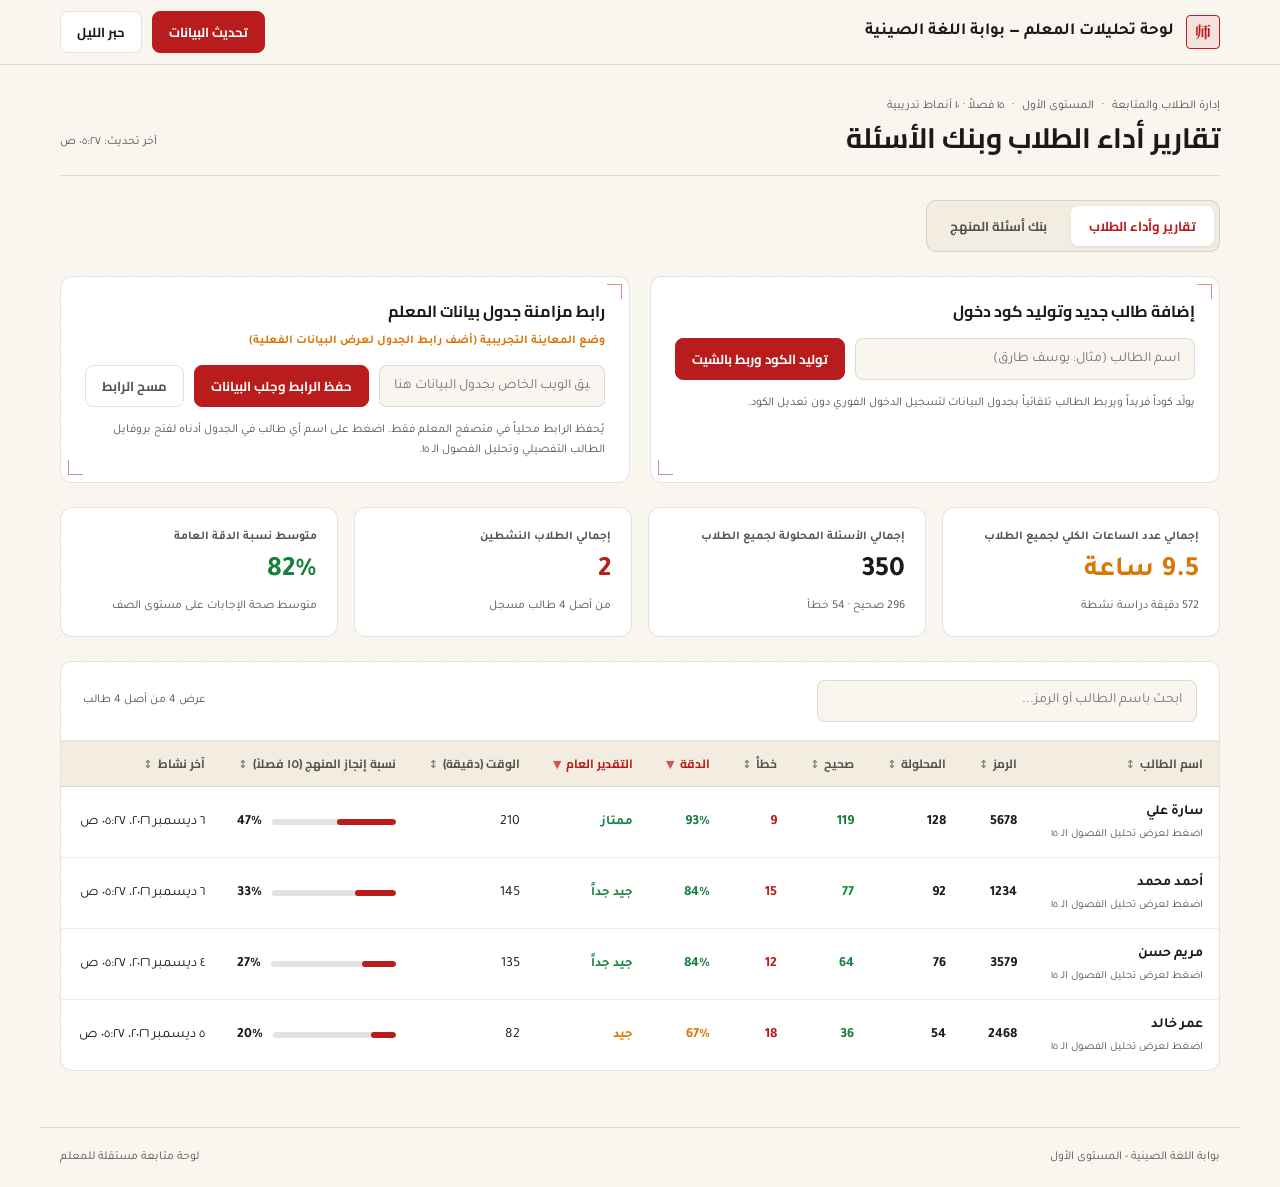
==== public/teacher-dashboard.html @ 73964732 "refactor(dashboard): simplify student performance metrics Update logic for calculating student perfo" ====
<!doctype html>
<html lang="ar" dir="rtl">
  <head>
    <meta charset="UTF-8" />
    <meta name="viewport" content="width=device-width, initial-scale=1.0" />
    <title>لوحة تحليلات المعلم — بوابة اللغة الصينية - المستوى الأول</title>
    <link rel="preconnect" href="https://fonts.googleapis.com" />
    <link rel="preconnect" href="https://fonts.gstatic.com" crossorigin />
    <link
      href="https://fonts.googleapis.com/css2?family=Cairo:wght@400;600;700&family=Noto+Serif+SC:wght@600;700&family=Tajawal:wght@400;500;700&display=swap"
      rel="stylesheet"
    />
    <style>
      :root {
        --canvas: #F9F6F0;
        --surface: #FFFFFF;
        --surface-muted: #F2ECE1;
        --ink: #1C1917;
        --ink-muted: #57534E;
        --border: rgba(28, 25, 23, 0.12);
        --border-subtle: rgba(28, 25, 23, 0.08);
        --cinnabar: #B91C1C;
        --cinnabar-hover: #991B1B;
        --cinnabar-soft: rgba(185, 28, 28, 0.09);
        --gold: #D97706;
        --gold-soft: rgba(217, 119, 6, 0.12);
        --jade: #15803D;
        --jade-soft: rgba(21, 128, 61, 0.1);
        --dot-color: rgba(28, 25, 23, 0.04);
        --backdrop: rgba(18, 17, 16, 0.62);
      }

      .dark {
        --canvas: #121110;
        --surface: #1E1C1A;
        --surface-muted: #292623;
        --ink: #F5F2EB;
        --ink-muted: #A8A29E;
        --border: rgba(245, 242, 235, 0.12);
        --border-subtle: rgba(245, 242, 235, 0.08);
        --cinnabar: #EF4444;
        --cinnabar-hover: #DC2626;
        --cinnabar-soft: rgba(239, 68, 68, 0.14);
        --gold: #F59E0B;
        --gold-soft: rgba(245, 158, 11, 0.16);
        --jade: #22C55E;
        --jade-soft: rgba(34, 197, 94, 0.14);
        --dot-color: rgba(245, 242, 235, 0.04);
        --backdrop: rgba(0, 0, 0, 0.72);
      }

      * {
        box-sizing: border-box;
      }

      body {
        margin: 0;
        min-height: 100vh;
        font-family: 'Tajawal', 'Cairo', system-ui, sans-serif;
        background-color: var(--canvas);
        background-image: radial-gradient(var(--dot-color) 1px, transparent 1px);
        background-size: 24px 24px;
        color: var(--ink);
        line-height: 1.6;
        transition: background-color 180ms ease, color 180ms ease;
      }

      .dark body {
        letter-spacing: 0.01em;
      }

      body.modal-open {
        overflow: hidden;
      }

      h1, h2, h3, button, th {
        font-family: 'Cairo', 'Tajawal', system-ui, sans-serif;
      }

      .font-hanzi {
        font-family: 'Noto Serif SC', 'KaiTi', 'STKaiti', serif;
      }

      .tabular-nums {
        font-variant-numeric: tabular-nums;
      }

      /* شريط التنقل العلوي */
      .topbar {
        position: sticky;
        top: 0;
        z-index: 30;
        border-bottom: 1px solid var(--border);
        background-color: var(--canvas);
        backdrop-filter: blur(8px);
      }

      .topbar-inner {
        max-width: 1200px;
        margin: 0 auto;
        padding: 0 20px;
        height: 64px;
        display: flex;
        align-items: center;
        justify-content: space-between;
        gap: 16px;
      }

      .brand {
        display: flex;
        align-items: center;
        gap: 12px;
        white-space: nowrap;
      }

      .seal {
        width: 34px;
        height: 34px;
        border-radius: 4px;
        border: 1.5px solid var(--cinnabar);
        color: var(--cinnabar);
        background: var(--cinnabar-soft);
        display: inline-flex;
        align-items: center;
        justify-content: center;
        font-size: 16px;
        font-weight: 700;
        flex-shrink: 0;
      }

      .brand-title {
        font-size: 17px;
        font-weight: 700;
        color: var(--ink);
      }

      .topbar-actions {
        display: flex;
        align-items: center;
        gap: 10px;
        flex-shrink: 0;
      }

      /* الإطار الصيني التقليدي */
      .neo-frame {
        position: relative;
        background-color: var(--surface);
        border: 1px solid var(--border);
        border-radius: 12px;
      }

      .neo-frame::before,
      .neo-frame::after {
        content: '';
        position: absolute;
        width: 14px;
        height: 14px;
        pointer-events: none;
        opacity: 0.5;
      }

      .neo-frame::before {
        top: 7px;
        right: 7px;
        border-top: 1.5px solid var(--cinnabar);
        border-right: 1.5px solid var(--cinnabar);
      }

      .neo-frame::after {
        bottom: 7px;
        left: 7px;
        border-bottom: 1.5px solid var(--cinnabar);
        border-left: 1.5px solid var(--cinnabar);
      }

      /* أزرار وحقول */
      .btn {
        display: inline-flex;
        align-items: center;
        justify-content: center;
        gap: 8px;
        min-height: 40px;
        padding: 8px 16px;
        border-radius: 8px;
        font-size: 13px;
        font-weight: 700;
        cursor: pointer;
        border: 1px solid var(--border);
        background-color: var(--surface);
        color: var(--ink);
        white-space: nowrap;
        transition: border-color 150ms ease, background-color 150ms ease, color 150ms ease;
      }

      .btn:hover:not(:disabled) {
        border-color: var(--cinnabar);
      }

      .btn:disabled {
        opacity: 0.55;
        cursor: not-allowed;
      }

      .btn-primary {
        background-color: var(--cinnabar);
        border-color: var(--cinnabar);
        color: #FFFFFF;
      }

      .btn-primary:hover:not(:disabled) {
        background-color: var(--cinnabar-hover);
        border-color: var(--cinnabar-hover);
      }

      .btn-jade {
        background-color: var(--jade);
        border-color: var(--jade);
        color: #FFFFFF;
      }

      .btn-jade:hover:not(:disabled) {
        opacity: 0.92;
      }

      .btn-ghost {
        background-color: transparent;
        color: var(--ink-muted);
      }

      .btn-ghost:hover:not(:disabled) {
        color: var(--cinnabar);
      }

      .input {
        width: 100%;
        min-height: 42px;
        padding: 9px 14px;
        border-radius: 8px;
        border: 1px solid var(--border);
        background-color: var(--canvas);
        color: var(--ink);
        font-family: inherit;
        font-size: 14px;
        outline: none;
        transition: border-color 150ms ease, box-shadow 150ms ease;
      }

      .input:focus {
        border-color: var(--cinnabar);
        box-shadow: 0 0 0 3px var(--cinnabar-soft);
      }

      .input-ltr {
        direction: ltr;
        text-align: left;
      }

      /* الحاوية الرئيسية */
      .container {
        max-width: 1200px;
        margin: 0 auto;
        padding: 32px 20px 56px;
        display: flex;
        flex-direction: column;
        gap: 24px;
      }

      .page-header {
        display: flex;
        flex-wrap: wrap;
        align-items: flex-end;
        justify-content: space-between;
        gap: 16px;
        padding-bottom: 18px;
        border-bottom: 1px solid var(--border);
      }

      .meta-line {
        font-size: 12px;
        color: var(--ink-muted);
        display: flex;
        align-items: center;
        gap: 8px;
        margin-bottom: 4px;
      }

      .page-title {
        margin: 0;
        font-size: 28px;
        font-weight: 700;
        line-height: 1.3;
      }

      /* شبكة البطاقات العلوية (مولد الطلاب + إعداد الرابط) */
      .top-panels-grid {
        display: grid;
        grid-template-columns: repeat(2, minmax(0, 1fr));
        gap: 20px;
      }

      @media (max-width: 960px) {
        .top-panels-grid {
          grid-template-columns: 1fr;
        }
      }

      .config-panel {
        padding: 22px 24px;
        display: flex;
        flex-direction: column;
        gap: 14px;
      }

      .config-header {
        display: flex;
        flex-wrap: wrap;
        align-items: center;
        justify-content: space-between;
        gap: 8px;
      }

      .config-title {
        margin: 0;
        font-size: 16px;
        font-weight: 700;
      }

      .config-status {
        font-size: 12px;
        font-weight: 700;
      }

      .status-live {
        color: var(--jade);
      }

      .status-preview {
        color: var(--gold);
      }

      .status-error {
        color: var(--cinnabar);
      }

      .config-form {
        display: flex;
        flex-wrap: wrap;
        gap: 10px;
        align-items: center;
      }

      .config-input-wrap {
        flex: 1 1 220px;
      }

      .config-hint {
        margin: 0;
        font-size: 12px;
        color: var(--ink-muted);
      }

      /* صندوق نتيجة توليد الكود */
      .generated-result {
        display: none;
        padding: 14px 16px;
        border-radius: 10px;
        border: 1px solid var(--jade);
        background-color: var(--jade-soft);
        flex-wrap: wrap;
        align-items: center;
        justify-content: space-between;
        gap: 12px;
      }

      .generated-result.visible {
        display: flex;
      }

      .generated-info {
        display: flex;
        flex-direction: column;
        gap: 2px;
      }

      .generated-line {
        font-size: 14px;
        color: var(--ink);
      }

      .generated-code {
        direction: ltr;
        unicode-bidi: isolate;
        font-weight: 700;
        color: var(--cinnabar);
        letter-spacing: 0.04em;
      }

      .generated-actions {
        display: flex;
        align-items: center;
        gap: 10px;
      }

      .copy-confirm {
        display: none;
        font-size: 12px;
        font-weight: 700;
        color: var(--jade);
      }

      .copy-confirm.visible {
        display: inline-block;
      }

      /* بطاقات المؤشرات */
      .kpi-grid {
        display: grid;
        grid-template-columns: repeat(4, minmax(0, 1fr));
        gap: 16px;
      }

      @media (max-width: 960px) {
        .kpi-grid {
          grid-template-columns: repeat(2, minmax(0, 1fr));
        }
      }

      @media (max-width: 540px) {
        .kpi-grid {
          grid-template-columns: 1fr;
        }
      }

      .kpi-card {
        background-color: var(--surface);
        border: 1px solid var(--border);
        border-radius: 12px;
        padding: 20px;
        display: flex;
        flex-direction: column;
        gap: 8px;
      }

      .kpi-label {
        font-size: 12px;
        font-weight: 700;
        color: var(--ink-muted);
      }

      .kpi-value {
        font-size: 28px;
        font-weight: 700;
        line-height: 1.2;
      }

      .kpi-sub {
        font-size: 12px;
        color: var(--ink-muted);
      }

      .tone-cinnabar {
        color: var(--cinnabar);
      }

      .tone-gold {
        color: var(--gold);
      }

      .tone-jade {
        color: var(--jade);
      }

      /* قسم الجدول */
      .table-section {
        background-color: var(--surface);
        border: 1px solid var(--border);
        border-radius: 12px;
        overflow: hidden;
      }

      .table-toolbar {
        padding: 18px 22px;
        border-bottom: 1px solid var(--border);
        display: flex;
        flex-wrap: wrap;
        align-items: center;
        justify-content: space-between;
        gap: 12px;
      }

      .search-wrap {
        flex: 1 1 260px;
        max-width: 380px;
      }

      .table-meta {
        font-size: 12px;
        color: var(--ink-muted);
      }

      .table-scroll {
        width: 100%;
        overflow-x: auto;
      }

      table {
        width: 100%;
        border-collapse: collapse;
        min-width: 860px;
      }

      thead th {
        background-color: var(--surface-muted);
        color: var(--ink-muted);
        font-size: 12px;
        font-weight: 700;
        text-align: right;
        padding: 13px 16px;
        border-bottom: 1px solid var(--border);
        white-space: nowrap;
        cursor: pointer;
        user-select: none;
        transition: color 150ms ease;
      }

      thead th:hover {
        color: var(--cinnabar);
      }

      thead th.sorted {
        color: var(--cinnabar);
      }

      .sort-arrow {
        display: inline-block;
        margin-right: 5px;
        font-size: 11px;
        opacity: 0.7;
      }

      tbody td {
        padding: 14px 16px;
        font-size: 14px;
        border-bottom: 1px solid var(--border-subtle);
        vertical-align: middle;
        white-space: nowrap;
      }

      tbody tr:last-child td {
        border-bottom: none;
      }

      tbody tr.student-row {
        cursor: pointer;
        transition: background-color 140ms ease;
      }

      tbody tr.student-row:hover,
      tbody tr.student-row:focus-visible {
        background-color: var(--canvas);
        outline: none;
      }

      .student-name-cell {
        display: flex;
        flex-direction: column;
        gap: 2px;
      }

      .student-name {
        font-weight: 700;
        color: var(--ink);
      }

      .student-row:hover .student-name {
        color: var(--cinnabar);
      }

      .row-drilldown-hint {
        font-size: 11px;
        color: var(--ink-muted);
      }

      .progress-cell {
        display: flex;
        align-items: center;
        gap: 10px;
        min-width: 125px;
      }

      .progress-track {
        flex: 1;
        height: 6px;
        border-radius: 999px;
        background-color: var(--border);
        overflow: hidden;
      }

      .progress-fill {
        height: 100%;
        border-radius: 999px;
        background-color: var(--cinnabar);
      }

      .progress-fill.good {
        background-color: var(--jade);
      }

      .progress-fill.warn {
        background-color: var(--gold);
      }

      .empty-row {
        text-align: center;
        padding: 36px 20px;
        color: var(--ink-muted);
        font-size: 14px;
      }

      .error-banner {
        display: none;
        padding: 10px 14px;
        border-radius: 8px;
        border: 1px solid var(--cinnabar);
        background-color: var(--cinnabar-soft);
        color: var(--cinnabar);
        font-size: 13px;
        font-weight: 600;
      }

      .error-banner.visible {
        display: block;
      }

      /* نافذة بروفايل الطالب التفصيلي */
      .modal-backdrop {
        position: fixed;
        inset: 0;
        z-index: 60;
        background-color: var(--backdrop);
        backdrop-filter: blur(3px);
        display: none;
        align-items: center;
        justify-content: center;
        padding: 20px;
      }

      .modal-backdrop.open {
        display: flex;
      }

      .modal-dialog {
        width: 100%;
        max-width: 940px;
        max-height: 90vh;
        display: flex;
        flex-direction: column;
        overflow: hidden;
        box-shadow: 0 24px 60px rgba(0, 0, 0, 0.28);
      }

      .modal-header {
        padding: 22px 26px;
        border-bottom: 1px solid var(--border);
        display: flex;
        flex-wrap: wrap;
        align-items: flex-start;
        justify-content: space-between;
        gap: 16px;
        background-color: var(--surface);
      }

      .modal-student-id {
        display: flex;
        align-items: center;
        gap: 14px;
      }

      .modal-seal {
        width: 46px;
        height: 46px;
        font-size: 20px;
      }

      .modal-title {
        margin: 0;
        font-size: 22px;
        font-weight: 700;
        line-height: 1.3;
      }

      .modal-body {
        padding: 22px 26px 26px;
        overflow-y: auto;
        display: flex;
        flex-direction: column;
        gap: 20px;
        background-color: var(--canvas);
      }

      .modal-stats-strip {
        display: grid;
        grid-template-columns: repeat(5, minmax(0, 1fr));
        gap: 12px;
      }

      @media (max-width: 840px) {
        .modal-stats-strip {
          grid-template-columns: repeat(2, minmax(0, 1fr));
        }
      }

      .mini-stat {
        background-color: var(--surface);
        border: 1px solid var(--border);
        border-radius: 10px;
        padding: 14px 16px;
        display: flex;
        flex-direction: column;
        gap: 4px;
      }

      .mini-stat-label {
        font-size: 11px;
        font-weight: 700;
        color: var(--ink-muted);
      }

      .mini-stat-value {
        font-size: 20px;
        font-weight: 700;
      }

      .chapters-card {
        background-color: var(--surface);
        border: 1px solid var(--border);
        border-radius: 10px;
        overflow: hidden;
      }

      .chapters-card-header {
        padding: 14px 18px;
        border-bottom: 1px solid var(--border);
        display: flex;
        flex-wrap: wrap;
        align-items: center;
        justify-content: space-between;
        gap: 10px;
      }

      .chapters-card-title {
        margin: 0;
        font-size: 15px;
        font-weight: 700;
      }

      .legend-inline {
        display: flex;
        flex-wrap: wrap;
        align-items: center;
        gap: 12px;
        font-size: 11px;
        color: var(--ink-muted);
      }

      .chapters-table {
        width: 100%;
        border-collapse: collapse;
        min-width: 640px;
      }

      .chapters-table thead th {
        cursor: default;
        padding: 11px 14px;
      }

      .chapters-table thead th:hover {
        color: var(--ink-muted);
      }

      .chapters-table tbody td {
        padding: 11px 14px;
        font-size: 13px;
      }

      .chapters-table tbody tr.high-error-row {
        background-color: var(--cinnabar-soft);
      }

      .chapter-name-wrap {
        display: flex;
        align-items: center;
        gap: 10px;
      }

      .chapter-numeral {
        width: 28px;
        height: 28px;
        border-radius: 5px;
        border: 1px solid var(--border);
        background-color: var(--canvas);
        display: inline-flex;
        align-items: center;
        justify-content: center;
        font-size: 13px;
        font-weight: 700;
        flex-shrink: 0;
      }

      .high-error-row .chapter-numeral {
        border-color: var(--cinnabar);
        color: var(--cinnabar);
      }

      .status-text {
        font-size: 12px;
        font-weight: 700;
      }

      footer {
        max-width: 1200px;
        margin: 0 auto;
        padding: 20px;
        border-top: 1px solid var(--border);
        display: flex;
        flex-wrap: wrap;
        justify-content: space-between;
        gap: 8px;
        font-size: 12px;
        color: var(--ink-muted);
      }

      /* تبويبات اللوحة الرئيسية */
      .dashboard-tabs {
        display: inline-flex;
        flex-wrap: wrap;
        gap: 6px;
        padding: 5px;
        border-radius: 10px;
        border: 1px solid var(--border);
        background-color: var(--surface-muted);
        align-self: flex-start;
      }

      .tab-btn {
        min-height: 40px;
        padding: 8px 18px;
        border-radius: 7px;
        border: none;
        background: transparent;
        color: var(--ink-muted);
        font-size: 13px;
        font-weight: 700;
        cursor: pointer;
        transition: background-color 150ms ease, color 150ms ease;
      }

      .tab-btn:hover {
        color: var(--ink);
      }

      .tab-btn.active {
        background-color: var(--surface);
        color: var(--cinnabar);
        box-shadow: 0 1px 3px rgba(0, 0, 0, 0.08);
      }

      .tab-panel {
        display: flex;
        flex-direction: column;
        gap: 24px;
      }

      .tab-panel.hidden {
        display: none;
      }

      /* شبكة بنك الأسئلة حسب الأنماط العشرة */
      .bank-section-card {
        background-color: var(--surface);
        border: 1px solid var(--border);
        border-radius: 12px;
        padding: 22px 24px;
        display: flex;
        flex-direction: column;
        gap: 16px;
      }

      .bank-drills-grid {
        display: grid;
        grid-template-columns: repeat(5, minmax(0, 1fr));
        gap: 12px;
      }

      @media (max-width: 1024px) {
        .bank-drills-grid {
          grid-template-columns: repeat(2, minmax(0, 1fr));
        }
      }

      @media (max-width: 540px) {
        .bank-drills-grid {
          grid-template-columns: 1fr;
        }
      }

      .bank-drill-card {
        border: 1px solid var(--border);
        border-radius: 10px;
        background-color: var(--canvas);
        padding: 14px;
        display: flex;
        flex-direction: column;
        justify-content: space-between;
        gap: 8px;
      }

      .bank-drill-meta {
        font-size: 11px;
        color: var(--ink-muted);
        display: flex;
        justify-content: space-between;
        align-items: center;
      }

      .bank-drill-title {
        font-size: 13px;
        font-weight: 700;
        color: var(--ink);
        line-height: 1.4;
      }

      .bank-drill-count {
        font-size: 20px;
        font-weight: 700;
        color: var(--cinnabar);
      }

      .grade-label {
        font-size: 13px;
        font-weight: 700;
      }

      @media (prefers-reduced-motion: reduce) {
        * {
          transition: none !important;
        }
      }
    </style>
  </head>
  <body>
    <header class="topbar">
      <div class="topbar-inner">
        <div class="brand">
          <span class="seal font-hanzi" aria-hidden="true">师</span>
          <span class="brand-title">لوحة تحليلات المعلم — بوابة اللغة الصينية</span>
        </div>

        <div class="topbar-actions">
          <button type="button" id="refreshBtn" class="btn btn-primary">
            <span id="refreshBtnLabel">تحديث البيانات</span>
          </button>
          <button type="button" id="themeToggleBtn" class="btn" aria-label="تبديل المظهر">
            <span id="themeToggleLabel">حبر الليل</span>
          </button>
        </div>
      </div>
    </header>

    <main class="container">
      <section class="page-header">
        <div>
          <div class="meta-line">
            <span>إدارة الطلاب والمتابعة</span>
            <span aria-hidden="true">·</span>
            <span>المستوى الأول</span>
            <span aria-hidden="true">·</span>
            <span>١٥ فصلاً · ١٠ أنماط تدريبية</span>
          </div>
          <h1 class="page-title">تقارير أداء الطلاب وبنك الأسئلة</h1>
        </div>
        <div class="meta-line tabular-nums" id="lastFetchLabel">آخر تحديث: —</div>
      </section>

      <!-- شريط التبديل بين تقارير الطلاب وبنك أسئلة المنهج -->
      <nav class="dashboard-tabs" role="tablist" aria-label="أقسام لوحة المعلم">
        <button
          type="button"
          id="tabBtnStudents"
          class="tab-btn active"
          role="tab"
          aria-selected="true"
          aria-controls="tabPanelStudents"
        >
          تقارير وأداء الطلاب
        </button>
        <button
          type="button"
          id="tabBtnBank"
          class="tab-btn"
          role="tab"
          aria-selected="false"
          aria-controls="tabPanelBank"
        >
          بنك أسئلة المنهج
        </button>
      </nav>

      <!-- التبويب الأول: تقارير وأداء الطلاب -->
      <div id="tabPanelStudents" class="tab-panel" role="tabpanel" aria-labelledby="tabBtnStudents">
      <!-- البطاقتان العلويتان: إضافة طالب وتوليد كود + إعداد رابط الشيت -->
      <div class="top-panels-grid">
        <!-- بطاقة إضافة طالب جديد وتوليد كود دخول -->
        <section class="neo-frame config-panel" aria-label="إضافة طالب جديد وتوليد كود دخول">
          <div class="config-header">
            <h2 class="config-title">إضافة طالب جديد وتوليد كود دخول</h2>
            <span id="generatorStatus" class="config-status status-live"></span>
          </div>

          <form id="registerStudentForm" class="config-form">
            <div class="config-input-wrap">
              <input
                id="newStudentNameInput"
                type="text"
                class="input"
                placeholder="اسم الطالب (مثال: يوسف طارق)"
                aria-label="اسم الطالب"
                autocomplete="off"
              />
            </div>
            <button type="submit" id="generateStudentBtn" class="btn btn-primary">
              توليد الكود وربط بالشيت
            </button>
          </form>

          <div id="generatorError" class="error-banner" role="alert"></div>

          <!-- نتيجة التوليد مع زر النسخ السريع -->
          <div id="generatedResultBox" class="generated-result" aria-live="polite">
            <div class="generated-info">
              <span class="generated-line">
                الاسم: <strong id="generatedNameOut">—</strong>
              </span>
              <span class="generated-line">
                كود الدخول: <span id="generatedCodeOut" class="generated-code tabular-nums">—</span>
              </span>
            </div>

            <div class="generated-actions">
              <span id="copyConfirmBadge" class="copy-confirm">تم النسخ!</span>
              <button type="button" id="copyCredentialsBtn" class="btn btn-jade">
                نسخ الاسم والكود
              </button>
            </div>
          </div>

          <p class="config-hint">
            يولّد كوداً فريداً ويربط الطالب تلقائياً بجدول البيانات لتسجيل الدخول الفوري دون تعديل
            الكود.
          </p>
        </section>

        <!-- بطاقة إعداد رابط جدول البيانات -->
        <section class="neo-frame config-panel" aria-label="إعداد رابط الربط مع جداول البيانات">
          <div class="config-header">
            <h2 class="config-title">رابط مزامنة جدول بيانات المعلم</h2>
            <span id="connectionStatus" class="config-status status-preview">
              وضع المعاينة التجريبية (لم يتم إدخال الرابط بعد)
            </span>
          </div>

          <form id="urlConfigForm" class="config-form">
            <div class="config-input-wrap">
              <input
                id="scriptUrlInput"
                type="url"
                class="input input-ltr"
                placeholder="الصق رابط تطبيق الويب الخاص بجدول البيانات هنا..."
                autocomplete="off"
              />
            </div>
            <button type="submit" class="btn btn-primary">حفظ الرابط وجلب البيانات</button>
            <button type="button" id="clearUrlBtn" class="btn btn-ghost">مسح الرابط</button>
          </form>

          <p class="config-hint">
            يُحفظ الرابط محلياً في متصفح المعلم فقط. اضغط على اسم أي طالب في الجدول أدناه لفتح
            بروفايل الطالب التفصيلي وتحليل الفصول الـ ١٥.
          </p>

          <div id="errorBanner" class="error-banner" role="alert"></div>
        </section>
      </div>

      <!-- بطاقات مؤشرات الأداء العليا -->
      <section class="kpi-grid" aria-label="ملخص مؤشرات الصف">
        <article class="kpi-card">
          <span class="kpi-label">إجمالي عدد الساعات الكلي لجميع الطلاب</span>
          <span id="kpiTotalHours" class="kpi-value tabular-nums tone-gold">0.0 ساعة</span>
          <span id="kpiTotalMinutesSub" class="kpi-sub tabular-nums">0 دقيقة دراسة نشطة</span>
        </article>

        <article class="kpi-card">
          <span class="kpi-label">إجمالي الأسئلة المحلولة لجميع الطلاب</span>
          <span id="kpiTotalSolvedAll" class="kpi-value tabular-nums">0</span>
          <span id="kpiCorrectWrongSub" class="kpi-sub tabular-nums">0 صحيح · 0 خطأ</span>
        </article>

        <article class="kpi-card">
          <span class="kpi-label">إجمالي الطلاب النشطين</span>
          <span id="kpiActiveToday" class="kpi-value tabular-nums tone-cinnabar">0</span>
          <span id="kpiTotalStudentsSub" class="kpi-sub tabular-nums">من أصل 0 طالب مسجل</span>
        </article>

        <article class="kpi-card">
          <span class="kpi-label">متوسط نسبة الدقة العامة</span>
          <span id="kpiAvgAccuracy" class="kpi-value tabular-nums tone-jade">0%</span>
          <span class="kpi-sub">متوسط صحة الإجابات على مستوى الصف</span>
        </article>
      </section>

      <!-- جدول الطلاب القابل للبحث والفرز والنقر -->
      <section class="table-section" aria-label="جدول إحصائيات الطلاب">
        <div class="table-toolbar">
          <div class="search-wrap">
            <input
              id="searchInput"
              type="search"
              class="input"
              placeholder="ابحث باسم الطالب أو الرمز..."
              aria-label="بحث في قائمة الطلاب"
            />
          </div>
          <div id="tableCountMeta" class="table-meta tabular-nums">عرض 0 من أصل 0 طالب</div>
        </div>

        <div class="table-scroll">
          <table>
            <thead>
              <tr>
                <th data-sort="studentName">اسم الطالب<span class="sort-arrow"></span></th>
                <th data-sort="studentCode">الرمز<span class="sort-arrow"></span></th>
                <th data-sort="totalSolved">المحلولة<span class="sort-arrow"></span></th>
                <th data-sort="correctCount">صحيح<span class="sort-arrow"></span></th>
                <th data-sort="wrongCount">خطأ<span class="sort-arrow"></span></th>
                <th data-sort="accuracyPercent">الدقة<span class="sort-arrow"></span></th>
                <th data-sort="accuracyPercent">التقدير العام<span class="sort-arrow"></span></th>
                <th data-sort="activeMinutes">الوقت (دقيقة)<span class="sort-arrow"></span></th>
                <th data-sort="overallProgressPercent">نسبة إنجاز المنهج (١٥ فصلاً)<span class="sort-arrow"></span></th>
                <th data-sort="lastActive">آخر نشاط<span class="sort-arrow"></span></th>
              </tr>
            </thead>
            <tbody id="studentsTableBody"></tbody>
          </table>
        </div>
      </section>
      </div>

      <!-- التبويب الثاني: بنك أسئلة المنهج -->
      <div id="tabPanelBank" class="tab-panel hidden" role="tabpanel" aria-labelledby="tabBtnBank">
        <section class="kpi-grid" aria-label="ملخص بنك أسئلة المنهج">
          <article class="kpi-card">
            <span class="kpi-label">إجمالي المفردات في المنهج</span>
            <span id="bankTotalVocab" class="kpi-value tabular-nums tone-cinnabar">0</span>
            <span class="kpi-sub">كلمة صينية مُدرجة</span>
          </article>

          <article class="kpi-card">
            <span class="kpi-label">إجمالي الجمل في المنهج</span>
            <span id="bankTotalSentences" class="kpi-value tabular-nums tone-gold">0</span>
            <span class="kpi-sub">جملة تدريبية مع نطق وتشكيل</span>
          </article>

          <article class="kpi-card">
            <span class="kpi-label">إجمالي الأسئلة المتاحة (١٠ أنماط)</span>
            <span id="bankTotalQuestions" class="kpi-value tabular-nums tone-jade">0</span>
            <span class="kpi-sub">سؤال مولّد عبر جميع المحركات</span>
          </article>

          <article class="kpi-card">
            <span class="kpi-label">الفصول الجاهزة للتدريب</span>
            <span id="bankPopulatedChapters" class="kpi-value tabular-nums">0 / 15</span>
            <span class="kpi-sub">من أصل ١٥ فصلاً للمستوى الأول</span>
          </article>
        </section>

        <section class="bank-section-card" aria-label="توزيع الأسئلة حسب الأنماط العشرة">
          <div class="config-header">
            <h2 class="config-title">توزيع الأسئلة المتاحة حسب الأنماط التدريبية (١٠ أنماط)</h2>
            <span class="table-meta">محسوبة تلقائياً وفق محركات التدريب الفعلية</span>
          </div>
          <div id="bankDrillsGrid" class="bank-drills-grid"></div>
        </section>

        <section class="table-section" aria-label="تفصيل بنك الأسئلة حسب الفصول الخمسة عشر">
          <div class="table-toolbar">
            <h2 class="config-title">تفصيل محتوى وبنك أسئلة الفصول (١ إلى ١٥)</h2>
            <span class="table-meta">يعرض الفصول المكتملة والفصول قيد الإضافة</span>
          </div>
          <div class="table-scroll">
            <table class="chapters-table">
              <thead>
                <tr>
                  <th>الفصل</th>
                  <th>موضوع الفصل</th>
                  <th>المفردات</th>
                  <th>الجمل</th>
                  <th>إجمالي الأسئلة (١٠ أنماط)</th>
                  <th>الحالة</th>
                </tr>
              </thead>
              <tbody id="bankChaptersTableBody"></tbody>
            </table>
          </div>
        </section>
      </div>
    </main>

    <!-- نافذة بروفايل الطالب التفصيلي (تحليل الفصول الـ 15) -->
    <div
      id="studentModalBackdrop"
      class="modal-backdrop"
      role="dialog"
      aria-modal="true"
      aria-labelledby="modalStudentName"
    >
      <div class="neo-frame modal-dialog" id="studentModalDialog">
        <div class="modal-header">
          <div class="modal-student-id">
            <span class="seal modal-seal font-hanzi" aria-hidden="true">生</span>
            <div>
              <div class="meta-line">
                <span>بروفايل الطالب التفصيلي</span>
                <span aria-hidden="true">·</span>
                <span id="modalStudentCode" class="tabular-nums">الرمز: —</span>
                <span aria-hidden="true">·</span>
                <span id="modalStudentLastActive" class="tabular-nums">آخر نشاط: —</span>
              </div>
              <h2 id="modalStudentName" class="modal-title">—</h2>
            </div>
          </div>

          <button type="button" id="closeModalBtn" class="btn">إغلاق</button>
        </div>

        <div class="modal-body">
          <div class="modal-stats-strip">
            <div class="mini-stat">
              <span class="mini-stat-label">التقدير العام</span>
              <span id="modalOverallGrade" class="mini-stat-value">—</span>
            </div>
            <div class="mini-stat">
              <span class="mini-stat-label">نسبة الدقة العامة</span>
              <span id="modalAccuracy" class="mini-stat-value tabular-nums tone-jade">0%</span>
            </div>
            <div class="mini-stat">
              <span class="mini-stat-label">نسبة إنجاز المنهج (١٥ فصلاً)</span>
              <span id="modalProgress" class="mini-stat-value tabular-nums">0%</span>
            </div>
            <div class="mini-stat">
              <span class="mini-stat-label">إجمالي ساعات الدراسة</span>
              <span id="modalTotalHours" class="mini-stat-value tabular-nums tone-gold">0.0 ساعة</span>
            </div>
            <div class="mini-stat">
              <span class="mini-stat-label">إجمالي المحلول والأخطاء</span>
              <span id="modalSolvedSummary" class="mini-stat-value tabular-nums">0 / 0</span>
            </div>
          </div>

          <div class="chapters-card">
            <div class="chapters-card-header">
              <h3 class="chapters-card-title">تحليل الفصول الـ ١٥</h3>
              <div class="legend-inline">
                <span class="tone-jade">ممتاز (٨٥٪ فأكثر)</span>
                <span aria-hidden="true">·</span>
                <span class="tone-gold">متوسط (٧٠٪ – ٨٤٪)</span>
                <span aria-hidden="true">·</span>
                <span class="tone-cinnabar">أخطاء مرتفعة / يحتاج مراجعة</span>
              </div>
            </div>

            <div class="table-scroll">
              <table class="chapters-table">
                <thead>
                  <tr>
                    <th>الفصل</th>
                    <th>إجمالي الأسئلة المحلولة</th>
                    <th>الإجابات الصحيحة</th>
                    <th>الأخطاء</th>
                    <th>نسبة الدقة</th>
                    <th>التقييم</th>
                  </tr>
                </thead>
                <tbody id="modalChaptersBody"></tbody>
              </table>
            </div>
          </div>
        </div>
      </div>
    </div>

    <footer>
      <span>بوابة اللغة الصينية - المستوى الأول</span>
      <span>لوحة متابعة مستقلة للمعلم</span>
    </footer>

    <script>
      (function () {
        'use strict';

        // ضع رابط Google Apps Script هنا لتعبئته تلقائياً، أو أدخله من واجهة الصفحة لحفظه في المتصفح
        var GOOGLE_SCRIPT_WEB_APP_URL = '';
        var STORAGE_URL_KEY = 'teacher_dashboard_sheets_url_v1';
        var STORAGE_THEME_KEY = 'teacher_dashboard_theme_v1';
        var LOCAL_REGISTERED_STUDENTS_KEY = 'chinese_portal_registered_students_v1';

        var CHAPTERS_META = [
          { id: 1, zh: '一', ar: 'الفصل الأول', subtitle: 'التحية والتعارف', vocabCount: 13, sentenceCount: 14 },
          { id: 2, zh: '二', ar: 'الفصل الثاني', subtitle: 'قيد الإضافة', vocabCount: 0, sentenceCount: 0 },
          { id: 3, zh: '三', ar: 'الفصل الثالث', subtitle: 'قيد الإضافة', vocabCount: 0, sentenceCount: 0 },
          { id: 4, zh: '四', ar: 'الفصل الرابع', subtitle: 'قيد الإضافة', vocabCount: 0, sentenceCount: 0 },
          { id: 5, zh: '五', ar: 'الفصل الخامس', subtitle: 'قيد الإضافة', vocabCount: 0, sentenceCount: 0 },
          { id: 6, zh: '六', ar: 'الفصل السادس', subtitle: 'قيد الإضافة', vocabCount: 0, sentenceCount: 0 },
          { id: 7, zh: '七', ar: 'الفصل السابع', subtitle: 'قيد الإضافة', vocabCount: 0, sentenceCount: 0 },
          { id: 8, zh: '八', ar: 'الفصل الثامن', subtitle: 'قيد الإضافة', vocabCount: 0, sentenceCount: 0 },
          { id: 9, zh: '九', ar: 'الفصل التاسع', subtitle: 'قيد الإضافة', vocabCount: 0, sentenceCount: 0 },
          { id: 10, zh: '十', ar: 'الفصل العاشر', subtitle: 'قيد الإضافة', vocabCount: 0, sentenceCount: 0 },
          { id: 11, zh: '十一', ar: 'الفصل الحادي عشر', subtitle: 'قيد الإضافة', vocabCount: 0, sentenceCount: 0 },
          { id: 12, zh: '十二', ar: 'الفصل الثاني عشر', subtitle: 'قيد الإضافة', vocabCount: 0, sentenceCount: 0 },
          { id: 13, zh: '十三', ar: 'الفصل الثالث عشر', subtitle: 'قيد الإضافة', vocabCount: 0, sentenceCount: 0 },
          { id: 14, zh: '十四', ar: 'الفصل الرابع عشر', subtitle: 'قيد الإضافة', vocabCount: 0, sentenceCount: 0 },
          { id: 15, zh: '十五', ar: 'الفصل الخامس عشر', subtitle: 'قيد الإضافة', vocabCount: 0, sentenceCount: 0 }
        ];

        var DRILL_TYPES_BANK = [
          { key: 'hanzi-to-arabic', titleAr: 'قراءة الرموز الصينية', requires: 'vocab' },
          { key: 'arabic-to-hanzi', titleAr: 'اختيار الرمز الصيني', requires: 'vocab' },
          { key: 'hanzi-to-pinyin', titleAr: 'النطق والنغمات (بينين)', requires: 'vocab' },
          { key: 'match-2-col', titleAr: 'التوصيل الثنائي', requires: 'vocab' },
          { key: 'match-3-col', titleAr: 'التوصيل الثلاثي', requires: 'vocab' },
          { key: 'listening', titleAr: 'مهارة الاستماع', requires: 'vocab' },
          { key: 'sentence-hanzi-to-arabic', titleAr: 'ترجمة الجمل (صيني إلى عربي)', requires: 'sentences' },
          { key: 'sentence-arabic-to-hanzi', titleAr: 'ترجمة الجمل (عربي إلى صيني)', requires: 'sentences' },
          { key: 'sentence-builder', titleAr: 'تكوين وبناء الجمل', requires: 'sentences' },
          { key: 'fill-in-blank', titleAr: 'إكمال الفراغ', requires: 'sentences' }
        ];

        function makeMockBreakdown(overrides) {
          var map = {};
          for (var i = 0; i < overrides.length; i++) {
            map[overrides[i].chapterId] = overrides[i];
          }
          var list = [];
          for (var c = 1; c <= 15; c++) {
            if (map[c]) {
              list.push(map[c]);
            } else {
              list.push({ chapterId: c, solved: 0, correct: 0, wrong: 0 });
            }
          }
          return list;
        }

        var todayIso = new Date().toISOString();
        var yesterdayIso = new Date(Date.now() - 86400000).toISOString();
        var twoDaysAgoIso = new Date(Date.now() - 2 * 86400000).toISOString();

        var SAMPLE_STUDENTS = [
          {
            studentId: 'ST01',
            studentName: 'أحمد محمد',
            studentCode: '1234',
            totalSolved: 92,
            correctCount: 77,
            wrongCount: 15,
            accuracyPercent: 84,
            activeMinutes: 145,
            overallProgressPercent: 33,
            lastActive: todayIso,
            chaptersBreakdown: makeMockBreakdown([
              { chapterId: 1, solved: 24, correct: 23, wrong: 1 },
              { chapterId: 2, solved: 20, correct: 18, wrong: 2 },
              { chapterId: 3, solved: 18, correct: 11, wrong: 7 },
              { chapterId: 4, solved: 16, correct: 14, wrong: 2 },
              { chapterId: 5, solved: 14, correct: 11, wrong: 3 }
            ])
          },
          {
            studentId: 'ST02',
            studentName: 'سارة علي',
            studentCode: '5678',
            totalSolved: 128,
            correctCount: 119,
            wrongCount: 9,
            accuracyPercent: 93,
            activeMinutes: 210,
            overallProgressPercent: 47,
            lastActive: todayIso,
            chaptersBreakdown: makeMockBreakdown([
              { chapterId: 1, solved: 22, correct: 22, wrong: 0 },
              { chapterId: 2, solved: 20, correct: 19, wrong: 1 },
              { chapterId: 3, solved: 20, correct: 19, wrong: 1 },
              { chapterId: 4, solved: 18, correct: 17, wrong: 1 },
              { chapterId: 5, solved: 18, correct: 16, wrong: 2 },
              { chapterId: 6, solved: 16, correct: 15, wrong: 1 },
              { chapterId: 7, solved: 14, correct: 11, wrong: 3 }
            ])
          },
          {
            studentId: 'ST03',
            studentName: 'عمر خالد',
            studentCode: '2468',
            totalSolved: 54,
            correctCount: 36,
            wrongCount: 18,
            accuracyPercent: 67,
            activeMinutes: 82,
            overallProgressPercent: 20,
            lastActive: yesterdayIso,
            chaptersBreakdown: makeMockBreakdown([
              { chapterId: 1, solved: 20, correct: 16, wrong: 4 },
              { chapterId: 2, solved: 18, correct: 10, wrong: 8 },
              { chapterId: 3, solved: 16, correct: 10, wrong: 6 }
            ])
          },
          {
            studentId: 'ST04',
            studentName: 'مريم حسن',
            studentCode: '3579',
            totalSolved: 76,
            correctCount: 64,
            wrongCount: 12,
            accuracyPercent: 84,
            activeMinutes: 135,
            overallProgressPercent: 27,
            lastActive: twoDaysAgoIso,
            chaptersBreakdown: makeMockBreakdown([
              { chapterId: 1, solved: 20, correct: 19, wrong: 1 },
              { chapterId: 2, solved: 20, correct: 18, wrong: 2 },
              { chapterId: 3, solved: 18, correct: 15, wrong: 3 },
              { chapterId: 4, solved: 18, correct: 12, wrong: 6 }
            ])
          }
        ];

        var state = {
          students: [],
          searchQuery: '',
          sortField: 'accuracyPercent',
          sortDir: 'desc',
          isLoading: false,
          selectedStudent: null,
          lastGenerated: null
        };

        var elHtml = document.documentElement;
        var elThemeBtn = document.getElementById('themeToggleBtn');
        var elThemeLabel = document.getElementById('themeToggleLabel');
        var elRefreshBtn = document.getElementById('refreshBtn');
        var elRefreshLabel = document.getElementById('refreshBtnLabel');

        var elRegisterForm = document.getElementById('registerStudentForm');
        var elNewStudentName = document.getElementById('newStudentNameInput');
        var elGenerateBtn = document.getElementById('generateStudentBtn');
        var elGeneratorStatus = document.getElementById('generatorStatus');
        var elGeneratorError = document.getElementById('generatorError');
        var elGeneratedResultBox = document.getElementById('generatedResultBox');
        var elGeneratedNameOut = document.getElementById('generatedNameOut');
        var elGeneratedCodeOut = document.getElementById('generatedCodeOut');
        var elCopyCredentialsBtn = document.getElementById('copyCredentialsBtn');
        var elCopyConfirmBadge = document.getElementById('copyConfirmBadge');

        var elUrlForm = document.getElementById('urlConfigForm');
        var elUrlInput = document.getElementById('scriptUrlInput');
        var elClearUrlBtn = document.getElementById('clearUrlBtn');
        var elConnectionStatus = document.getElementById('connectionStatus');
        var elErrorBanner = document.getElementById('errorBanner');
        var elLastFetch = document.getElementById('lastFetchLabel');
        var elSearchInput = document.getElementById('searchInput');
        var elTableBody = document.getElementById('studentsTableBody');
        var elTableMeta = document.getElementById('tableCountMeta');

        var elKpiHours = document.getElementById('kpiTotalHours');
        var elKpiMinsSub = document.getElementById('kpiTotalMinutesSub');
        var elKpiTotalSolvedAll = document.getElementById('kpiTotalSolvedAll');
        var elKpiCorrectWrongSub = document.getElementById('kpiCorrectWrongSub');
        var elKpiActiveToday = document.getElementById('kpiActiveToday');
        var elKpiTotalStudentsSub = document.getElementById('kpiTotalStudentsSub');
        var elKpiAvg = document.getElementById('kpiAvgAccuracy');

        var elModalBackdrop = document.getElementById('studentModalBackdrop');
        var elCloseModalBtn = document.getElementById('closeModalBtn');
        var elModalName = document.getElementById('modalStudentName');
        var elModalCode = document.getElementById('modalStudentCode');
        var elModalLastActive = document.getElementById('modalStudentLastActive');
        var elModalOverallGrade = document.getElementById('modalOverallGrade');
        var elModalHours = document.getElementById('modalTotalHours');
        var elModalAccuracy = document.getElementById('modalAccuracy');
        var elModalProgress = document.getElementById('modalProgress');
        var elModalSolvedSummary = document.getElementById('modalSolvedSummary');
        var elModalChaptersBody = document.getElementById('modalChaptersBody');

        var elTabBtnStudents = document.getElementById('tabBtnStudents');
        var elTabBtnBank = document.getElementById('tabBtnBank');
        var elTabPanelStudents = document.getElementById('tabPanelStudents');
        var elTabPanelBank = document.getElementById('tabPanelBank');

        var elBankTotalVocab = document.getElementById('bankTotalVocab');
        var elBankTotalSentences = document.getElementById('bankTotalSentences');
        var elBankTotalQuestions = document.getElementById('bankTotalQuestions');
        var elBankPopulatedChapters = document.getElementById('bankPopulatedChapters');
        var elBankDrillsGrid = document.getElementById('bankDrillsGrid');
        var elBankChaptersTableBody = document.getElementById('bankChaptersTableBody');

        var headerCells = Array.prototype.slice.call(
          document.querySelectorAll('#tabPanelStudents .table-section thead th[data-sort]')
        );

        var copyTimerId = null;

        function getSavedUrl() {
          if (GOOGLE_SCRIPT_WEB_APP_URL.trim()) {
            return GOOGLE_SCRIPT_WEB_APP_URL.trim();
          }
          try {
            var stored = localStorage.getItem(STORAGE_URL_KEY);
            return stored ? stored.trim() : '';
          } catch (e) {
            return '';
          }
        }

        function saveUrl(url) {
          try {
            localStorage.setItem(STORAGE_URL_KEY, url.trim());
          } catch (e) {
            // تجاهل
          }
        }

        function loadLocallyRegisteredStudents() {
          try {
            var raw = localStorage.getItem(LOCAL_REGISTERED_STUDENTS_KEY);
            if (!raw) return [];
            var parsed = JSON.parse(raw);
            return Array.isArray(parsed) ? parsed : [];
          } catch (e) {
            return [];
          }
        }

        function saveLocallyRegisteredStudent(studentObj) {
          try {
            var list = loadLocallyRegisteredStudents();
            var exists = list.some(function (s) {
              return String(s.studentCode || '').toLowerCase() === studentObj.studentCode.toLowerCase();
            });
            if (!exists) {
              list.push(studentObj);
              localStorage.setItem(LOCAL_REGISTERED_STUDENTS_KEY, JSON.stringify(list));
            }
          } catch (e) {
            // تجاهل
          }
        }

        function applyTheme(mode) {
          if (mode === 'dark') {
            elHtml.classList.add('dark');
            elThemeLabel.textContent = 'ورق الأرز';
          } else {
            elHtml.classList.remove('dark');
            elThemeLabel.textContent = 'حبر الليل';
          }
          try {
            localStorage.setItem(STORAGE_THEME_KEY, mode);
          } catch (e) {
            // تجاهل
          }
        }

        function initTheme() {
          var saved = 'light';
          try {
            saved = localStorage.getItem(STORAGE_THEME_KEY) === 'dark' ? 'dark' : 'light';
          } catch (e) {
            saved = 'light';
          }
          applyTheme(saved);
        }

        function showError(msg) {
          if (!msg) {
            elErrorBanner.textContent = '';
            elErrorBanner.classList.remove('visible');
            return;
          }
          elErrorBanner.textContent = msg;
          elErrorBanner.classList.add('visible');
        }

        function showGeneratorError(msg) {
          if (!msg) {
            elGeneratorError.textContent = '';
            elGeneratorError.classList.remove('visible');
            return;
          }
          elGeneratorError.textContent = msg;
          elGeneratorError.classList.add('visible');
        }

        function escapeHtml(text) {
          return String(text)
            .replace(/&/g, '&amp;')
            .replace(/</g, '&lt;')
            .replace(/>/g, '&gt;')
            .replace(/"/g, '&quot;')
            .replace(/'/g, '&#39;');
        }

        function isSameLocalDay(isoString) {
          if (!isoString) return false;
          var d = new Date(isoString);
          if (isNaN(d.getTime())) return false;
          var now = new Date();
          return (
            d.getFullYear() === now.getFullYear() &&
            d.getMonth() === now.getMonth() &&
            d.getDate() === now.getDate()
          );
        }

        function formatLastActive(isoString) {
          if (!isoString) return '—';
          var d = new Date(isoString);
          if (isNaN(d.getTime())) return String(isoString);
          return d.toLocaleString('ar-EG', {
            year: 'numeric',
            month: 'short',
            day: 'numeric',
            hour: '2-digit',
            minute: '2-digit'
          });
        }

        function formatHours(minutes) {
          var hrs = minutes / 60;
          return hrs.toFixed(1) + ' ساعة';
        }

        // التقدير العام يُحسب حصراً بناءً على نسبة الدقة (accuracyPercent)
        function getOverallGrade(accuracyPercent, totalSolved) {
          if (!totalSolved || totalSolved <= 0) {
            return { label: 'لم يبدأ', toneClass: '' };
          }
          if (accuracyPercent >= 90) {
            return { label: 'ممتاز', toneClass: 'tone-jade' };
          }
          if (accuracyPercent >= 80) {
            return { label: 'جيد جداً', toneClass: 'tone-jade' };
          }
          if (accuracyPercent >= 65) {
            return { label: 'جيد', toneClass: 'tone-gold' };
          }
          return { label: 'يحتاج مراجعة', toneClass: 'tone-cinnabar' };
        }

        function countQuestionsForDrillInChapter(drillKey, vocabCount, sentenceCount) {
          if (
            drillKey === 'hanzi-to-arabic' ||
            drillKey === 'arabic-to-hanzi' ||
            drillKey === 'hanzi-to-pinyin' ||
            drillKey === 'listening'
          ) {
            return vocabCount;
          }
          if (drillKey === 'match-2-col') {
            return vocabCount > 0 ? Math.ceil(vocabCount / 5) : 0;
          }
          if (drillKey === 'match-3-col') {
            return vocabCount > 0 ? Math.ceil(vocabCount / 4) : 0;
          }
          return sentenceCount;
        }

        function renderQuestionBank() {
          var totalVocab = 0;
          var totalSentences = 0;
          var populatedCount = 0;
          var grandTotalQuestions = 0;
          var drillTotals = {};

          DRILL_TYPES_BANK.forEach(function (d) {
            drillTotals[d.key] = 0;
          });

          var chaptersRowsHtml = CHAPTERS_META.map(function (ch) {
            totalVocab += ch.vocabCount;
            totalSentences += ch.sentenceCount;
            var isPopulated = ch.vocabCount > 0 || ch.sentenceCount > 0;
            if (isPopulated) populatedCount += 1;

            var chapterQuestionsTotal = 0;
            DRILL_TYPES_BANK.forEach(function (d) {
              var qCount = countQuestionsForDrillInChapter(d.key, ch.vocabCount, ch.sentenceCount);
              drillTotals[d.key] += qCount;
              chapterQuestionsTotal += qCount;
            });
            grandTotalQuestions += chapterQuestionsTotal;

            var statusHtml = isPopulated
              ? '<span class="status-text tone-jade">متاح للتدريب</span>'
              : '<span class="status-text" style="color:var(--ink-muted)">قيد الإضافة</span>';

            return (
              '<tr>' +
              '<td>' +
              '<div class="chapter-name-wrap">' +
              '<span class="chapter-numeral font-hanzi">' + escapeHtml(ch.zh) + '</span>' +
              '<strong>' + escapeHtml(ch.ar) + '</strong>' +
              '</div>' +
              '</td>' +
              '<td style="color:' + (isPopulated ? 'var(--ink)' : 'var(--ink-muted)') + '">' +
              escapeHtml(ch.subtitle) +
              '</td>' +
              '<td class="tabular-nums"><strong>' + ch.vocabCount + '</strong></td>' +
              '<td class="tabular-nums"><strong>' + ch.sentenceCount + '</strong></td>' +
              '<td class="tabular-nums ' + (chapterQuestionsTotal > 0 ? 'tone-cinnabar' : '') + '"><strong>' + chapterQuestionsTotal + '</strong></td>' +
              '<td>' + statusHtml + '</td>' +
              '</tr>'
            );
          }).join('');

          elBankTotalVocab.textContent = String(totalVocab);
          elBankTotalSentences.textContent = String(totalSentences);
          elBankTotalQuestions.textContent = String(grandTotalQuestions);
          elBankPopulatedChapters.textContent = populatedCount + ' / ' + CHAPTERS_META.length;
          elBankChaptersTableBody.innerHTML = chaptersRowsHtml;

          var drillsHtml = DRILL_TYPES_BANK.map(function (d, idx) {
            var numStr = (idx + 1 < 10 ? '0' : '') + (idx + 1);
            var reqLabel = d.requires === 'vocab' ? 'مفردات' : 'جمل';
            return (
              '<div class="bank-drill-card">' +
              '<div class="bank-drill-meta tabular-nums">' +
              '<span>' + numStr + '</span>' +
              '<span>' + reqLabel + '</span>' +
              '</div>' +
              '<div class="bank-drill-title">' + escapeHtml(d.titleAr) + '</div>' +
              '<div class="bank-drill-count tabular-nums">' + drillTotals[d.key] + ' <span style="font-size:12px;font-weight:600;color:var(--ink-muted)">سؤال</span></div>' +
              '</div>'
            );
          }).join('');

          elBankDrillsGrid.innerHTML = drillsHtml;
        }

        function switchDashboardTab(tabName) {
          var isBank = tabName === 'bank';
          elTabBtnStudents.classList.toggle('active', !isBank);
          elTabBtnStudents.setAttribute('aria-selected', String(!isBank));
          elTabPanelStudents.classList.toggle('hidden', isBank);

          elTabBtnBank.classList.toggle('active', isBank);
          elTabBtnBank.setAttribute('aria-selected', String(isBank));
          elTabPanelBank.classList.toggle('hidden', !isBank);
        }

        function generateUniqueStudentCode() {
          var existingCodes = {};
          state.students.forEach(function (s) {
            existingCodes[String(s.studentCode || '').toUpperCase()] = true;
          });
          loadLocallyRegisteredStudents().forEach(function (s) {
            existingCodes[String(s.studentCode || '').toUpperCase()] = true;
          });

          var code = '';
          for (var attempt = 0; attempt < 200; attempt++) {
            var digits = String(Math.floor(1000 + Math.random() * 9000));
            var candidate = 'HSK-' + digits;
            if (!existingCodes[candidate]) {
              code = candidate;
              break;
            }
          }
          return code || 'HSK-' + String(Date.now()).slice(-4);
        }

        function parseChaptersBreakdown(raw) {
          var parsed = raw;
          if (typeof raw === 'string' && raw.trim()) {
            try {
              parsed = JSON.parse(raw);
            } catch (e) {
              parsed = [];
            }
          }

          var byId = {};
          if (Array.isArray(parsed)) {
            for (var i = 0; i < parsed.length; i++) {
              var entry = parsed[i];
              if (entry && entry.chapterId) {
                var cid = Number(entry.chapterId);
                var solved = Math.max(0, Number(entry.solved || 0));
                var correct = Math.max(0, Math.min(solved, Number(entry.correct || 0)));
                var wrong =
                  entry.wrong !== undefined && entry.wrong !== ''
                    ? Math.max(0, Number(entry.wrong))
                    : Math.max(0, solved - correct);
                byId[cid] = { chapterId: cid, solved: solved, correct: correct, wrong: wrong };
              }
            }
          } else if (parsed && typeof parsed === 'object') {
            Object.keys(parsed).forEach(function (k) {
              var cid = Number(k);
              var entry = parsed[k];
              if (cid >= 1 && cid <= 15 && entry) {
                var solved = Math.max(0, Number(entry.solved || 0));
                var correct = Math.max(0, Math.min(solved, Number(entry.correct || 0)));
                var wrong =
                  entry.wrong !== undefined && entry.wrong !== ''
                    ? Math.max(0, Number(entry.wrong))
                    : Math.max(0, solved - correct);
                byId[cid] = { chapterId: cid, solved: solved, correct: correct, wrong: wrong };
              }
            });
          }

          var normalized = [];
          for (var c = 1; c <= 15; c++) {
            normalized.push(byId[c] || { chapterId: c, solved: 0, correct: 0, wrong: 0 });
          }
          return normalized;
        }

        function normalizeStudentRow(row, idx) {
          var solved = Number(row.totalSolved || 0);
          var correct = Number(row.correctCount || 0);
          var wrong =
            row.wrongCount !== undefined && row.wrongCount !== ''
              ? Number(row.wrongCount)
              : Math.max(0, solved - correct);
          var accuracy =
            row.accuracyPercent !== undefined && row.accuracyPercent !== ''
              ? Number(row.accuracyPercent)
              : solved > 0
                ? Math.round((correct / solved) * 100)
                : 0;

          return {
            uid: String(row.studentId || row.studentCode || 'row-' + idx),
            studentId: String(row.studentId || ''),
            studentName: String(row.studentName || 'طالب غير مسمى'),
            studentCode: String(row.studentCode || '—'),
            totalSolved: solved,
            correctCount: correct,
            wrongCount: wrong,
            accuracyPercent: Math.max(0, Math.min(100, Math.round(accuracy))),
            activeMinutes: Math.max(0, Math.round(Number(row.activeMinutes || 0))),
            overallProgressPercent: Math.max(
              0,
              Math.min(100, Math.round(Number(row.overallProgressPercent || 0)))
            ),
            lastActive: row.lastActive ? String(row.lastActive) : '',
            chaptersBreakdown: parseChaptersBreakdown(row.chaptersBreakdown)
          };
        }

        function mergeUniqueStudents(baseList, extraList) {
          var map = {};
          var merged = [];
          baseList.concat(extraList).forEach(function (item, idx) {
            var norm = normalizeStudentRow(item, idx);
            var key = norm.studentCode.toLowerCase();
            if (!map[key]) {
              map[key] = true;
              merged.push(norm);
            }
          });
          return merged;
        }

        function renderKPIs(students) {
          var totalStudents = students.length;
          var sumAccuracy = 0;
          var totalMinutes = 0;
          var totalSolvedAll = 0;
          var totalCorrectAll = 0;
          var totalWrongAll = 0;
          var activeToday = 0;

          for (var i = 0; i < students.length; i++) {
            var s = students[i];
            sumAccuracy += s.accuracyPercent;
            totalMinutes += s.activeMinutes;
            totalSolvedAll += s.totalSolved;
            totalCorrectAll += s.correctCount;
            totalWrongAll += s.wrongCount;
            if (isSameLocalDay(s.lastActive)) {
              activeToday += 1;
            }
          }

          var avgAccuracy = totalStudents > 0 ? Math.round(sumAccuracy / totalStudents) : 0;

          elKpiHours.textContent = formatHours(totalMinutes);
          elKpiMinsSub.textContent = totalMinutes + ' دقيقة دراسة نشطة';
          elKpiTotalSolvedAll.textContent = String(totalSolvedAll);
          elKpiCorrectWrongSub.textContent =
            totalCorrectAll + ' صحيح · ' + totalWrongAll + ' خطأ';
          elKpiActiveToday.textContent = String(activeToday);
          elKpiTotalStudentsSub.textContent = 'من أصل ' + totalStudents + ' طالب مسجل';
          elKpiAvg.textContent = avgAccuracy + '%';
        }

        function renderSortIndicators() {
          headerCells.forEach(function (th) {
            var field = th.getAttribute('data-sort');
            var arrowSpan = th.querySelector('.sort-arrow');
            if (field === state.sortField) {
              th.classList.add('sorted');
              arrowSpan.textContent = state.sortDir === 'asc' ? '▲' : '▼';
            } else {
              th.classList.remove('sorted');
              arrowSpan.textContent = '↕';
            }
          });
        }

        function renderTable() {
          var query = state.searchQuery.trim().toLowerCase();
          var filtered = state.students.filter(function (s) {
            if (!query) return true;
            return (
              s.studentName.toLowerCase().indexOf(query) !== -1 ||
              s.studentCode.toLowerCase().indexOf(query) !== -1
            );
          });

          filtered.sort(function (a, b) {
            var field = state.sortField;
            var dir = state.sortDir === 'asc' ? 1 : -1;
            var valA = a[field];
            var valB = b[field];

            if (field === 'lastActive') {
              var tA = valA ? new Date(valA).getTime() : 0;
              var tB = valB ? new Date(valB).getTime() : 0;
              return (tA - tB) * dir;
            }

            if (typeof valA === 'number' && typeof valB === 'number') {
              return (valA - valB) * dir;
            }

            return String(valA).localeCompare(String(valB), 'ar') * dir;
          });

          elTableMeta.textContent =
            'عرض ' + filtered.length + ' من أصل ' + state.students.length + ' طالب';

          renderSortIndicators();

          if (filtered.length === 0) {
            elTableBody.innerHTML =
              '<tr><td colspan="10" class="empty-row">لا توجد نتائج مطابقة للبحث الحالي.</td></tr>';
            return;
          }

          var rowsHtml = filtered
            .map(function (s) {
              var accTone =
                s.accuracyPercent >= 80
                  ? 'tone-jade'
                  : s.accuracyPercent >= 65
                    ? 'tone-gold'
                    : 'tone-cinnabar';
              var grade = getOverallGrade(s.accuracyPercent, s.totalSolved);
              var fillCls =
                s.overallProgressPercent >= 100 ? 'progress-fill good' : 'progress-fill';

              return (
                '<tr class="student-row" tabindex="0" data-student-uid="' +
                escapeHtml(s.uid) +
                '">' +
                '<td>' +
                '<div class="student-name-cell">' +
                '<span class="student-name">' + escapeHtml(s.studentName) + '</span>' +
                '<span class="row-drilldown-hint">اضغط لعرض تحليل الفصول الـ ١٥</span>' +
                '</div>' +
                '</td>' +
                '<td class="tabular-nums" dir="ltr" style="text-align:right"><strong>' + escapeHtml(s.studentCode) + '</strong></td>' +
                '<td class="tabular-nums"><strong>' + s.totalSolved + '</strong></td>' +
                '<td class="tabular-nums tone-jade"><strong>' + s.correctCount + '</strong></td>' +
                '<td class="tabular-nums tone-cinnabar"><strong>' + s.wrongCount + '</strong></td>' +
                '<td class="tabular-nums ' + accTone + '"><strong>' + s.accuracyPercent + '%</strong></td>' +
                '<td><span class="grade-label ' + grade.toneClass + '" style="' + (grade.toneClass ? '' : 'color:var(--ink-muted)') + '">' + escapeHtml(grade.label) + '</span></td>' +
                '<td class="tabular-nums">' + s.activeMinutes + '</td>' +
                '<td>' +
                '<div class="progress-cell tabular-nums">' +
                '<div class="progress-track"><div class="' + fillCls + '" style="width:' + s.overallProgressPercent + '%"></div></div>' +
                '<span><strong>' + s.overallProgressPercent + '%</strong></span>' +
                '</div>' +
                '</td>' +
                '<td class="tabular-nums">' + escapeHtml(formatLastActive(s.lastActive)) + '</td>' +
                '</tr>'
              );
            })
            .join('');

          elTableBody.innerHTML = rowsHtml;
        }

        function openStudentModal(student) {
          if (!student) return;
          state.selectedStudent = student;

          var grade = getOverallGrade(student.accuracyPercent, student.totalSolved);

          elModalName.textContent = student.studentName;
          elModalCode.textContent = 'الرمز: ' + student.studentCode;
          elModalLastActive.textContent = 'آخر نشاط: ' + formatLastActive(student.lastActive);
          elModalOverallGrade.textContent = grade.label;
          elModalOverallGrade.className = 'mini-stat-value ' + grade.toneClass;
          elModalHours.textContent = formatHours(student.activeMinutes);
          elModalAccuracy.textContent = student.accuracyPercent + '%';
          elModalProgress.textContent = student.overallProgressPercent + '%';
          elModalSolvedSummary.textContent =
            student.totalSolved + ' سؤال · ' + student.wrongCount + ' خطأ';

          var breakdown = student.chaptersBreakdown || [];
          var html = CHAPTERS_META.map(function (meta) {
            var entry = breakdown.find(function (b) {
              return b.chapterId === meta.id;
            }) || { chapterId: meta.id, solved: 0, correct: 0, wrong: 0 };

            var hasActivity = entry.solved > 0;
            var accuracy = hasActivity ? Math.round((entry.correct / entry.solved) * 100) : 0;
            var isGood = hasActivity && accuracy >= 85;
            var isMedium = hasActivity && accuracy >= 70 && accuracy < 85;
            var isHighError = hasActivity && accuracy < 70;

            var rowCls = isHighError ? 'high-error-row' : '';
            var fillCls = isGood
              ? 'progress-fill good'
              : isMedium
                ? 'progress-fill warn'
                : 'progress-fill';
            var accTone = !hasActivity
              ? ''
              : isGood
                ? 'tone-jade'
                : isMedium
                  ? 'tone-gold'
                  : 'tone-cinnabar';

            var statusLabel = !hasActivity
              ? '<span class="status-text" style="color:var(--ink-muted)">لم يبدأ بعد</span>'
              : isGood
                ? '<span class="status-text tone-jade">ممتاز</span>'
                : isMedium
                  ? '<span class="status-text tone-gold">متوسط</span>'
                  : '<span class="status-text tone-cinnabar">أخطاء مرتفعة · يحتاج مراجعة</span>';

            return (
              '<tr class="' + rowCls + '">' +
              '<td>' +
              '<div class="chapter-name-wrap">' +
              '<span class="chapter-numeral font-hanzi">' + meta.zh + '</span>' +
              '<strong>' + meta.ar + '</strong>' +
              '</div>' +
              '</td>' +
              '<td class="tabular-nums"><strong>' + entry.solved + '</strong></td>' +
              '<td class="tabular-nums tone-jade"><strong>' + entry.correct + '</strong></td>' +
              '<td class="tabular-nums ' + (entry.wrong > 0 ? 'tone-cinnabar' : '') + '"><strong>' + entry.wrong + '</strong></td>' +
              '<td>' +
              (hasActivity
                ? '<div class="progress-cell tabular-nums">' +
                  '<div class="progress-track"><div class="' + fillCls + '" style="width:' + accuracy + '%"></div></div>' +
                  '<span class="' + accTone + '"><strong>' + accuracy + '%</strong></span>' +
                  '</div>'
                : '<span style="color:var(--ink-muted)">—</span>') +
              '</td>' +
              '<td>' + statusLabel + '</td>' +
              '</tr>'
            );
          }).join('');

          elModalChaptersBody.innerHTML = html;
          elModalBackdrop.classList.add('open');
          document.body.classList.add('modal-open');
          elCloseModalBtn.focus();
        }

        function closeStudentModal() {
          state.selectedStudent = null;
          elModalBackdrop.classList.remove('open');
          document.body.classList.remove('modal-open');
        }

        function setLoading(loading) {
          state.isLoading = loading;
          elRefreshBtn.disabled = loading;
          elRefreshLabel.textContent = loading ? 'جارٍ التحديث...' : 'تحديث البيانات';
        }

        function updateConnectionStatus(mode, text) {
          elConnectionStatus.classList.remove('status-live', 'status-preview', 'status-error');
          elConnectionStatus.classList.add(mode);
          elConnectionStatus.textContent = text;
        }

        function copyTextSafe(text, onSuccess) {
          if (navigator.clipboard && typeof navigator.clipboard.writeText === 'function') {
            navigator.clipboard
              .writeText(text)
              .then(onSuccess)
              .catch(function () {
                fallbackCopy(text, onSuccess);
              });
          } else {
            fallbackCopy(text, onSuccess);
          }
        }

        function fallbackCopy(text, onSuccess) {
          var ta = document.createElement('textarea');
          ta.value = text;
          ta.style.position = 'fixed';
          ta.style.opacity = '0';
          document.body.appendChild(ta);
          ta.focus();
          ta.select();
          try {
            document.execCommand('copy');
            onSuccess();
          } catch (e) {
            // تجاهل
          }
          document.body.removeChild(ta);
        }

        function handleRegisterStudent(e) {
          e.preventDefault();
          showGeneratorError('');

          var studentName = elNewStudentName.value.trim().replace(/\s+/g, ' ');
          if (!studentName) {
            showGeneratorError('يرجى كتابة اسم الطالب أولاً قبل توليد الكود.');
            elNewStudentName.focus();
            return;
          }

          var studentCode = generateUniqueStudentCode();
          var studentId = studentCode;
          var nowIso = new Date().toISOString();

          var newStudentRecord = {
            studentId: studentId,
            studentName: studentName,
            studentCode: studentCode,
            totalSolved: 0,
            correctCount: 0,
            wrongCount: 0,
            accuracyPercent: 0,
            activeMinutes: 0,
            overallProgressPercent: 0,
            lastActive: nowIso,
            chaptersBreakdown: makeMockBreakdown([])
          };

          // حفظ فوري محلياً وتحديث الجدول والمؤشرات مباشرة
          saveLocallyRegisteredStudent(newStudentRecord);
          state.students = [normalizeStudentRow(newStudentRecord, state.students.length)].concat(
            state.students
          );
          renderKPIs(state.students);
          renderTable();

          // إظهار بطاقة النتيجة وزر النسخ
          state.lastGenerated = { name: studentName, code: studentCode };
          elGeneratedNameOut.textContent = studentName;
          elGeneratedCodeOut.textContent = studentCode;
          elCopyConfirmBadge.classList.remove('visible');
          elGeneratedResultBox.classList.add('visible');
          elNewStudentName.value = '';

          // إرسال الطلب الفوري إلى Google Sheets عند وجود رابط محفوظ
          var url = getSavedUrl();
          if (url) {
            elGenerateBtn.disabled = true;
            elGeneratorStatus.textContent = 'جارٍ الربط بالشيت...';
            fetch(url, {
              method: 'POST',
              mode: 'no-cors',
              headers: { 'Content-Type': 'text/plain;charset=utf-8' },
              body: JSON.stringify({
                action: 'registerStudent',
                studentId: studentId,
                studentName: studentName,
                studentCode: studentCode
              })
            })
              .then(function () {
                elGeneratorStatus.textContent = 'تم التسجيل والربط بالشيت';
                // تحديث الجدول من الشيت بعد إتمام الحفظ لضمان التطابق الكامل
                setTimeout(function () {
                  fetchStudentData();
                }, 1800);
              })
              .catch(function () {
                elGeneratorStatus.textContent = 'حُفظ محلياً (تعذر الاتصال بالشيت)';
              })
              .finally(function () {
                elGenerateBtn.disabled = false;
              });
          } else {
            elGeneratorStatus.textContent = 'تم التوليد والحفظ محلياً (أضف رابط الشيت للمزامنة)';
          }
        }

        function fetchStudentData() {
          showError('');
          var url = getSavedUrl();
          var localRegistered = loadLocallyRegisteredStudents();

          if (!url) {
            state.students = mergeUniqueStudents(localRegistered, SAMPLE_STUDENTS);
            updateConnectionStatus(
              'status-preview',
              'وضع المعاينة التجريبية (أضف رابط الجدول لعرض البيانات الفعلية)'
            );
            elLastFetch.textContent =
              'آخر تحديث: ' +
              new Date().toLocaleTimeString('ar-EG', { hour: '2-digit', minute: '2-digit' });
            renderKPIs(state.students);
            renderTable();
            return;
          }

          setLoading(true);
          fetch(url, { method: 'GET', cache: 'no-store' })
            .then(function (response) {
              if (!response.ok) {
                throw new Error('تعذر الاتصال بالرابط (' + response.status + ')');
              }
              return response.json();
            })
            .then(function (data) {
              var rawList = Array.isArray(data)
                ? data
                : Array.isArray(data && data.students)
                  ? data.students
                  : Array.isArray(data && data.rows)
                    ? data.rows
                    : [];

              state.students = mergeUniqueStudents(rawList, localRegistered);
              updateConnectionStatus('status-live', 'متصل بجدول بيانات المعلم');
              elLastFetch.textContent =
                'آخر تحديث: ' +
                new Date().toLocaleTimeString('ar-EG', { hour: '2-digit', minute: '2-digit' });
              renderKPIs(state.students);
              renderTable();
            })
            .catch(function () {
              updateConnectionStatus('status-error', 'تعذر جلب البيانات من الرابط');
              showError(
                'تعذر قراءة البيانات من رابط تطبيق الويب. تأكد من نشر سكربت الجلب بصلاحية الوصول للجميع، وسيتم عرض البيانات الحالية مؤقتاً.'
              );
              if (state.students.length === 0) {
                state.students = mergeUniqueStudents(localRegistered, SAMPLE_STUDENTS);
                renderKPIs(state.students);
                renderTable();
              }
            })
            .finally(function () {
              setLoading(false);
            });
        }

        // ربط الأحداث
        elThemeBtn.addEventListener('click', function () {
          var isDark = elHtml.classList.contains('dark');
          applyTheme(isDark ? 'light' : 'dark');
        });

        elRefreshBtn.addEventListener('click', function () {
          fetchStudentData();
        });

        elRegisterForm.addEventListener('submit', handleRegisterStudent);

        elCopyCredentialsBtn.addEventListener('click', function () {
          if (!state.lastGenerated) return;
          var message =
            'الاسم: ' +
            state.lastGenerated.name +
            ' | كود الدخول: ' +
            state.lastGenerated.code;

          copyTextSafe(message, function () {
            elCopyConfirmBadge.classList.add('visible');
            if (copyTimerId) clearTimeout(copyTimerId);
            copyTimerId = setTimeout(function () {
              elCopyConfirmBadge.classList.remove('visible');
            }, 2500);
          });
        });

        elUrlForm.addEventListener('submit', function (e) {
          e.preventDefault();
          var val = elUrlInput.value.trim();
          saveUrl(val);
          fetchStudentData();
        });

        elClearUrlBtn.addEventListener('click', function () {
          elUrlInput.value = '';
          saveUrl('');
          fetchStudentData();
        });

        elSearchInput.addEventListener('input', function (e) {
          state.searchQuery = e.target.value || '';
          renderTable();
        });

        headerCells.forEach(function (th) {
          th.addEventListener('click', function () {
            var field = th.getAttribute('data-sort');
            if (state.sortField === field) {
              state.sortDir = state.sortDir === 'asc' ? 'desc' : 'asc';
            } else {
              state.sortField = field;
              state.sortDir = field === 'studentName' || field === 'studentCode' ? 'asc' : 'desc';
            }
            renderTable();
          });
        });

        // فتح بروفايل الطالب عند النقر أو الضغط على Enter في أي صف
        function handleRowTrigger(targetEl) {
          var row = targetEl.closest ? targetEl.closest('tr.student-row') : null;
          if (!row) return;
          var uid = row.getAttribute('data-student-uid');
          var found = state.students.find(function (s) {
            return s.uid === uid;
          });
          if (found) {
            openStudentModal(found);
          }
        }

        elTableBody.addEventListener('click', function (e) {
          handleRowTrigger(e.target);
        });

        elTableBody.addEventListener('keydown', function (e) {
          if (e.key === 'Enter' || e.key === ' ') {
            var row = e.target.closest ? e.target.closest('tr.student-row') : null;
            if (row) {
              e.preventDefault();
              handleRowTrigger(row);
            }
          }
        });

        elCloseModalBtn.addEventListener('click', closeStudentModal);
        elModalBackdrop.addEventListener('click', function (e) {
          if (e.target === elModalBackdrop) {
            closeStudentModal();
          }
        });
        document.addEventListener('keydown', function (e) {
          if (e.key === 'Escape' && elModalBackdrop.classList.contains('open')) {
            closeStudentModal();
          }
        });

        elTabBtnStudents.addEventListener('click', function () {
          switchDashboardTab('students');
        });
        elTabBtnBank.addEventListener('click', function () {
          switchDashboardTab('bank');
        });

        // التشغيل الابتدائي
        initTheme();
        elUrlInput.value = getSavedUrl();
        renderQuestionBank();
        fetchStudentData();
      })();
    </script>
  </body>
</html>
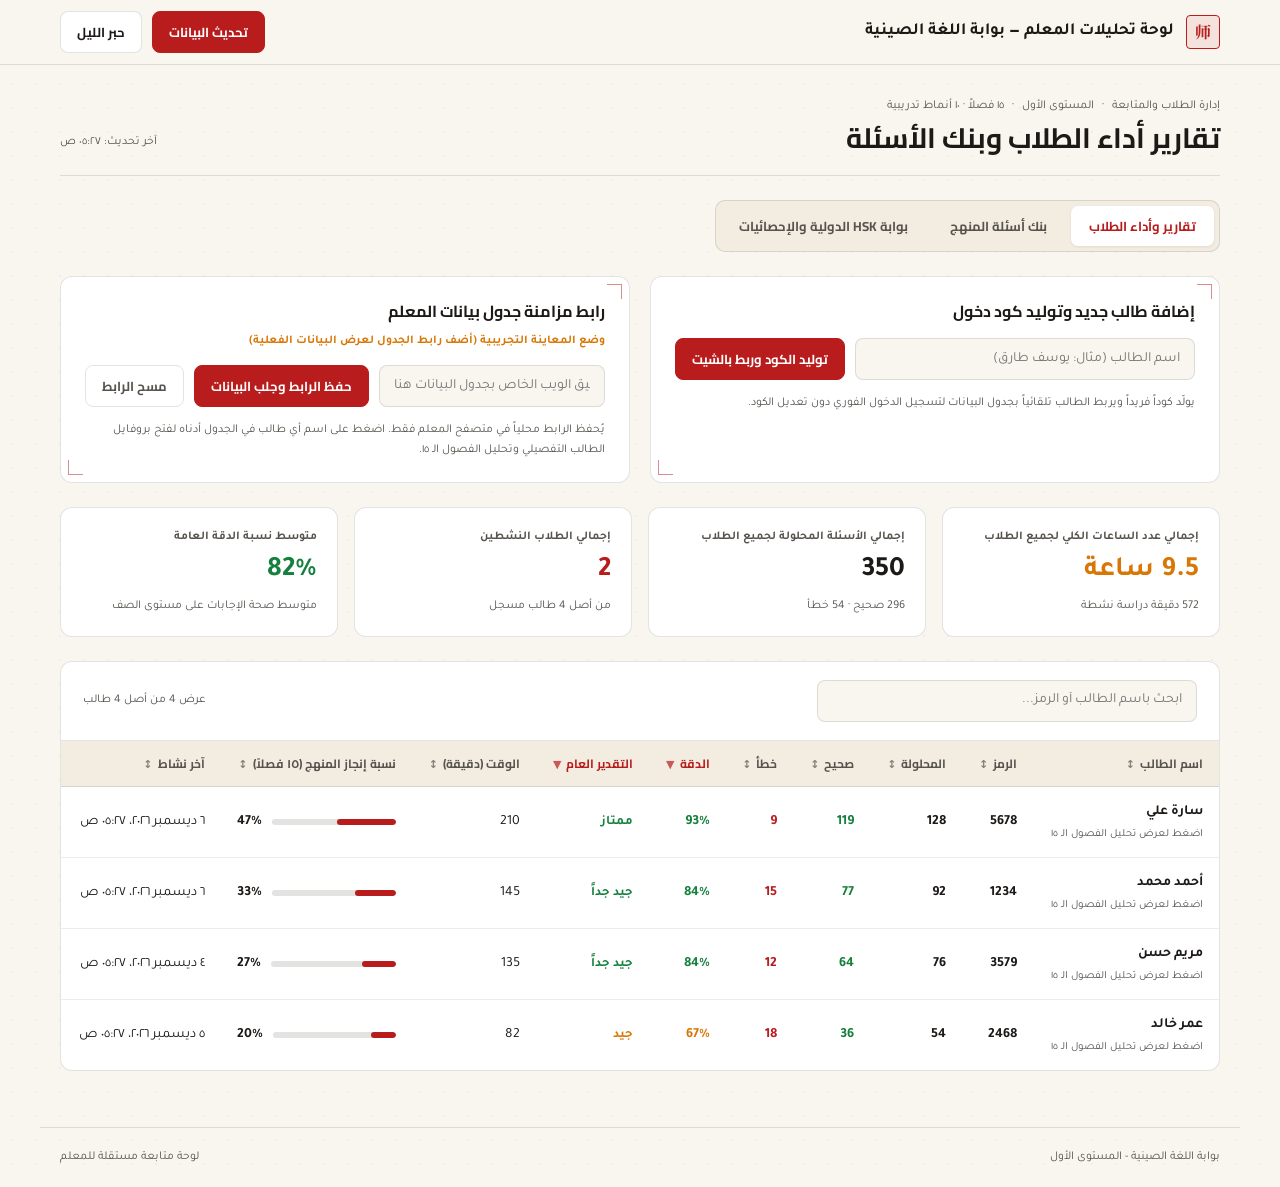
==== commit b5065ffc: "feat: introduce HSK 3.0 portal view Add HSKPortalView to the application and update navigation paths" ====
--- a/public/teacher-dashboard.html
+++ b/public/teacher-dashboard.html
@@ -941,6 +941,123 @@
         font-weight: 700;
       }
 
+      /* بوابة HSK الدولية للمعلم */
+      .hsk-viewer-controls {
+        padding: 18px 22px;
+        border-bottom: 1px solid var(--border);
+        display: flex;
+        flex-wrap: wrap;
+        align-items: center;
+        justify-content: space-between;
+        gap: 12px;
+      }
+
+      .hsk-filter-group {
+        display: flex;
+        flex-wrap: wrap;
+        align-items: center;
+        gap: 8px;
+      }
+
+      .hsk-select {
+        min-height: 40px;
+        padding: 8px 14px;
+        border-radius: 8px;
+        border: 1px solid var(--border);
+        background-color: var(--canvas);
+        color: var(--ink);
+        font-family: inherit;
+        font-size: 13px;
+        font-weight: 700;
+      }
+
+      .hsk-questions-list {
+        padding: 20px 22px;
+        display: flex;
+        flex-direction: column;
+        gap: 16px;
+      }
+
+      .hsk-q-card {
+        border: 1px solid var(--border);
+        border-radius: 10px;
+        background-color: var(--canvas);
+        padding: 16px 18px;
+        display: flex;
+        flex-direction: column;
+        gap: 12px;
+      }
+
+      .hsk-q-head {
+        display: flex;
+        flex-wrap: wrap;
+        align-items: center;
+        justify-content: space-between;
+        gap: 8px;
+        font-size: 12px;
+        color: var(--ink-muted);
+      }
+
+      .hsk-transcript-box {
+        border: 1px solid var(--border);
+        border-radius: 8px;
+        background-color: var(--surface);
+        padding: 12px 14px;
+        display: flex;
+        flex-direction: column;
+        gap: 6px;
+      }
+
+      .hsk-options-grid {
+        display: grid;
+        grid-template-columns: repeat(3, minmax(0, 1fr));
+        gap: 8px;
+      }
+
+      @media (max-width: 760px) {
+        .hsk-options-grid {
+          grid-template-columns: 1fr;
+        }
+      }
+
+      .hsk-opt-item {
+        border: 1px solid var(--border);
+        border-radius: 8px;
+        background-color: var(--surface);
+        padding: 10px 12px;
+        font-size: 13px;
+        display: flex;
+        flex-direction: column;
+        gap: 3px;
+      }
+
+      .hsk-opt-item.correct {
+        border-color: var(--jade);
+        background-color: var(--jade-soft);
+      }
+
+      .hsk-pattern-pills {
+        display: flex;
+        flex-wrap: wrap;
+        gap: 8px;
+        font-size: 11px;
+        color: var(--ink-muted);
+      }
+
+      .hsk-model-attempt {
+        display: flex;
+        flex-wrap: wrap;
+        align-items: center;
+        gap: 8px;
+        font-size: 12px;
+        padding: 4px 0;
+        border-bottom: 1px dashed var(--border-subtle);
+      }
+
+      .hsk-model-attempt:last-child {
+        border-bottom: none;
+      }
+
       @media (prefers-reduced-motion: reduce) {
         * {
           transition: none !important;
@@ -1004,6 +1121,16 @@
         >
           بنك أسئلة المنهج
         </button>
+        <button
+          type="button"
+          id="tabBtnHsk"
+          class="tab-btn"
+          role="tab"
+          aria-selected="false"
+          aria-controls="tabPanelHsk"
+        >
+          بوابة HSK الدولية والإحصائيات
+        </button>
       </nav>
 
       <!-- التبويب الأول: تقارير وأداء الطلاب -->
@@ -1212,6 +1339,100 @@
               <tbody id="bankChaptersTableBody"></tbody>
             </table>
           </div>
+        </section>
+      </div>
+
+      <!-- التبويب الثالث: بوابة HSK الدولية والإحصائيات (منفصل تماماً عن إحصائيات تدريبات الفصول اليومية) -->
+      <div id="tabPanelHsk" class="tab-panel hidden" role="tabpanel" aria-labelledby="tabBtnHsk">
+        <!-- مؤشرات بوابة HSK الدولية -->
+        <section class="kpi-grid" aria-label="ملخص أداء الطلاب في بوابة HSK 3.0 الدولية">
+          <article class="kpi-card">
+            <span class="kpi-label">إجمالي الامتحانات التجريبية المنجزة</span>
+            <span id="hskKpiTotalExams" class="kpi-value tabular-nums tone-cinnabar">0</span>
+            <span id="hskKpiStudentsAttempted" class="kpi-sub tabular-nums">عبر 0 طالب</span>
+          </article>
+
+          <article class="kpi-card">
+            <span class="kpi-label">نسبة النجاح الدولية (١٢٠+ / ٢٠٠)</span>
+            <span id="hskKpiPassRate" class="kpi-value tabular-nums tone-jade">0%</span>
+            <span id="hskKpiPassCountSub" class="kpi-sub tabular-nums">0 ناجح · 0 لم يجتز</span>
+          </article>
+
+          <article class="kpi-card">
+            <span class="kpi-label">متوسط الدرجة الإجمالية (من ٢٠٠)</span>
+            <span id="hskKpiAvgScore" class="kpi-value tabular-nums tone-gold">0 / 200</span>
+            <span class="kpi-sub">متوسط الاستماع + القراءة</span>
+          </article>
+
+          <article class="kpi-card">
+            <span class="kpi-label">متوسط دقة تدريبات أنماط HSK 3.0</span>
+            <span id="hskKpiPatternAvg" class="kpi-value tabular-nums">0%</span>
+            <span class="kpi-sub">عبر الأنماط السبعة المعتمدة</span>
+          </article>
+        </section>
+
+        <!-- جدول تحليلات الطلاب في الامتحانات الدولية وأنماط HSK 3.0 -->
+        <section class="table-section" aria-label="جدول تحليلات الطلاب في بوابة HSK 3.0">
+          <div class="table-toolbar">
+            <div>
+              <h2 class="config-title">تحليلات الطلاب في الامتحانات الدولية وتدريبات HSK 3.0</h2>
+              <span class="table-meta">إحصائيات مستقلة بالكامل عن تدريبات الفصول اليومية</span>
+            </div>
+            <div class="hsk-filter-group">
+              <input
+                id="hskSearchInput"
+                type="search"
+                class="input"
+                style="width:230px; min-height:38px"
+                placeholder="بحث باسم الطالب أو الكود..."
+                aria-label="بحث في طلاب HSK"
+              />
+              <select id="hskTrackFilter" class="hsk-select" aria-label="تصفية المسار">
+                <option value="all">جميع المسارات (دولي + عربي)</option>
+                <option value="international">النماذج الدولية HSK 3.0</option>
+                <option value="arabic">النماذج التطبيقية العربية</option>
+              </select>
+            </div>
+          </div>
+
+          <div class="table-scroll">
+            <table>
+              <thead>
+                <tr>
+                  <th>الطالب والرمز</th>
+                  <th>نتائج النماذج (الاستماع /100 · القراءة /100 · المجموع /200 · الحالة)</th>
+                  <th>دقة أنماط HSK 3.0 السبعة (听力1–4 · 阅读1–4)</th>
+                  <th>متوسط الأنماط</th>
+                </tr>
+              </thead>
+              <tbody id="hskStudentsTableBody"></tbody>
+            </table>
+          </div>
+        </section>
+
+        <!-- مستعرض نماذج الامتحانات ونصوص الاستماع ومفتاح الإجابة -->
+        <section class="table-section" aria-label="مستعرض نماذج الامتحانات ونصوص الاستماع ومفتاح الإجابة">
+          <div class="hsk-viewer-controls">
+            <div>
+              <h2 class="config-title">مستعرض نماذج الامتحانات ونصوص الاستماع ومفتاح الإجابة</h2>
+              <span class="table-meta">استعرض جميع الأسئلة الـ ٤٠ ونصوص الاستماع المخفية والإجابات الصحيحة والترجمة العربية</span>
+            </div>
+
+            <div class="hsk-filter-group">
+              <select id="hskViewerTrackSelect" class="hsk-select" aria-label="اختيار المسار">
+                <option value="international">النماذج الدولية المعتمدة (١–١٠)</option>
+                <option value="arabic">النماذج التطبيقية العربية (١–٥)</option>
+              </select>
+              <select id="hskViewerModelSelect" class="hsk-select" aria-label="اختيار النموذج"></select>
+              <select id="hskViewerSectionSelect" class="hsk-select" aria-label="تصفية القسم">
+                <option value="all">الكل (٤٠ سؤالاً)</option>
+                <option value="listening">الاستماع (١–٢٠)</option>
+                <option value="reading">القراءة (٢١–٤٠)</option>
+              </select>
+            </div>
+          </div>
+
+          <div id="hskViewerContainer" class="hsk-questions-list"></div>
         </section>
       </div>
     </main>
@@ -1315,11 +1536,11 @@
         var LOCAL_REGISTERED_STUDENTS_KEY = 'chinese_portal_registered_students_v1';
 
         var CHAPTERS_META = [
-          { id: 1, zh: '一', ar: 'الفصل الأول', subtitle: 'التحية والتعارف', vocabCount: 13, sentenceCount: 14 },
-          { id: 2, zh: '二', ar: 'الفصل الثاني', subtitle: 'قيد الإضافة', vocabCount: 0, sentenceCount: 0 },
-          { id: 3, zh: '三', ar: 'الفصل الثالث', subtitle: 'قيد الإضافة', vocabCount: 0, sentenceCount: 0 },
-          { id: 4, zh: '四', ar: 'الفصل الرابع', subtitle: 'قيد الإضافة', vocabCount: 0, sentenceCount: 0 },
-          { id: 5, zh: '五', ar: 'الفصل الخامس', subtitle: 'قيد الإضافة', vocabCount: 0, sentenceCount: 0 },
+          { id: 1, zh: '一', ar: 'الفصل الأول', subtitle: 'التحيات والتعارف (AI小语，你好！)', vocabCount: 13, sentenceCount: 14 },
+          { id: 2, zh: '二', ar: 'الفصل الثاني', subtitle: 'اسمي لي ون (我叫李文)', vocabCount: 15, sentenceCount: 18 },
+          { id: 3, zh: '三', ar: 'الفصل الثالث', subtitle: 'أنا صيني (我是中国人)', vocabCount: 22, sentenceCount: 22 },
+          { id: 4, zh: '四', ar: 'الفصل الرابع', subtitle: 'لديّ طفلان (我有两个孩子)', vocabCount: 21, sentenceCount: 22 },
+          { id: 5, zh: '五', ar: 'الفصل الخامس', subtitle: 'اليوم أنا في إجازة (今天我休息)', vocabCount: 22, sentenceCount: 22 },
           { id: 6, zh: '六', ar: 'الفصل السادس', subtitle: 'قيد الإضافة', vocabCount: 0, sentenceCount: 0 },
           { id: 7, zh: '七', ar: 'الفصل السابع', subtitle: 'قيد الإضافة', vocabCount: 0, sentenceCount: 0 },
           { id: 8, zh: '八', ar: 'الفصل الثامن', subtitle: 'قيد الإضافة', vocabCount: 0, sentenceCount: 0 },
@@ -1383,7 +1604,31 @@
               { chapterId: 3, solved: 18, correct: 11, wrong: 7 },
               { chapterId: 4, solved: 16, correct: 14, wrong: 2 },
               { chapterId: 5, solved: 14, correct: 11, wrong: 3 }
-            ])
+            ]),
+            hskMockResults: [
+              {
+                id: 'demo-hsk-1',
+                examId: 'intl-model-1',
+                examTitle: 'النموذج الدولي ١ — HSK 3.0 المعتمد',
+                examTrack: 'international',
+                modelNumber: 1,
+                completedAt: todayIso,
+                listeningScore: 80,
+                readingScore: 75,
+                totalScore: 155,
+                maxScore: 200,
+                passed: true
+              }
+            ],
+            hskPatternStats: {
+              'listening-p1': { attempted: 10, correct: 9 },
+              'listening-p2': { attempted: 10, correct: 8 },
+              'listening-p3': { attempted: 5, correct: 4 },
+              'listening-p4': { attempted: 5, correct: 4 },
+              'reading-p1': { attempted: 10, correct: 9 },
+              'reading-p2': { attempted: 5, correct: 4 },
+              'reading-p3-4': { attempted: 10, correct: 7 }
+            }
           },
           {
             studentId: 'ST02',
@@ -1404,7 +1649,44 @@
               { chapterId: 5, solved: 18, correct: 16, wrong: 2 },
               { chapterId: 6, solved: 16, correct: 15, wrong: 1 },
               { chapterId: 7, solved: 14, correct: 11, wrong: 3 }
-            ])
+            ]),
+            hskMockResults: [
+              {
+                id: 'demo-hsk-2',
+                examId: 'intl-model-1',
+                examTitle: 'النموذج الدولي ١ — HSK 3.0 المعتمد',
+                examTrack: 'international',
+                modelNumber: 1,
+                completedAt: todayIso,
+                listeningScore: 95,
+                readingScore: 90,
+                totalScore: 185,
+                maxScore: 200,
+                passed: true
+              },
+              {
+                id: 'demo-hsk-2b',
+                examId: 'ar-model-1',
+                examTitle: 'النموذج التطبيقي العربي ١',
+                examTrack: 'arabic',
+                modelNumber: 1,
+                completedAt: yesterdayIso,
+                listeningScore: 90,
+                readingScore: 95,
+                totalScore: 185,
+                maxScore: 200,
+                passed: true
+              }
+            ],
+            hskPatternStats: {
+              'listening-p1': { attempted: 10, correct: 10 },
+              'listening-p2': { attempted: 10, correct: 9 },
+              'listening-p3': { attempted: 10, correct: 9 },
+              'listening-p4': { attempted: 10, correct: 9 },
+              'reading-p1': { attempted: 10, correct: 10 },
+              'reading-p2': { attempted: 10, correct: 9 },
+              'reading-p3-4': { attempted: 10, correct: 9 }
+            }
           },
           {
             studentId: 'ST03',
@@ -1421,7 +1703,27 @@
               { chapterId: 1, solved: 20, correct: 16, wrong: 4 },
               { chapterId: 2, solved: 18, correct: 10, wrong: 8 },
               { chapterId: 3, solved: 16, correct: 10, wrong: 6 }
-            ])
+            ]),
+            hskMockResults: [
+              {
+                id: 'demo-hsk-3',
+                examId: 'intl-model-1',
+                examTitle: 'النموذج الدولي ١ — HSK 3.0 المعتمد',
+                examTrack: 'international',
+                modelNumber: 1,
+                completedAt: yesterdayIso,
+                listeningScore: 55,
+                readingScore: 50,
+                totalScore: 105,
+                maxScore: 200,
+                passed: false
+              }
+            ],
+            hskPatternStats: {
+              'listening-p1': { attempted: 5, correct: 3 },
+              'listening-p2': { attempted: 5, correct: 3 },
+              'reading-p1': { attempted: 5, correct: 4 }
+            }
           },
           {
             studentId: 'ST04',
@@ -1502,8 +1804,10 @@
 
         var elTabBtnStudents = document.getElementById('tabBtnStudents');
         var elTabBtnBank = document.getElementById('tabBtnBank');
+        var elTabBtnHsk = document.getElementById('tabBtnHsk');
         var elTabPanelStudents = document.getElementById('tabPanelStudents');
         var elTabPanelBank = document.getElementById('tabPanelBank');
+        var elTabPanelHsk = document.getElementById('tabPanelHsk');
 
         var elBankTotalVocab = document.getElementById('bankTotalVocab');
         var elBankTotalSentences = document.getElementById('bankTotalSentences');
@@ -1511,6 +1815,31 @@
         var elBankPopulatedChapters = document.getElementById('bankPopulatedChapters');
         var elBankDrillsGrid = document.getElementById('bankDrillsGrid');
         var elBankChaptersTableBody = document.getElementById('bankChaptersTableBody');
+
+        var elHskKpiTotalExams = document.getElementById('hskKpiTotalExams');
+        var elHskKpiStudentsAttempted = document.getElementById('hskKpiStudentsAttempted');
+        var elHskKpiPassRate = document.getElementById('hskKpiPassRate');
+        var elHskKpiPassCountSub = document.getElementById('hskKpiPassCountSub');
+        var elHskKpiAvgScore = document.getElementById('hskKpiAvgScore');
+        var elHskKpiPatternAvg = document.getElementById('hskKpiPatternAvg');
+        var elHskSearchInput = document.getElementById('hskSearchInput');
+        var elHskTrackFilter = document.getElementById('hskTrackFilter');
+        var elHskStudentsTableBody = document.getElementById('hskStudentsTableBody');
+        var elHskViewerTrackSelect = document.getElementById('hskViewerTrackSelect');
+        var elHskViewerModelSelect = document.getElementById('hskViewerModelSelect');
+        var elHskViewerSectionSelect = document.getElementById('hskViewerSectionSelect');
+        var elHskViewerContainer = document.getElementById('hskViewerContainer');
+
+        var hskExamBankCache = [];
+        var HSK_PATTERN_LABELS = [
+          { id: 'listening-p1', short: '听1' },
+          { id: 'listening-p2', short: '听2' },
+          { id: 'listening-p3', short: '听3' },
+          { id: 'listening-p4', short: '听4' },
+          { id: 'reading-p1', short: '阅1' },
+          { id: 'reading-p2', short: '阅2' },
+          { id: 'reading-p3-4', short: '阅3-4' }
+        ];
 
         var headerCells = Array.prototype.slice.call(
           document.querySelectorAll('#tabPanelStudents .table-section thead th[data-sort]')
@@ -1756,14 +2085,323 @@
         }
 
         function switchDashboardTab(tabName) {
+          var isStudents = tabName === 'students';
           var isBank = tabName === 'bank';
-          elTabBtnStudents.classList.toggle('active', !isBank);
-          elTabBtnStudents.setAttribute('aria-selected', String(!isBank));
-          elTabPanelStudents.classList.toggle('hidden', isBank);
+          var isHsk = tabName === 'hsk';
+
+          elTabBtnStudents.classList.toggle('active', isStudents);
+          elTabBtnStudents.setAttribute('aria-selected', String(isStudents));
+          elTabPanelStudents.classList.toggle('hidden', !isStudents);
 
           elTabBtnBank.classList.toggle('active', isBank);
           elTabBtnBank.setAttribute('aria-selected', String(isBank));
           elTabPanelBank.classList.toggle('hidden', !isBank);
+
+          elTabBtnHsk.classList.toggle('active', isHsk);
+          elTabBtnHsk.setAttribute('aria-selected', String(isHsk));
+          elTabPanelHsk.classList.toggle('hidden', !isHsk);
+
+          if (isHsk) {
+            renderHskPortalAnalytics();
+            if (hskExamBankCache.length === 0) {
+              loadHskExamBank();
+            }
+          }
+        }
+
+        function parseJsonSafe(raw, fallback) {
+          if (!raw) return fallback;
+          if (typeof raw === 'object') return raw;
+          if (typeof raw === 'string' && raw.trim()) {
+            try {
+              return JSON.parse(raw);
+            } catch (e) {
+              return fallback;
+            }
+          }
+          return fallback;
+        }
+
+        function readLocalStudentHskData(studentId) {
+          try {
+            var raw = localStorage.getItem('chinese_portal_progress_v1_' + studentId);
+            if (!raw) return null;
+            var parsed = JSON.parse(raw);
+            return {
+              hskMockResults: Array.isArray(parsed.hskMockResults) ? parsed.hskMockResults : [],
+              hskPatternStats: parsed.hskPatternStats && typeof parsed.hskPatternStats === 'object' ? parsed.hskPatternStats : {}
+            };
+          } catch (e) {
+            return null;
+          }
+        }
+
+        function speakTeacherChinese(text) {
+          if (!window.speechSynthesis || !text) return;
+          try {
+            window.speechSynthesis.cancel();
+            var u = new SpeechSynthesisUtterance(text);
+            u.lang = 'zh-CN';
+            u.rate = 0.94;
+            var voices = window.speechSynthesis.getVoices() || [];
+            var best = voices.find(function (v) {
+              var n = v.name.toLowerCase();
+              return v.lang.toLowerCase().indexOf('zh') === 0 && (n.indexOf('xiaoxiao') !== -1 || n.indexOf('natural') !== -1 || n.indexOf('google') !== -1);
+            }) || voices.find(function (v) {
+              return v.lang.toLowerCase().indexOf('zh') === 0;
+            });
+            if (best) u.voice = best;
+            window.speechSynthesis.speak(u);
+          } catch (e) {
+            // تجاهل
+          }
+        }
+
+        function renderHskPortalAnalytics() {
+          var q = (elHskSearchInput.value || '').trim().toLowerCase();
+          var trackFilter = elHskTrackFilter.value || 'all';
+
+          var totalExams = 0;
+          var passedExams = 0;
+          var scoreSum = 0;
+          var studentsWithHsk = 0;
+          var patternAttemptedAll = 0;
+          var patternCorrectAll = 0;
+
+          var rows = [];
+
+          state.students.forEach(function (s) {
+            var localHsk = readLocalStudentHskData(s.studentId) || readLocalStudentHskData(s.studentCode);
+            var mockList = Array.isArray(s.hskMockResults) && s.hskMockResults.length > 0
+              ? s.hskMockResults
+              : (localHsk && localHsk.hskMockResults ? localHsk.hskMockResults : []);
+            var patternObj = s.hskPatternStats && Object.keys(s.hskPatternStats).length > 0
+              ? s.hskPatternStats
+              : (localHsk && localHsk.hskPatternStats ? localHsk.hskPatternStats : {});
+
+            var filteredMocks = mockList.filter(function (m) {
+              if (trackFilter === 'all') return true;
+              return m.examTrack === trackFilter;
+            });
+
+            if (filteredMocks.length > 0) studentsWithHsk += 1;
+
+            filteredMocks.forEach(function (m) {
+              totalExams += 1;
+              scoreSum += Number(m.totalScore || 0);
+              if (m.passed || Number(m.totalScore || 0) >= 120) passedExams += 1;
+            });
+
+            var sAtt = 0;
+            var sCor = 0;
+            HSK_PATTERN_LABELS.forEach(function (p) {
+              var st = patternObj[p.id];
+              if (st && st.attempted > 0) {
+                sAtt += Number(st.attempted || 0);
+                sCor += Number(st.correct || 0);
+              }
+            });
+            patternAttemptedAll += sAtt;
+            patternCorrectAll += sCor;
+
+            var matchesQuery =
+              !q ||
+              s.studentName.toLowerCase().indexOf(q) !== -1 ||
+              s.studentCode.toLowerCase().indexOf(q) !== -1;
+
+            if (matchesQuery) {
+              rows.push({
+                student: s,
+                mocks: filteredMocks,
+                patterns: patternObj,
+                patternAttempted: sAtt,
+                patternCorrect: sCor
+              });
+            }
+          });
+
+          var passRate = totalExams > 0 ? Math.round((passedExams / totalExams) * 100) : 0;
+          var avgScore = totalExams > 0 ? Math.round(scoreSum / totalExams) : 0;
+          var avgPatternAcc = patternAttemptedAll > 0 ? Math.round((patternCorrectAll / patternAttemptedAll) * 100) : 0;
+
+          elHskKpiTotalExams.textContent = String(totalExams);
+          elHskKpiStudentsAttempted.textContent = 'عبر ' + studentsWithHsk + ' طالب';
+          elHskKpiPassRate.textContent = passRate + '%';
+          elHskKpiPassCountSub.textContent = passedExams + ' ناجح · ' + (totalExams - passedExams) + ' لم يجتز';
+          elHskKpiAvgScore.textContent = avgScore + ' / 200';
+          elHskKpiPatternAvg.textContent = avgPatternAcc + '%';
+
+          if (rows.length === 0) {
+            elHskStudentsTableBody.innerHTML =
+              '<tr><td colspan="4" class="empty-row">لا توجد بيانات طلاب مطابقة للبحث الحالي.</td></tr>';
+            return;
+          }
+
+          elHskStudentsTableBody.innerHTML = rows.map(function (r) {
+            var mocksHtml = r.mocks.length === 0
+              ? '<span style="color:var(--ink-muted);font-size:12px">لم يُجرِ امتحاناً موحداً بعد</span>'
+              : r.mocks.slice(0, 5).map(function (m) {
+                  var ok = m.passed || Number(m.totalScore || 0) >= 120;
+                  return (
+                    '<div class="hsk-model-attempt tabular-nums">' +
+                    '<strong>' + escapeHtml(m.examTitle || ('نموذج ' + (m.modelNumber || 1))) + '</strong>' +
+                    '<span>· الاستماع ' + Number(m.listeningScore || 0) + '/100</span>' +
+                    '<span>· القراءة ' + Number(m.readingScore || 0) + '/100</span>' +
+                    '<span>· المجموع <strong>' + Number(m.totalScore || 0) + '/200</strong></span>' +
+                    '<span class="status-text ' + (ok ? 'tone-jade' : 'tone-cinnabar') + '">' + (ok ? 'ناجح' : 'لم يجتز') + '</span>' +
+                    '</div>'
+                  );
+                }).join('');
+
+            var patternPartsHtml = HSK_PATTERN_LABELS.map(function (p) {
+              var st = r.patterns[p.id];
+              var pct = st && st.attempted > 0 ? Math.round((st.correct / st.attempted) * 100) + '%' : '—';
+              return '<span class="tabular-nums"><strong>' + p.short + ':</strong> ' + pct + '</span>';
+            }).join(' · ');
+
+            var sPct = r.patternAttempted > 0 ? Math.round((r.patternCorrect / r.patternAttempted) * 100) : null;
+            var sTone = sPct === null ? '' : sPct >= 80 ? 'tone-jade' : sPct >= 65 ? 'tone-gold' : 'tone-cinnabar';
+
+            return (
+              '<tr>' +
+              '<td><strong>' + escapeHtml(r.student.studentName) + '</strong><br><span class="tabular-nums" style="font-size:11px;color:var(--ink-muted)" dir="ltr">' + escapeHtml(r.student.studentCode) + '</span></td>' +
+              '<td style="white-space:normal;min-width:340px">' + mocksHtml + '</td>' +
+              '<td style="white-space:normal;min-width:250px"><div class="hsk-pattern-pills">' + patternPartsHtml + '</div></td>' +
+              '<td class="tabular-nums ' + sTone + '"><strong>' + (sPct !== null ? sPct + '%' : '—') + '</strong></td>' +
+              '</tr>'
+            );
+          }).join('');
+        }
+
+        function populateViewerModelOptions() {
+          var track = elHskViewerTrackSelect.value || 'international';
+          var filtered = hskExamBankCache.filter(function (p) { return p.track === track; });
+          elHskViewerModelSelect.innerHTML = filtered.map(function (p) {
+            var suffix = p.status === 'ready' ? ' (متاح · ٤٠ سؤالاً)' : ' (مهيّأ للإدراج)';
+            return '<option value="' + escapeHtml(p.id) + '">' + escapeHtml(p.titleAr + suffix) + '</option>';
+          }).join('');
+          renderHskAnswerKeyViewer();
+        }
+
+        function renderHskAnswerKeyViewer() {
+          var selectedId = elHskViewerModelSelect.value;
+          var secFilter = elHskViewerSectionSelect.value || 'all';
+          var paper = hskExamBankCache.find(function (p) { return p.id === selectedId; });
+
+          if (!paper) {
+            elHskViewerContainer.innerHTML = '<div class="empty-row">جارٍ تحميل نماذج الامتحانات...</div>';
+            return;
+          }
+
+          if (paper.status !== 'ready' || !Array.isArray(paper.questions) || paper.questions.length === 0) {
+            elHskViewerContainer.innerHTML =
+              '<div class="hsk-q-card" style="text-align:center;padding:32px">' +
+              '<strong style="font-size:16px">' + escapeHtml(paper.titleAr) + '</strong>' +
+              '<p class="config-hint">' + escapeHtml(paper.subtitleAr) + ' — هذا النموذج مهيّأ في البنية وجاهز لإدراج الأسئلة الـ ٤٠ لاحقاً.</p>' +
+              '</div>';
+            return;
+          }
+
+          var list = paper.questions.filter(function (q) {
+            if (secFilter === 'all') return true;
+            return q.section === secFilter;
+          });
+
+          elHskViewerContainer.innerHTML = list.map(function (q) {
+            var audioPlayText = '';
+            var transcriptHtml = '';
+
+            if (q.section === 'listening') {
+              if (q.audioSingle) {
+                audioPlayText = q.audioSingle.hanzi;
+                transcriptHtml =
+                  '<div class="hsk-transcript-box">' +
+                  '<div class="hsk-q-head"><strong class="tone-gold">نص الاستماع المخفي (Audio Transcript)</strong>' +
+                  '<button type="button" class="btn" style="min-height:30px;padding:4px 10px;font-size:11px" data-speak-text="' + escapeHtml(audioPlayText) + '">استماع للنص</button></div>' +
+                  '<div class="font-hanzi" dir="ltr" style="font-size:17px;font-weight:700;text-align:left">' + escapeHtml(q.audioSingle.hanzi) + '</div>' +
+                  '<div dir="ltr" style="font-size:12px;color:var(--ink-muted);text-align:left">' + escapeHtml(q.audioSingle.pinyin || '') + '</div>' +
+                  '<div style="font-size:12px">' + escapeHtml(q.audioSingle.arabic || '') + '</div>' +
+                  '</div>';
+              } else if (Array.isArray(q.audioDialogue)) {
+                audioPlayText = q.audioDialogue.map(function (t) { return t.hanzi; }).join('。') + (q.questionZh ? '。' + q.questionZh.replace(/^问：/, '') : '');
+                transcriptHtml =
+                  '<div class="hsk-transcript-box">' +
+                  '<div class="hsk-q-head"><strong class="tone-gold">نص الحوار الصوتي المخفي (Dialogue Transcript)</strong>' +
+                  '<button type="button" class="btn" style="min-height:30px;padding:4px 10px;font-size:11px" data-speak-text="' + escapeHtml(audioPlayText) + '">استماع للحوار</button></div>' +
+                  q.audioDialogue.map(function (t) {
+                    return (
+                      '<div style="padding:4px 0;border-bottom:1px dashed var(--border-subtle)">' +
+                      '<div class="font-hanzi" dir="ltr" style="font-size:15px;font-weight:700;text-align:left">' + escapeHtml(t.roleLabelZh + '：' + t.hanzi) + '</div>' +
+                      '<div dir="ltr" style="font-size:11px;color:var(--ink-muted);text-align:left">' + escapeHtml(t.pinyin || '') + '</div>' +
+                      '<div style="font-size:12px">' + escapeHtml(t.arabic || '') + '</div>' +
+                      '</div>'
+                    );
+                  }).join('') +
+                  (q.questionZh ? '<div class="font-hanzi tone-cinnabar" dir="ltr" style="font-size:15px;font-weight:700;text-align:left;padding-top:4px">' + escapeHtml(q.questionZh) + ' <span style="font-size:11px;color:var(--ink-muted)">(' + escapeHtml(q.questionPinyin || '') + ')</span></div>' : '') +
+                  (q.questionAr ? '<div style="font-size:12px;font-weight:700">' + escapeHtml(q.questionAr) + '</div>' : '') +
+                  '</div>';
+              }
+            } else {
+              transcriptHtml =
+                '<div class="hsk-transcript-box">' +
+                (q.promptZh ? '<div class="font-hanzi" dir="ltr" style="font-size:17px;font-weight:700;text-align:left">' + escapeHtml(q.promptZh) + '</div>' : '') +
+                (q.promptPinyin ? '<div dir="ltr" style="font-size:12px;color:var(--ink-muted);text-align:left">' + escapeHtml(q.promptPinyin) + '</div>' : '') +
+                (q.promptAr ? '<div style="font-size:13px;font-weight:700">' + escapeHtml(q.promptAr) + '</div>' : '') +
+                (q.questionZh ? '<div class="font-hanzi tone-cinnabar" dir="ltr" style="font-size:15px;font-weight:700;text-align:left">' + escapeHtml(q.questionZh) + ' <span style="font-size:11px;color:var(--ink-muted)">(' + escapeHtml(q.questionPinyin || '') + ')</span></div>' : '') +
+                (q.questionAr ? '<div class="tone-cinnabar" style="font-size:13px;font-weight:700">' + escapeHtml(q.questionAr) + '</div>' : '') +
+                '</div>';
+            }
+
+            var optsHtml = (q.options || []).map(function (o) {
+              var isRight = o.letter === q.correctLetter;
+              var primaryText = o.hanzi
+                ? '<span class="font-hanzi" dir="ltr" style="font-size:15px;font-weight:700">' + escapeHtml(o.hanzi) + '</span>' +
+                  (o.pinyin ? '<span dir="ltr" style="font-size:11px;color:var(--ink-muted)">' + escapeHtml(o.pinyin) + '</span>' : '') +
+                  (o.arabic ? '<span style="font-size:11px">' + escapeHtml(o.arabic) + '</span>' : '')
+                : o.sceneCaptionAr
+                  ? '<span style="font-weight:700">' + escapeHtml(o.sceneCaptionAr) + '</span>'
+                  : '<span style="font-weight:700">' + escapeHtml(o.arabic || '') + '</span>';
+
+              return (
+                '<div class="hsk-opt-item ' + (isRight ? 'correct' : '') + '">' +
+                '<div style="display:flex;justify-content:space-between;align-items:center">' +
+                '<strong>' + escapeHtml(o.letter) + '</strong>' +
+                (isRight ? '<span class="status-text tone-jade">✓ الإجابة الصحيحة</span>' : '') +
+                '</div>' +
+                primaryText +
+                '</div>'
+              );
+            }).join('');
+
+            return (
+              '<article class="hsk-q-card">' +
+              '<div class="hsk-q-head">' +
+              '<span class="tabular-nums"><strong>سؤال ' + q.number + '</strong> · ' + escapeHtml(q.partLabelZh) + ' (' + escapeHtml(q.partLabelAr) + ')</span>' +
+              '<span class="tabular-nums status-text tone-jade">الإجابة الصحيحة: ' + escapeHtml(q.correctLetter) + ' · ' + q.points + ' درجات</span>' +
+              '</div>' +
+              transcriptHtml +
+              '<div class="hsk-options-grid">' + optsHtml + '</div>' +
+              '<div style="font-size:12px;color:var(--ink-muted)"><strong>الترجمة والملاحظة:</strong> ' + escapeHtml(q.translationAr || '') + (q.noteAr ? ' — ' + escapeHtml(q.noteAr) : '') + '</div>' +
+              '</article>'
+            );
+          }).join('');
+        }
+
+        function loadHskExamBank() {
+          elHskViewerContainer.innerHTML = '<div class="empty-row">جارٍ تحميل بنك نماذج HSK 3.0...</div>';
+          fetch('./hsk-mock-exams-bank.json', { cache: 'no-store' })
+            .then(function (res) {
+              if (!res.ok) throw new Error('failed');
+              return res.json();
+            })
+            .then(function (data) {
+              hskExamBankCache = Array.isArray(data) ? data : [];
+              populateViewerModelOptions();
+            })
+            .catch(function () {
+              elHskViewerContainer.innerHTML =
+                '<div class="empty-row">تعذر تحميل ملف نماذج الامتحانات (hsk-mock-exams-bank.json). افتح لوحة المعلم عبر رابط الخادم المحلي أو رابط المنصة المنشور.</div>';
+            });
         }
 
         function generateUniqueStudentCode() {
@@ -1864,7 +2502,9 @@
               Math.min(100, Math.round(Number(row.overallProgressPercent || 0)))
             ),
             lastActive: row.lastActive ? String(row.lastActive) : '',
-            chaptersBreakdown: parseChaptersBreakdown(row.chaptersBreakdown)
+            chaptersBreakdown: parseChaptersBreakdown(row.chaptersBreakdown),
+            hskMockResults: parseJsonSafe(row.hskMockResults, []),
+            hskPatternStats: parseJsonSafe(row.hskPatternStats, {})
           };
         }
 
@@ -2237,6 +2877,7 @@
               new Date().toLocaleTimeString('ar-EG', { hour: '2-digit', minute: '2-digit' });
             renderKPIs(state.students);
             renderTable();
+            renderHskPortalAnalytics();
             return;
           }
 
@@ -2264,6 +2905,7 @@
                 new Date().toLocaleTimeString('ar-EG', { hour: '2-digit', minute: '2-digit' });
               renderKPIs(state.students);
               renderTable();
+              renderHskPortalAnalytics();
             })
             .catch(function () {
               updateConnectionStatus('status-error', 'تعذر جلب البيانات من الرابط');
@@ -2386,6 +3028,22 @@
         elTabBtnBank.addEventListener('click', function () {
           switchDashboardTab('bank');
         });
+        elTabBtnHsk.addEventListener('click', function () {
+          switchDashboardTab('hsk');
+        });
+
+        elHskSearchInput.addEventListener('input', renderHskPortalAnalytics);
+        elHskTrackFilter.addEventListener('change', renderHskPortalAnalytics);
+        elHskViewerTrackSelect.addEventListener('change', populateViewerModelOptions);
+        elHskViewerModelSelect.addEventListener('change', renderHskAnswerKeyViewer);
+        elHskViewerSectionSelect.addEventListener('change', renderHskAnswerKeyViewer);
+
+        elHskViewerContainer.addEventListener('click', function (e) {
+          var btn = e.target && e.target.closest ? e.target.closest('[data-speak-text]') : null;
+          if (!btn) return;
+          var txt = btn.getAttribute('data-speak-text');
+          if (txt) speakTeacherChinese(txt);
+        });
 
         // التشغيل الابتدائي
         initTheme();
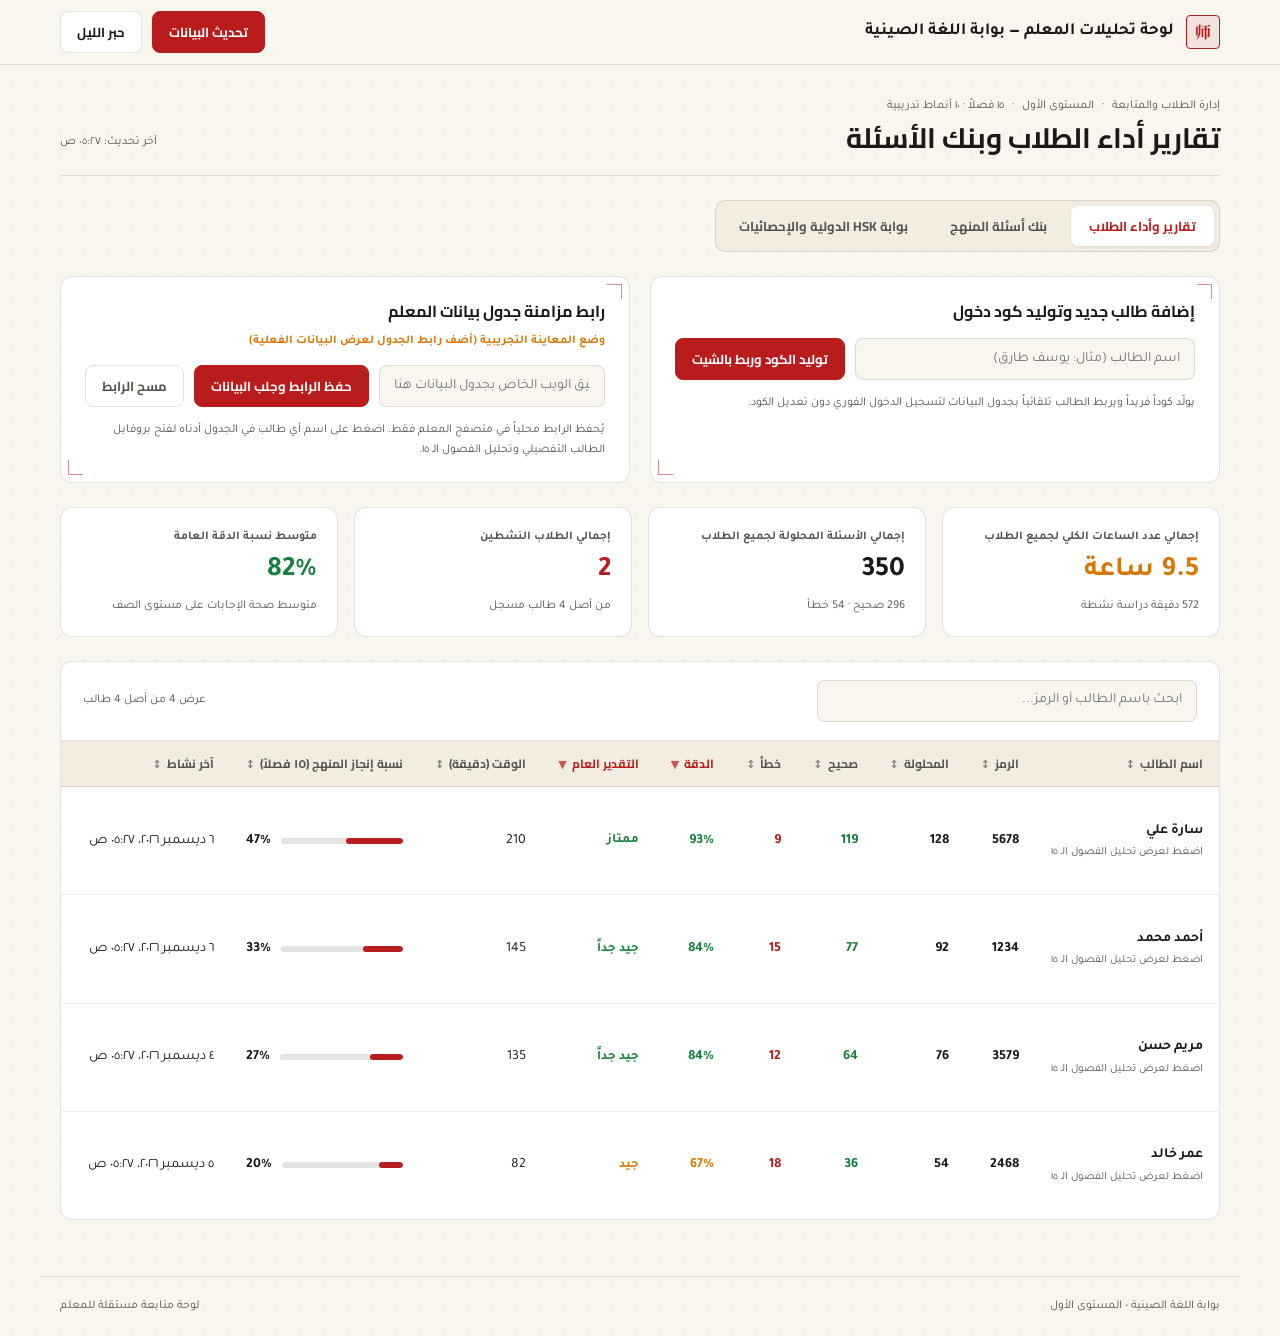
==== commit 5c001c2b: "feat: implement chapter access control system Add logic to restrict chapter and quiz access based on" ====
--- a/public/teacher-dashboard.html
+++ b/public/teacher-dashboard.html
@@ -1037,11 +1037,266 @@
       }
 
       .hsk-pattern-pills {
-        display: flex;
-        flex-wrap: wrap;
-        gap: 8px;
+        display: grid;
+        grid-template-columns: repeat(auto-fill, minmax(112px, 1fr));
+        gap: 6px;
         font-size: 11px;
         color: var(--ink-muted);
+      }
+
+      .hsk-pattern-chip {
+        border: 1px solid var(--border);
+        border-radius: 7px;
+        background-color: var(--canvas);
+        padding: 5px 8px;
+        display: flex;
+        flex-direction: column;
+        gap: 2px;
+      }
+
+      .hsk-pattern-chip-top {
+        display: flex;
+        align-items: center;
+        justify-content: space-between;
+        gap: 4px;
+      }
+
+      .hsk-pattern-chip-meta {
+        font-size: 10px;
+        color: var(--ink-muted);
+      }
+
+      .modal-hsk-section {
+        margin-top: 22px;
+      }
+
+      /* زر ونافذة إدارة الصلاحيات */
+      .access-cell {
+        display: flex;
+        flex-direction: column;
+        align-items: flex-start;
+        gap: 5px;
+      }
+
+      .access-summary-text {
+        font-size: 11px;
+        font-weight: 700;
+        color: var(--ink-muted);
+      }
+
+      .btn-access {
+        min-height: 34px;
+        padding: 5px 11px;
+        border-radius: 7px;
+        border: 1px solid rgba(180, 83, 9, 0.35);
+        background-color: var(--gold-soft);
+        color: var(--gold);
+        font-family: inherit;
+        font-size: 12px;
+        font-weight: 700;
+        cursor: pointer;
+        white-space: nowrap;
+        transition: background-color 140ms ease, border-color 140ms ease;
+      }
+
+      .btn-access:hover {
+        border-color: var(--gold);
+        background-color: rgba(217, 119, 6, 0.18);
+      }
+
+      .access-modal-dialog {
+        max-width: 720px;
+      }
+
+      .access-quick-bar {
+        display: flex;
+        flex-wrap: wrap;
+        align-items: center;
+        justify-content: space-between;
+        gap: 10px;
+        margin-bottom: 14px;
+      }
+
+      .access-chapters-grid {
+        display: grid;
+        grid-template-columns: repeat(3, minmax(0, 1fr));
+        gap: 8px;
+        margin-bottom: 18px;
+      }
+
+      @media (max-width: 680px) {
+        .access-chapters-grid {
+          grid-template-columns: repeat(2, minmax(0, 1fr));
+        }
+      }
+
+      .access-ch-item {
+        display: flex;
+        align-items: center;
+        gap: 8px;
+        padding: 9px 11px;
+        border-radius: 8px;
+        border: 1px solid var(--border);
+        background-color: var(--canvas);
+        cursor: pointer;
+        font-size: 12px;
+        font-weight: 700;
+        transition: border-color 140ms ease, background-color 140ms ease;
+      }
+
+      .access-ch-item:hover {
+        border-color: var(--cinnabar);
+      }
+
+      .access-ch-item input[type="checkbox"] {
+        width: 16px;
+        height: 16px;
+        accent-color: var(--cinnabar);
+        cursor: pointer;
+        flex-shrink: 0;
+      }
+
+      .access-mocks-box {
+        display: flex;
+        align-items: center;
+        justify-content: space-between;
+        gap: 12px;
+        padding: 14px 16px;
+        border-radius: 10px;
+        border: 1px solid var(--border);
+        background-color: var(--canvas);
+        cursor: pointer;
+        margin-bottom: 16px;
+      }
+
+      .access-mocks-box:hover {
+        border-color: var(--jade);
+      }
+
+      .access-mocks-box input[type="checkbox"] {
+        width: 18px;
+        height: 18px;
+        accent-color: var(--jade);
+        cursor: pointer;
+        flex-shrink: 0;
+      }
+
+      .access-device-box {
+        display: flex;
+        flex-wrap: wrap;
+        align-items: center;
+        justify-content: space-between;
+        gap: 12px;
+        padding: 14px 16px;
+        border: 1px solid var(--border);
+        border-radius: 10px;
+        background-color: var(--bg-soft);
+        margin-bottom: 16px;
+      }
+
+      .device-status-row {
+        display: flex;
+        flex-wrap: wrap;
+        align-items: center;
+        gap: 8px;
+        margin-top: 6px;
+      }
+
+      .device-badge {
+        display: inline-flex;
+        align-items: center;
+        gap: 5px;
+        padding: 3px 9px;
+        border-radius: 6px;
+        font-size: 12px;
+        font-weight: 700;
+      }
+
+      .device-badge.bound {
+        background-color: var(--jade-soft);
+        color: var(--jade);
+        border: 1px solid rgba(21, 128, 61, 0.35);
+      }
+
+      .device-badge.unbound {
+        background-color: var(--surface);
+        color: var(--ink-muted);
+        border: 1px solid var(--border);
+      }
+
+      .device-id-code {
+        font-size: 11px;
+        font-weight: 700;
+        color: var(--ink-muted);
+        background-color: var(--surface);
+        border: 1px dashed var(--border);
+        border-radius: 6px;
+        padding: 2px 8px;
+      }
+
+      .btn-reset-device {
+        min-height: 38px;
+        padding: 7px 14px;
+        border-radius: 8px;
+        border: 1px solid rgba(185, 28, 28, 0.45);
+        background-color: var(--cinnabar-soft);
+        color: var(--cinnabar);
+        font-family: inherit;
+        font-size: 12px;
+        font-weight: 700;
+        cursor: pointer;
+        white-space: nowrap;
+        transition: background-color 150ms ease, color 150ms ease, opacity 150ms ease;
+      }
+
+      .btn-reset-device:hover:not(:disabled) {
+        background-color: var(--cinnabar);
+        color: #fff;
+      }
+
+      .btn-reset-device:disabled {
+        opacity: 0.48;
+        cursor: not-allowed;
+      }
+
+      .device-summary-chip {
+        font-size: 11px;
+        font-weight: 700;
+      }
+
+      .access-status-msg {
+        display: none;
+        padding: 10px 14px;
+        border-radius: 8px;
+        font-size: 13px;
+        font-weight: 700;
+        margin-bottom: 14px;
+      }
+
+      .access-status-msg.visible {
+        display: block;
+      }
+
+      .access-status-msg.ok {
+        border: 1px solid rgba(21, 128, 61, 0.35);
+        background-color: var(--jade-soft);
+        color: var(--jade);
+      }
+
+      .access-status-msg.info {
+        border: 1px solid rgba(180, 83, 9, 0.35);
+        background-color: var(--gold-soft);
+        color: var(--gold);
+      }
+
+      .access-footer-actions {
+        display: flex;
+        flex-wrap: wrap;
+        align-items: center;
+        justify-content: flex-end;
+        gap: 10px;
+        padding-top: 14px;
+        border-top: 1px solid var(--border);
       }
 
       .hsk-model-attempt {
@@ -1275,6 +1530,7 @@
                 <th data-sort="activeMinutes">الوقت (دقيقة)<span class="sort-arrow"></span></th>
                 <th data-sort="overallProgressPercent">نسبة إنجاز المنهج (١٥ فصلاً)<span class="sort-arrow"></span></th>
                 <th data-sort="lastActive">آخر نشاط<span class="sort-arrow"></span></th>
+                <th>الصلاحيات والجهاز</th>
               </tr>
             </thead>
             <tbody id="studentsTableBody"></tbody>
@@ -1367,7 +1623,7 @@
           <article class="kpi-card">
             <span class="kpi-label">متوسط دقة تدريبات أنماط HSK 3.0</span>
             <span id="hskKpiPatternAvg" class="kpi-value tabular-nums">0%</span>
-            <span class="kpi-sub">عبر الأنماط السبعة المعتمدة</span>
+            <span id="hskKpiPatternSub" class="kpi-sub tabular-nums">عبر الأنماط السبعة المعتمدة</span>
           </article>
         </section>
 
@@ -1401,8 +1657,8 @@
                 <tr>
                   <th>الطالب والرمز</th>
                   <th>نتائج النماذج (الاستماع /100 · القراءة /100 · المجموع /200 · الحالة)</th>
-                  <th>دقة أنماط HSK 3.0 السبعة (听力1–4 · 阅读1–4)</th>
-                  <th>متوسط الأنماط</th>
+                  <th>تحليل أنماط HSK 3.0 السبعة (المحلول · الصحيح/الخطأ · الدقة)</th>
+                  <th>ملخص الأنماط الـ ٧</th>
                 </tr>
               </thead>
               <tbody id="hskStudentsTableBody"></tbody>
@@ -1461,7 +1717,10 @@
             </div>
           </div>
 
-          <button type="button" id="closeModalBtn" class="btn">إغلاق</button>
+          <div style="display:flex;align-items:center;gap:8px;flex-wrap:wrap">
+            <button type="button" id="modalManageAccessBtn" class="btn-access">إدارة الصلاحيات والجهاز 🔐</button>
+            <button type="button" id="closeModalBtn" class="btn">إغلاق</button>
+          </div>
         </div>
 
         <div class="modal-body">
@@ -1515,6 +1774,124 @@
                 <tbody id="modalChaptersBody"></tbody>
               </table>
             </div>
+          </div>
+
+          <div class="chapters-card modal-hsk-section">
+            <div class="chapters-card-header">
+              <div>
+                <h3 class="chapters-card-title">تحليل أنماط HSK 3.0 الدولية (٧ أنماط)</h3>
+                <span id="modalHskPatternsSummary" class="table-meta tabular-nums">
+                  إحصائيات مستقلة عن تدريبات الفصول اليومية
+                </span>
+              </div>
+              <div class="legend-inline">
+                <span class="tone-jade">ممتاز (٨٥٪+)</span>
+                <span aria-hidden="true">·</span>
+                <span class="tone-gold">متوسط (٧٠٪–٨٤٪)</span>
+                <span aria-hidden="true">·</span>
+                <span class="tone-cinnabar">يحتاج مراجعة (&lt;٧٠٪)</span>
+              </div>
+            </div>
+
+            <div class="table-scroll">
+              <table class="chapters-table">
+                <thead>
+                  <tr>
+                    <th>النمط الدولي (HSK 3.0)</th>
+                    <th>المحلول</th>
+                    <th>الصحيح</th>
+                    <th>الأخطاء</th>
+                    <th>نسبة الدقة</th>
+                    <th>التقييم</th>
+                  </tr>
+                </thead>
+                <tbody id="modalHskPatternsBody"></tbody>
+              </table>
+            </div>
+          </div>
+        </div>
+      </div>
+    </div>
+
+    <!-- نافذة إدارة صلاحيات الطالب (الفصول 1–15 + الامتحانات الشاملة) -->
+    <div
+      id="accessModalBackdrop"
+      class="modal-backdrop"
+      role="dialog"
+      aria-modal="true"
+      aria-labelledby="accessModalTitle"
+    >
+      <div class="neo-frame modal-dialog access-modal-dialog" id="accessModalDialog">
+        <div class="modal-header">
+          <div class="modal-student-id">
+            <span class="seal modal-seal font-hanzi" aria-hidden="true">权</span>
+            <div>
+              <div class="meta-line">
+                <span>إدارة الصلاحيات والجهاز (Freemium &amp; Single-Device Lock)</span>
+                <span aria-hidden="true">·</span>
+                <span id="accessStudentCode" class="tabular-nums">الرمز: —</span>
+              </div>
+              <h2 id="accessModalTitle" class="modal-title">—</h2>
+            </div>
+          </div>
+
+          <button type="button" id="closeAccessModalBtn" class="btn">إغلاق</button>
+        </div>
+
+        <div class="modal-body">
+          <div class="access-quick-bar">
+            <span style="font-size:13px;font-weight:700;color:var(--ink)">
+              ١. الفصول الدراسية المفتوحة للطالب (١ إلى ١٥):
+            </span>
+            <div style="display:flex;gap:8px;flex-wrap:wrap">
+              <button type="button" id="selectAllChaptersBtn" class="btn btn-primary" style="min-height:36px;padding:6px 12px;font-size:12px">
+                تفعيل كل الفصول (1–15)
+              </button>
+              <button type="button" id="resetTrialChaptersBtn" class="btn" style="min-height:36px;padding:6px 12px;font-size:12px">
+                نسخة تجريبية (فصل 1 فقط)
+              </button>
+            </div>
+          </div>
+
+          <div id="accessChaptersGrid" class="access-chapters-grid"></div>
+
+          <label class="access-mocks-box" for="accessMocksCheckbox">
+            <div>
+              <div style="font-size:14px;font-weight:700;color:var(--ink)">
+                ٢. تفعيل الامتحانات الشاملة (١٥ نموذجاً موحداً)
+              </div>
+              <div style="font-size:12px;color:var(--ink-muted);margin-top:2px">
+                يتيح للطالب دخول جميع الامتحانات التجريبية الموحدة (١٠ دولية + ٥ عربية). تدريبات الأنماط السبعة غير المؤقتة تبقى مفتوحة دائماً للتجربة.
+              </div>
+            </div>
+            <input type="checkbox" id="accessMocksCheckbox" />
+          </label>
+
+          <div class="access-device-box">
+            <div style="flex:1;min-width:220px">
+              <div style="font-size:14px;font-weight:700;color:var(--ink)">
+                ٣. حماية الجهاز الواحد (Single-Device Lock)
+              </div>
+              <div style="font-size:12px;color:var(--ink-muted);margin-top:2px">
+                يُربط كود الطالب تلقائياً بأول جهاز يسجل الدخول منه لمنع مشاركة الكود. إذا غيّر الطالب جهازه، اضغط فك الارتباط.
+              </div>
+              <div class="device-status-row">
+                <span id="accessDeviceStatusBadge" class="device-badge unbound">غير مرتبط</span>
+                <span id="accessDeviceIdText" class="device-id-code tabular-nums" dir="ltr" style="display:none"></span>
+              </div>
+            </div>
+            <button type="button" id="resetDeviceBtn" class="btn-reset-device" disabled>
+              فك ارتباط الجهاز (Reset Device)
+            </button>
+          </div>
+
+          <div id="accessStatusMsg" class="access-status-msg" role="status"></div>
+
+          <div class="access-footer-actions">
+            <button type="button" id="cancelAccessModalBtn" class="btn">إلغاء</button>
+            <button type="button" id="saveAccessBtn" class="btn btn-primary">
+              حفظ الصلاحيات في Google Sheets
+            </button>
           </div>
         </div>
       </div>
@@ -1621,14 +1998,16 @@
               }
             ],
             hskPatternStats: {
-              'listening-p1': { attempted: 10, correct: 9 },
-              'listening-p2': { attempted: 10, correct: 8 },
-              'listening-p3': { attempted: 5, correct: 4 },
-              'listening-p4': { attempted: 5, correct: 4 },
-              'reading-p1': { attempted: 10, correct: 9 },
-              'reading-p2': { attempted: 5, correct: 4 },
-              'reading-p3-4': { attempted: 10, correct: 7 }
-            }
+              'listening-p1': { solved: 10, attempted: 10, correct: 9, wrong: 1, accuracyPercent: 90 },
+              'listening-p2': { solved: 10, attempted: 10, correct: 8, wrong: 2, accuracyPercent: 80 },
+              'listening-p3': { solved: 5, attempted: 5, correct: 4, wrong: 1, accuracyPercent: 80 },
+              'listening-p4': { solved: 5, attempted: 5, correct: 4, wrong: 1, accuracyPercent: 80 },
+              'reading-p1': { solved: 10, attempted: 10, correct: 9, wrong: 1, accuracyPercent: 90 },
+              'reading-p2': { solved: 5, attempted: 5, correct: 4, wrong: 1, accuracyPercent: 80 },
+              'reading-p3-4': { solved: 10, attempted: 10, correct: 7, wrong: 3, accuracyPercent: 70 }
+            },
+            unlockedAccess: { chapters: [1, 2, 3, 4, 5], mocks: true },
+            boundDeviceId: 'DEV-DEMO1234-A9F2'
           },
           {
             studentId: 'ST02',
@@ -1679,14 +2058,16 @@
               }
             ],
             hskPatternStats: {
-              'listening-p1': { attempted: 10, correct: 10 },
-              'listening-p2': { attempted: 10, correct: 9 },
-              'listening-p3': { attempted: 10, correct: 9 },
-              'listening-p4': { attempted: 10, correct: 9 },
-              'reading-p1': { attempted: 10, correct: 10 },
-              'reading-p2': { attempted: 10, correct: 9 },
-              'reading-p3-4': { attempted: 10, correct: 9 }
-            }
+              'listening-p1': { solved: 10, attempted: 10, correct: 10, wrong: 0, accuracyPercent: 100 },
+              'listening-p2': { solved: 10, attempted: 10, correct: 9, wrong: 1, accuracyPercent: 90 },
+              'listening-p3': { solved: 10, attempted: 10, correct: 9, wrong: 1, accuracyPercent: 90 },
+              'listening-p4': { solved: 10, attempted: 10, correct: 9, wrong: 1, accuracyPercent: 90 },
+              'reading-p1': { solved: 10, attempted: 10, correct: 10, wrong: 0, accuracyPercent: 100 },
+              'reading-p2': { solved: 10, attempted: 10, correct: 9, wrong: 1, accuracyPercent: 90 },
+              'reading-p3-4': { solved: 10, attempted: 10, correct: 9, wrong: 1, accuracyPercent: 90 }
+            },
+            unlockedAccess: { chapters: 'ALL', mocks: true },
+            boundDeviceId: 'DEV-DEMO5678-B4C1'
           },
           {
             studentId: 'ST03',
@@ -1720,9 +2101,9 @@
               }
             ],
             hskPatternStats: {
-              'listening-p1': { attempted: 5, correct: 3 },
-              'listening-p2': { attempted: 5, correct: 3 },
-              'reading-p1': { attempted: 5, correct: 4 }
+              'listening-p1': { solved: 5, attempted: 5, correct: 3, wrong: 2, accuracyPercent: 60 },
+              'listening-p2': { solved: 5, attempted: 5, correct: 3, wrong: 2, accuracyPercent: 60 },
+              'reading-p1': { solved: 5, attempted: 5, correct: 4, wrong: 1, accuracyPercent: 80 }
             }
           },
           {
@@ -1792,6 +2173,7 @@
 
         var elModalBackdrop = document.getElementById('studentModalBackdrop');
         var elCloseModalBtn = document.getElementById('closeModalBtn');
+        var elModalManageAccessBtn = document.getElementById('modalManageAccessBtn');
         var elModalName = document.getElementById('modalStudentName');
         var elModalCode = document.getElementById('modalStudentCode');
         var elModalLastActive = document.getElementById('modalStudentLastActive');
@@ -1801,6 +2183,24 @@
         var elModalProgress = document.getElementById('modalProgress');
         var elModalSolvedSummary = document.getElementById('modalSolvedSummary');
         var elModalChaptersBody = document.getElementById('modalChaptersBody');
+        var elModalHskPatternsBody = document.getElementById('modalHskPatternsBody');
+        var elModalHskPatternsSummary = document.getElementById('modalHskPatternsSummary');
+
+        var elAccessModalBackdrop = document.getElementById('accessModalBackdrop');
+        var elCloseAccessModalBtn = document.getElementById('closeAccessModalBtn');
+        var elCancelAccessModalBtn = document.getElementById('cancelAccessModalBtn');
+        var elAccessModalTitle = document.getElementById('accessModalTitle');
+        var elAccessStudentCode = document.getElementById('accessStudentCode');
+        var elAccessChaptersGrid = document.getElementById('accessChaptersGrid');
+        var elSelectAllChaptersBtn = document.getElementById('selectAllChaptersBtn');
+        var elResetTrialChaptersBtn = document.getElementById('resetTrialChaptersBtn');
+        var elAccessMocksCheckbox = document.getElementById('accessMocksCheckbox');
+        var elAccessDeviceStatusBadge = document.getElementById('accessDeviceStatusBadge');
+        var elAccessDeviceIdText = document.getElementById('accessDeviceIdText');
+        var elResetDeviceBtn = document.getElementById('resetDeviceBtn');
+        var elAccessStatusMsg = document.getElementById('accessStatusMsg');
+        var elSaveAccessBtn = document.getElementById('saveAccessBtn');
+        var accessEditingStudent = null;
 
         var elTabBtnStudents = document.getElementById('tabBtnStudents');
         var elTabBtnBank = document.getElementById('tabBtnBank');
@@ -1822,6 +2222,7 @@
         var elHskKpiPassCountSub = document.getElementById('hskKpiPassCountSub');
         var elHskKpiAvgScore = document.getElementById('hskKpiAvgScore');
         var elHskKpiPatternAvg = document.getElementById('hskKpiPatternAvg');
+        var elHskKpiPatternSub = document.getElementById('hskKpiPatternSub');
         var elHskSearchInput = document.getElementById('hskSearchInput');
         var elHskTrackFilter = document.getElementById('hskTrackFilter');
         var elHskStudentsTableBody = document.getElementById('hskStudentsTableBody');
@@ -1832,13 +2233,13 @@
 
         var hskExamBankCache = [];
         var HSK_PATTERN_LABELS = [
-          { id: 'listening-p1', short: '听1' },
-          { id: 'listening-p2', short: '听2' },
-          { id: 'listening-p3', short: '听3' },
-          { id: 'listening-p4', short: '听4' },
-          { id: 'reading-p1', short: '阅1' },
-          { id: 'reading-p2', short: '阅2' },
-          { id: 'reading-p3-4', short: '阅3-4' }
+          { id: 'listening-p1', short: '听1', codeZh: '听力第一部分', titleAr: 'الاستماع ١ · مطابقة الجمل بالصور', section: 'استماع' },
+          { id: 'listening-p2', short: '听2', codeZh: '听力第二部分', titleAr: 'الاستماع ٢ · السؤال والرد الصحيح', section: 'استماع' },
+          { id: 'listening-p3', short: '听3', codeZh: '听力第三部分', titleAr: 'الاستماع ٣ · ربط الحوار بالصورة', section: 'استماع' },
+          { id: 'listening-p4', short: '听4', codeZh: '听力第四部分', titleAr: 'الاستماع ٤ · حوار وسؤال استيعاب', section: 'استماع' },
+          { id: 'reading-p1', short: '阅1', codeZh: '阅读第一部分', titleAr: 'القراءة ١ · مطابقة الجملة بالصورة', section: 'قراءة' },
+          { id: 'reading-p2', short: '阅2', codeZh: '阅读第二部分', titleAr: 'القراءة ٢ · مطابقة الأسئلة والأجوبة', section: 'قراءة' },
+          { id: 'reading-p3-4', short: '阅3-4', codeZh: '阅读第三部分 & 第四部分', titleAr: 'القراءة ٣ و ٤ · إكمال الجمل والاستنتاج', section: 'قراءة' }
         ];
 
         var headerCells = Array.prototype.slice.call(
@@ -1881,16 +2282,69 @@
         function saveLocallyRegisteredStudent(studentObj) {
           try {
             var list = loadLocallyRegisteredStudents();
-            var exists = list.some(function (s) {
-              return String(s.studentCode || '').toLowerCase() === studentObj.studentCode.toLowerCase();
+            var idx = list.findIndex(function (s) {
+              return String(s.studentCode || '').toLowerCase() === String(studentObj.studentCode || '').toLowerCase();
             });
-            if (!exists) {
+            if (idx === -1) {
               list.push(studentObj);
-              localStorage.setItem(LOCAL_REGISTERED_STUDENTS_KEY, JSON.stringify(list));
+            } else {
+              list[idx] = Object.assign({}, list[idx], studentObj);
             }
+            localStorage.setItem(LOCAL_REGISTERED_STUDENTS_KEY, JSON.stringify(list));
           } catch (e) {
             // تجاهل
           }
+        }
+
+        function parseUnlockedAccess(raw) {
+          var fallback = { chapters: [1], mocks: false };
+          if (!raw) return fallback;
+          var obj = raw;
+          if (typeof raw === 'string') {
+            var trimmed = raw.trim();
+            if (!trimmed) return fallback;
+            try {
+              obj = JSON.parse(trimmed);
+            } catch (e) {
+              return fallback;
+            }
+          }
+          if (!obj || typeof obj !== 'object') return fallback;
+          var chapters = [1];
+          if (typeof obj.chapters === 'string' && obj.chapters.trim().toUpperCase() === 'ALL') {
+            chapters = 'ALL';
+          } else if (Array.isArray(obj.chapters)) {
+            var seen = {};
+            chapters = [];
+            for (var i = 0; i < obj.chapters.length; i++) {
+              var n = Number(obj.chapters[i]);
+              if (n >= 1 && n <= 15 && Math.floor(n) === n && !seen[n]) {
+                seen[n] = true;
+                chapters.push(n);
+              }
+            }
+            chapters.sort(function (a, b) { return a - b; });
+          }
+          return { chapters: chapters, mocks: Boolean(obj.mocks) };
+        }
+
+        function formatAccessShortLabel(access) {
+          var norm = parseUnlockedAccess(access);
+          var isAllCh = norm.chapters === 'ALL' || (Array.isArray(norm.chapters) && norm.chapters.length >= 15);
+          if (isAllCh && norm.mocks) {
+            return { text: 'كامل (١٥ فصل + امتحانات)', tone: 'tone-jade' };
+          }
+          if (isAllCh) {
+            return { text: '١٥ فصل · بدون امتحانات', tone: 'tone-gold' };
+          }
+          var count = Array.isArray(norm.chapters) ? norm.chapters.length : 0;
+          if (count === 1 && norm.chapters[0] === 1 && !norm.mocks) {
+            return { text: 'تجريبي (فصل ١ فقط)', tone: '' };
+          }
+          return {
+            text: count + ' فصل' + (norm.mocks ? ' + امتحانات' : ''),
+            tone: 'tone-gold'
+          };
         }
 
         function applyTheme(mode) {
@@ -2157,6 +2611,42 @@
           }
         }
 
+        function normalizeHskPatternStat(entry) {
+          if (!entry || typeof entry !== 'object') {
+            return { solved: 0, correct: 0, wrong: 0, accuracyPercent: 0 };
+          }
+          var solved = Math.max(0, Number(entry.solved !== undefined ? entry.solved : (entry.attempted || 0)));
+          var correct = Math.max(0, Math.min(solved, Number(entry.correct || 0)));
+          var wrong = entry.wrong !== undefined ? Math.max(0, Number(entry.wrong)) : Math.max(0, solved - correct);
+          var accuracyPercent = solved > 0
+            ? (entry.accuracyPercent !== undefined ? Math.round(Number(entry.accuracyPercent)) : Math.round((correct / solved) * 100))
+            : 0;
+          return {
+            solved: solved,
+            correct: correct,
+            wrong: wrong,
+            accuracyPercent: accuracyPercent
+          };
+        }
+
+        function resolveStudentHskPatterns(student) {
+          var localHsk = readLocalStudentHskData(student.studentId) || readLocalStudentHskData(student.studentCode);
+          if (student.hskPatternStats && typeof student.hskPatternStats === 'object' && Object.keys(student.hskPatternStats).length > 0) {
+            return student.hskPatternStats;
+          }
+          if (localHsk && localHsk.hskPatternStats && typeof localHsk.hskPatternStats === 'object') {
+            return localHsk.hskPatternStats;
+          }
+          return {};
+        }
+
+        function getAccuracyToneClass(pct, hasActivity) {
+          if (!hasActivity) return '';
+          if (pct >= 85) return 'tone-jade';
+          if (pct >= 70) return 'tone-gold';
+          return 'tone-cinnabar';
+        }
+
         function renderHskPortalAnalytics() {
           var q = (elHskSearchInput.value || '').trim().toLowerCase();
           var trackFilter = elHskTrackFilter.value || 'all';
@@ -2165,8 +2655,9 @@
           var passedExams = 0;
           var scoreSum = 0;
           var studentsWithHsk = 0;
-          var patternAttemptedAll = 0;
+          var patternSolvedAll = 0;
           var patternCorrectAll = 0;
+          var patternWrongAll = 0;
 
           var rows = [];
 
@@ -2175,9 +2666,7 @@
             var mockList = Array.isArray(s.hskMockResults) && s.hskMockResults.length > 0
               ? s.hskMockResults
               : (localHsk && localHsk.hskMockResults ? localHsk.hskMockResults : []);
-            var patternObj = s.hskPatternStats && Object.keys(s.hskPatternStats).length > 0
-              ? s.hskPatternStats
-              : (localHsk && localHsk.hskPatternStats ? localHsk.hskPatternStats : {});
+            var patternObj = resolveStudentHskPatterns(s);
 
             var filteredMocks = mockList.filter(function (m) {
               if (trackFilter === 'all') return true;
@@ -2192,17 +2681,20 @@
               if (m.passed || Number(m.totalScore || 0) >= 120) passedExams += 1;
             });
 
-            var sAtt = 0;
+            var sSolved = 0;
             var sCor = 0;
+            var sWrong = 0;
             HSK_PATTERN_LABELS.forEach(function (p) {
-              var st = patternObj[p.id];
-              if (st && st.attempted > 0) {
-                sAtt += Number(st.attempted || 0);
-                sCor += Number(st.correct || 0);
+              var norm = normalizeHskPatternStat(patternObj[p.id]);
+              if (norm.solved > 0) {
+                sSolved += norm.solved;
+                sCor += norm.correct;
+                sWrong += norm.wrong;
               }
             });
-            patternAttemptedAll += sAtt;
+            patternSolvedAll += sSolved;
             patternCorrectAll += sCor;
+            patternWrongAll += sWrong;
 
             var matchesQuery =
               !q ||
@@ -2214,22 +2706,29 @@
                 student: s,
                 mocks: filteredMocks,
                 patterns: patternObj,
-                patternAttempted: sAtt,
-                patternCorrect: sCor
+                patternSolved: sSolved,
+                patternCorrect: sCor,
+                patternWrong: sWrong
               });
             }
           });
 
           var passRate = totalExams > 0 ? Math.round((passedExams / totalExams) * 100) : 0;
           var avgScore = totalExams > 0 ? Math.round(scoreSum / totalExams) : 0;
-          var avgPatternAcc = patternAttemptedAll > 0 ? Math.round((patternCorrectAll / patternAttemptedAll) * 100) : 0;
+          var avgPatternAcc = patternSolvedAll > 0 ? Math.round((patternCorrectAll / patternSolvedAll) * 100) : 0;
 
           elHskKpiTotalExams.textContent = String(totalExams);
           elHskKpiStudentsAttempted.textContent = 'عبر ' + studentsWithHsk + ' طالب';
           elHskKpiPassRate.textContent = passRate + '%';
           elHskKpiPassCountSub.textContent = passedExams + ' ناجح · ' + (totalExams - passedExams) + ' لم يجتز';
           elHskKpiAvgScore.textContent = avgScore + ' / 200';
-          elHskKpiPatternAvg.textContent = avgPatternAcc + '%';
+          elHskKpiPatternAvg.textContent = patternSolvedAll > 0 ? avgPatternAcc + '%' : '—';
+          elHskKpiPatternAvg.className = 'kpi-value tabular-nums ' + getAccuracyToneClass(avgPatternAcc, patternSolvedAll > 0);
+          if (elHskKpiPatternSub) {
+            elHskKpiPatternSub.textContent = patternSolvedAll > 0
+              ? patternSolvedAll + ' سؤال · ' + patternCorrectAll + ' صحيح · ' + patternWrongAll + ' خطأ'
+              : 'عبر الأنماط السبعة المعتمدة';
+          }
 
           if (rows.length === 0) {
             elHskStudentsTableBody.innerHTML =
@@ -2254,20 +2753,40 @@
                 }).join('');
 
             var patternPartsHtml = HSK_PATTERN_LABELS.map(function (p) {
-              var st = r.patterns[p.id];
-              var pct = st && st.attempted > 0 ? Math.round((st.correct / st.attempted) * 100) + '%' : '—';
-              return '<span class="tabular-nums"><strong>' + p.short + ':</strong> ' + pct + '</span>';
-            }).join(' · ');
-
-            var sPct = r.patternAttempted > 0 ? Math.round((r.patternCorrect / r.patternAttempted) * 100) : null;
-            var sTone = sPct === null ? '' : sPct >= 80 ? 'tone-jade' : sPct >= 65 ? 'tone-gold' : 'tone-cinnabar';
+              var norm = normalizeHskPatternStat(r.patterns[p.id]);
+              var hasData = norm.solved > 0;
+              var tone = getAccuracyToneClass(norm.accuracyPercent, hasData);
+              return (
+                '<div class="hsk-pattern-chip tabular-nums" title="' + escapeHtml(p.codeZh + ' — ' + p.titleAr) + '">' +
+                '<div class="hsk-pattern-chip-top">' +
+                '<strong class="font-hanzi" style="color:var(--ink)">' + p.short + '</strong>' +
+                '<strong class="' + tone + '">' + (hasData ? norm.accuracyPercent + '%' : '—') + '</strong>' +
+                '</div>' +
+                '<div class="hsk-pattern-chip-meta">' +
+                (hasData
+                  ? norm.solved + 'س · <span class="tone-jade">✓' + norm.correct + '</span> / <span class="tone-cinnabar">✗' + norm.wrong + '</span>'
+                  : 'لم يبدأ') +
+                '</div>' +
+                '</div>'
+              );
+            }).join('');
+
+            var sPct = r.patternSolved > 0 ? Math.round((r.patternCorrect / r.patternSolved) * 100) : null;
+            var sTone = getAccuracyToneClass(sPct !== null ? sPct : 0, sPct !== null);
 
             return (
-              '<tr>' +
+              '<tr class="student-row" data-student-uid="' + escapeHtml(r.student.uid) + '" tabindex="0" title="انقر لعرض بروفايل الطالب الكامل">' +
               '<td><strong>' + escapeHtml(r.student.studentName) + '</strong><br><span class="tabular-nums" style="font-size:11px;color:var(--ink-muted)" dir="ltr">' + escapeHtml(r.student.studentCode) + '</span></td>' +
-              '<td style="white-space:normal;min-width:340px">' + mocksHtml + '</td>' +
-              '<td style="white-space:normal;min-width:250px"><div class="hsk-pattern-pills">' + patternPartsHtml + '</div></td>' +
-              '<td class="tabular-nums ' + sTone + '"><strong>' + (sPct !== null ? sPct + '%' : '—') + '</strong></td>' +
+              '<td style="white-space:normal;min-width:300px">' + mocksHtml + '</td>' +
+              '<td style="white-space:normal;min-width:360px"><div class="hsk-pattern-pills">' + patternPartsHtml + '</div></td>' +
+              '<td class="tabular-nums" style="min-width:120px">' +
+              '<strong class="' + sTone + '" style="font-size:15px">' + (sPct !== null ? sPct + '%' : '—') + '</strong>' +
+              (r.patternSolved > 0
+                ? '<div style="font-size:11px;color:var(--ink-muted);margin-top:3px">' +
+                  r.patternSolved + ' محلول<br><span class="tone-jade">✓ ' + r.patternCorrect + '</span> · <span class="tone-cinnabar">✗ ' + r.patternWrong + '</span>' +
+                  '</div>'
+                : '<div style="font-size:11px;color:var(--ink-muted);margin-top:3px">لا توجد محاولات</div>') +
+              '</td>' +
               '</tr>'
             );
           }).join('');
@@ -2504,7 +3023,9 @@
             lastActive: row.lastActive ? String(row.lastActive) : '',
             chaptersBreakdown: parseChaptersBreakdown(row.chaptersBreakdown),
             hskMockResults: parseJsonSafe(row.hskMockResults, []),
-            hskPatternStats: parseJsonSafe(row.hskPatternStats, {})
+            hskPatternStats: parseJsonSafe(row.hskPatternStats, {}),
+            unlockedAccess: parseUnlockedAccess(row.unlockedAccess),
+            boundDeviceId: String(row.boundDeviceId || '').trim()
           };
         }
 
@@ -2605,7 +3126,7 @@
 
           if (filtered.length === 0) {
             elTableBody.innerHTML =
-              '<tr><td colspan="10" class="empty-row">لا توجد نتائج مطابقة للبحث الحالي.</td></tr>';
+              '<tr><td colspan="11" class="empty-row">لا توجد نتائج مطابقة للبحث الحالي.</td></tr>';
             return;
           }
 
@@ -2620,6 +3141,8 @@
               var grade = getOverallGrade(s.accuracyPercent, s.totalSolved);
               var fillCls =
                 s.overallProgressPercent >= 100 ? 'progress-fill good' : 'progress-fill';
+              var accessBadge = formatAccessShortLabel(s.unlockedAccess);
+              var isDeviceBound = Boolean(s.boundDeviceId && s.boundDeviceId.trim());
 
               return (
                 '<tr class="student-row" tabindex="0" data-student-uid="' +
@@ -2645,6 +3168,15 @@
                 '</div>' +
                 '</td>' +
                 '<td class="tabular-nums">' + escapeHtml(formatLastActive(s.lastActive)) + '</td>' +
+                '<td>' +
+                '<div class="access-cell">' +
+                '<button type="button" class="btn-access" data-manage-access-uid="' + escapeHtml(s.uid) + '">إدارة الصلاحيات والجهاز 🔐</button>' +
+                '<span class="access-summary-text ' + accessBadge.tone + '">' + escapeHtml(accessBadge.text) + '</span>' +
+                '<span class="device-summary-chip ' + (isDeviceBound ? 'tone-jade' : '') + '" style="' + (isDeviceBound ? '' : 'color:var(--ink-muted)') + '">' +
+                (isDeviceBound ? '🔒 مرتبط بجهاز' : '🔓 غير مرتبط بجهاز') +
+                '</span>' +
+                '</div>' +
+                '</td>' +
                 '</tr>'
               );
             })
@@ -2729,6 +3261,75 @@
           }).join('');
 
           elModalChaptersBody.innerHTML = html;
+
+          // تعبئة جدول تحليل أنماط HSK 3.0 الدولية (7 أنماط) في بروفايل الطالب
+          var patternObj = resolveStudentHskPatterns(student);
+          var totalPatternSolved = 0;
+          var totalPatternCorrect = 0;
+          var totalPatternWrong = 0;
+
+          var hskRowsHtml = HSK_PATTERN_LABELS.map(function (p) {
+            var norm = normalizeHskPatternStat(patternObj[p.id]);
+            var hasAct = norm.solved > 0;
+            var acc = norm.accuracyPercent;
+            var isGood = hasAct && acc >= 85;
+            var isMedium = hasAct && acc >= 70 && acc < 85;
+            var isLow = hasAct && acc < 70;
+
+            totalPatternSolved += norm.solved;
+            totalPatternCorrect += norm.correct;
+            totalPatternWrong += norm.wrong;
+
+            var rowCls = isLow ? 'high-error-row' : '';
+            var fillCls = isGood
+              ? 'progress-fill good'
+              : isMedium
+                ? 'progress-fill warn'
+                : 'progress-fill';
+            var accTone = getAccuracyToneClass(acc, hasAct);
+
+            var statusLabel = !hasAct
+              ? '<span class="status-text" style="color:var(--ink-muted)">لم يبدأ بعد</span>'
+              : isGood
+                ? '<span class="status-text tone-jade">ممتاز</span>'
+                : isMedium
+                  ? '<span class="status-text tone-gold">متوسط</span>'
+                  : '<span class="status-text tone-cinnabar">أخطاء مرتفعة · يحتاج مراجعة</span>';
+
+            return (
+              '<tr class="' + rowCls + '">' +
+              '<td>' +
+              '<div class="chapter-name-wrap">' +
+              '<span class="chapter-numeral font-hanzi" style="min-width:34px;font-size:12px">' + p.short + '</span>' +
+              '<div><strong>' + escapeHtml(p.titleAr) + '</strong><br><span class="font-hanzi" style="font-size:11px;color:var(--ink-muted)">' + escapeHtml(p.codeZh) + '</span></div>' +
+              '</div>' +
+              '</td>' +
+              '<td class="tabular-nums"><strong>' + norm.solved + '</strong></td>' +
+              '<td class="tabular-nums tone-jade"><strong>' + norm.correct + '</strong></td>' +
+              '<td class="tabular-nums ' + (norm.wrong > 0 ? 'tone-cinnabar' : '') + '"><strong>' + norm.wrong + '</strong></td>' +
+              '<td>' +
+              (hasAct
+                ? '<div class="progress-cell tabular-nums">' +
+                  '<div class="progress-track"><div class="' + fillCls + '" style="width:' + acc + '%"></div></div>' +
+                  '<span class="' + accTone + '"><strong>' + acc + '%</strong></span>' +
+                  '</div>'
+                : '<span style="color:var(--ink-muted)">—</span>') +
+              '</td>' +
+              '<td>' + statusLabel + '</td>' +
+              '</tr>'
+            );
+          }).join('');
+
+          if (elModalHskPatternsBody) {
+            elModalHskPatternsBody.innerHTML = hskRowsHtml;
+          }
+          if (elModalHskPatternsSummary) {
+            var overallPatAcc = totalPatternSolved > 0 ? Math.round((totalPatternCorrect / totalPatternSolved) * 100) : 0;
+            elModalHskPatternsSummary.textContent = totalPatternSolved > 0
+              ? 'إجمالي المحلول: ' + totalPatternSolved + ' سؤال · ' + totalPatternCorrect + ' صحيح · ' + totalPatternWrong + ' خطأ · الدقة الإجمالية: ' + overallPatAcc + '%'
+              : 'لم يبدأ الطالب تدريبات أنماط HSK 3.0 الدولية بعد';
+          }
+
           elModalBackdrop.classList.add('open');
           document.body.classList.add('modal-open');
           elCloseModalBtn.focus();
@@ -2738,6 +3339,226 @@
           state.selectedStudent = null;
           elModalBackdrop.classList.remove('open');
           document.body.classList.remove('modal-open');
+        }
+
+        function setAccessStatus(mode, text) {
+          if (!elAccessStatusMsg) return;
+          elAccessStatusMsg.classList.remove('visible', 'ok', 'info');
+          if (!text) {
+            elAccessStatusMsg.textContent = '';
+            return;
+          }
+          elAccessStatusMsg.textContent = text;
+          elAccessStatusMsg.classList.add('visible', mode);
+        }
+
+        function renderAccessDeviceStatus(deviceId) {
+          var cleanId = String(deviceId || '').trim();
+          var isBound = Boolean(cleanId);
+          if (elAccessDeviceStatusBadge) {
+            elAccessDeviceStatusBadge.textContent = isBound ? 'مرتبط بجهاز 🔒' : 'غير مرتبط';
+            elAccessDeviceStatusBadge.className = 'device-badge ' + (isBound ? 'bound' : 'unbound');
+          }
+          if (elAccessDeviceIdText) {
+            if (isBound) {
+              elAccessDeviceIdText.textContent = cleanId;
+              elAccessDeviceIdText.style.display = 'inline-block';
+            } else {
+              elAccessDeviceIdText.textContent = '';
+              elAccessDeviceIdText.style.display = 'none';
+            }
+          }
+          if (elResetDeviceBtn) {
+            elResetDeviceBtn.disabled = !isBound;
+          }
+        }
+
+        function openAccessModal(student) {
+          if (!student) return;
+          accessEditingStudent = student;
+          var norm = parseUnlockedAccess(student.unlockedAccess);
+          var isAll = norm.chapters === 'ALL';
+
+          elAccessModalTitle.textContent = student.studentName;
+          elAccessStudentCode.textContent = 'الرمز: ' + student.studentCode;
+          elAccessMocksCheckbox.checked = Boolean(norm.mocks);
+          renderAccessDeviceStatus(student.boundDeviceId);
+          setAccessStatus('', '');
+
+          elAccessChaptersGrid.innerHTML = CHAPTERS_META.map(function (meta) {
+            var checked = isAll || (Array.isArray(norm.chapters) && norm.chapters.indexOf(meta.id) !== -1);
+            return (
+              '<label class="access-ch-item">' +
+              '<input type="checkbox" class="access-ch-checkbox" value="' + meta.id + '"' + (checked ? ' checked' : '') + ' />' +
+              '<span class="font-hanzi" style="color:var(--cinnabar);min-width:18px;text-align:center">' + meta.zh + '</span>' +
+              '<span>' + escapeHtml(meta.ar) + '</span>' +
+              '</label>'
+            );
+          }).join('');
+
+          elAccessModalBackdrop.classList.add('open');
+          document.body.classList.add('modal-open');
+          elSaveAccessBtn.focus();
+        }
+
+        function closeAccessModal() {
+          accessEditingStudent = null;
+          elAccessModalBackdrop.classList.remove('open');
+          if (!elModalBackdrop.classList.contains('open')) {
+            document.body.classList.remove('modal-open');
+          }
+        }
+
+        function handleSaveAccess() {
+          if (!accessEditingStudent) return;
+          var checkboxes = Array.prototype.slice.call(
+            elAccessChaptersGrid.querySelectorAll('.access-ch-checkbox')
+          );
+          var selectedIds = checkboxes
+            .filter(function (cb) { return cb.checked; })
+            .map(function (cb) { return Number(cb.value); })
+            .sort(function (a, b) { return a - b; });
+
+          var nextAccess = {
+            chapters: selectedIds.length >= 15 ? 'ALL' : selectedIds,
+            mocks: Boolean(elAccessMocksCheckbox.checked)
+          };
+
+          accessEditingStudent.unlockedAccess = nextAccess;
+
+          // تحديث السجل في الحالة المحلية وفي localStorage لضمان التزامن الفوري
+          state.students = state.students.map(function (st) {
+            if (st.uid === accessEditingStudent.uid || st.studentCode.toLowerCase() === accessEditingStudent.studentCode.toLowerCase()) {
+              return Object.assign({}, st, { unlockedAccess: nextAccess });
+            }
+            return st;
+          });
+
+          saveLocallyRegisteredStudent({
+            studentId: accessEditingStudent.studentId || accessEditingStudent.studentCode,
+            studentName: accessEditingStudent.studentName,
+            studentCode: accessEditingStudent.studentCode,
+            unlockedAccess: nextAccess
+          });
+
+          renderTable();
+          renderHskPortalAnalytics();
+
+          var url = getSavedUrl();
+          if (!url) {
+            setAccessStatus('ok', 'تم حفظ الصلاحيات محلياً. أضف رابط Google Sheets لمزامنتها مع أجهزة الطلاب.');
+            return;
+          }
+
+          elSaveAccessBtn.disabled = true;
+          setAccessStatus('info', 'جارٍ حفظ الصلاحيات في Google Sheets...');
+
+          fetch(url, {
+            method: 'POST',
+            mode: 'no-cors',
+            headers: { 'Content-Type': 'text/plain;charset=utf-8' },
+            body: JSON.stringify({
+              action: 'updateAccess',
+              studentId: accessEditingStudent.studentId || accessEditingStudent.studentCode,
+              studentName: accessEditingStudent.studentName,
+              studentCode: accessEditingStudent.studentCode,
+              unlockedAccess: nextAccess
+            })
+          })
+            .then(function () {
+              setAccessStatus(
+                'ok',
+                'تم حفظ الصلاحيات في Google Sheets بنجاح! ستظهر التغييرات للطالب فور تحديث الصفحة.'
+              );
+              setTimeout(function () {
+                fetchStudentData();
+              }, 1600);
+            })
+            .catch(function () {
+              setAccessStatus(
+                'info',
+                'تم الحفظ محلياً، وتعذر الاتصال بـ Google Sheets حالياً. تأكد من الرابط وإعادة المحاولة.'
+              );
+            })
+            .finally(function () {
+              elSaveAccessBtn.disabled = false;
+            });
+        }
+
+        function handleUnbindDevice() {
+          if (!accessEditingStudent) return;
+          var targetStudent = accessEditingStudent;
+
+          targetStudent.boundDeviceId = '';
+
+          state.students = state.students.map(function (st) {
+            if (
+              st.uid === targetStudent.uid ||
+              st.studentCode.toLowerCase() === targetStudent.studentCode.toLowerCase()
+            ) {
+              return Object.assign({}, st, { boundDeviceId: '' });
+            }
+            return st;
+          });
+
+          if (
+            state.selectedStudent &&
+            (state.selectedStudent.uid === targetStudent.uid ||
+              state.selectedStudent.studentCode.toLowerCase() ===
+                targetStudent.studentCode.toLowerCase())
+          ) {
+            state.selectedStudent.boundDeviceId = '';
+          }
+
+          saveLocallyRegisteredStudent({
+            studentId: targetStudent.studentId || targetStudent.studentCode,
+            studentName: targetStudent.studentName,
+            studentCode: targetStudent.studentCode,
+            boundDeviceId: ''
+          });
+
+          renderAccessDeviceStatus('');
+          renderTable();
+          renderHskPortalAnalytics();
+
+          var url = getSavedUrl();
+          if (!url) {
+            setAccessStatus(
+              'ok',
+              'تم فك ارتباط الجهاز محلياً. أضف رابط Google Sheets لمزامنة فك الارتباط مع بوابة الطالب.'
+            );
+            return;
+          }
+
+          if (elResetDeviceBtn) elResetDeviceBtn.disabled = true;
+          setAccessStatus('info', 'جارٍ فك ارتباط الجهاز في Google Sheets...');
+
+          fetch(url, {
+            method: 'POST',
+            mode: 'no-cors',
+            headers: { 'Content-Type': 'text/plain;charset=utf-8' },
+            body: JSON.stringify({
+              action: 'unbindDevice',
+              studentId: targetStudent.studentId || targetStudent.studentCode,
+              studentName: targetStudent.studentName,
+              studentCode: targetStudent.studentCode
+            })
+          })
+            .then(function () {
+              setAccessStatus(
+                'ok',
+                'تم فك ارتباط الجهاز بنجاح! يمكن للطالب الآن تسجيل الدخول من جهازه الجديد.'
+              );
+              setTimeout(function () {
+                fetchStudentData();
+              }, 1600);
+            })
+            .catch(function () {
+              setAccessStatus(
+                'info',
+                'تم فك الارتباط محلياً، وتعذر الاتصال بـ Google Sheets حالياً. تأكد من الرابط وإعادة المحاولة.'
+              );
+            });
         }
 
         function setLoading(loading) {
@@ -2808,7 +3629,9 @@
             activeMinutes: 0,
             overallProgressPercent: 0,
             lastActive: nowIso,
-            chaptersBreakdown: makeMockBreakdown([])
+            chaptersBreakdown: makeMockBreakdown([]),
+            unlockedAccess: { chapters: [1], mocks: false },
+            boundDeviceId: ''
           };
 
           // حفظ فوري محلياً وتحديث الجدول والمؤشرات مباشرة
@@ -2840,7 +3663,9 @@
                 action: 'registerStudent',
                 studentId: studentId,
                 studentName: studentName,
-                studentCode: studentCode
+                studentCode: studentCode,
+                unlockedAccess: { chapters: [1], mocks: false },
+                boundDeviceId: ''
               })
             })
               .then(function () {
@@ -2997,10 +3822,35 @@
         }
 
         elTableBody.addEventListener('click', function (e) {
+          var accessBtn = e.target && e.target.closest ? e.target.closest('[data-manage-access-uid]') : null;
+          if (accessBtn) {
+            e.stopPropagation();
+            var uid = accessBtn.getAttribute('data-manage-access-uid');
+            var foundStudent = state.students.find(function (s) { return s.uid === uid; });
+            if (foundStudent) openAccessModal(foundStudent);
+            return;
+          }
           handleRowTrigger(e.target);
         });
 
         elTableBody.addEventListener('keydown', function (e) {
+          if (e.key === 'Enter' || e.key === ' ') {
+            if (e.target && e.target.closest && e.target.closest('[data-manage-access-uid]')) {
+              return;
+            }
+            var row = e.target.closest ? e.target.closest('tr.student-row') : null;
+            if (row) {
+              e.preventDefault();
+              handleRowTrigger(row);
+            }
+          }
+        });
+
+        elHskStudentsTableBody.addEventListener('click', function (e) {
+          handleRowTrigger(e.target);
+        });
+
+        elHskStudentsTableBody.addEventListener('keydown', function (e) {
           if (e.key === 'Enter' || e.key === ' ') {
             var row = e.target.closest ? e.target.closest('tr.student-row') : null;
             if (row) {
@@ -3010,6 +3860,37 @@
           }
         });
 
+        if (elModalManageAccessBtn) {
+          elModalManageAccessBtn.addEventListener('click', function () {
+            if (state.selectedStudent) {
+              openAccessModal(state.selectedStudent);
+            }
+          });
+        }
+
+        elCloseAccessModalBtn.addEventListener('click', closeAccessModal);
+        elCancelAccessModalBtn.addEventListener('click', closeAccessModal);
+        elAccessModalBackdrop.addEventListener('click', function (e) {
+          if (e.target === elAccessModalBackdrop) {
+            closeAccessModal();
+          }
+        });
+        elSelectAllChaptersBtn.addEventListener('click', function () {
+          var cbs = elAccessChaptersGrid.querySelectorAll('.access-ch-checkbox');
+          for (var i = 0; i < cbs.length; i++) cbs[i].checked = true;
+        });
+        elResetTrialChaptersBtn.addEventListener('click', function () {
+          var cbs = elAccessChaptersGrid.querySelectorAll('.access-ch-checkbox');
+          for (var i = 0; i < cbs.length; i++) {
+            cbs[i].checked = Number(cbs[i].value) === 1;
+          }
+          elAccessMocksCheckbox.checked = false;
+        });
+        elSaveAccessBtn.addEventListener('click', handleSaveAccess);
+        if (elResetDeviceBtn) {
+          elResetDeviceBtn.addEventListener('click', handleUnbindDevice);
+        }
+
         elCloseModalBtn.addEventListener('click', closeStudentModal);
         elModalBackdrop.addEventListener('click', function (e) {
           if (e.target === elModalBackdrop) {
@@ -3017,8 +3898,12 @@
           }
         });
         document.addEventListener('keydown', function (e) {
-          if (e.key === 'Escape' && elModalBackdrop.classList.contains('open')) {
-            closeStudentModal();
+          if (e.key === 'Escape') {
+            if (elAccessModalBackdrop.classList.contains('open')) {
+              closeAccessModal();
+            } else if (elModalBackdrop.classList.contains('open')) {
+              closeStudentModal();
+            }
           }
         });
 
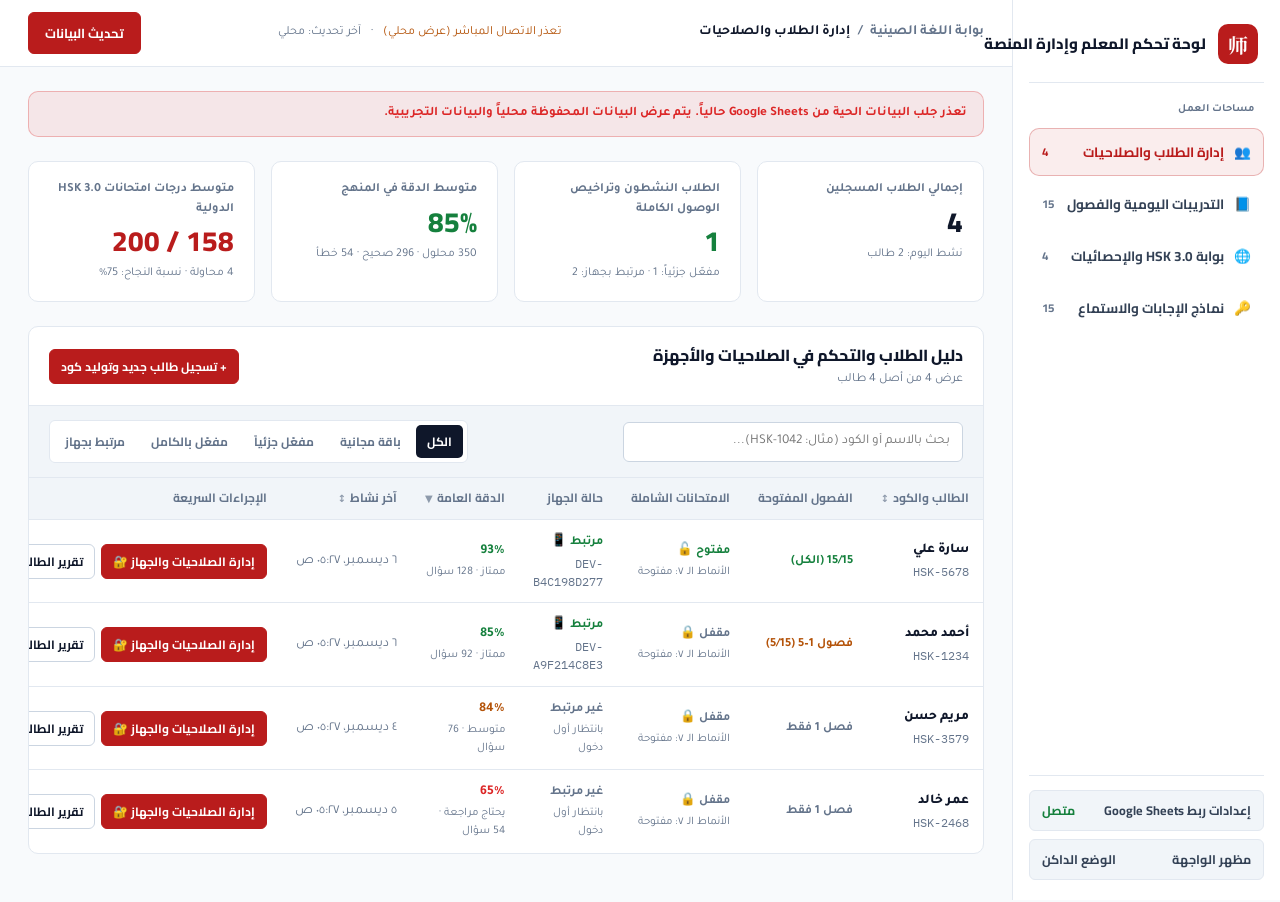
==== commit 52d40d47: "feat(access): add pattern drill access control Introduce pattern drill access management to the syst" ====
--- a/public/teacher-dashboard.html
+++ b/public/teacher-dashboard.html
@@ -3,66 +3,91 @@
   <head>
     <meta charset="UTF-8" />
     <meta name="viewport" content="width=device-width, initial-scale=1.0" />
-    <title>لوحة تحليلات المعلم — بوابة اللغة الصينية - المستوى الأول</title>
+    <title>لوحة تحكم المعلم وإدارة المنصة — بوابة اللغة الصينية HSK 3.0</title>
     <link rel="preconnect" href="https://fonts.googleapis.com" />
     <link rel="preconnect" href="https://fonts.gstatic.com" crossorigin />
     <link
-      href="https://fonts.googleapis.com/css2?family=Cairo:wght@400;600;700&family=Noto+Serif+SC:wght@600;700&family=Tajawal:wght@400;500;700&display=swap"
+      href="https://fonts.googleapis.com/css2?family=Cairo:wght@500;600;700;800&family=IBM+Plex+Mono:wght@500;600&family=Noto+Serif+SC:wght@600;700&family=Tajawal:wght@400;500;700&display=swap"
       rel="stylesheet"
     />
     <style>
       :root {
-        --canvas: #F9F6F0;
+        --canvas: #F8FAFC;
         --surface: #FFFFFF;
-        --surface-muted: #F2ECE1;
-        --ink: #1C1917;
-        --ink-muted: #57534E;
-        --border: rgba(28, 25, 23, 0.12);
-        --border-subtle: rgba(28, 25, 23, 0.08);
-        --cinnabar: #B91C1C;
-        --cinnabar-hover: #991B1B;
-        --cinnabar-soft: rgba(185, 28, 28, 0.09);
-        --gold: #D97706;
-        --gold-soft: rgba(217, 119, 6, 0.12);
+        --surface-subtle: #F1F5F9;
+        --surface-hover: #F8FAFC;
+        --ink: #0F172A;
+        --ink-secondary: #334155;
+        --ink-muted: #64748B;
+        --border: #E2E8F0;
+        --border-strong: #CBD5E1;
+        --accent: #B91C1C;
+        --accent-hover: #991B1B;
+        --accent-soft: rgba(185, 28, 28, 0.08);
+        --accent-border: rgba(185, 28, 28, 0.28);
         --jade: #15803D;
-        --jade-soft: rgba(21, 128, 61, 0.1);
-        --dot-color: rgba(28, 25, 23, 0.04);
-        --backdrop: rgba(18, 17, 16, 0.62);
+        --jade-soft: rgba(21, 128, 61, 0.09);
+        --jade-border: rgba(21, 128, 61, 0.3);
+        --amber: #B45309;
+        --amber-soft: rgba(180, 83, 9, 0.1);
+        --amber-border: rgba(180, 83, 9, 0.3);
+        --crimson: #DC2626;
+        --crimson-soft: rgba(220, 38, 38, 0.09);
+        --crimson-border: rgba(220, 38, 38, 0.28);
+        --backdrop: rgba(15, 23, 42, 0.58);
+        --sidebar-w: 268px;
+        --radius-sm: 6px;
+        --radius-md: 10px;
+        --radius-lg: 14px;
       }
 
       .dark {
-        --canvas: #121110;
-        --surface: #1E1C1A;
-        --surface-muted: #292623;
-        --ink: #F5F2EB;
-        --ink-muted: #A8A29E;
-        --border: rgba(245, 242, 235, 0.12);
-        --border-subtle: rgba(245, 242, 235, 0.08);
-        --cinnabar: #EF4444;
-        --cinnabar-hover: #DC2626;
-        --cinnabar-soft: rgba(239, 68, 68, 0.14);
-        --gold: #F59E0B;
-        --gold-soft: rgba(245, 158, 11, 0.16);
+        --canvas: #0B1120;
+        --surface: #111827;
+        --surface-subtle: #1E293B;
+        --surface-hover: #172033;
+        --ink: #F8FAFC;
+        --ink-secondary: #CBD5E1;
+        --ink-muted: #94A3B8;
+        --border: #1E293B;
+        --border-strong: #334155;
+        --accent: #EF4444;
+        --accent-hover: #DC2626;
+        --accent-soft: rgba(239, 68, 68, 0.14);
+        --accent-border: rgba(239, 68, 68, 0.35);
         --jade: #22C55E;
-        --jade-soft: rgba(34, 197, 94, 0.14);
-        --dot-color: rgba(245, 242, 235, 0.04);
-        --backdrop: rgba(0, 0, 0, 0.72);
-      }
-
-      * {
+        --jade-soft: rgba(34, 197, 94, 0.13);
+        --jade-border: rgba(34, 197, 94, 0.34);
+        --amber: #F59E0B;
+        --amber-soft: rgba(245, 158, 11, 0.14);
+        --amber-border: rgba(245, 158, 11, 0.35);
+        --crimson: #F87171;
+        --crimson-soft: rgba(248, 113, 113, 0.14);
+        --crimson-border: rgba(248, 113, 113, 0.34);
+        --backdrop: rgba(2, 6, 23, 0.78);
+      }
+
+      *,
+      *::before,
+      *::after {
         box-sizing: border-box;
       }
 
+      html,
       body {
         margin: 0;
+        padding: 0;
         min-height: 100vh;
+      }
+
+      body {
         font-family: 'Tajawal', 'Cairo', system-ui, sans-serif;
         background-color: var(--canvas);
-        background-image: radial-gradient(var(--dot-color) 1px, transparent 1px);
-        background-size: 24px 24px;
         color: var(--ink);
-        line-height: 1.6;
-        transition: background-color 180ms ease, color 180ms ease;
+        font-size: 14px;
+        line-height: 1.55;
+        -webkit-font-smoothing: antialiased;
+        transition: background-color 160ms ease, color 160ms ease;
       }
 
       .dark body {
@@ -73,7 +98,7 @@
         overflow: hidden;
       }
 
-      h1, h2, h3, button, th {
+      h1, h2, h3, h4, button, th {
         font-family: 'Cairo', 'Tajawal', system-ui, sans-serif;
       }
 
@@ -81,57 +106,222 @@
         font-family: 'Noto Serif SC', 'KaiTi', 'STKaiti', serif;
       }
 
+      .font-mono,
       .tabular-nums {
         font-variant-numeric: tabular-nums;
       }
 
-      /* شريط التنقل العلوي */
+      .font-mono {
+        font-family: 'IBM Plex Mono', ui-monospace, SFMono-Regular, monospace;
+      }
+
+      button:focus-visible,
+      input:focus-visible,
+      select:focus-visible,
+      [tabindex]:focus-visible {
+        outline: 2px solid var(--accent);
+        outline-offset: 2px;
+      }
+
+      /* ===================== هيكل التطبيق التنفيذي ===================== */
+      .app-shell {
+        display: grid;
+        grid-template-columns: var(--sidebar-w) minmax(0, 1fr);
+        min-height: 100vh;
+      }
+
+      /* القائمة الجانبية */
+      .sidebar {
+        position: sticky;
+        top: 0;
+        height: 100vh;
+        display: flex;
+        flex-direction: column;
+        justify-content: space-between;
+        background-color: var(--surface);
+        border-left: 1px solid var(--border);
+        padding: 20px 16px;
+        z-index: 25;
+      }
+
+      .brand-lockup {
+        display: flex;
+        align-items: center;
+        gap: 12px;
+        padding: 4px 6px 18px;
+        border-bottom: 1px solid var(--border);
+      }
+
+      .brand-seal {
+        width: 40px;
+        height: 40px;
+        border-radius: var(--radius-md);
+        background-color: var(--accent);
+        color: #FFFFFF;
+        display: inline-flex;
+        align-items: center;
+        justify-content: center;
+        font-size: 20px;
+        font-weight: 700;
+        flex-shrink: 0;
+      }
+
+      .brand-name {
+        font-family: 'Cairo', sans-serif;
+        font-size: 15px;
+        font-weight: 800;
+        color: var(--ink);
+        line-height: 1.3;
+        white-space: nowrap;
+      }
+
+      .sidebar-nav {
+        display: flex;
+        flex-direction: column;
+        gap: 4px;
+        margin-top: 18px;
+        flex: 1;
+      }
+
+      .nav-section-label {
+        font-size: 11px;
+        font-weight: 700;
+        color: var(--ink-muted);
+        padding: 0 10px 6px;
+      }
+
+      .nav-item {
+        width: 100%;
+        min-height: 44px;
+        display: flex;
+        align-items: center;
+        justify-content: space-between;
+        gap: 10px;
+        padding: 10px 12px;
+        border: 1px solid transparent;
+        border-radius: var(--radius-md);
+        background: transparent;
+        color: var(--ink-secondary);
+        font-size: 13.5px;
+        font-weight: 700;
+        text-align: right;
+        cursor: pointer;
+        white-space: nowrap;
+        transition: background-color 140ms ease, color 140ms ease, border-color 140ms ease;
+      }
+
+      .nav-item:hover {
+        background-color: var(--surface-subtle);
+        color: var(--ink);
+      }
+
+      .nav-item.active {
+        background-color: var(--accent-soft);
+        border-color: var(--accent-border);
+        color: var(--accent);
+      }
+
+      .nav-item-main {
+        display: inline-flex;
+        align-items: center;
+        gap: 10px;
+        min-width: 0;
+      }
+
+      .nav-item-text {
+        overflow: hidden;
+        text-overflow: ellipsis;
+        white-space: nowrap;
+      }
+
+      .nav-count {
+        font-size: 11.5px;
+        font-weight: 700;
+        color: var(--ink-muted);
+      }
+
+      .nav-item.active .nav-count {
+        color: var(--accent);
+      }
+
+      .sidebar-footer {
+        display: flex;
+        flex-direction: column;
+        gap: 8px;
+        padding-top: 14px;
+        border-top: 1px solid var(--border);
+      }
+
+      .sidebar-util-btn {
+        width: 100%;
+        min-height: 40px;
+        display: inline-flex;
+        align-items: center;
+        justify-content: space-between;
+        gap: 8px;
+        padding: 8px 12px;
+        border-radius: var(--radius-sm);
+        border: 1px solid var(--border);
+        background-color: var(--surface-subtle);
+        color: var(--ink-secondary);
+        font-size: 12.5px;
+        font-weight: 700;
+        cursor: pointer;
+        white-space: nowrap;
+        transition: border-color 140ms ease, color 140ms ease, background-color 140ms ease;
+      }
+
+      .sidebar-util-btn:hover {
+        border-color: var(--border-strong);
+        color: var(--ink);
+      }
+
+      /* المحتوى الرئيسي */
+      .main-column {
+        display: flex;
+        flex-direction: column;
+        min-width: 0;
+      }
+
+      /* الشريط العلوي الملتزم بـ 3 مناطق نظيفة */
       .topbar {
         position: sticky;
         top: 0;
-        z-index: 30;
-        border-bottom: 1px solid var(--border);
-        background-color: var(--canvas);
-        backdrop-filter: blur(8px);
-      }
-
-      .topbar-inner {
-        max-width: 1200px;
-        margin: 0 auto;
-        padding: 0 20px;
-        height: 64px;
+        z-index: 20;
+        min-height: 64px;
         display: flex;
         align-items: center;
         justify-content: space-between;
-        gap: 16px;
-      }
-
-      .brand {
+        gap: 24px;
+        padding: 12px 28px;
+        background-color: var(--surface);
+        border-bottom: 1px solid var(--border);
+      }
+
+      .topbar-breadcrumb {
         display: flex;
         align-items: center;
-        gap: 12px;
+        gap: 8px;
+        font-size: 14px;
+        font-weight: 700;
+        color: var(--ink-muted);
         white-space: nowrap;
-      }
-
-      .seal {
-        width: 34px;
-        height: 34px;
-        border-radius: 4px;
-        border: 1.5px solid var(--cinnabar);
-        color: var(--cinnabar);
-        background: var(--cinnabar-soft);
-        display: inline-flex;
+        overflow: hidden;
+      }
+
+      .topbar-breadcrumb strong {
+        color: var(--ink);
+        overflow: hidden;
+        text-overflow: ellipsis;
+      }
+
+      .topbar-meta {
+        display: flex;
         align-items: center;
-        justify-content: center;
-        font-size: 16px;
-        font-weight: 700;
-        flex-shrink: 0;
-      }
-
-      .brand-title {
-        font-size: 17px;
-        font-weight: 700;
-        color: var(--ink);
+        gap: 10px;
+        font-size: 12.5px;
+        color: var(--ink-muted);
+        white-space: nowrap;
       }
 
       .topbar-actions {
@@ -141,75 +331,44 @@
         flex-shrink: 0;
       }
 
-      /* الإطار الصيني التقليدي */
-      .neo-frame {
-        position: relative;
-        background-color: var(--surface);
-        border: 1px solid var(--border);
-        border-radius: 12px;
-      }
-
-      .neo-frame::before,
-      .neo-frame::after {
-        content: '';
-        position: absolute;
-        width: 14px;
-        height: 14px;
-        pointer-events: none;
-        opacity: 0.5;
-      }
-
-      .neo-frame::before {
-        top: 7px;
-        right: 7px;
-        border-top: 1.5px solid var(--cinnabar);
-        border-right: 1.5px solid var(--cinnabar);
-      }
-
-      .neo-frame::after {
-        bottom: 7px;
-        left: 7px;
-        border-bottom: 1.5px solid var(--cinnabar);
-        border-left: 1.5px solid var(--cinnabar);
-      }
-
-      /* أزرار وحقول */
+      /* الأزرار القياسية */
       .btn {
         display: inline-flex;
         align-items: center;
         justify-content: center;
-        gap: 8px;
+        gap: 7px;
         min-height: 40px;
         padding: 8px 16px;
-        border-radius: 8px;
+        border-radius: var(--radius-sm);
+        border: 1px solid var(--border-strong);
+        background-color: var(--surface);
+        color: var(--ink);
         font-size: 13px;
         font-weight: 700;
         cursor: pointer;
-        border: 1px solid var(--border);
-        background-color: var(--surface);
-        color: var(--ink);
         white-space: nowrap;
-        transition: border-color 150ms ease, background-color 150ms ease, color 150ms ease;
+        flex-shrink: 0;
+        transition: background-color 140ms ease, border-color 140ms ease, color 140ms ease, transform 140ms ease;
       }
 
       .btn:hover:not(:disabled) {
-        border-color: var(--cinnabar);
+        background-color: var(--surface-subtle);
       }
 
       .btn:disabled {
-        opacity: 0.55;
+        opacity: 0.52;
         cursor: not-allowed;
       }
 
       .btn-primary {
-        background-color: var(--cinnabar);
-        border-color: var(--cinnabar);
+        background-color: var(--accent);
+        border-color: var(--accent);
         color: #FFFFFF;
       }
 
       .btn-primary:hover:not(:disabled) {
-        background-color: var(--cinnabar-hover);
-        border-color: var(--cinnabar-hover);
+        background-color: var(--accent-hover);
+        border-color: var(--accent-hover);
       }
 
       .btn-jade {
@@ -222,583 +381,399 @@
         opacity: 0.92;
       }
 
-      .btn-ghost {
-        background-color: transparent;
-        color: var(--ink-muted);
-      }
-
-      .btn-ghost:hover:not(:disabled) {
-        color: var(--cinnabar);
-      }
-
-      .input {
+      .btn-danger-outline {
+        background-color: var(--crimson-soft);
+        border-color: var(--crimson-border);
+        color: var(--crimson);
+      }
+
+      .btn-danger-outline:hover:not(:disabled) {
+        background-color: var(--crimson);
+        border-color: var(--crimson);
+        color: #FFFFFF;
+      }
+
+      .btn-sm {
+        min-height: 34px;
+        padding: 5px 11px;
+        font-size: 12px;
+      }
+
+      .workspace-body {
         width: 100%;
-        min-height: 42px;
-        padding: 9px 14px;
-        border-radius: 8px;
-        border: 1px solid var(--border);
-        background-color: var(--canvas);
-        color: var(--ink);
-        font-family: inherit;
-        font-size: 14px;
-        outline: none;
-        transition: border-color 150ms ease, box-shadow 150ms ease;
-      }
-
-      .input:focus {
-        border-color: var(--cinnabar);
-        box-shadow: 0 0 0 3px var(--cinnabar-soft);
-      }
-
-      .input-ltr {
-        direction: ltr;
-        text-align: left;
-      }
-
-      /* الحاوية الرئيسية */
-      .container {
-        max-width: 1200px;
+        max-width: 1320px;
         margin: 0 auto;
-        padding: 32px 20px 56px;
+        padding: 24px 28px 48px;
         display: flex;
         flex-direction: column;
         gap: 24px;
       }
 
-      .page-header {
-        display: flex;
-        flex-wrap: wrap;
-        align-items: flex-end;
-        justify-content: space-between;
+      /* شريط تنبيه الأخطاء */
+      .error-banner {
+        display: none;
+        padding: 12px 16px;
+        border-radius: var(--radius-md);
+        border: 1px solid var(--crimson-border);
+        background-color: var(--crimson-soft);
+        color: var(--crimson);
+        font-size: 13px;
+        font-weight: 700;
+      }
+
+      .error-banner.visible {
+        display: block;
+      }
+
+      /* ===================== شريط مؤشرات الأداء الأربعة (Top KPI Strip) ===================== */
+      .kpi-grid {
+        display: grid;
+        grid-template-columns: repeat(4, minmax(0, 1fr));
         gap: 16px;
-        padding-bottom: 18px;
-        border-bottom: 1px solid var(--border);
-      }
-
-      .meta-line {
+      }
+
+      .kpi-card {
+        background-color: var(--surface);
+        border: 1px solid var(--border);
+        border-radius: var(--radius-md);
+        padding: 18px 20px;
+        display: flex;
+        flex-direction: column;
+        gap: 6px;
+      }
+
+      .kpi-label {
+        font-size: 12.5px;
+        font-weight: 700;
+        color: var(--ink-muted);
+      }
+
+      .kpi-value {
+        font-family: 'Cairo', sans-serif;
+        font-size: 28px;
+        font-weight: 800;
+        line-height: 1.2;
+        color: var(--ink);
+      }
+
+      .kpi-sub {
         font-size: 12px;
         color: var(--ink-muted);
-        display: flex;
-        align-items: center;
-        gap: 8px;
-        margin-bottom: 4px;
-      }
-
-      .page-title {
-        margin: 0;
-        font-size: 28px;
-        font-weight: 700;
-        line-height: 1.3;
-      }
-
-      /* شبكة البطاقات العلوية (مولد الطلاب + إعداد الرابط) */
-      .top-panels-grid {
-        display: grid;
-        grid-template-columns: repeat(2, minmax(0, 1fr));
+      }
+
+      .tone-jade { color: var(--jade) !important; }
+      .tone-amber { color: var(--amber) !important; }
+      .tone-crimson { color: var(--crimson) !important; }
+      .tone-accent { color: var(--accent) !important; }
+      .tone-muted { color: var(--ink-muted) !important; }
+
+      /* ===================== ألواح مساحات العمل ===================== */
+      .tab-panel {
+        display: flex;
+        flex-direction: column;
         gap: 20px;
       }
 
-      @media (max-width: 960px) {
-        .top-panels-grid {
-          grid-template-columns: 1fr;
-        }
-      }
-
-      .config-panel {
-        padding: 22px 24px;
-        display: flex;
-        flex-direction: column;
-        gap: 14px;
-      }
-
-      .config-header {
+      .tab-panel.hidden {
+        display: none;
+      }
+
+      .panel-surface {
+        background-color: var(--surface);
+        border: 1px solid var(--border);
+        border-radius: var(--radius-md);
+        overflow: hidden;
+      }
+
+      .panel-header {
         display: flex;
         flex-wrap: wrap;
         align-items: center;
         justify-content: space-between;
-        gap: 8px;
-      }
-
-      .config-title {
+        gap: 14px;
+        padding: 16px 20px;
+        border-bottom: 1px solid var(--border);
+      }
+
+      .panel-title {
         margin: 0;
         font-size: 16px;
-        font-weight: 700;
-      }
-
-      .config-status {
-        font-size: 12px;
-        font-weight: 700;
-      }
-
-      .status-live {
-        color: var(--jade);
-      }
-
-      .status-preview {
-        color: var(--gold);
-      }
-
-      .status-error {
-        color: var(--cinnabar);
-      }
-
-      .config-form {
-        display: flex;
-        flex-wrap: wrap;
-        gap: 10px;
-        align-items: center;
-      }
-
-      .config-input-wrap {
-        flex: 1 1 220px;
-      }
-
-      .config-hint {
-        margin: 0;
-        font-size: 12px;
+        font-weight: 800;
+        color: var(--ink);
+      }
+
+      .panel-subtitle {
+        margin: 2px 0 0;
+        font-size: 12.5px;
         color: var(--ink-muted);
       }
 
-      /* صندوق نتيجة توليد الكود */
-      .generated-result {
-        display: none;
-        padding: 14px 16px;
-        border-radius: 10px;
-        border: 1px solid var(--jade);
-        background-color: var(--jade-soft);
+      /* شريط البحث والفلاتر */
+      .toolbar-row {
+        display: flex;
         flex-wrap: wrap;
         align-items: center;
         justify-content: space-between;
         gap: 12px;
-      }
-
-      .generated-result.visible {
-        display: flex;
-      }
-
-      .generated-info {
-        display: flex;
-        flex-direction: column;
-        gap: 2px;
-      }
-
-      .generated-line {
-        font-size: 14px;
+        padding: 14px 20px;
+        border-bottom: 1px solid var(--border);
+        background-color: var(--surface-subtle);
+      }
+
+      .input,
+      .select {
+        min-height: 40px;
+        padding: 8px 12px;
+        border-radius: var(--radius-sm);
+        border: 1px solid var(--border-strong);
+        background-color: var(--surface);
         color: var(--ink);
-      }
-
-      .generated-code {
-        direction: ltr;
-        unicode-bidi: isolate;
+        font-family: inherit;
+        font-size: 13.5px;
+      }
+
+      .search-input {
+        min-width: 240px;
+        flex: 1;
+        max-width: 340px;
+      }
+
+      .segmented-filters {
+        display: inline-flex;
+        flex-wrap: wrap;
+        align-items: center;
+        gap: 4px;
+        padding: 4px;
+        border-radius: var(--radius-sm);
+        background-color: var(--surface);
+        border: 1px solid var(--border);
+      }
+
+      .filter-btn {
+        min-height: 32px;
+        padding: 5px 11px;
+        border: none;
+        border-radius: 5px;
+        background: transparent;
+        color: var(--ink-muted);
+        font-size: 12px;
         font-weight: 700;
-        color: var(--cinnabar);
-        letter-spacing: 0.04em;
-      }
-
-      .generated-actions {
-        display: flex;
+        cursor: pointer;
+        white-space: nowrap;
+        transition: background-color 140ms ease, color 140ms ease;
+      }
+
+      .filter-btn:hover {
+        color: var(--ink);
+      }
+
+      .filter-btn.active {
+        background-color: var(--ink);
+        color: var(--surface);
+      }
+
+      /* لوحة تسجيل طالب جديد المدمجة */
+      .register-drawer {
+        display: none;
+        padding: 16px 20px;
+        border-bottom: 1px solid var(--border);
+        background-color: var(--canvas);
+      }
+
+      .register-drawer.open {
+        display: block;
+      }
+
+      .register-form {
+        display: flex;
+        flex-wrap: wrap;
         align-items: center;
         gap: 10px;
       }
 
-      .copy-confirm {
+      .generated-box {
         display: none;
-        font-size: 12px;
-        font-weight: 700;
-        color: var(--jade);
-      }
-
-      .copy-confirm.visible {
-        display: inline-block;
-      }
-
-      /* بطاقات المؤشرات */
-      .kpi-grid {
-        display: grid;
-        grid-template-columns: repeat(4, minmax(0, 1fr));
-        gap: 16px;
-      }
-
-      @media (max-width: 960px) {
-        .kpi-grid {
-          grid-template-columns: repeat(2, minmax(0, 1fr));
-        }
-      }
-
-      @media (max-width: 540px) {
-        .kpi-grid {
-          grid-template-columns: 1fr;
-        }
-      }
-
-      .kpi-card {
-        background-color: var(--surface);
-        border: 1px solid var(--border);
-        border-radius: 12px;
-        padding: 20px;
-        display: flex;
-        flex-direction: column;
-        gap: 8px;
-      }
-
-      .kpi-label {
+        margin-top: 12px;
+        padding: 12px 16px;
+        border-radius: var(--radius-sm);
+        border: 1px solid var(--jade-border);
+        background-color: var(--jade-soft);
+        align-items: center;
+        justify-content: space-between;
+        flex-wrap: wrap;
+        gap: 12px;
+      }
+
+      .generated-box.visible {
+        display: flex;
+      }
+
+      /* ===================== الجداول التنفيذية عالية الكثافة ===================== */
+      .table-scroll {
+        width: 100%;
+        overflow-x: auto;
+      }
+
+      table {
+        width: 100%;
+        border-collapse: collapse;
+        text-align: right;
+      }
+
+      thead th {
+        padding: 11px 14px;
         font-size: 12px;
         font-weight: 700;
         color: var(--ink-muted);
-      }
-
-      .kpi-value {
-        font-size: 28px;
-        font-weight: 700;
-        line-height: 1.2;
-      }
-
-      .kpi-sub {
+        background-color: var(--surface-subtle);
+        border-bottom: 1px solid var(--border);
+        white-space: nowrap;
+      }
+
+      thead th[data-sort] {
+        cursor: pointer;
+        user-select: none;
+      }
+
+      thead th[data-sort]:hover {
+        color: var(--ink);
+      }
+
+      .sort-arrow {
+        margin-right: 4px;
+        font-size: 10px;
+        opacity: 0.7;
+      }
+
+      tbody td {
+        padding: 12px 14px;
+        border-bottom: 1px solid var(--border);
+        vertical-align: middle;
+        font-size: 13.5px;
+      }
+
+      tbody tr:last-child td {
+        border-bottom: none;
+      }
+
+      tbody tr.data-row:hover {
+        background-color: var(--surface-hover);
+      }
+
+      .student-primary-cell {
+        display: flex;
+        flex-direction: column;
+        gap: 2px;
+      }
+
+      .student-name {
+        font-weight: 800;
+        color: var(--ink);
+      }
+
+      .student-code-sub {
         font-size: 12px;
         color: var(--ink-muted);
       }
 
-      .tone-cinnabar {
-        color: var(--cinnabar);
-      }
-
-      .tone-gold {
-        color: var(--gold);
-      }
-
-      .tone-jade {
-        color: var(--jade);
-      }
-
-      /* قسم الجدول */
-      .table-section {
-        background-color: var(--surface);
-        border: 1px solid var(--border);
-        border-radius: 12px;
-        overflow: hidden;
-      }
-
-      .table-toolbar {
-        padding: 18px 22px;
-        border-bottom: 1px solid var(--border);
-        display: flex;
-        flex-wrap: wrap;
+      .status-line {
+        font-size: 12.5px;
+        font-weight: 700;
+        white-space: nowrap;
+      }
+
+      .sub-meta {
+        display: block;
+        font-size: 11.5px;
+        color: var(--ink-muted);
+        margin-top: 2px;
+      }
+
+      .row-actions {
+        display: flex;
         align-items: center;
-        justify-content: space-between;
-        gap: 12px;
-      }
-
-      .search-wrap {
-        flex: 1 1 260px;
-        max-width: 380px;
-      }
-
-      .table-meta {
-        font-size: 12px;
+        gap: 6px;
+        flex-wrap: nowrap;
+      }
+
+      .empty-row {
+        text-align: center;
+        padding: 36px 20px !important;
         color: var(--ink-muted);
-      }
-
-      .table-scroll {
-        width: 100%;
-        overflow-x: auto;
-      }
-
-      table {
-        width: 100%;
-        border-collapse: collapse;
-        min-width: 860px;
-      }
-
-      thead th {
-        background-color: var(--surface-muted);
-        color: var(--ink-muted);
-        font-size: 12px;
-        font-weight: 700;
-        text-align: right;
-        padding: 13px 16px;
-        border-bottom: 1px solid var(--border);
-        white-space: nowrap;
-        cursor: pointer;
-        user-select: none;
-        transition: color 150ms ease;
-      }
-
-      thead th:hover {
-        color: var(--cinnabar);
-      }
-
-      thead th.sorted {
-        color: var(--cinnabar);
-      }
-
-      .sort-arrow {
-        display: inline-block;
-        margin-right: 5px;
-        font-size: 11px;
-        opacity: 0.7;
-      }
-
-      tbody td {
-        padding: 14px 16px;
         font-size: 14px;
-        border-bottom: 1px solid var(--border-subtle);
-        vertical-align: middle;
-        white-space: nowrap;
-      }
-
-      tbody tr:last-child td {
-        border-bottom: none;
-      }
-
-      tbody tr.student-row {
-        cursor: pointer;
-        transition: background-color 140ms ease;
-      }
-
-      tbody tr.student-row:hover,
-      tbody tr.student-row:focus-visible {
-        background-color: var(--canvas);
-        outline: none;
-      }
-
-      .student-name-cell {
-        display: flex;
-        flex-direction: column;
-        gap: 2px;
-      }
-
-      .student-name {
-        font-weight: 700;
-        color: var(--ink);
-      }
-
-      .student-row:hover .student-name {
-        color: var(--cinnabar);
-      }
-
-      .row-drilldown-hint {
-        font-size: 11px;
-        color: var(--ink-muted);
-      }
-
-      .progress-cell {
+      }
+
+      /* شريط التقدم */
+      .progress-inline {
         display: flex;
         align-items: center;
-        gap: 10px;
-        min-width: 125px;
+        gap: 8px;
+        min-width: 120px;
       }
 
       .progress-track {
         flex: 1;
-        height: 6px;
+        height: 7px;
         border-radius: 999px;
-        background-color: var(--border);
+        background-color: var(--surface-subtle);
         overflow: hidden;
       }
 
       .progress-fill {
         height: 100%;
         border-radius: 999px;
-        background-color: var(--cinnabar);
-      }
-
-      .progress-fill.good {
-        background-color: var(--jade);
-      }
-
-      .progress-fill.warn {
-        background-color: var(--gold);
-      }
-
-      .empty-row {
-        text-align: center;
-        padding: 36px 20px;
-        color: var(--ink-muted);
-        font-size: 14px;
-      }
-
-      .error-banner {
-        display: none;
-        padding: 10px 14px;
-        border-radius: 8px;
-        border: 1px solid var(--cinnabar);
-        background-color: var(--cinnabar-soft);
-        color: var(--cinnabar);
-        font-size: 13px;
-        font-weight: 600;
-      }
-
-      .error-banner.visible {
-        display: block;
-      }
-
-      /* نافذة بروفايل الطالب التفصيلي */
-      .modal-backdrop {
-        position: fixed;
-        inset: 0;
-        z-index: 60;
-        background-color: var(--backdrop);
-        backdrop-filter: blur(3px);
-        display: none;
+        background-color: var(--accent);
+      }
+
+      .progress-fill.jade { background-color: var(--jade); }
+      .progress-fill.amber { background-color: var(--amber); }
+      .progress-fill.crimson { background-color: var(--crimson); }
+
+      /* ===================== تبويب ٢: تحليل الفصول ونقاط الضعف ===================== */
+      .weakspots-grid {
+        display: grid;
+        grid-template-columns: repeat(3, minmax(0, 1fr));
+        gap: 14px;
+        padding: 16px 20px;
+      }
+
+      .weakspot-item {
+        padding: 14px 16px;
+        border-radius: var(--radius-md);
+        border: 1px solid var(--border);
+        background-color: var(--canvas);
+        display: flex;
+        flex-direction: column;
+        gap: 6px;
+      }
+
+      .weakspot-item.alert {
+        border-color: var(--crimson-border);
+        background-color: var(--crimson-soft);
+      }
+
+      .weakspot-item.watch {
+        border-color: var(--amber-border);
+        background-color: var(--amber-soft);
+      }
+
+      .weakspot-item.strong {
+        border-color: var(--jade-border);
+        background-color: var(--jade-soft);
+      }
+
+      .chapter-tag {
+        display: inline-flex;
         align-items: center;
-        justify-content: center;
-        padding: 20px;
-      }
-
-      .modal-backdrop.open {
-        display: flex;
-      }
-
-      .modal-dialog {
-        width: 100%;
-        max-width: 940px;
-        max-height: 90vh;
-        display: flex;
-        flex-direction: column;
-        overflow: hidden;
-        box-shadow: 0 24px 60px rgba(0, 0, 0, 0.28);
-      }
-
-      .modal-header {
-        padding: 22px 26px;
-        border-bottom: 1px solid var(--border);
-        display: flex;
-        flex-wrap: wrap;
-        align-items: flex-start;
-        justify-content: space-between;
-        gap: 16px;
-        background-color: var(--surface);
-      }
-
-      .modal-student-id {
-        display: flex;
-        align-items: center;
-        gap: 14px;
-      }
-
-      .modal-seal {
-        width: 46px;
-        height: 46px;
-        font-size: 20px;
-      }
-
-      .modal-title {
-        margin: 0;
-        font-size: 22px;
-        font-weight: 700;
-        line-height: 1.3;
-      }
-
-      .modal-body {
-        padding: 22px 26px 26px;
-        overflow-y: auto;
-        display: flex;
-        flex-direction: column;
-        gap: 20px;
-        background-color: var(--canvas);
-      }
-
-      .modal-stats-strip {
-        display: grid;
-        grid-template-columns: repeat(5, minmax(0, 1fr));
-        gap: 12px;
-      }
-
-      @media (max-width: 840px) {
-        .modal-stats-strip {
-          grid-template-columns: repeat(2, minmax(0, 1fr));
-        }
-      }
-
-      .mini-stat {
-        background-color: var(--surface);
-        border: 1px solid var(--border);
-        border-radius: 10px;
-        padding: 14px 16px;
-        display: flex;
-        flex-direction: column;
-        gap: 4px;
-      }
-
-      .mini-stat-label {
-        font-size: 11px;
-        font-weight: 700;
-        color: var(--ink-muted);
-      }
-
-      .mini-stat-value {
-        font-size: 20px;
-        font-weight: 700;
-      }
-
-      .chapters-card {
-        background-color: var(--surface);
-        border: 1px solid var(--border);
-        border-radius: 10px;
-        overflow: hidden;
-      }
-
-      .chapters-card-header {
-        padding: 14px 18px;
-        border-bottom: 1px solid var(--border);
-        display: flex;
-        flex-wrap: wrap;
-        align-items: center;
-        justify-content: space-between;
-        gap: 10px;
-      }
-
-      .chapters-card-title {
-        margin: 0;
-        font-size: 15px;
-        font-weight: 700;
-      }
-
-      .legend-inline {
-        display: flex;
-        flex-wrap: wrap;
-        align-items: center;
-        gap: 12px;
-        font-size: 11px;
-        color: var(--ink-muted);
-      }
-
-      .chapters-table {
-        width: 100%;
-        border-collapse: collapse;
-        min-width: 640px;
-      }
-
-      .chapters-table thead th {
-        cursor: default;
-        padding: 11px 14px;
-      }
-
-      .chapters-table thead th:hover {
-        color: var(--ink-muted);
-      }
-
-      .chapters-table tbody td {
-        padding: 11px 14px;
-        font-size: 13px;
-      }
-
-      .chapters-table tbody tr.high-error-row {
-        background-color: var(--cinnabar-soft);
-      }
-
-      .chapter-name-wrap {
-        display: flex;
-        align-items: center;
-        gap: 10px;
+        gap: 8px;
       }
 
       .chapter-numeral {
         width: 28px;
         height: 28px;
-        border-radius: 5px;
-        border: 1px solid var(--border);
-        background-color: var(--canvas);
+        border-radius: 6px;
+        background-color: var(--accent-soft);
+        color: var(--accent);
         display: inline-flex;
         align-items: center;
         justify-content: center;
@@ -807,997 +782,1169 @@
         flex-shrink: 0;
       }
 
-      .high-error-row .chapter-numeral {
-        border-color: var(--cinnabar);
-        color: var(--cinnabar);
-      }
-
-      .status-text {
-        font-size: 12px;
-        font-weight: 700;
-      }
-
-      footer {
-        max-width: 1200px;
-        margin: 0 auto;
-        padding: 20px;
-        border-top: 1px solid var(--border);
-        display: flex;
-        flex-wrap: wrap;
-        justify-content: space-between;
-        gap: 8px;
-        font-size: 12px;
-        color: var(--ink-muted);
-      }
-
-      /* تبويبات اللوحة الرئيسية */
-      .dashboard-tabs {
-        display: inline-flex;
-        flex-wrap: wrap;
-        gap: 6px;
-        padding: 5px;
-        border-radius: 10px;
-        border: 1px solid var(--border);
-        background-color: var(--surface-muted);
-        align-self: flex-start;
-      }
-
-      .tab-btn {
-        min-height: 40px;
-        padding: 8px 18px;
-        border-radius: 7px;
-        border: none;
-        background: transparent;
-        color: var(--ink-muted);
-        font-size: 13px;
-        font-weight: 700;
-        cursor: pointer;
-        transition: background-color 150ms ease, color 150ms ease;
-      }
-
-      .tab-btn:hover {
-        color: var(--ink);
-      }
-
-      .tab-btn.active {
-        background-color: var(--surface);
-        color: var(--cinnabar);
-        box-shadow: 0 1px 3px rgba(0, 0, 0, 0.08);
-      }
-
-      .tab-panel {
-        display: flex;
-        flex-direction: column;
-        gap: 24px;
-      }
-
-      .tab-panel.hidden {
-        display: none;
-      }
-
-      /* شبكة بنك الأسئلة حسب الأنماط العشرة */
-      .bank-section-card {
-        background-color: var(--surface);
-        border: 1px solid var(--border);
-        border-radius: 12px;
-        padding: 22px 24px;
-        display: flex;
-        flex-direction: column;
-        gap: 16px;
-      }
-
       .bank-drills-grid {
         display: grid;
         grid-template-columns: repeat(5, minmax(0, 1fr));
         gap: 12px;
-      }
-
-      @media (max-width: 1024px) {
-        .bank-drills-grid {
-          grid-template-columns: repeat(2, minmax(0, 1fr));
-        }
-      }
-
-      @media (max-width: 540px) {
-        .bank-drills-grid {
-          grid-template-columns: 1fr;
-        }
-      }
-
-      .bank-drill-card {
+        padding: 16px 20px;
+      }
+
+      .bank-drill-item {
+        padding: 12px 14px;
+        border-radius: var(--radius-sm);
         border: 1px solid var(--border);
-        border-radius: 10px;
         background-color: var(--canvas);
-        padding: 14px;
+      }
+
+      /* ===================== تبويب ٣: بوابة HSK 3.0 ===================== */
+      .hsk-patterns-summary-grid {
+        display: grid;
+        grid-template-columns: repeat(7, minmax(0, 1fr));
+        gap: 10px;
+        padding: 16px 20px;
+      }
+
+      .hsk-pattern-card {
+        padding: 12px;
+        border-radius: var(--radius-sm);
+        border: 1px solid var(--border);
+        background-color: var(--canvas);
         display: flex;
         flex-direction: column;
+        gap: 4px;
+      }
+
+      .hsk-pattern-row-grid {
+        display: grid;
+        grid-template-columns: repeat(7, minmax(64px, 1fr));
+        gap: 6px;
+      }
+
+      .hsk-pattern-cell {
+        padding: 5px 6px;
+        border-radius: 6px;
+        border: 1px solid var(--border);
+        background-color: var(--canvas);
+        font-size: 11px;
+        text-align: center;
+      }
+
+      .mock-attempt-row {
+        display: flex;
+        flex-wrap: wrap;
+        align-items: center;
+        gap: 8px;
+        padding: 5px 0;
+        border-bottom: 1px dashed var(--border);
+        font-size: 12.5px;
+      }
+
+      .mock-attempt-row:last-child {
+        border-bottom: none;
+      }
+
+      /* ===================== تبويب ٤: نماذج الإجابات ونصوص الاستماع ===================== */
+      .viewer-list {
+        padding: 18px 20px;
+        display: flex;
+        flex-direction: column;
+        gap: 14px;
+      }
+
+      .hsk-q-card {
+        border: 1px solid var(--border);
+        border-radius: var(--radius-md);
+        padding: 16px 18px;
+        background-color: var(--canvas);
+        display: flex;
+        flex-direction: column;
+        gap: 12px;
+      }
+
+      .hsk-q-head {
+        display: flex;
+        flex-wrap: wrap;
+        align-items: center;
         justify-content: space-between;
+        gap: 10px;
+        padding-bottom: 10px;
+        border-bottom: 1px solid var(--border);
+      }
+
+      .hsk-transcript-box {
+        padding: 12px 14px;
+        border-radius: var(--radius-sm);
+        border: 1px solid var(--border);
+        background-color: var(--surface);
+        display: flex;
+        flex-direction: column;
+        gap: 6px;
+      }
+
+      .hsk-options-grid {
+        display: grid;
+        grid-template-columns: repeat(auto-fit, minmax(190px, 1fr));
         gap: 8px;
       }
 
-      .bank-drill-meta {
-        font-size: 11px;
-        color: var(--ink-muted);
-        display: flex;
+      .hsk-opt-item {
+        padding: 10px 12px;
+        border-radius: var(--radius-sm);
+        border: 1px solid var(--border);
+        background-color: var(--surface);
+        display: flex;
+        flex-direction: column;
+        gap: 3px;
+        font-size: 12.5px;
+      }
+
+      .hsk-opt-item.correct {
+        border-color: var(--jade-border);
+        background-color: var(--jade-soft);
+      }
+
+      /* ===================== النوافذ المنبثقة (Modals) ===================== */
+      .modal-backdrop {
+        position: fixed;
+        inset: 0;
+        z-index: 60;
+        display: none;
+        align-items: center;
+        justify-content: center;
+        padding: 20px;
+        background-color: var(--backdrop);
+        backdrop-filter: blur(2px);
+      }
+
+      .modal-backdrop.open {
+        display: flex;
+      }
+
+      .modal-dialog {
+        width: 100%;
+        max-width: 780px;
+        max-height: 90vh;
+        display: flex;
+        flex-direction: column;
+        background-color: var(--surface);
+        border: 1px solid var(--border-strong);
+        border-radius: var(--radius-lg);
+        overflow: hidden;
+      }
+
+      .modal-dialog.wide {
+        max-width: 960px;
+      }
+
+      .modal-header {
+        display: flex;
+        align-items: flex-start;
         justify-content: space-between;
-        align-items: center;
-      }
-
-      .bank-drill-title {
-        font-size: 13px;
-        font-weight: 700;
-        color: var(--ink);
-        line-height: 1.4;
-      }
-
-      .bank-drill-count {
-        font-size: 20px;
-        font-weight: 700;
-        color: var(--cinnabar);
-      }
-
-      .grade-label {
-        font-size: 13px;
-        font-weight: 700;
-      }
-
-      /* بوابة HSK الدولية للمعلم */
-      .hsk-viewer-controls {
+        gap: 16px;
         padding: 18px 22px;
         border-bottom: 1px solid var(--border);
+        background-color: var(--surface-subtle);
+      }
+
+      .modal-title {
+        margin: 0;
+        font-size: 18px;
+        font-weight: 800;
+        color: var(--ink);
+      }
+
+      .modal-meta {
+        margin-top: 4px;
+        display: flex;
+        flex-wrap: wrap;
+        align-items: center;
+        gap: 8px;
+        font-size: 12.5px;
+        color: var(--ink-muted);
+      }
+
+      .modal-body {
+        padding: 20px 22px;
+        overflow-y: auto;
+        display: flex;
+        flex-direction: column;
+        gap: 20px;
+      }
+
+      .modal-footer {
         display: flex;
         flex-wrap: wrap;
         align-items: center;
         justify-content: space-between;
         gap: 12px;
-      }
-
-      .hsk-filter-group {
-        display: flex;
-        flex-wrap: wrap;
+        padding: 14px 22px;
+        border-top: 1px solid var(--border);
+        background-color: var(--surface-subtle);
+      }
+
+      /* ===================== نافذة التحكم في الصلاحيات والجهاز ===================== */
+      .access-section-title {
+        margin: 0 0 10px;
+        font-size: 13.5px;
+        font-weight: 800;
+        color: var(--ink);
+        display: flex;
         align-items: center;
+        justify-content: space-between;
         gap: 8px;
       }
 
-      .hsk-select {
-        min-height: 40px;
-        padding: 8px 14px;
-        border-radius: 8px;
+      .presets-grid {
+        display: grid;
+        grid-template-columns: repeat(3, minmax(0, 1fr));
+        gap: 10px;
+      }
+
+      .preset-btn {
+        min-height: 54px;
+        padding: 10px 12px;
+        border-radius: var(--radius-md);
+        border: 1px solid var(--border-strong);
+        background-color: var(--canvas);
+        color: var(--ink);
+        text-align: right;
+        cursor: pointer;
+        display: flex;
+        flex-direction: column;
+        justify-content: center;
+        gap: 2px;
+        transition: border-color 140ms ease, background-color 140ms ease, transform 140ms ease;
+      }
+
+      .preset-btn:hover {
+        border-color: var(--accent);
+        background-color: var(--accent-soft);
+      }
+
+      .preset-btn.vip {
+        border-color: var(--jade-border);
+        background-color: var(--jade-soft);
+      }
+
+      .preset-btn.vip:hover {
+        border-color: var(--jade);
+      }
+
+      .preset-btn-title {
+        font-size: 12.5px;
+        font-weight: 800;
+        color: var(--ink);
+      }
+
+      .preset-btn-sub {
+        font-size: 11px;
+        color: var(--ink-muted);
+      }
+
+      /* شبكة الأزرار الـ 15 للفصول */
+      .chapters-toggle-grid {
+        display: grid;
+        grid-template-columns: repeat(5, minmax(0, 1fr));
+        gap: 8px;
+      }
+
+      .ch-tile {
+        min-height: 62px;
+        padding: 8px 10px;
+        border-radius: var(--radius-sm);
+        border: 1px solid var(--border-strong);
+        background-color: var(--surface-subtle);
+        color: var(--ink-muted);
+        cursor: pointer;
+        display: flex;
+        flex-direction: column;
+        align-items: flex-start;
+        justify-content: space-between;
+        gap: 4px;
+        text-align: right;
+        transition: background-color 130ms ease, border-color 130ms ease, color 130ms ease;
+      }
+
+      .ch-tile:hover {
+        border-color: var(--ink-muted);
+      }
+
+      .ch-tile.unlocked {
+        background-color: var(--jade-soft);
+        border-color: var(--jade-border);
+        color: var(--jade);
+      }
+
+      .ch-tile-top {
+        width: 100%;
+        display: flex;
+        align-items: center;
+        justify-content: space-between;
+        gap: 4px;
+      }
+
+      .ch-tile-zh {
+        font-size: 13.5px;
+        font-weight: 700;
+      }
+
+      .ch-tile-state {
+        font-size: 11px;
+        font-weight: 700;
+      }
+
+      .ch-tile-ar {
+        font-size: 11.5px;
+        font-weight: 700;
+        color: var(--ink);
+        white-space: nowrap;
+        overflow: hidden;
+        text-overflow: ellipsis;
+        width: 100%;
+      }
+
+      .ch-tile:not(.unlocked) .ch-tile-ar {
+        color: var(--ink-muted);
+      }
+
+      /* مفاتيح التبديل (Toggle Switches) */
+      .toggles-stack {
+        display: flex;
+        flex-direction: column;
+        gap: 10px;
+      }
+
+      .toggle-row {
+        display: flex;
+        align-items: center;
+        justify-content: space-between;
+        gap: 14px;
+        padding: 13px 16px;
+        border-radius: var(--radius-md);
         border: 1px solid var(--border);
         background-color: var(--canvas);
+        cursor: pointer;
+      }
+
+      .toggle-row:hover {
+        border-color: var(--border-strong);
+      }
+
+      .toggle-info-title {
+        font-size: 13.5px;
+        font-weight: 800;
         color: var(--ink);
-        font-family: inherit;
-        font-size: 13px;
-        font-weight: 700;
-      }
-
-      .hsk-questions-list {
-        padding: 20px 22px;
-        display: flex;
-        flex-direction: column;
-        gap: 16px;
-      }
-
-      .hsk-q-card {
-        border: 1px solid var(--border);
-        border-radius: 10px;
-        background-color: var(--canvas);
-        padding: 16px 18px;
-        display: flex;
-        flex-direction: column;
-        gap: 12px;
-      }
-
-      .hsk-q-head {
+      }
+
+      .toggle-info-desc {
+        font-size: 12px;
+        color: var(--ink-muted);
+        margin-top: 2px;
+      }
+
+      .switch {
+        position: relative;
+        width: 46px;
+        height: 26px;
+        flex-shrink: 0;
+      }
+
+      .switch input {
+        opacity: 0;
+        width: 0;
+        height: 0;
+        position: absolute;
+      }
+
+      .switch-slider {
+        position: absolute;
+        inset: 0;
+        border-radius: 999px;
+        background-color: var(--border-strong);
+        transition: background-color 150ms ease;
+      }
+
+      .switch-slider::before {
+        content: '';
+        position: absolute;
+        width: 20px;
+        height: 20px;
+        top: 3px;
+        left: 3px;
+        border-radius: 50%;
+        background-color: #FFFFFF;
+        transition: transform 150ms cubic-bezier(0.16, 1, 0.3, 1);
+      }
+
+      .switch input:checked + .switch-slider {
+        background-color: var(--jade);
+      }
+
+      .switch input:checked + .switch-slider::before {
+        transform: translateX(20px);
+      }
+
+      .switch input:focus-visible + .switch-slider {
+        outline: 2px solid var(--accent);
+        outline-offset: 2px;
+      }
+
+      /* صندوق ربط الجهاز */
+      .device-control-box {
         display: flex;
         flex-wrap: wrap;
         align-items: center;
         justify-content: space-between;
-        gap: 8px;
-        font-size: 12px;
-        color: var(--ink-muted);
-      }
-
-      .hsk-transcript-box {
-        border: 1px solid var(--border);
-        border-radius: 8px;
-        background-color: var(--surface);
-        padding: 12px 14px;
-        display: flex;
-        flex-direction: column;
-        gap: 6px;
-      }
-
-      .hsk-options-grid {
-        display: grid;
-        grid-template-columns: repeat(3, minmax(0, 1fr));
-        gap: 8px;
-      }
-
-      @media (max-width: 760px) {
-        .hsk-options-grid {
-          grid-template-columns: 1fr;
-        }
-      }
-
-      .hsk-opt-item {
-        border: 1px solid var(--border);
-        border-radius: 8px;
-        background-color: var(--surface);
-        padding: 10px 12px;
-        font-size: 13px;
-        display: flex;
-        flex-direction: column;
-        gap: 3px;
-      }
-
-      .hsk-opt-item.correct {
-        border-color: var(--jade);
-        background-color: var(--jade-soft);
-      }
-
-      .hsk-pattern-pills {
-        display: grid;
-        grid-template-columns: repeat(auto-fill, minmax(112px, 1fr));
-        gap: 6px;
-        font-size: 11px;
-        color: var(--ink-muted);
-      }
-
-      .hsk-pattern-chip {
-        border: 1px solid var(--border);
-        border-radius: 7px;
-        background-color: var(--canvas);
-        padding: 5px 8px;
-        display: flex;
-        flex-direction: column;
-        gap: 2px;
-      }
-
-      .hsk-pattern-chip-top {
-        display: flex;
-        align-items: center;
-        justify-content: space-between;
-        gap: 4px;
-      }
-
-      .hsk-pattern-chip-meta {
-        font-size: 10px;
-        color: var(--ink-muted);
-      }
-
-      .modal-hsk-section {
-        margin-top: 22px;
-      }
-
-      /* زر ونافذة إدارة الصلاحيات */
-      .access-cell {
-        display: flex;
-        flex-direction: column;
-        align-items: flex-start;
-        gap: 5px;
-      }
-
-      .access-summary-text {
-        font-size: 11px;
-        font-weight: 700;
-        color: var(--ink-muted);
-      }
-
-      .btn-access {
-        min-height: 34px;
-        padding: 5px 11px;
-        border-radius: 7px;
-        border: 1px solid rgba(180, 83, 9, 0.35);
-        background-color: var(--gold-soft);
-        color: var(--gold);
-        font-family: inherit;
-        font-size: 12px;
-        font-weight: 700;
-        cursor: pointer;
-        white-space: nowrap;
-        transition: background-color 140ms ease, border-color 140ms ease;
-      }
-
-      .btn-access:hover {
-        border-color: var(--gold);
-        background-color: rgba(217, 119, 6, 0.18);
-      }
-
-      .access-modal-dialog {
-        max-width: 720px;
-      }
-
-      .access-quick-bar {
-        display: flex;
-        flex-wrap: wrap;
-        align-items: center;
-        justify-content: space-between;
-        gap: 10px;
-        margin-bottom: 14px;
-      }
-
-      .access-chapters-grid {
-        display: grid;
-        grid-template-columns: repeat(3, minmax(0, 1fr));
-        gap: 8px;
-        margin-bottom: 18px;
-      }
-
-      @media (max-width: 680px) {
-        .access-chapters-grid {
-          grid-template-columns: repeat(2, minmax(0, 1fr));
-        }
-      }
-
-      .access-ch-item {
-        display: flex;
-        align-items: center;
-        gap: 8px;
-        padding: 9px 11px;
-        border-radius: 8px;
+        gap: 14px;
+        padding: 14px 16px;
+        border-radius: var(--radius-md);
         border: 1px solid var(--border);
         background-color: var(--canvas);
-        cursor: pointer;
+      }
+
+      .device-id-readout {
+        display: inline-block;
+        margin-top: 6px;
+        padding: 3px 9px;
+        border-radius: 5px;
+        border: 1px dashed var(--border-strong);
+        background-color: var(--surface);
         font-size: 12px;
-        font-weight: 700;
-        transition: border-color 140ms ease, background-color 140ms ease;
-      }
-
-      .access-ch-item:hover {
-        border-color: var(--cinnabar);
-      }
-
-      .access-ch-item input[type="checkbox"] {
-        width: 16px;
-        height: 16px;
-        accent-color: var(--cinnabar);
-        cursor: pointer;
-        flex-shrink: 0;
-      }
-
-      .access-mocks-box {
-        display: flex;
-        align-items: center;
-        justify-content: space-between;
-        gap: 12px;
-        padding: 14px 16px;
-        border-radius: 10px;
-        border: 1px solid var(--border);
-        background-color: var(--canvas);
-        cursor: pointer;
-        margin-bottom: 16px;
-      }
-
-      .access-mocks-box:hover {
-        border-color: var(--jade);
-      }
-
-      .access-mocks-box input[type="checkbox"] {
-        width: 18px;
-        height: 18px;
-        accent-color: var(--jade);
-        cursor: pointer;
-        flex-shrink: 0;
-      }
-
-      .access-device-box {
-        display: flex;
-        flex-wrap: wrap;
-        align-items: center;
-        justify-content: space-between;
-        gap: 12px;
-        padding: 14px 16px;
-        border: 1px solid var(--border);
-        border-radius: 10px;
-        background-color: var(--bg-soft);
-        margin-bottom: 16px;
-      }
-
-      .device-status-row {
-        display: flex;
-        flex-wrap: wrap;
-        align-items: center;
+        font-weight: 600;
+        color: var(--ink-secondary);
+      }
+
+      /* إشعارات التوست (Toast) */
+      .toast-stack {
+        position: fixed;
+        bottom: 22px;
+        left: 22px;
+        z-index: 90;
+        display: flex;
+        flex-direction: column;
         gap: 8px;
-        margin-top: 6px;
-      }
-
-      .device-badge {
-        display: inline-flex;
-        align-items: center;
-        gap: 5px;
-        padding: 3px 9px;
-        border-radius: 6px;
-        font-size: 12px;
-        font-weight: 700;
-      }
-
-      .device-badge.bound {
-        background-color: var(--jade-soft);
-        color: var(--jade);
-        border: 1px solid rgba(21, 128, 61, 0.35);
-      }
-
-      .device-badge.unbound {
-        background-color: var(--surface);
-        color: var(--ink-muted);
-        border: 1px solid var(--border);
-      }
-
-      .device-id-code {
-        font-size: 11px;
-        font-weight: 700;
-        color: var(--ink-muted);
-        background-color: var(--surface);
-        border: 1px dashed var(--border);
-        border-radius: 6px;
-        padding: 2px 8px;
-      }
-
-      .btn-reset-device {
-        min-height: 38px;
-        padding: 7px 14px;
-        border-radius: 8px;
-        border: 1px solid rgba(185, 28, 28, 0.45);
-        background-color: var(--cinnabar-soft);
-        color: var(--cinnabar);
-        font-family: inherit;
-        font-size: 12px;
-        font-weight: 700;
-        cursor: pointer;
-        white-space: nowrap;
-        transition: background-color 150ms ease, color 150ms ease, opacity 150ms ease;
-      }
-
-      .btn-reset-device:hover:not(:disabled) {
-        background-color: var(--cinnabar);
-        color: #fff;
-      }
-
-      .btn-reset-device:disabled {
-        opacity: 0.48;
-        cursor: not-allowed;
-      }
-
-      .device-summary-chip {
-        font-size: 11px;
-        font-weight: 700;
-      }
-
-      .access-status-msg {
-        display: none;
-        padding: 10px 14px;
-        border-radius: 8px;
+        pointer-events: none;
+      }
+
+      .toast {
+        pointer-events: auto;
+        min-width: 260px;
+        max-width: 420px;
+        padding: 12px 16px;
+        border-radius: var(--radius-md);
+        border: 1px solid var(--border-strong);
+        background-color: var(--ink);
+        color: var(--surface);
         font-size: 13px;
         font-weight: 700;
-        margin-bottom: 14px;
-      }
-
-      .access-status-msg.visible {
-        display: block;
-      }
-
-      .access-status-msg.ok {
-        border: 1px solid rgba(21, 128, 61, 0.35);
-        background-color: var(--jade-soft);
-        color: var(--jade);
-      }
-
-      .access-status-msg.info {
-        border: 1px solid rgba(180, 83, 9, 0.35);
-        background-color: var(--gold-soft);
-        color: var(--gold);
-      }
-
-      .access-footer-actions {
-        display: flex;
-        flex-wrap: wrap;
-        align-items: center;
-        justify-content: flex-end;
-        gap: 10px;
-        padding-top: 14px;
-        border-top: 1px solid var(--border);
-      }
-
-      .hsk-model-attempt {
-        display: flex;
-        flex-wrap: wrap;
-        align-items: center;
-        gap: 8px;
-        font-size: 12px;
-        padding: 4px 0;
-        border-bottom: 1px dashed var(--border-subtle);
-      }
-
-      .hsk-model-attempt:last-child {
-        border-bottom: none;
+        box-shadow: 0 10px 26px rgba(15, 23, 42, 0.22);
+        opacity: 0;
+        transform: translateY(10px);
+        transition: opacity 160ms ease, transform 160ms cubic-bezier(0.16, 1, 0.3, 1);
+      }
+
+      .toast.show {
+        opacity: 1;
+        transform: translateY(0);
+      }
+
+      .toast.ok {
+        background-color: var(--jade);
+        border-color: var(--jade);
+        color: #FFFFFF;
+      }
+
+      .toast.warn {
+        background-color: var(--amber);
+        border-color: var(--amber);
+        color: #FFFFFF;
+      }
+
+      /* ===================== الاستجابة للشاشات المتوسطة والصغيرة ===================== */
+      @media (max-width: 1120px) {
+        .kpi-grid {
+          grid-template-columns: repeat(2, minmax(0, 1fr));
+        }
+        .hsk-patterns-summary-grid {
+          grid-template-columns: repeat(4, minmax(0, 1fr));
+        }
+        .bank-drills-grid {
+          grid-template-columns: repeat(2, minmax(0, 1fr));
+        }
+        .weakspots-grid {
+          grid-template-columns: 1fr;
+        }
+      }
+
+      @media (max-width: 900px) {
+        .app-shell {
+          grid-template-columns: 1fr;
+        }
+        .sidebar {
+          position: static;
+          height: auto;
+          border-left: none;
+          border-bottom: 1px solid var(--border);
+          padding: 14px 16px;
+        }
+        .sidebar-nav {
+          flex-direction: row;
+          overflow-x: auto;
+          margin-top: 12px;
+          padding-bottom: 4px;
+        }
+        .nav-section-label {
+          display: none;
+        }
+        .nav-item {
+          width: auto;
+          flex-shrink: 0;
+        }
+        .sidebar-footer {
+          flex-direction: row;
+          margin-top: 10px;
+          padding-top: 10px;
+        }
+        .topbar {
+          padding: 10px 16px;
+          gap: 12px;
+        }
+        .topbar-meta {
+          display: none;
+        }
+        .workspace-body {
+          padding: 16px 16px 36px;
+        }
+        .presets-grid {
+          grid-template-columns: 1fr;
+        }
+        .chapters-toggle-grid {
+          grid-template-columns: repeat(3, minmax(0, 1fr));
+        }
+      }
+
+      @media (max-width: 560px) {
+        .kpi-grid {
+          grid-template-columns: 1fr;
+        }
+        .chapters-toggle-grid {
+          grid-template-columns: repeat(2, minmax(0, 1fr));
+        }
+        .hsk-patterns-summary-grid {
+          grid-template-columns: repeat(2, minmax(0, 1fr));
+        }
       }
 
       @media (prefers-reduced-motion: reduce) {
-        * {
+        *,
+        *::before,
+        *::after {
           transition: none !important;
+          animation: none !important;
         }
       }
     </style>
   </head>
   <body>
-    <header class="topbar">
-      <div class="topbar-inner">
-        <div class="brand">
-          <span class="seal font-hanzi" aria-hidden="true">师</span>
-          <span class="brand-title">لوحة تحليلات المعلم — بوابة اللغة الصينية</span>
+    <div class="app-shell">
+      <!-- ==================== القائمة الجانبية ==================== -->
+      <aside class="sidebar" aria-label="التنقل الرئيسي للوحة المعلم">
+        <div>
+          <div class="brand-lockup">
+            <span class="brand-seal font-hanzi" aria-hidden="true">师</span>
+            <div class="brand-name">لوحة تحكم المعلم وإدارة المنصة</div>
+          </div>
+
+          <nav class="sidebar-nav" role="tablist" aria-label="أقسام مساحة العمل">
+            <div class="nav-section-label">مساحات العمل</div>
+
+            <button
+              type="button"
+              class="nav-item active"
+              id="navTabStudents"
+              role="tab"
+              aria-selected="true"
+              aria-controls="panelStudents"
+              data-tab="students"
+            >
+              <span class="nav-item-main">
+                <span aria-hidden="true">👥</span>
+                <span class="nav-item-text">إدارة الطلاب والصلاحيات</span>
+              </span>
+              <span id="navCountStudents" class="nav-count tabular-nums">0</span>
+            </button>
+
+            <button
+              type="button"
+              class="nav-item"
+              id="navTabChapters"
+              role="tab"
+              aria-selected="false"
+              aria-controls="panelChapters"
+              data-tab="chapters"
+            >
+              <span class="nav-item-main">
+                <span aria-hidden="true">📘</span>
+                <span class="nav-item-text">التدريبات اليومية والفصول</span>
+              </span>
+              <span class="nav-count tabular-nums">15</span>
+            </button>
+
+            <button
+              type="button"
+              class="nav-item"
+              id="navTabHsk"
+              role="tab"
+              aria-selected="false"
+              aria-controls="panelHsk"
+              data-tab="hsk"
+            >
+              <span class="nav-item-main">
+                <span aria-hidden="true">🌐</span>
+                <span class="nav-item-text">بوابة HSK 3.0 والإحصائيات</span>
+              </span>
+              <span id="navCountHsk" class="nav-count tabular-nums">0</span>
+            </button>
+
+            <button
+              type="button"
+              class="nav-item"
+              id="navTabAnswerKeys"
+              role="tab"
+              aria-selected="false"
+              aria-controls="panelAnswerKeys"
+              data-tab="answer-keys"
+            >
+              <span class="nav-item-main">
+                <span aria-hidden="true">🔑</span>
+                <span class="nav-item-text">نماذج الإجابات والاستماع</span>
+              </span>
+              <span class="nav-count tabular-nums">15</span>
+            </button>
+          </nav>
         </div>
 
-        <div class="topbar-actions">
-          <button type="button" id="refreshBtn" class="btn btn-primary">
-            <span id="refreshBtnLabel">تحديث البيانات</span>
+        <div class="sidebar-footer">
+          <button type="button" id="openSheetsSettingsBtn" class="sidebar-util-btn">
+            <span>إعدادات ربط Google Sheets</span>
+            <span id="sidebarSyncBadge" class="tone-jade">مضبوط</span>
           </button>
-          <button type="button" id="themeToggleBtn" class="btn" aria-label="تبديل المظهر">
-            <span id="themeToggleLabel">حبر الليل</span>
+          <button type="button" id="themeToggleBtn" class="sidebar-util-btn">
+            <span>مظهر الواجهة</span>
+            <span id="themeToggleLabel">الوضع الداكن</span>
           </button>
         </div>
+      </aside>
+
+      <!-- ==================== العمود الرئيسي ==================== -->
+      <div class="main-column">
+        <!-- الشريط العلوي (3 مناطق واضحة) -->
+        <header class="topbar">
+          <div class="topbar-breadcrumb">
+            <span>بوابة اللغة الصينية</span>
+            <span aria-hidden="true">/</span>
+            <strong id="topbarActiveTitle">إدارة الطلاب والصلاحيات</strong>
+          </div>
+
+          <div class="topbar-meta tabular-nums">
+            <span id="connectionStatusText">جارٍ التحقق من الاتصال...</span>
+            <span aria-hidden="true">·</span>
+            <span id="lastFetchLabel">آخر تحديث: —</span>
+          </div>
+
+          <div class="topbar-actions">
+            <button type="button" id="refreshBtn" class="btn btn-primary">
+              <span id="refreshBtnLabel">تحديث البيانات</span>
+            </button>
+          </div>
+        </header>
+
+        <main class="workspace-body">
+          <div id="errorBanner" class="error-banner" role="alert"></div>
+
+          <!-- ==================== شريط مؤشرات الأداء العلوية (4 KPI Cards) ==================== -->
+          <section class="kpi-grid" aria-label="ملخص مؤشرات المنصة">
+            <article class="kpi-card">
+              <span class="kpi-label">إجمالي الطلاب المسجلين</span>
+              <span id="kpiTotalStudents" class="kpi-value tabular-nums">0</span>
+              <span id="kpiTotalStudentsSub" class="kpi-sub tabular-nums">نشط اليوم: 0 طالب</span>
+            </article>
+
+            <article class="kpi-card">
+              <span class="kpi-label">الطلاب النشطون وتراخيص الوصول الكاملة</span>
+              <span id="kpiVipStudents" class="kpi-value tabular-nums tone-jade">0</span>
+              <span id="kpiVipStudentsSub" class="kpi-sub tabular-nums">مفعّل جزئياً: 0 · مرتبط بجهاز: 0</span>
+            </article>
+
+            <article class="kpi-card">
+              <span class="kpi-label">متوسط الدقة في المنهج</span>
+              <span id="kpiAvgAccuracy" class="kpi-value tabular-nums">0%</span>
+              <span id="kpiAvgAccuracySub" class="kpi-sub tabular-nums">0 سؤال محلول · 0 صحيح · 0 خطأ</span>
+            </article>
+
+            <article class="kpi-card">
+              <span class="kpi-label">متوسط درجات امتحانات HSK 3.0 الدولية</span>
+              <span id="kpiHskAvgScore" class="kpi-value tabular-nums tone-accent">—</span>
+              <span id="kpiHskAvgScoreSub" class="kpi-sub tabular-nums">0 محاولة · نسبة النجاح: —</span>
+            </article>
+          </section>
+
+          <!-- ==================== تبويب ١: إدارة الطلاب والصلاحيات ==================== -->
+          <section id="panelStudents" class="tab-panel" role="tabpanel" aria-labelledby="navTabStudents">
+            <div class="panel-surface">
+              <div class="panel-header">
+                <div>
+                  <h1 class="panel-title">دليل الطلاب والتحكم في الصلاحيات والأجهزة</h1>
+                  <p class="panel-subtitle" id="tableCountMeta">عرض 0 من أصل 0 طالب</p>
+                </div>
+                <button type="button" id="toggleRegisterDrawerBtn" class="btn btn-primary btn-sm">
+                  + تسجيل طالب جديد وتوليد كود
+                </button>
+              </div>
+
+              <!-- لوحة تسجيل طالب جديد المدمجة -->
+              <div id="registerDrawer" class="register-drawer">
+                <form id="registerStudentForm" class="register-form" novalidate>
+                  <input
+                    id="newStudentNameInput"
+                    type="text"
+                    class="input"
+                    style="min-width:260px;flex:1;max-width:380px"
+                    placeholder="أدخل اسم الطالب الثلاثي (مثال: يوسف محمود علي)"
+                    autocomplete="off"
+                  />
+                  <button type="submit" id="generateStudentBtn" class="btn btn-primary">
+                    توليد كود وحفظ في Google Sheets
+                  </button>
+                  <span id="generatorStatus" style="font-size:12.5px;font-weight:700;color:var(--ink-muted)"></span>
+                </form>
+
+                <div id="generatorError" class="error-banner" style="margin-top:10px" role="alert"></div>
+
+                <div id="generatedResultBox" class="generated-box">
+                  <div class="tabular-nums" style="font-size:13.5px">
+                    <span>تم تسجيل الطالب: <strong id="generatedNameOut">—</strong></span>
+                    <span aria-hidden="true"> · </span>
+                    <span>كود الدخول: <strong id="generatedCodeOut" class="font-mono tone-accent" dir="ltr">—</strong></span>
+                  </div>
+                  <button type="button" id="copyCredentialsBtn" class="btn btn-sm">
+                    نسخ بيانات الدخول للطالب
+                  </button>
+                </div>
+              </div>
+
+              <!-- شريط البحث والفلاتر -->
+              <div class="toolbar-row">
+                <input
+                  id="searchInput"
+                  type="search"
+                  class="input search-input"
+                  placeholder="بحث بالاسم أو الكود (مثال: HSK-1042)..."
+                  aria-label="بحث في دليل الطلاب"
+                />
+
+                <div class="segmented-filters" id="studentFilterBar" role="group" aria-label="تصفية الطلاب حسب الباقة">
+                  <button type="button" class="filter-btn active" data-filter="all">الكل</button>
+                  <button type="button" class="filter-btn" data-filter="free">باقة مجانية</button>
+                  <button type="button" class="filter-btn" data-filter="partial">مفعّل جزئياً</button>
+                  <button type="button" class="filter-btn" data-filter="vip">مفعّل بالكامل</button>
+                  <button type="button" class="filter-btn" data-filter="bound">مرتبط بجهاز</button>
+                </div>
+              </div>
+
+              <div class="table-scroll">
+                <table>
+                  <thead>
+                    <tr>
+                      <th data-sort="studentName">الطالب والكود<span class="sort-arrow"></span></th>
+                      <th>الفصول المفتوحة</th>
+                      <th>الامتحانات الشاملة</th>
+                      <th>حالة الجهاز</th>
+                      <th data-sort="accuracyPercent">الدقة العامة<span class="sort-arrow"></span></th>
+                      <th data-sort="lastActive">آخر نشاط<span class="sort-arrow"></span></th>
+                      <th>الإجراءات السريعة</th>
+                    </tr>
+                  </thead>
+                  <tbody id="studentsTableBody"></tbody>
+                </table>
+              </div>
+            </div>
+          </section>
+
+          <!-- ==================== تبويب ٢: التدريبات اليومية وتحليل الفصول ==================== -->
+          <section id="panelChapters" class="tab-panel hidden" role="tabpanel" aria-labelledby="navTabChapters">
+            <!-- أبرز نقاط الضعف والقوة على مستوى الصف -->
+            <div class="panel-surface">
+              <div class="panel-header">
+                <div>
+                  <h2 class="panel-title">أبرز نقاط الضعف ومؤشرات الإتقان على مستوى الصف</h2>
+                  <p class="panel-subtitle">تحليل تلقائي للفصول التي تتطلب مراجعة جماعية مقارنة بالفصول المتقنة</p>
+                </div>
+              </div>
+              <div id="classWeakSpotsGrid" class="weakspots-grid"></div>
+            </div>
+
+            <!-- جدول إتقان الفصول الـ ١٥ على مستوى الصف -->
+            <div class="panel-surface">
+              <div class="panel-header">
+                <div>
+                  <h2 class="panel-title">تحليل الفصول الـ ١٥ على مستوى الصف</h2>
+                  <p class="panel-subtitle">ممتاز ٨٥٪+ · متوسط ٧٠٪–٨٤٪ · يحتاج مراجعة أقل من ٧٠٪</p>
+                </div>
+              </div>
+              <div class="table-scroll">
+                <table>
+                  <thead>
+                    <tr>
+                      <th>الفصل</th>
+                      <th>محتوى المنهج</th>
+                      <th>الطلاب النشطون</th>
+                      <th>إجمالي المحلول</th>
+                      <th>الصحيح / الخطأ</th>
+                      <th>متوسط الدقة</th>
+                      <th>التقييم العام</th>
+                    </tr>
+                  </thead>
+                  <tbody id="classChaptersTableBody"></tbody>
+                </table>
+              </div>
+            </div>
+
+            <!-- تحليل تفصيلي لفصول طالب محدد -->
+            <div class="panel-surface">
+              <div class="panel-header">
+                <div>
+                  <h2 class="panel-title">تحليل الفصول الـ ١٥ حسب الطالب</h2>
+                  <p class="panel-subtitle">اختر طالباً لمراجعة أدائه التفصيلي في كل فصل على حدة</p>
+                </div>
+                <select id="chapterStudentSelect" class="select" aria-label="اختيار الطالب لتحليل فصوله"></select>
+              </div>
+              <div class="table-scroll">
+                <table>
+                  <thead>
+                    <tr>
+                      <th>الفصل</th>
+                      <th>المحلول</th>
+                      <th>الصحيح</th>
+                      <th>الأخطاء</th>
+                      <th>نسبة الدقة</th>
+                      <th>التقييم</th>
+                    </tr>
+                  </thead>
+                  <tbody id="selectedStudentChaptersBody"></tbody>
+                </table>
+              </div>
+            </div>
+
+            <!-- ملخص أنواع التدريبات العشرة في بنك المنهج -->
+            <div class="panel-surface">
+              <div class="panel-header">
+                <div>
+                  <h2 class="panel-title">توزيع الأسئلة على أنواع التدريبات اليومية (١٠ أنواع)</h2>
+                  <p class="panel-subtitle" id="bankInventoryMeta">الفصول المتاحة حالياً: ١–٥</p>
+                </div>
+              </div>
+              <div id="bankDrillsGrid" class="bank-drills-grid"></div>
+            </div>
+          </section>
+
+          <!-- ==================== تبويب ٣: بوابة HSK 3.0 الدولية والإحصائيات ==================== -->
+          <section id="panelHsk" class="tab-panel hidden" role="tabpanel" aria-labelledby="navTabHsk">
+            <div class="kpi-grid">
+              <article class="kpi-card">
+                <span class="kpi-label">إجمالي الامتحانات الموحدة المنجزة</span>
+                <span id="hskKpiTotalExams" class="kpi-value tabular-nums">0</span>
+                <span id="hskKpiStudentsAttempted" class="kpi-sub tabular-nums">عبر 0 طالب</span>
+              </article>
+              <article class="kpi-card">
+                <span class="kpi-label">نسبة النجاح (١٢٠ / ٢٠٠ فأكثر)</span>
+                <span id="hskKpiPassRate" class="kpi-value tabular-nums tone-jade">0%</span>
+                <span id="hskKpiPassCountSub" class="kpi-sub tabular-nums">0 ناجح · 0 لم يجتز</span>
+              </article>
+              <article class="kpi-card">
+                <span class="kpi-label">متوسط درجات الامتحانات الشاملة</span>
+                <span id="hskKpiAvgScore" class="kpi-value tabular-nums tone-accent">—</span>
+                <span class="kpi-sub">من أصل ٢٠٠ درجة (١٠٠ استماع + ١٠٠ قراءة)</span>
+              </article>
+              <article class="kpi-card">
+                <span class="kpi-label">متوسط دقة الأنماط الدولية الـ ٧</span>
+                <span id="hskKpiPatternAvg" class="kpi-value tabular-nums">—</span>
+                <span id="hskKpiPatternSub" class="kpi-sub tabular-nums">عبر تدريبات الأنماط المستقلة</span>
+              </article>
+            </div>
+
+            <!-- ملخص متوسط الصف في الأنماط الـ ٧ -->
+            <div class="panel-surface">
+              <div class="panel-header">
+                <div>
+                  <h2 class="panel-title">متوسط أداء الصف في أنماط HSK 3.0 السبعة المستقلة</h2>
+                  <p class="panel-subtitle">٤ أنماط استماع (听力) و ٣ أنماط قراءة واستنتاج (阅读)</p>
+                </div>
+              </div>
+              <div id="hskClassPatternsGrid" class="hsk-patterns-summary-grid"></div>
+            </div>
+
+            <!-- جدول نتائج الامتحانات الشاملة الـ ١٥ + الأنماط الـ ٧ لكل طالب -->
+            <div class="panel-surface">
+              <div class="panel-header">
+                <div>
+                  <h2 class="panel-title">سجل نتائج الامتحانات الموحدة (١٥ نموذجاً) وتدريبات الأنماط</h2>
+                  <p class="panel-subtitle">درجات الاستماع /100، القراءة /100، المجموع /200، وحالة الاجتياز</p>
+                </div>
+              </div>
+              <div class="toolbar-row">
+                <input
+                  id="hskSearchInput"
+                  type="search"
+                  class="input search-input"
+                  placeholder="بحث باسم الطالب أو الكود..."
+                  aria-label="بحث في نتائج HSK"
+                />
+                <select id="hskTrackFilter" class="select" aria-label="تصفية مسار الامتحان">
+                  <option value="all">جميع المسارات (دولي + عربي)</option>
+                  <option value="international">النماذج الدولية المعتمدة (١٠)</option>
+                  <option value="arabic">النماذج التطبيقية العربية (٥)</option>
+                </select>
+              </div>
+              <div class="table-scroll">
+                <table>
+                  <thead>
+                    <tr>
+                      <th>الطالب</th>
+                      <th>نتائج الامتحانات الشاملة (/200)</th>
+                      <th>تفصيل الأنماط الدولية الـ ٧</th>
+                      <th>متوسط الأنماط</th>
+                    </tr>
+                  </thead>
+                  <tbody id="hskStudentsTableBody"></tbody>
+                </table>
+              </div>
+            </div>
+          </section>
+
+          <!-- ==================== تبويب ٤: نماذج الإجابات ونصوص الاستماع ==================== -->
+          <section id="panelAnswerKeys" class="tab-panel hidden" role="tabpanel" aria-labelledby="navTabAnswerKeys">
+            <div class="panel-surface">
+              <div class="panel-header">
+                <div>
+                  <h2 class="panel-title">عارض نماذج الإجابات ونصوص الاستماع المخفية (١٥ نموذجاً)</h2>
+                  <p class="panel-subtitle">خاص بالمعلم: يعرض النصوص الصوتية المخفية، الخيارات A–F، الإجابات الصحيحة، والشرح العربي</p>
+                </div>
+                <span id="viewerCountMeta" class="tabular-nums" style="font-size:12.5px;font-weight:700;color:var(--ink-muted)">—</span>
+              </div>
+
+              <div class="toolbar-row">
+                <div style="display:flex;flex-wrap:wrap;gap:10px;align-items:center;flex:1">
+                  <select id="hskViewerTrackSelect" class="select" aria-label="المسار">
+                    <option value="international">النماذج الدولية المعتمدة (١٠ نماذج)</option>
+                    <option value="arabic">النماذج التطبيقية العربية (٥ نماذج)</option>
+                  </select>
+
+                  <select id="hskViewerModelSelect" class="select" style="min-width:240px" aria-label="النموذج"></select>
+
+                  <select id="hskViewerSectionSelect" class="select" aria-label="القسم">
+                    <option value="all">جميع الأسئلة (١–٤٠)</option>
+                    <option value="listening">قسم الاستماع (听力 · ١–٢٠)</option>
+                    <option value="reading">قسم القراءة (阅读 · ٢١–٤٠)</option>
+                  </select>
+
+                  <input
+                    id="hskViewerSearchInput"
+                    type="search"
+                    class="input"
+                    style="min-width:200px;flex:1;max-width:280px"
+                    placeholder="بحث في نص السؤال أو الترجمة..."
+                    aria-label="بحث في أسئلة النموذج"
+                  />
+                </div>
+              </div>
+
+              <div id="hskViewerContainer" class="viewer-list"></div>
+            </div>
+          </section>
+        </main>
       </div>
-    </header>
-
-    <main class="container">
-      <section class="page-header">
-        <div>
-          <div class="meta-line">
-            <span>إدارة الطلاب والمتابعة</span>
-            <span aria-hidden="true">·</span>
-            <span>المستوى الأول</span>
-            <span aria-hidden="true">·</span>
-            <span>١٥ فصلاً · ١٠ أنماط تدريبية</span>
+    </div>
+
+    <!-- ==================== نافذة التحكم في الصلاحيات والجهاز ==================== -->
+    <div
+      id="accessModalBackdrop"
+      class="modal-backdrop"
+      role="dialog"
+      aria-modal="true"
+      aria-labelledby="accessModalTitle"
+    >
+      <div class="modal-dialog">
+        <div class="modal-header">
+          <div>
+            <h2 id="accessModalTitle" class="modal-title">التحكم في الصلاحيات والجهاز</h2>
+            <div class="modal-meta tabular-nums">
+              <span>الطالب: <strong id="accessStudentName" style="color:var(--ink)">—</strong></span>
+              <span aria-hidden="true">·</span>
+              <span>الكود: <strong id="accessStudentCode" class="font-mono" dir="ltr" style="color:var(--accent)">—</strong></span>
+              <span aria-hidden="true">·</span>
+              <span id="accessHeaderDeviceSummary">الجهاز: غير مرتبط</span>
+            </div>
           </div>
-          <h1 class="page-title">تقارير أداء الطلاب وبنك الأسئلة</h1>
+          <button type="button" id="closeAccessModalBtn" class="btn btn-sm">إغلاق</button>
         </div>
-        <div class="meta-line tabular-nums" id="lastFetchLabel">آخر تحديث: —</div>
-      </section>
-
-      <!-- شريط التبديل بين تقارير الطلاب وبنك أسئلة المنهج -->
-      <nav class="dashboard-tabs" role="tablist" aria-label="أقسام لوحة المعلم">
-        <button
-          type="button"
-          id="tabBtnStudents"
-          class="tab-btn active"
-          role="tab"
-          aria-selected="true"
-          aria-controls="tabPanelStudents"
-        >
-          تقارير وأداء الطلاب
-        </button>
-        <button
-          type="button"
-          id="tabBtnBank"
-          class="tab-btn"
-          role="tab"
-          aria-selected="false"
-          aria-controls="tabPanelBank"
-        >
-          بنك أسئلة المنهج
-        </button>
-        <button
-          type="button"
-          id="tabBtnHsk"
-          class="tab-btn"
-          role="tab"
-          aria-selected="false"
-          aria-controls="tabPanelHsk"
-        >
-          بوابة HSK الدولية والإحصائيات
-        </button>
-      </nav>
-
-      <!-- التبويب الأول: تقارير وأداء الطلاب -->
-      <div id="tabPanelStudents" class="tab-panel" role="tabpanel" aria-labelledby="tabBtnStudents">
-      <!-- البطاقتان العلويتان: إضافة طالب وتوليد كود + إعداد رابط الشيت -->
-      <div class="top-panels-grid">
-        <!-- بطاقة إضافة طالب جديد وتوليد كود دخول -->
-        <section class="neo-frame config-panel" aria-label="إضافة طالب جديد وتوليد كود دخول">
-          <div class="config-header">
-            <h2 class="config-title">إضافة طالب جديد وتوليد كود دخول</h2>
-            <span id="generatorStatus" class="config-status status-live"></span>
-          </div>
-
-          <form id="registerStudentForm" class="config-form">
-            <div class="config-input-wrap">
-              <input
-                id="newStudentNameInput"
-                type="text"
-                class="input"
-                placeholder="اسم الطالب (مثال: يوسف طارق)"
-                aria-label="اسم الطالب"
-                autocomplete="off"
-              />
-            </div>
-            <button type="submit" id="generateStudentBtn" class="btn btn-primary">
-              توليد الكود وربط بالشيت
-            </button>
-          </form>
-
-          <div id="generatorError" class="error-banner" role="alert"></div>
-
-          <!-- نتيجة التوليد مع زر النسخ السريع -->
-          <div id="generatedResultBox" class="generated-result" aria-live="polite">
-            <div class="generated-info">
-              <span class="generated-line">
-                الاسم: <strong id="generatedNameOut">—</strong>
-              </span>
-              <span class="generated-line">
-                كود الدخول: <span id="generatedCodeOut" class="generated-code tabular-nums">—</span>
-              </span>
-            </div>
-
-            <div class="generated-actions">
-              <span id="copyConfirmBadge" class="copy-confirm">تم النسخ!</span>
-              <button type="button" id="copyCredentialsBtn" class="btn btn-jade">
-                نسخ الاسم والكود
+
+        <div class="modal-body">
+          <!-- ١. أزرار الباقات الجاهزة (Quick Presets) -->
+          <div>
+            <h3 class="access-section-title">
+              <span>١. الباقات الجاهزة (تطبيق سريع)</span>
+            </h3>
+            <div class="presets-grid">
+              <button type="button" id="presetFreeTrialBtn" class="preset-btn">
+                <span class="preset-btn-title">باقة التجربة المجانية (الفصل 1 فقط)</span>
+                <span class="preset-btn-sub">فصل ١ · الأنماط مفتوحة · الامتحانات مقفلة</span>
+              </button>
+              <button type="button" id="presetAvailable15Btn" class="preset-btn">
+                <span class="preset-btn-title">تفعيل الفصول المتاحة حالياً (1–5)</span>
+                <span class="preset-btn-sub">فصول ١–٥ مفتوحة · الأنماط مفتوحة</span>
+              </button>
+              <button type="button" id="presetVipFullBtn" class="preset-btn vip">
+                <span class="preset-btn-title tone-jade">تفعيل الباقة الكاملة VIP</span>
+                <span class="preset-btn-sub">كل الفصول 1–15 + الامتحانات الشاملة + الأنماط</span>
               </button>
             </div>
           </div>
 
-          <p class="config-hint">
-            يولّد كوداً فريداً ويربط الطالب تلقائياً بجدول البيانات لتسجيل الدخول الفوري دون تعديل
-            الكود.
-          </p>
-        </section>
-
-        <!-- بطاقة إعداد رابط جدول البيانات -->
-        <section class="neo-frame config-panel" aria-label="إعداد رابط الربط مع جداول البيانات">
-          <div class="config-header">
-            <h2 class="config-title">رابط مزامنة جدول بيانات المعلم</h2>
-            <span id="connectionStatus" class="config-status status-preview">
-              وضع المعاينة التجريبية (لم يتم إدخال الرابط بعد)
-            </span>
+          <!-- ٢. شبكة التحكم الفردي بالفصول ١–١٥ -->
+          <div>
+            <div class="access-section-title">
+              <span>٢. الفصول الدراسية (اضغط على أي فصل لفتحه أو قفله)</span>
+              <span id="accessChaptersCounter" class="tabular-nums tone-jade" style="font-size:12px">1 / 15 مفتوح</span>
+            </div>
+            <div id="accessChaptersGrid" class="chapters-toggle-grid"></div>
           </div>
 
-          <form id="urlConfigForm" class="config-form">
-            <div class="config-input-wrap">
-              <input
-                id="scriptUrlInput"
-                type="url"
-                class="input input-ltr"
-                placeholder="الصق رابط تطبيق الويب الخاص بجدول البيانات هنا..."
-                autocomplete="off"
-              />
-            </div>
-            <button type="submit" class="btn btn-primary">حفظ الرابط وجلب البيانات</button>
-            <button type="button" id="clearUrlBtn" class="btn btn-ghost">مسح الرابط</button>
-          </form>
-
-          <p class="config-hint">
-            يُحفظ الرابط محلياً في متصفح المعلم فقط. اضغط على اسم أي طالب في الجدول أدناه لفتح
-            بروفايل الطالب التفصيلي وتحليل الفصول الـ ١٥.
-          </p>
-
-          <div id="errorBanner" class="error-banner" role="alert"></div>
-        </section>
-      </div>
-
-      <!-- بطاقات مؤشرات الأداء العليا -->
-      <section class="kpi-grid" aria-label="ملخص مؤشرات الصف">
-        <article class="kpi-card">
-          <span class="kpi-label">إجمالي عدد الساعات الكلي لجميع الطلاب</span>
-          <span id="kpiTotalHours" class="kpi-value tabular-nums tone-gold">0.0 ساعة</span>
-          <span id="kpiTotalMinutesSub" class="kpi-sub tabular-nums">0 دقيقة دراسة نشطة</span>
-        </article>
-
-        <article class="kpi-card">
-          <span class="kpi-label">إجمالي الأسئلة المحلولة لجميع الطلاب</span>
-          <span id="kpiTotalSolvedAll" class="kpi-value tabular-nums">0</span>
-          <span id="kpiCorrectWrongSub" class="kpi-sub tabular-nums">0 صحيح · 0 خطأ</span>
-        </article>
-
-        <article class="kpi-card">
-          <span class="kpi-label">إجمالي الطلاب النشطين</span>
-          <span id="kpiActiveToday" class="kpi-value tabular-nums tone-cinnabar">0</span>
-          <span id="kpiTotalStudentsSub" class="kpi-sub tabular-nums">من أصل 0 طالب مسجل</span>
-        </article>
-
-        <article class="kpi-card">
-          <span class="kpi-label">متوسط نسبة الدقة العامة</span>
-          <span id="kpiAvgAccuracy" class="kpi-value tabular-nums tone-jade">0%</span>
-          <span class="kpi-sub">متوسط صحة الإجابات على مستوى الصف</span>
-        </article>
-      </section>
-
-      <!-- جدول الطلاب القابل للبحث والفرز والنقر -->
-      <section class="table-section" aria-label="جدول إحصائيات الطلاب">
-        <div class="table-toolbar">
-          <div class="search-wrap">
-            <input
-              id="searchInput"
-              type="search"
-              class="input"
-              placeholder="ابحث باسم الطالب أو الرمز..."
-              aria-label="بحث في قائمة الطلاب"
-            />
-          </div>
-          <div id="tableCountMeta" class="table-meta tabular-nums">عرض 0 من أصل 0 طالب</div>
-        </div>
-
-        <div class="table-scroll">
-          <table>
-            <thead>
-              <tr>
-                <th data-sort="studentName">اسم الطالب<span class="sort-arrow"></span></th>
-                <th data-sort="studentCode">الرمز<span class="sort-arrow"></span></th>
-                <th data-sort="totalSolved">المحلولة<span class="sort-arrow"></span></th>
-                <th data-sort="correctCount">صحيح<span class="sort-arrow"></span></th>
-                <th data-sort="wrongCount">خطأ<span class="sort-arrow"></span></th>
-                <th data-sort="accuracyPercent">الدقة<span class="sort-arrow"></span></th>
-                <th data-sort="accuracyPercent">التقدير العام<span class="sort-arrow"></span></th>
-                <th data-sort="activeMinutes">الوقت (دقيقة)<span class="sort-arrow"></span></th>
-                <th data-sort="overallProgressPercent">نسبة إنجاز المنهج (١٥ فصلاً)<span class="sort-arrow"></span></th>
-                <th data-sort="lastActive">آخر نشاط<span class="sort-arrow"></span></th>
-                <th>الصلاحيات والجهاز</th>
-              </tr>
-            </thead>
-            <tbody id="studentsTableBody"></tbody>
-          </table>
-        </div>
-      </section>
-      </div>
-
-      <!-- التبويب الثاني: بنك أسئلة المنهج -->
-      <div id="tabPanelBank" class="tab-panel hidden" role="tabpanel" aria-labelledby="tabBtnBank">
-        <section class="kpi-grid" aria-label="ملخص بنك أسئلة المنهج">
-          <article class="kpi-card">
-            <span class="kpi-label">إجمالي المفردات في المنهج</span>
-            <span id="bankTotalVocab" class="kpi-value tabular-nums tone-cinnabar">0</span>
-            <span class="kpi-sub">كلمة صينية مُدرجة</span>
-          </article>
-
-          <article class="kpi-card">
-            <span class="kpi-label">إجمالي الجمل في المنهج</span>
-            <span id="bankTotalSentences" class="kpi-value tabular-nums tone-gold">0</span>
-            <span class="kpi-sub">جملة تدريبية مع نطق وتشكيل</span>
-          </article>
-
-          <article class="kpi-card">
-            <span class="kpi-label">إجمالي الأسئلة المتاحة (١٠ أنماط)</span>
-            <span id="bankTotalQuestions" class="kpi-value tabular-nums tone-jade">0</span>
-            <span class="kpi-sub">سؤال مولّد عبر جميع المحركات</span>
-          </article>
-
-          <article class="kpi-card">
-            <span class="kpi-label">الفصول الجاهزة للتدريب</span>
-            <span id="bankPopulatedChapters" class="kpi-value tabular-nums">0 / 15</span>
-            <span class="kpi-sub">من أصل ١٥ فصلاً للمستوى الأول</span>
-          </article>
-        </section>
-
-        <section class="bank-section-card" aria-label="توزيع الأسئلة حسب الأنماط العشرة">
-          <div class="config-header">
-            <h2 class="config-title">توزيع الأسئلة المتاحة حسب الأنماط التدريبية (١٠ أنماط)</h2>
-            <span class="table-meta">محسوبة تلقائياً وفق محركات التدريب الفعلية</span>
-          </div>
-          <div id="bankDrillsGrid" class="bank-drills-grid"></div>
-        </section>
-
-        <section class="table-section" aria-label="تفصيل بنك الأسئلة حسب الفصول الخمسة عشر">
-          <div class="table-toolbar">
-            <h2 class="config-title">تفصيل محتوى وبنك أسئلة الفصول (١ إلى ١٥)</h2>
-            <span class="table-meta">يعرض الفصول المكتملة والفصول قيد الإضافة</span>
-          </div>
-          <div class="table-scroll">
-            <table class="chapters-table">
-              <thead>
-                <tr>
-                  <th>الفصل</th>
-                  <th>موضوع الفصل</th>
-                  <th>المفردات</th>
-                  <th>الجمل</th>
-                  <th>إجمالي الأسئلة (١٠ أنماط)</th>
-                  <th>الحالة</th>
-                </tr>
-              </thead>
-              <tbody id="bankChaptersTableBody"></tbody>
-            </table>
-          </div>
-        </section>
-      </div>
-
-      <!-- التبويب الثالث: بوابة HSK الدولية والإحصائيات (منفصل تماماً عن إحصائيات تدريبات الفصول اليومية) -->
-      <div id="tabPanelHsk" class="tab-panel hidden" role="tabpanel" aria-labelledby="tabBtnHsk">
-        <!-- مؤشرات بوابة HSK الدولية -->
-        <section class="kpi-grid" aria-label="ملخص أداء الطلاب في بوابة HSK 3.0 الدولية">
-          <article class="kpi-card">
-            <span class="kpi-label">إجمالي الامتحانات التجريبية المنجزة</span>
-            <span id="hskKpiTotalExams" class="kpi-value tabular-nums tone-cinnabar">0</span>
-            <span id="hskKpiStudentsAttempted" class="kpi-sub tabular-nums">عبر 0 طالب</span>
-          </article>
-
-          <article class="kpi-card">
-            <span class="kpi-label">نسبة النجاح الدولية (١٢٠+ / ٢٠٠)</span>
-            <span id="hskKpiPassRate" class="kpi-value tabular-nums tone-jade">0%</span>
-            <span id="hskKpiPassCountSub" class="kpi-sub tabular-nums">0 ناجح · 0 لم يجتز</span>
-          </article>
-
-          <article class="kpi-card">
-            <span class="kpi-label">متوسط الدرجة الإجمالية (من ٢٠٠)</span>
-            <span id="hskKpiAvgScore" class="kpi-value tabular-nums tone-gold">0 / 200</span>
-            <span class="kpi-sub">متوسط الاستماع + القراءة</span>
-          </article>
-
-          <article class="kpi-card">
-            <span class="kpi-label">متوسط دقة تدريبات أنماط HSK 3.0</span>
-            <span id="hskKpiPatternAvg" class="kpi-value tabular-nums">0%</span>
-            <span id="hskKpiPatternSub" class="kpi-sub tabular-nums">عبر الأنماط السبعة المعتمدة</span>
-          </article>
-        </section>
-
-        <!-- جدول تحليلات الطلاب في الامتحانات الدولية وأنماط HSK 3.0 -->
-        <section class="table-section" aria-label="جدول تحليلات الطلاب في بوابة HSK 3.0">
-          <div class="table-toolbar">
-            <div>
-              <h2 class="config-title">تحليلات الطلاب في الامتحانات الدولية وتدريبات HSK 3.0</h2>
-              <span class="table-meta">إحصائيات مستقلة بالكامل عن تدريبات الفصول اليومية</span>
-            </div>
-            <div class="hsk-filter-group">
-              <input
-                id="hskSearchInput"
-                type="search"
-                class="input"
-                style="width:230px; min-height:38px"
-                placeholder="بحث باسم الطالب أو الكود..."
-                aria-label="بحث في طلاب HSK"
-              />
-              <select id="hskTrackFilter" class="hsk-select" aria-label="تصفية المسار">
-                <option value="all">جميع المسارات (دولي + عربي)</option>
-                <option value="international">النماذج الدولية HSK 3.0</option>
-                <option value="arabic">النماذج التطبيقية العربية</option>
-              </select>
+          <!-- ٣. مفاتيح بوابة الامتحانات الدولية -->
+          <div>
+            <h3 class="access-section-title">
+              <span>٣. صلاحيات بوابة الامتحانات الدولية HSK 3.0</span>
+            </h3>
+            <div class="toggles-stack">
+              <label class="toggle-row" for="accessMocksToggle">
+                <div>
+                  <div class="toggle-info-title">الامتحانات الشاملة الـ 15 (10 دولي + 5 عربي)</div>
+                  <div class="toggle-info-desc">فتح جميع النماذج المؤقتة الموحدة (٤٠ سؤالاً · ٢٠٠ درجة)</div>
+                </div>
+                <span class="switch">
+                  <input type="checkbox" id="accessMocksToggle" role="switch" />
+                  <span class="switch-slider" aria-hidden="true"></span>
+                </span>
+              </label>
+
+              <label class="toggle-row" for="accessPatternsToggle">
+                <div>
+                  <div class="toggle-info-title">تدريبات الأنماط الدولية الـ 7</div>
+                  <div class="toggle-info-desc">إتاحة تدريبات أنماط الاستماع والقراءة غير المؤقتة (听力 / 阅读)</div>
+                </div>
+                <span class="switch">
+                  <input type="checkbox" id="accessPatternsToggle" role="switch" />
+                  <span class="switch-slider" aria-hidden="true"></span>
+                </span>
+              </label>
             </div>
           </div>
 
-          <div class="table-scroll">
-            <table>
-              <thead>
-                <tr>
-                  <th>الطالب والرمز</th>
-                  <th>نتائج النماذج (الاستماع /100 · القراءة /100 · المجموع /200 · الحالة)</th>
-                  <th>تحليل أنماط HSK 3.0 السبعة (المحلول · الصحيح/الخطأ · الدقة)</th>
-                  <th>ملخص الأنماط الـ ٧</th>
-                </tr>
-              </thead>
-              <tbody id="hskStudentsTableBody"></tbody>
-            </table>
-          </div>
-        </section>
-
-        <!-- مستعرض نماذج الامتحانات ونصوص الاستماع ومفتاح الإجابة -->
-        <section class="table-section" aria-label="مستعرض نماذج الامتحانات ونصوص الاستماع ومفتاح الإجابة">
-          <div class="hsk-viewer-controls">
-            <div>
-              <h2 class="config-title">مستعرض نماذج الامتحانات ونصوص الاستماع ومفتاح الإجابة</h2>
-              <span class="table-meta">استعرض جميع الأسئلة الـ ٤٠ ونصوص الاستماع المخفية والإجابات الصحيحة والترجمة العربية</span>
-            </div>
-
-            <div class="hsk-filter-group">
-              <select id="hskViewerTrackSelect" class="hsk-select" aria-label="اختيار المسار">
-                <option value="international">النماذج الدولية المعتمدة (١–١٠)</option>
-                <option value="arabic">النماذج التطبيقية العربية (١–٥)</option>
-              </select>
-              <select id="hskViewerModelSelect" class="hsk-select" aria-label="اختيار النموذج"></select>
-              <select id="hskViewerSectionSelect" class="hsk-select" aria-label="تصفية القسم">
-                <option value="all">الكل (٤٠ سؤالاً)</option>
-                <option value="listening">الاستماع (١–٢٠)</option>
-                <option value="reading">القراءة (٢١–٤٠)</option>
-              </select>
+          <!-- ٤. التحكم في ربط الجهاز الواحد -->
+          <div>
+            <h3 class="access-section-title">
+              <span>٤. حماية ربط الجهاز الواحد (Single-Device Lock)</span>
+            </h3>
+            <div class="device-control-box">
+              <div style="flex:1;min-width:220px">
+                <div style="font-size:13.5px;font-weight:800">
+                  الحالة الحالية:
+                  <span id="accessDeviceStatusText" class="tone-muted">غير مرتبط</span>
+                </div>
+                <div style="font-size:12px;color:var(--ink-muted);margin-top:2px">
+                  يُربط الكود بأول جهاز يسجل الدخول منه. عند تغيير الطالب لهاتفه أو حاسوبه اضغط فك الارتباط.
+                </div>
+                <span id="accessDeviceIdCode" class="device-id-readout font-mono" dir="ltr" style="display:none"></span>
+              </div>
+              <button type="button" id="resetDeviceBtn" class="btn btn-danger-outline" disabled>
+                فك ارتباط الجهاز (Reset Device)
+              </button>
             </div>
           </div>
-
-          <div id="hskViewerContainer" class="hsk-questions-list"></div>
-        </section>
+        </div>
+
+        <div class="modal-footer">
+          <span id="accessSyncHint" style="font-size:12px;color:var(--ink-muted)">
+            تُحفظ التغييرات فوراً في العمود ١٤ و ١٥ بـ Google Sheets
+          </span>
+          <div style="display:flex;align-items:center;gap:10px">
+            <button type="button" id="cancelAccessModalBtn" class="btn">إلغاء</button>
+            <button type="button" id="saveAccessBtn" class="btn btn-primary">
+              حفظ وتطبيق الصلاحيات
+            </button>
+          </div>
+        </div>
       </div>
-    </main>
-
-    <!-- نافذة بروفايل الطالب التفصيلي (تحليل الفصول الـ 15) -->
+    </div>
+
+    <!-- ==================== نافذة تقرير الطالب الشامل ==================== -->
     <div
-      id="studentModalBackdrop"
+      id="reportModalBackdrop"
       class="modal-backdrop"
       role="dialog"
       aria-modal="true"
-      aria-labelledby="modalStudentName"
+      aria-labelledby="reportModalTitle"
     >
-      <div class="neo-frame modal-dialog" id="studentModalDialog">
+      <div class="modal-dialog wide">
         <div class="modal-header">
-          <div class="modal-student-id">
-            <span class="seal modal-seal font-hanzi" aria-hidden="true">生</span>
-            <div>
-              <div class="meta-line">
-                <span>بروفايل الطالب التفصيلي</span>
-                <span aria-hidden="true">·</span>
-                <span id="modalStudentCode" class="tabular-nums">الرمز: —</span>
-                <span aria-hidden="true">·</span>
-                <span id="modalStudentLastActive" class="tabular-nums">آخر نشاط: —</span>
-              </div>
-              <h2 id="modalStudentName" class="modal-title">—</h2>
+          <div>
+            <h2 id="reportModalTitle" class="modal-title">—</h2>
+            <div class="modal-meta tabular-nums">
+              <span id="reportStudentCode" class="font-mono" dir="ltr">—</span>
+              <span aria-hidden="true">·</span>
+              <span id="reportLastActive">آخر نشاط: —</span>
+              <span aria-hidden="true">·</span>
+              <span id="reportAccessLine">—</span>
             </div>
           </div>
-
           <div style="display:flex;align-items:center;gap:8px;flex-wrap:wrap">
-            <button type="button" id="modalManageAccessBtn" class="btn-access">إدارة الصلاحيات والجهاز 🔐</button>
-            <button type="button" id="closeModalBtn" class="btn">إغلاق</button>
+            <button type="button" id="reportOpenAccessBtn" class="btn btn-primary btn-sm">
+              إدارة الصلاحيات والجهاز 🔐
+            </button>
+            <button type="button" id="closeReportModalBtn" class="btn btn-sm">إغلاق</button>
           </div>
         </div>
 
         <div class="modal-body">
-          <div class="modal-stats-strip">
-            <div class="mini-stat">
-              <span class="mini-stat-label">التقدير العام</span>
-              <span id="modalOverallGrade" class="mini-stat-value">—</span>
+          <div class="kpi-grid" style="grid-template-columns:repeat(4,minmax(0,1fr))">
+            <div class="kpi-card" style="padding:12px 14px">
+              <span class="kpi-label">التقدير العام</span>
+              <span id="reportGrade" class="kpi-value" style="font-size:20px">—</span>
             </div>
-            <div class="mini-stat">
-              <span class="mini-stat-label">نسبة الدقة العامة</span>
-              <span id="modalAccuracy" class="mini-stat-value tabular-nums tone-jade">0%</span>
+            <div class="kpi-card" style="padding:12px 14px">
+              <span class="kpi-label">الدقة العامة</span>
+              <span id="reportAccuracy" class="kpi-value tabular-nums" style="font-size:20px">0%</span>
             </div>
-            <div class="mini-stat">
-              <span class="mini-stat-label">نسبة إنجاز المنهج (١٥ فصلاً)</span>
-              <span id="modalProgress" class="mini-stat-value tabular-nums">0%</span>
+            <div class="kpi-card" style="padding:12px 14px">
+              <span class="kpi-label">المحلول والأخطاء</span>
+              <span id="reportSolved" class="kpi-value tabular-nums" style="font-size:20px">0 / 0</span>
             </div>
-            <div class="mini-stat">
-              <span class="mini-stat-label">إجمالي ساعات الدراسة</span>
-              <span id="modalTotalHours" class="mini-stat-value tabular-nums tone-gold">0.0 ساعة</span>
-            </div>
-            <div class="mini-stat">
-              <span class="mini-stat-label">إجمالي المحلول والأخطاء</span>
-              <span id="modalSolvedSummary" class="mini-stat-value tabular-nums">0 / 0</span>
+            <div class="kpi-card" style="padding:12px 14px">
+              <span class="kpi-label">ساعات الدراسة</span>
+              <span id="reportHours" class="kpi-value tabular-nums" style="font-size:20px">0.0 س</span>
             </div>
           </div>
 
-          <div class="chapters-card">
-            <div class="chapters-card-header">
-              <h3 class="chapters-card-title">تحليل الفصول الـ ١٥</h3>
-              <div class="legend-inline">
-                <span class="tone-jade">ممتاز (٨٥٪ فأكثر)</span>
-                <span aria-hidden="true">·</span>
-                <span class="tone-gold">متوسط (٧٠٪ – ٨٤٪)</span>
-                <span aria-hidden="true">·</span>
-                <span class="tone-cinnabar">أخطاء مرتفعة / يحتاج مراجعة</span>
-              </div>
+          <div class="panel-surface">
+            <div class="panel-header" style="padding:12px 16px">
+              <h3 class="panel-title" style="font-size:14.5px">تحليل الفصول الـ ١٥</h3>
+              <span style="font-size:11.5px;color:var(--ink-muted)">ممتاز ٨٥٪+ · متوسط ٧٠–٨٤٪ · مراجعة &lt;٧٠٪</span>
             </div>
-
             <div class="table-scroll">
-              <table class="chapters-table">
+              <table>
                 <thead>
                   <tr>
                     <th>الفصل</th>
-                    <th>إجمالي الأسئلة المحلولة</th>
-                    <th>الإجابات الصحيحة</th>
-                    <th>الأخطاء</th>
-                    <th>نسبة الدقة</th>
-                    <th>التقييم</th>
-                  </tr>
-                </thead>
-                <tbody id="modalChaptersBody"></tbody>
-              </table>
-            </div>
-          </div>
-
-          <div class="chapters-card modal-hsk-section">
-            <div class="chapters-card-header">
-              <div>
-                <h3 class="chapters-card-title">تحليل أنماط HSK 3.0 الدولية (٧ أنماط)</h3>
-                <span id="modalHskPatternsSummary" class="table-meta tabular-nums">
-                  إحصائيات مستقلة عن تدريبات الفصول اليومية
-                </span>
-              </div>
-              <div class="legend-inline">
-                <span class="tone-jade">ممتاز (٨٥٪+)</span>
-                <span aria-hidden="true">·</span>
-                <span class="tone-gold">متوسط (٧٠٪–٨٤٪)</span>
-                <span aria-hidden="true">·</span>
-                <span class="tone-cinnabar">يحتاج مراجعة (&lt;٧٠٪)</span>
-              </div>
-            </div>
-
-            <div class="table-scroll">
-              <table class="chapters-table">
-                <thead>
-                  <tr>
-                    <th>النمط الدولي (HSK 3.0)</th>
                     <th>المحلول</th>
                     <th>الصحيح</th>
                     <th>الأخطاء</th>
@@ -1805,7 +1952,29 @@
                     <th>التقييم</th>
                   </tr>
                 </thead>
-                <tbody id="modalHskPatternsBody"></tbody>
+                <tbody id="reportChaptersBody"></tbody>
+              </table>
+            </div>
+          </div>
+
+          <div class="panel-surface">
+            <div class="panel-header" style="padding:12px 16px">
+              <h3 class="panel-title" style="font-size:14.5px">تحليل أنماط HSK 3.0 الدولية (٧ أنماط)</h3>
+              <span id="reportHskPatternsSummary" class="tabular-nums" style="font-size:12px;color:var(--ink-muted)">—</span>
+            </div>
+            <div class="table-scroll">
+              <table>
+                <thead>
+                  <tr>
+                    <th>النمط الدولي</th>
+                    <th>المحلول</th>
+                    <th>الصحيح</th>
+                    <th>الأخطاء</th>
+                    <th>الدقة</th>
+                    <th>التقييم</th>
+                  </tr>
+                </thead>
+                <tbody id="reportHskPatternsBody"></tbody>
               </table>
             </div>
           </div>
@@ -1813,180 +1982,148 @@
       </div>
     </div>
 
-    <!-- نافذة إدارة صلاحيات الطالب (الفصول 1–15 + الامتحانات الشاملة) -->
+    <!-- ==================== نافذة إعدادات رابط Google Sheets ==================== -->
     <div
-      id="accessModalBackdrop"
+      id="settingsModalBackdrop"
       class="modal-backdrop"
       role="dialog"
       aria-modal="true"
-      aria-labelledby="accessModalTitle"
+      aria-labelledby="settingsModalTitle"
     >
-      <div class="neo-frame modal-dialog access-modal-dialog" id="accessModalDialog">
+      <div class="modal-dialog" style="max-width:600px">
         <div class="modal-header">
-          <div class="modal-student-id">
-            <span class="seal modal-seal font-hanzi" aria-hidden="true">权</span>
-            <div>
-              <div class="meta-line">
-                <span>إدارة الصلاحيات والجهاز (Freemium &amp; Single-Device Lock)</span>
-                <span aria-hidden="true">·</span>
-                <span id="accessStudentCode" class="tabular-nums">الرمز: —</span>
-              </div>
-              <h2 id="accessModalTitle" class="modal-title">—</h2>
-            </div>
+          <div>
+            <h2 id="settingsModalTitle" class="modal-title">إعدادات الربط بـ Google Sheets</h2>
+            <div class="modal-meta">رابط Google Apps Script Web App المتصل بالمنصة</div>
           </div>
-
-          <button type="button" id="closeAccessModalBtn" class="btn">إغلاق</button>
+          <button type="button" id="closeSettingsModalBtn" class="btn btn-sm">إغلاق</button>
         </div>
-
-        <div class="modal-body">
-          <div class="access-quick-bar">
-            <span style="font-size:13px;font-weight:700;color:var(--ink)">
-              ١. الفصول الدراسية المفتوحة للطالب (١ إلى ١٥):
-            </span>
-            <div style="display:flex;gap:8px;flex-wrap:wrap">
-              <button type="button" id="selectAllChaptersBtn" class="btn btn-primary" style="min-height:36px;padding:6px 12px;font-size:12px">
-                تفعيل كل الفصول (1–15)
-              </button>
-              <button type="button" id="resetTrialChaptersBtn" class="btn" style="min-height:36px;padding:6px 12px;font-size:12px">
-                نسخة تجريبية (فصل 1 فقط)
-              </button>
-            </div>
+        <form id="urlConfigForm" class="modal-body" novalidate>
+          <div>
+            <label for="scriptUrlInput" style="display:block;font-weight:700;margin-bottom:6px">
+              رابط تطبيق الويب (Web App URL)
+            </label>
+            <input
+              id="scriptUrlInput"
+              type="url"
+              dir="ltr"
+              class="input font-mono"
+              style="width:100%;font-size:12.5px"
+              placeholder="https://script.google.com/macros/s/.../exec"
+            />
+            <p style="margin:8px 0 0;font-size:12px;color:var(--ink-muted)">
+              الرابط الافتراضي مضبوط تلقائياً ليطابق بوابة الطلاب. يمكنك تعديله أو إعادة ضبطه للافتراضي في أي وقت.
+            </p>
           </div>
-
-          <div id="accessChaptersGrid" class="access-chapters-grid"></div>
-
-          <label class="access-mocks-box" for="accessMocksCheckbox">
-            <div>
-              <div style="font-size:14px;font-weight:700;color:var(--ink)">
-                ٢. تفعيل الامتحانات الشاملة (١٥ نموذجاً موحداً)
-              </div>
-              <div style="font-size:12px;color:var(--ink-muted);margin-top:2px">
-                يتيح للطالب دخول جميع الامتحانات التجريبية الموحدة (١٠ دولية + ٥ عربية). تدريبات الأنماط السبعة غير المؤقتة تبقى مفتوحة دائماً للتجربة.
-              </div>
-            </div>
-            <input type="checkbox" id="accessMocksCheckbox" />
-          </label>
-
-          <div class="access-device-box">
-            <div style="flex:1;min-width:220px">
-              <div style="font-size:14px;font-weight:700;color:var(--ink)">
-                ٣. حماية الجهاز الواحد (Single-Device Lock)
-              </div>
-              <div style="font-size:12px;color:var(--ink-muted);margin-top:2px">
-                يُربط كود الطالب تلقائياً بأول جهاز يسجل الدخول منه لمنع مشاركة الكود. إذا غيّر الطالب جهازه، اضغط فك الارتباط.
-              </div>
-              <div class="device-status-row">
-                <span id="accessDeviceStatusBadge" class="device-badge unbound">غير مرتبط</span>
-                <span id="accessDeviceIdText" class="device-id-code tabular-nums" dir="ltr" style="display:none"></span>
-              </div>
-            </div>
-            <button type="button" id="resetDeviceBtn" class="btn-reset-device" disabled>
-              فك ارتباط الجهاز (Reset Device)
-            </button>
+          <div style="display:flex;align-items:center;justify-content:flex-end;gap:10px">
+            <button type="button" id="resetDefaultUrlBtn" class="btn">استعادة الرابط الافتراضي</button>
+            <button type="submit" class="btn btn-primary">حفظ وتحديث البيانات</button>
           </div>
-
-          <div id="accessStatusMsg" class="access-status-msg" role="status"></div>
-
-          <div class="access-footer-actions">
-            <button type="button" id="cancelAccessModalBtn" class="btn">إلغاء</button>
-            <button type="button" id="saveAccessBtn" class="btn btn-primary">
-              حفظ الصلاحيات في Google Sheets
-            </button>
-          </div>
-        </div>
+        </form>
       </div>
     </div>
 
-    <footer>
-      <span>بوابة اللغة الصينية - المستوى الأول</span>
-      <span>لوحة متابعة مستقلة للمعلم</span>
-    </footer>
+    <!-- حاوية إشعارات التوست -->
+    <div id="toastStack" class="toast-stack" aria-live="polite"></div>
 
     <script>
       (function () {
         'use strict';
 
-        // ضع رابط Google Apps Script هنا لتعبئته تلقائياً، أو أدخله من واجهة الصفحة لحفظه في المتصفح
-        var GOOGLE_SCRIPT_WEB_APP_URL = '';
+        // الرابط الافتراضي المتطابق مع src/services/sheetsSync.ts
+        var DEFAULT_GOOGLE_SCRIPT_URL =
+          'https://script.google.com/macros/s/AKfycbxA27jKarngLH1l9aIK8vVxd_vNj1UZG6dXTMqluOcaBe6VoFd0VzE7snVvPXqQFdR_fQ/exec';
         var STORAGE_URL_KEY = 'teacher_dashboard_sheets_url_v1';
         var STORAGE_THEME_KEY = 'teacher_dashboard_theme_v1';
         var LOCAL_REGISTERED_STUDENTS_KEY = 'chinese_portal_registered_students_v1';
 
         var CHAPTERS_META = [
-          { id: 1, zh: '一', ar: 'الفصل الأول', subtitle: 'التحيات والتعارف (AI小语，你好！)', vocabCount: 13, sentenceCount: 14 },
-          { id: 2, zh: '二', ar: 'الفصل الثاني', subtitle: 'اسمي لي ون (我叫李文)', vocabCount: 15, sentenceCount: 18 },
-          { id: 3, zh: '三', ar: 'الفصل الثالث', subtitle: 'أنا صيني (我是中国人)', vocabCount: 22, sentenceCount: 22 },
-          { id: 4, zh: '四', ar: 'الفصل الرابع', subtitle: 'لديّ طفلان (我有两个孩子)', vocabCount: 21, sentenceCount: 22 },
-          { id: 5, zh: '五', ar: 'الفصل الخامس', subtitle: 'اليوم أنا في إجازة (今天我休息)', vocabCount: 22, sentenceCount: 22 },
-          { id: 6, zh: '六', ar: 'الفصل السادس', subtitle: 'قيد الإضافة', vocabCount: 0, sentenceCount: 0 },
-          { id: 7, zh: '七', ar: 'الفصل السابع', subtitle: 'قيد الإضافة', vocabCount: 0, sentenceCount: 0 },
-          { id: 8, zh: '八', ar: 'الفصل الثامن', subtitle: 'قيد الإضافة', vocabCount: 0, sentenceCount: 0 },
-          { id: 9, zh: '九', ar: 'الفصل التاسع', subtitle: 'قيد الإضافة', vocabCount: 0, sentenceCount: 0 },
-          { id: 10, zh: '十', ar: 'الفصل العاشر', subtitle: 'قيد الإضافة', vocabCount: 0, sentenceCount: 0 },
-          { id: 11, zh: '十一', ar: 'الفصل الحادي عشر', subtitle: 'قيد الإضافة', vocabCount: 0, sentenceCount: 0 },
-          { id: 12, zh: '十二', ar: 'الفصل الثاني عشر', subtitle: 'قيد الإضافة', vocabCount: 0, sentenceCount: 0 },
-          { id: 13, zh: '十三', ar: 'الفصل الثالث عشر', subtitle: 'قيد الإضافة', vocabCount: 0, sentenceCount: 0 },
-          { id: 14, zh: '十四', ar: 'الفصل الرابع عشر', subtitle: 'قيد الإضافة', vocabCount: 0, sentenceCount: 0 },
-          { id: 15, zh: '十五', ar: 'الفصل الخامس عشر', subtitle: 'قيد الإضافة', vocabCount: 0, sentenceCount: 0 }
+          { id: 1, zh: '一', lessonZh: '第1课', ar: 'الفصل الأول', subtitle: 'التحيات والتعارف (AI小语，你好！)', vocabCount: 13, sentenceCount: 14 },
+          { id: 2, zh: '二', lessonZh: '第2课', ar: 'الفصل الثاني', subtitle: 'اسمي لي ون (我叫李文)', vocabCount: 15, sentenceCount: 18 },
+          { id: 3, zh: '三', lessonZh: '第3课', ar: 'الفصل الثالث', subtitle: 'أنا صيني (我是中国人)', vocabCount: 22, sentenceCount: 22 },
+          { id: 4, zh: '四', lessonZh: '第4课', ar: 'الفصل الرابع', subtitle: 'لديّ طفلان (我有两个孩子)', vocabCount: 21, sentenceCount: 22 },
+          { id: 5, zh: '五', lessonZh: '第5课', ar: 'الفصل الخامس', subtitle: 'اليوم أنا في إجازة (今天我休息)', vocabCount: 22, sentenceCount: 22 },
+          { id: 6, zh: '六', lessonZh: '第6课', ar: 'الفصل السادس', subtitle: 'قيد الإضافة', vocabCount: 0, sentenceCount: 0 },
+          { id: 7, zh: '七', lessonZh: '第7课', ar: 'الفصل السابع', subtitle: 'قيد الإضافة', vocabCount: 0, sentenceCount: 0 },
+          { id: 8, zh: '八', lessonZh: '第8课', ar: 'الفصل الثامن', subtitle: 'قيد الإضافة', vocabCount: 0, sentenceCount: 0 },
+          { id: 9, zh: '九', lessonZh: '第9课', ar: 'الفصل التاسع', subtitle: 'قيد الإضافة', vocabCount: 0, sentenceCount: 0 },
+          { id: 10, zh: '十', lessonZh: '第10课', ar: 'الفصل العاشر', subtitle: 'قيد الإضافة', vocabCount: 0, sentenceCount: 0 },
+          { id: 11, zh: '十一', lessonZh: '第11课', ar: 'الفصل الحادي عشر', subtitle: 'قيد الإضافة', vocabCount: 0, sentenceCount: 0 },
+          { id: 12, zh: '十二', lessonZh: '第12课', ar: 'الفصل الثاني عشر', subtitle: 'قيد الإضافة', vocabCount: 0, sentenceCount: 0 },
+          { id: 13, zh: '十三', lessonZh: '第13课', ar: 'الفصل الثالث عشر', subtitle: 'قيد الإضافة', vocabCount: 0, sentenceCount: 0 },
+          { id: 14, zh: '十四', lessonZh: '第14课', ar: 'الفصل الرابع عشر', subtitle: 'قيد الإضافة', vocabCount: 0, sentenceCount: 0 },
+          { id: 15, zh: '十五', lessonZh: '第15课', ar: 'الفصل الخامس عشر', subtitle: 'قيد الإضافة', vocabCount: 0, sentenceCount: 0 }
         ];
 
         var DRILL_TYPES_BANK = [
-          { key: 'hanzi-to-arabic', titleAr: 'قراءة الرموز الصينية', requires: 'vocab' },
-          { key: 'arabic-to-hanzi', titleAr: 'اختيار الرمز الصيني', requires: 'vocab' },
-          { key: 'hanzi-to-pinyin', titleAr: 'النطق والنغمات (بينين)', requires: 'vocab' },
+          { key: 'hanzi-to-arabic', titleAr: 'صيني إلى عربي (مفردات)', requires: 'vocab' },
+          { key: 'arabic-to-hanzi', titleAr: 'عربي إلى صيني (مفردات)', requires: 'vocab' },
+          { key: 'hanzi-to-pinyin', titleAr: 'اختر البينيين والنغمة', requires: 'vocab' },
           { key: 'match-2-col', titleAr: 'التوصيل الثنائي', requires: 'vocab' },
           { key: 'match-3-col', titleAr: 'التوصيل الثلاثي', requires: 'vocab' },
-          { key: 'listening', titleAr: 'مهارة الاستماع', requires: 'vocab' },
-          { key: 'sentence-hanzi-to-arabic', titleAr: 'ترجمة الجمل (صيني إلى عربي)', requires: 'sentences' },
-          { key: 'sentence-arabic-to-hanzi', titleAr: 'ترجمة الجمل (عربي إلى صيني)', requires: 'sentences' },
-          { key: 'sentence-builder', titleAr: 'تكوين وبناء الجمل', requires: 'sentences' },
-          { key: 'fill-in-blank', titleAr: 'إكمال الفراغ', requires: 'sentences' }
+          { key: 'listening', titleAr: 'الاستماع والنطق', requires: 'vocab' },
+          { key: 'sentence-hanzi-to-arabic', titleAr: 'ترجمة الجمل (صيني ← عربي)', requires: 'sentences' },
+          { key: 'sentence-arabic-to-hanzi', titleAr: 'ترجمة الجمل (عربي ← صيني)', requires: 'sentences' },
+          { key: 'sentence-builder', titleAr: 'بناء الجمل (ترتيب الكلمات)', requires: 'sentences' },
+          { key: 'fill-in-blank', titleAr: 'أكمل الفراغ في الجملة', requires: 'sentences' }
         ];
 
-        function makeMockBreakdown(overrides) {
+        var HSK_PATTERN_LABELS = [
+          { id: 'listening-p1', short: '听1', codeZh: '听力第一部分', titleAr: 'الاستماع ١ · مطابقة الجملة بالصورة' },
+          { id: 'listening-p2', short: '听2', codeZh: '听力第二部分', titleAr: 'الاستماع ٢ · اختيار الرد الصحيح' },
+          { id: 'listening-p3', short: '听3', codeZh: '听力第三部分', titleAr: 'الاستماع ٣ · مطابقة الحوار بالصورة' },
+          { id: 'listening-p4', short: '听4', codeZh: '听力第四部分', titleAr: 'الاستماع ٤ · فهم الحوار القصير' },
+          { id: 'reading-p1', short: '阅1', codeZh: '阅读第一部分', titleAr: 'القراءة ١ · مطابقة الجملة بالصورة' },
+          { id: 'reading-p2', short: '阅2', codeZh: '阅读第二部分', titleAr: 'القراءة ٢ · مطابقة الأسئلة والأجوبة' },
+          { id: 'reading-p3-4', short: '阅3-4', codeZh: '阅读第三部分 & 第四部分', titleAr: 'القراءة ٣ و ٤ · إكمال الجمل والاستنتاج' }
+        ];
+
+        var TAB_TITLES = {
+          students: 'إدارة الطلاب والصلاحيات',
+          chapters: 'التدريبات اليومية وتحليل الفصول',
+          hsk: 'بوابة HSK 3.0 الدولية والإحصائيات',
+          'answer-keys': 'نماذج الإجابات ونصوص الاستماع'
+        };
+
+        function makeBreakdown(overrides) {
           var map = {};
-          for (var i = 0; i < overrides.length; i++) {
-            map[overrides[i].chapterId] = overrides[i];
-          }
-          var list = [];
-          for (var c = 1; c <= 15; c++) {
-            if (map[c]) {
-              list.push(map[c]);
-            } else {
-              list.push({ chapterId: c, solved: 0, correct: 0, wrong: 0 });
-            }
-          }
-          return list;
-        }
-
-        var todayIso = new Date().toISOString();
-        var yesterdayIso = new Date(Date.now() - 86400000).toISOString();
-        var twoDaysAgoIso = new Date(Date.now() - 2 * 86400000).toISOString();
+          (overrides || []).forEach(function (o) { map[o.chapterId] = o; });
+          var out = [];
+          for (var i = 1; i <= 15; i++) {
+            out.push(map[i] || { chapterId: i, solved: 0, correct: 0, wrong: 0 });
+          }
+          return out;
+        }
+
+        var nowDate = new Date();
+        var todayIso = nowDate.toISOString();
+        var yesterdayIso = new Date(nowDate.getTime() - 24 * 60 * 60 * 1000).toISOString();
+        var twoDaysAgoIso = new Date(nowDate.getTime() - 48 * 60 * 60 * 1000).toISOString();
 
         var SAMPLE_STUDENTS = [
           {
             studentId: 'ST01',
             studentName: 'أحمد محمد',
-            studentCode: '1234',
+            studentCode: 'HSK-1234',
             totalSolved: 92,
-            correctCount: 77,
-            wrongCount: 15,
-            accuracyPercent: 84,
-            activeMinutes: 145,
+            correctCount: 78,
+            wrongCount: 14,
+            accuracyPercent: 85,
+            activeMinutes: 148,
             overallProgressPercent: 33,
             lastActive: todayIso,
-            chaptersBreakdown: makeMockBreakdown([
+            chaptersBreakdown: makeBreakdown([
               { chapterId: 1, solved: 24, correct: 23, wrong: 1 },
               { chapterId: 2, solved: 20, correct: 18, wrong: 2 },
               { chapterId: 3, solved: 18, correct: 11, wrong: 7 },
               { chapterId: 4, solved: 16, correct: 14, wrong: 2 },
-              { chapterId: 5, solved: 14, correct: 11, wrong: 3 }
+              { chapterId: 5, solved: 14, correct: 12, wrong: 2 }
             ]),
             hskMockResults: [
               {
                 id: 'demo-hsk-1',
                 examId: 'intl-model-1',
-                examTitle: 'النموذج الدولي ١ — HSK 3.0 المعتمد',
+                examTitle: 'النموذج الدولي ١ — HSK 3.0',
                 examTrack: 'international',
                 modelNumber: 1,
                 completedAt: todayIso,
@@ -1998,21 +2135,21 @@
               }
             ],
             hskPatternStats: {
-              'listening-p1': { solved: 10, attempted: 10, correct: 9, wrong: 1, accuracyPercent: 90 },
-              'listening-p2': { solved: 10, attempted: 10, correct: 8, wrong: 2, accuracyPercent: 80 },
-              'listening-p3': { solved: 5, attempted: 5, correct: 4, wrong: 1, accuracyPercent: 80 },
-              'listening-p4': { solved: 5, attempted: 5, correct: 4, wrong: 1, accuracyPercent: 80 },
-              'reading-p1': { solved: 10, attempted: 10, correct: 9, wrong: 1, accuracyPercent: 90 },
-              'reading-p2': { solved: 5, attempted: 5, correct: 4, wrong: 1, accuracyPercent: 80 },
-              'reading-p3-4': { solved: 10, attempted: 10, correct: 7, wrong: 3, accuracyPercent: 70 }
+              'listening-p1': { solved: 10, correct: 9, wrong: 1, accuracyPercent: 90 },
+              'listening-p2': { solved: 10, correct: 8, wrong: 2, accuracyPercent: 80 },
+              'listening-p3': { solved: 5, correct: 4, wrong: 1, accuracyPercent: 80 },
+              'listening-p4': { solved: 5, correct: 4, wrong: 1, accuracyPercent: 80 },
+              'reading-p1': { solved: 10, correct: 9, wrong: 1, accuracyPercent: 90 },
+              'reading-p2': { solved: 5, correct: 4, wrong: 1, accuracyPercent: 80 },
+              'reading-p3-4': { solved: 10, correct: 7, wrong: 3, accuracyPercent: 70 }
             },
-            unlockedAccess: { chapters: [1, 2, 3, 4, 5], mocks: true },
-            boundDeviceId: 'DEV-DEMO1234-A9F2'
+            unlockedAccess: { chapters: [1, 2, 3, 4, 5], mocks: false, patterns: true },
+            boundDeviceId: 'DEV-A9F214C8E301'
           },
           {
             studentId: 'ST02',
             studentName: 'سارة علي',
-            studentCode: '5678',
+            studentCode: 'HSK-5678',
             totalSolved: 128,
             correctCount: 119,
             wrongCount: 9,
@@ -2020,20 +2157,18 @@
             activeMinutes: 210,
             overallProgressPercent: 47,
             lastActive: todayIso,
-            chaptersBreakdown: makeMockBreakdown([
-              { chapterId: 1, solved: 22, correct: 22, wrong: 0 },
-              { chapterId: 2, solved: 20, correct: 19, wrong: 1 },
-              { chapterId: 3, solved: 20, correct: 19, wrong: 1 },
-              { chapterId: 4, solved: 18, correct: 17, wrong: 1 },
-              { chapterId: 5, solved: 18, correct: 16, wrong: 2 },
-              { chapterId: 6, solved: 16, correct: 15, wrong: 1 },
-              { chapterId: 7, solved: 14, correct: 11, wrong: 3 }
+            chaptersBreakdown: makeBreakdown([
+              { chapterId: 1, solved: 26, correct: 25, wrong: 1 },
+              { chapterId: 2, solved: 26, correct: 25, wrong: 1 },
+              { chapterId: 3, solved: 26, correct: 24, wrong: 2 },
+              { chapterId: 4, solved: 25, correct: 23, wrong: 2 },
+              { chapterId: 5, solved: 25, correct: 22, wrong: 3 }
             ]),
             hskMockResults: [
               {
                 id: 'demo-hsk-2',
                 examId: 'intl-model-1',
-                examTitle: 'النموذج الدولي ١ — HSK 3.0 المعتمد',
+                examTitle: 'النموذج الدولي ١ — HSK 3.0',
                 examTrack: 'international',
                 modelNumber: 1,
                 completedAt: todayIso,
@@ -2058,38 +2193,38 @@
               }
             ],
             hskPatternStats: {
-              'listening-p1': { solved: 10, attempted: 10, correct: 10, wrong: 0, accuracyPercent: 100 },
-              'listening-p2': { solved: 10, attempted: 10, correct: 9, wrong: 1, accuracyPercent: 90 },
-              'listening-p3': { solved: 10, attempted: 10, correct: 9, wrong: 1, accuracyPercent: 90 },
-              'listening-p4': { solved: 10, attempted: 10, correct: 9, wrong: 1, accuracyPercent: 90 },
-              'reading-p1': { solved: 10, attempted: 10, correct: 10, wrong: 0, accuracyPercent: 100 },
-              'reading-p2': { solved: 10, attempted: 10, correct: 9, wrong: 1, accuracyPercent: 90 },
-              'reading-p3-4': { solved: 10, attempted: 10, correct: 9, wrong: 1, accuracyPercent: 90 }
+              'listening-p1': { solved: 10, correct: 10, wrong: 0, accuracyPercent: 100 },
+              'listening-p2': { solved: 10, correct: 9, wrong: 1, accuracyPercent: 90 },
+              'listening-p3': { solved: 10, correct: 9, wrong: 1, accuracyPercent: 90 },
+              'listening-p4': { solved: 10, correct: 9, wrong: 1, accuracyPercent: 90 },
+              'reading-p1': { solved: 10, correct: 10, wrong: 0, accuracyPercent: 100 },
+              'reading-p2': { solved: 10, correct: 9, wrong: 1, accuracyPercent: 90 },
+              'reading-p3-4': { solved: 10, correct: 9, wrong: 1, accuracyPercent: 90 }
             },
-            unlockedAccess: { chapters: 'ALL', mocks: true },
-            boundDeviceId: 'DEV-DEMO5678-B4C1'
+            unlockedAccess: { chapters: 'ALL', mocks: true, patterns: true },
+            boundDeviceId: 'DEV-B4C198D277A0'
           },
           {
             studentId: 'ST03',
             studentName: 'عمر خالد',
-            studentCode: '2468',
+            studentCode: 'HSK-2468',
             totalSolved: 54,
-            correctCount: 36,
-            wrongCount: 18,
-            accuracyPercent: 67,
+            correctCount: 35,
+            wrongCount: 19,
+            accuracyPercent: 65,
             activeMinutes: 82,
             overallProgressPercent: 20,
             lastActive: yesterdayIso,
-            chaptersBreakdown: makeMockBreakdown([
+            chaptersBreakdown: makeBreakdown([
               { chapterId: 1, solved: 20, correct: 16, wrong: 4 },
               { chapterId: 2, solved: 18, correct: 10, wrong: 8 },
-              { chapterId: 3, solved: 16, correct: 10, wrong: 6 }
+              { chapterId: 3, solved: 16, correct: 9, wrong: 7 }
             ]),
             hskMockResults: [
               {
                 id: 'demo-hsk-3',
                 examId: 'intl-model-1',
-                examTitle: 'النموذج الدولي ١ — HSK 3.0 المعتمد',
+                examTitle: 'النموذج الدولي ١ — HSK 3.0',
                 examTrack: 'international',
                 modelNumber: 1,
                 completedAt: yesterdayIso,
@@ -2101,15 +2236,17 @@
               }
             ],
             hskPatternStats: {
-              'listening-p1': { solved: 5, attempted: 5, correct: 3, wrong: 2, accuracyPercent: 60 },
-              'listening-p2': { solved: 5, attempted: 5, correct: 3, wrong: 2, accuracyPercent: 60 },
-              'reading-p1': { solved: 5, attempted: 5, correct: 4, wrong: 1, accuracyPercent: 80 }
-            }
+              'listening-p1': { solved: 5, correct: 3, wrong: 2, accuracyPercent: 60 },
+              'listening-p2': { solved: 5, correct: 3, wrong: 2, accuracyPercent: 60 },
+              'reading-p1': { solved: 5, correct: 4, wrong: 1, accuracyPercent: 80 }
+            },
+            unlockedAccess: { chapters: [1], mocks: false, patterns: true },
+            boundDeviceId: ''
           },
           {
             studentId: 'ST04',
             studentName: 'مريم حسن',
-            studentCode: '3579',
+            studentCode: 'HSK-3579',
             totalSolved: 76,
             correctCount: 64,
             wrongCount: 12,
@@ -2117,31 +2254,62 @@
             activeMinutes: 135,
             overallProgressPercent: 27,
             lastActive: twoDaysAgoIso,
-            chaptersBreakdown: makeMockBreakdown([
+            chaptersBreakdown: makeBreakdown([
               { chapterId: 1, solved: 20, correct: 19, wrong: 1 },
               { chapterId: 2, solved: 20, correct: 18, wrong: 2 },
               { chapterId: 3, solved: 18, correct: 15, wrong: 3 },
               { chapterId: 4, solved: 18, correct: 12, wrong: 6 }
-            ])
+            ]),
+            unlockedAccess: { chapters: [1], mocks: false, patterns: true },
+            boundDeviceId: ''
           }
         ];
 
         var state = {
+          activeTab: 'students',
           students: [],
           searchQuery: '',
+          filterMode: 'all',
           sortField: 'accuracyPercent',
           sortDir: 'desc',
           isLoading: false,
-          selectedStudent: null,
-          lastGenerated: null
+          selectedReportStudent: null,
+          editingAccessStudent: null,
+          editingChaptersSet: {},
+          lastGenerated: null,
+          hskExamBank: []
         };
 
+        // مراجع العناصر
         var elHtml = document.documentElement;
+        var elTopbarTitle = document.getElementById('topbarActiveTitle');
+        var elConnectionStatus = document.getElementById('connectionStatusText');
+        var elLastFetch = document.getElementById('lastFetchLabel');
+        var elRefreshBtn = document.getElementById('refreshBtn');
+        var elRefreshLabel = document.getElementById('refreshBtnLabel');
+        var elErrorBanner = document.getElementById('errorBanner');
         var elThemeBtn = document.getElementById('themeToggleBtn');
         var elThemeLabel = document.getElementById('themeToggleLabel');
-        var elRefreshBtn = document.getElementById('refreshBtn');
-        var elRefreshLabel = document.getElementById('refreshBtnLabel');
-
+        var elSidebarSyncBadge = document.getElementById('sidebarSyncBadge');
+
+        var elNavCountStudents = document.getElementById('navCountStudents');
+        var elNavCountHsk = document.getElementById('navCountHsk');
+
+        var elKpiTotalStudents = document.getElementById('kpiTotalStudents');
+        var elKpiTotalStudentsSub = document.getElementById('kpiTotalStudentsSub');
+        var elKpiVipStudents = document.getElementById('kpiVipStudents');
+        var elKpiVipStudentsSub = document.getElementById('kpiVipStudentsSub');
+        var elKpiAvgAccuracy = document.getElementById('kpiAvgAccuracy');
+        var elKpiAvgAccuracySub = document.getElementById('kpiAvgAccuracySub');
+        var elKpiHskAvgScore = document.getElementById('kpiHskAvgScore');
+        var elKpiHskAvgScoreSub = document.getElementById('kpiHskAvgScoreSub');
+
+        var elSearchInput = document.getElementById('searchInput');
+        var elFilterBar = document.getElementById('studentFilterBar');
+        var elTableBody = document.getElementById('studentsTableBody');
+        var elTableMeta = document.getElementById('tableCountMeta');
+        var elToggleRegisterBtn = document.getElementById('toggleRegisterDrawerBtn');
+        var elRegisterDrawer = document.getElementById('registerDrawer');
         var elRegisterForm = document.getElementById('registerStudentForm');
         var elNewStudentName = document.getElementById('newStudentNameInput');
         var elGenerateBtn = document.getElementById('generateStudentBtn');
@@ -2151,70 +2319,13 @@
         var elGeneratedNameOut = document.getElementById('generatedNameOut');
         var elGeneratedCodeOut = document.getElementById('generatedCodeOut');
         var elCopyCredentialsBtn = document.getElementById('copyCredentialsBtn');
-        var elCopyConfirmBadge = document.getElementById('copyConfirmBadge');
-
-        var elUrlForm = document.getElementById('urlConfigForm');
-        var elUrlInput = document.getElementById('scriptUrlInput');
-        var elClearUrlBtn = document.getElementById('clearUrlBtn');
-        var elConnectionStatus = document.getElementById('connectionStatus');
-        var elErrorBanner = document.getElementById('errorBanner');
-        var elLastFetch = document.getElementById('lastFetchLabel');
-        var elSearchInput = document.getElementById('searchInput');
-        var elTableBody = document.getElementById('studentsTableBody');
-        var elTableMeta = document.getElementById('tableCountMeta');
-
-        var elKpiHours = document.getElementById('kpiTotalHours');
-        var elKpiMinsSub = document.getElementById('kpiTotalMinutesSub');
-        var elKpiTotalSolvedAll = document.getElementById('kpiTotalSolvedAll');
-        var elKpiCorrectWrongSub = document.getElementById('kpiCorrectWrongSub');
-        var elKpiActiveToday = document.getElementById('kpiActiveToday');
-        var elKpiTotalStudentsSub = document.getElementById('kpiTotalStudentsSub');
-        var elKpiAvg = document.getElementById('kpiAvgAccuracy');
-
-        var elModalBackdrop = document.getElementById('studentModalBackdrop');
-        var elCloseModalBtn = document.getElementById('closeModalBtn');
-        var elModalManageAccessBtn = document.getElementById('modalManageAccessBtn');
-        var elModalName = document.getElementById('modalStudentName');
-        var elModalCode = document.getElementById('modalStudentCode');
-        var elModalLastActive = document.getElementById('modalStudentLastActive');
-        var elModalOverallGrade = document.getElementById('modalOverallGrade');
-        var elModalHours = document.getElementById('modalTotalHours');
-        var elModalAccuracy = document.getElementById('modalAccuracy');
-        var elModalProgress = document.getElementById('modalProgress');
-        var elModalSolvedSummary = document.getElementById('modalSolvedSummary');
-        var elModalChaptersBody = document.getElementById('modalChaptersBody');
-        var elModalHskPatternsBody = document.getElementById('modalHskPatternsBody');
-        var elModalHskPatternsSummary = document.getElementById('modalHskPatternsSummary');
-
-        var elAccessModalBackdrop = document.getElementById('accessModalBackdrop');
-        var elCloseAccessModalBtn = document.getElementById('closeAccessModalBtn');
-        var elCancelAccessModalBtn = document.getElementById('cancelAccessModalBtn');
-        var elAccessModalTitle = document.getElementById('accessModalTitle');
-        var elAccessStudentCode = document.getElementById('accessStudentCode');
-        var elAccessChaptersGrid = document.getElementById('accessChaptersGrid');
-        var elSelectAllChaptersBtn = document.getElementById('selectAllChaptersBtn');
-        var elResetTrialChaptersBtn = document.getElementById('resetTrialChaptersBtn');
-        var elAccessMocksCheckbox = document.getElementById('accessMocksCheckbox');
-        var elAccessDeviceStatusBadge = document.getElementById('accessDeviceStatusBadge');
-        var elAccessDeviceIdText = document.getElementById('accessDeviceIdText');
-        var elResetDeviceBtn = document.getElementById('resetDeviceBtn');
-        var elAccessStatusMsg = document.getElementById('accessStatusMsg');
-        var elSaveAccessBtn = document.getElementById('saveAccessBtn');
-        var accessEditingStudent = null;
-
-        var elTabBtnStudents = document.getElementById('tabBtnStudents');
-        var elTabBtnBank = document.getElementById('tabBtnBank');
-        var elTabBtnHsk = document.getElementById('tabBtnHsk');
-        var elTabPanelStudents = document.getElementById('tabPanelStudents');
-        var elTabPanelBank = document.getElementById('tabPanelBank');
-        var elTabPanelHsk = document.getElementById('tabPanelHsk');
-
-        var elBankTotalVocab = document.getElementById('bankTotalVocab');
-        var elBankTotalSentences = document.getElementById('bankTotalSentences');
-        var elBankTotalQuestions = document.getElementById('bankTotalQuestions');
-        var elBankPopulatedChapters = document.getElementById('bankPopulatedChapters');
+
+        var elWeakSpotsGrid = document.getElementById('classWeakSpotsGrid');
+        var elClassChaptersBody = document.getElementById('classChaptersTableBody');
+        var elChapterStudentSelect = document.getElementById('chapterStudentSelect');
+        var elSelectedStudentChaptersBody = document.getElementById('selectedStudentChaptersBody');
         var elBankDrillsGrid = document.getElementById('bankDrillsGrid');
-        var elBankChaptersTableBody = document.getElementById('bankChaptersTableBody');
+        var elBankInventoryMeta = document.getElementById('bankInventoryMeta');
 
         var elHskKpiTotalExams = document.getElementById('hskKpiTotalExams');
         var elHskKpiStudentsAttempted = document.getElementById('hskKpiStudentsAttempted');
@@ -2223,93 +2334,168 @@
         var elHskKpiAvgScore = document.getElementById('hskKpiAvgScore');
         var elHskKpiPatternAvg = document.getElementById('hskKpiPatternAvg');
         var elHskKpiPatternSub = document.getElementById('hskKpiPatternSub');
+        var elHskClassPatternsGrid = document.getElementById('hskClassPatternsGrid');
         var elHskSearchInput = document.getElementById('hskSearchInput');
         var elHskTrackFilter = document.getElementById('hskTrackFilter');
         var elHskStudentsTableBody = document.getElementById('hskStudentsTableBody');
-        var elHskViewerTrackSelect = document.getElementById('hskViewerTrackSelect');
-        var elHskViewerModelSelect = document.getElementById('hskViewerModelSelect');
-        var elHskViewerSectionSelect = document.getElementById('hskViewerSectionSelect');
-        var elHskViewerContainer = document.getElementById('hskViewerContainer');
-
-        var hskExamBankCache = [];
-        var HSK_PATTERN_LABELS = [
-          { id: 'listening-p1', short: '听1', codeZh: '听力第一部分', titleAr: 'الاستماع ١ · مطابقة الجمل بالصور', section: 'استماع' },
-          { id: 'listening-p2', short: '听2', codeZh: '听力第二部分', titleAr: 'الاستماع ٢ · السؤال والرد الصحيح', section: 'استماع' },
-          { id: 'listening-p3', short: '听3', codeZh: '听力第三部分', titleAr: 'الاستماع ٣ · ربط الحوار بالصورة', section: 'استماع' },
-          { id: 'listening-p4', short: '听4', codeZh: '听力第四部分', titleAr: 'الاستماع ٤ · حوار وسؤال استيعاب', section: 'استماع' },
-          { id: 'reading-p1', short: '阅1', codeZh: '阅读第一部分', titleAr: 'القراءة ١ · مطابقة الجملة بالصورة', section: 'قراءة' },
-          { id: 'reading-p2', short: '阅2', codeZh: '阅读第二部分', titleAr: 'القراءة ٢ · مطابقة الأسئلة والأجوبة', section: 'قراءة' },
-          { id: 'reading-p3-4', short: '阅3-4', codeZh: '阅读第三部分 & 第四部分', titleAr: 'القراءة ٣ و ٤ · إكمال الجمل والاستنتاج', section: 'قراءة' }
-        ];
-
-        var headerCells = Array.prototype.slice.call(
-          document.querySelectorAll('#tabPanelStudents .table-section thead th[data-sort]')
+
+        var elViewerTrackSelect = document.getElementById('hskViewerTrackSelect');
+        var elViewerModelSelect = document.getElementById('hskViewerModelSelect');
+        var elViewerSectionSelect = document.getElementById('hskViewerSectionSelect');
+        var elViewerSearchInput = document.getElementById('hskViewerSearchInput');
+        var elViewerContainer = document.getElementById('hskViewerContainer');
+        var elViewerCountMeta = document.getElementById('viewerCountMeta');
+
+        var elAccessBackdrop = document.getElementById('accessModalBackdrop');
+        var elCloseAccessBtn = document.getElementById('closeAccessModalBtn');
+        var elCancelAccessBtn = document.getElementById('cancelAccessModalBtn');
+        var elSaveAccessBtn = document.getElementById('saveAccessBtn');
+        var elAccessStudentName = document.getElementById('accessStudentName');
+        var elAccessStudentCode = document.getElementById('accessStudentCode');
+        var elAccessHeaderDeviceSummary = document.getElementById('accessHeaderDeviceSummary');
+        var elAccessChaptersGrid = document.getElementById('accessChaptersGrid');
+        var elAccessChaptersCounter = document.getElementById('accessChaptersCounter');
+        var elAccessMocksToggle = document.getElementById('accessMocksToggle');
+        var elAccessPatternsToggle = document.getElementById('accessPatternsToggle');
+        var elAccessDeviceStatusText = document.getElementById('accessDeviceStatusText');
+        var elAccessDeviceIdCode = document.getElementById('accessDeviceIdCode');
+        var elResetDeviceBtn = document.getElementById('resetDeviceBtn');
+        var elPresetFreeTrialBtn = document.getElementById('presetFreeTrialBtn');
+        var elPresetAvailable15Btn = document.getElementById('presetAvailable15Btn');
+        var elPresetVipFullBtn = document.getElementById('presetVipFullBtn');
+
+        var elReportBackdrop = document.getElementById('reportModalBackdrop');
+        var elCloseReportBtn = document.getElementById('closeReportModalBtn');
+        var elReportOpenAccessBtn = document.getElementById('reportOpenAccessBtn');
+        var elReportTitle = document.getElementById('reportModalTitle');
+        var elReportCode = document.getElementById('reportStudentCode');
+        var elReportLastActive = document.getElementById('reportLastActive');
+        var elReportAccessLine = document.getElementById('reportAccessLine');
+        var elReportGrade = document.getElementById('reportGrade');
+        var elReportAccuracy = document.getElementById('reportAccuracy');
+        var elReportSolved = document.getElementById('reportSolved');
+        var elReportHours = document.getElementById('reportHours');
+        var elReportChaptersBody = document.getElementById('reportChaptersBody');
+        var elReportHskPatternsSummary = document.getElementById('reportHskPatternsSummary');
+        var elReportHskPatternsBody = document.getElementById('reportHskPatternsBody');
+
+        var elSettingsBackdrop = document.getElementById('settingsModalBackdrop');
+        var elOpenSettingsBtn = document.getElementById('openSheetsSettingsBtn');
+        var elCloseSettingsBtn = document.getElementById('closeSettingsModalBtn');
+        var elUrlForm = document.getElementById('urlConfigForm');
+        var elUrlInput = document.getElementById('scriptUrlInput');
+        var elResetDefaultUrlBtn = document.getElementById('resetDefaultUrlBtn');
+        var elToastStack = document.getElementById('toastStack');
+
+        var navButtons = Array.prototype.slice.call(document.querySelectorAll('.sidebar-nav .nav-item'));
+        var tabPanels = {
+          students: document.getElementById('panelStudents'),
+          chapters: document.getElementById('panelChapters'),
+          hsk: document.getElementById('panelHsk'),
+          'answer-keys': document.getElementById('panelAnswerKeys')
+        };
+        var sortableHeaders = Array.prototype.slice.call(
+          document.querySelectorAll('#panelStudents thead th[data-sort]')
         );
 
-        var copyTimerId = null;
+        /* ===================== دوال مساعدة عامة ===================== */
+        function escapeHtml(text) {
+          return String(text === undefined || text === null ? '' : text)
+            .replace(/&/g, '&amp;')
+            .replace(/</g, '&lt;')
+            .replace(/>/g, '&gt;')
+            .replace(/"/g, '&quot;')
+            .replace(/'/g, '&#39;');
+        }
+
+        function showToast(message, tone) {
+          var el = document.createElement('div');
+          el.className = 'toast' + (tone ? ' ' + tone : '');
+          el.textContent = message;
+          elToastStack.appendChild(el);
+          requestAnimationFrame(function () {
+            el.classList.add('show');
+          });
+          setTimeout(function () {
+            el.classList.remove('show');
+            setTimeout(function () {
+              if (el.parentNode) el.parentNode.removeChild(el);
+            }, 220);
+          }, 3200);
+        }
+
+        function showError(msg) {
+          if (!msg) {
+            elErrorBanner.textContent = '';
+            elErrorBanner.classList.remove('visible');
+            return;
+          }
+          elErrorBanner.textContent = msg;
+          elErrorBanner.classList.add('visible');
+        }
 
         function getSavedUrl() {
-          if (GOOGLE_SCRIPT_WEB_APP_URL.trim()) {
-            return GOOGLE_SCRIPT_WEB_APP_URL.trim();
-          }
           try {
             var stored = localStorage.getItem(STORAGE_URL_KEY);
-            return stored ? stored.trim() : '';
+            if (stored && stored.trim()) return stored.trim();
           } catch (e) {
-            return '';
-          }
+            // تجاهل
+          }
+          return DEFAULT_GOOGLE_SCRIPT_URL.trim();
         }
 
         function saveUrl(url) {
           try {
-            localStorage.setItem(STORAGE_URL_KEY, url.trim());
+            localStorage.setItem(STORAGE_URL_KEY, String(url || '').trim());
           } catch (e) {
             // تجاهل
           }
         }
 
-        function loadLocallyRegisteredStudents() {
+        function applyTheme(mode) {
+          if (mode === 'dark') {
+            elHtml.classList.add('dark');
+            elThemeLabel.textContent = 'الوضع الفاتح';
+          } else {
+            elHtml.classList.remove('dark');
+            elThemeLabel.textContent = 'الوضع الداكن';
+          }
           try {
-            var raw = localStorage.getItem(LOCAL_REGISTERED_STUDENTS_KEY);
-            if (!raw) return [];
-            var parsed = JSON.parse(raw);
-            return Array.isArray(parsed) ? parsed : [];
-          } catch (e) {
-            return [];
-          }
-        }
-
-        function saveLocallyRegisteredStudent(studentObj) {
-          try {
-            var list = loadLocallyRegisteredStudents();
-            var idx = list.findIndex(function (s) {
-              return String(s.studentCode || '').toLowerCase() === String(studentObj.studentCode || '').toLowerCase();
-            });
-            if (idx === -1) {
-              list.push(studentObj);
-            } else {
-              list[idx] = Object.assign({}, list[idx], studentObj);
-            }
-            localStorage.setItem(LOCAL_REGISTERED_STUDENTS_KEY, JSON.stringify(list));
+            localStorage.setItem(STORAGE_THEME_KEY, mode);
           } catch (e) {
             // تجاهل
           }
         }
 
-        function parseUnlockedAccess(raw) {
-          var fallback = { chapters: [1], mocks: false };
+        function initTheme() {
+          var mode = 'light';
+          try {
+            mode = localStorage.getItem(STORAGE_THEME_KEY) === 'dark' ? 'dark' : 'light';
+          } catch (e) {
+            mode = 'light';
+          }
+          applyTheme(mode);
+        }
+
+        function parseJsonSafe(raw, fallback) {
           if (!raw) return fallback;
-          var obj = raw;
-          if (typeof raw === 'string') {
-            var trimmed = raw.trim();
-            if (!trimmed) return fallback;
+          if (typeof raw === 'object') return raw;
+          if (typeof raw === 'string' && raw.trim()) {
             try {
-              obj = JSON.parse(trimmed);
+              return JSON.parse(raw);
             } catch (e) {
               return fallback;
             }
           }
+          return fallback;
+        }
+
+        function parseUnlockedAccess(raw) {
+          var fallback = { chapters: [1], mocks: false, patterns: true };
+          if (!raw) return fallback;
+          var obj = parseJsonSafe(raw, null);
           if (!obj || typeof obj !== 'object') return fallback;
+
           var chapters = [1];
           if (typeof obj.chapters === 'string' && obj.chapters.trim().toUpperCase() === 'ALL') {
             chapters = 'ALL';
@@ -2325,80 +2511,48 @@
             }
             chapters.sort(function (a, b) { return a - b; });
           }
-          return { chapters: chapters, mocks: Boolean(obj.mocks) };
-        }
-
-        function formatAccessShortLabel(access) {
+
+          return {
+            chapters: chapters,
+            mocks: Boolean(obj.mocks),
+            patterns: obj.patterns === undefined ? true : Boolean(obj.patterns)
+          };
+        }
+
+        function classifyAccessTier(access) {
           var norm = parseUnlockedAccess(access);
           var isAllCh = norm.chapters === 'ALL' || (Array.isArray(norm.chapters) && norm.chapters.length >= 15);
-          if (isAllCh && norm.mocks) {
-            return { text: 'كامل (١٥ فصل + امتحانات)', tone: 'tone-jade' };
-          }
-          if (isAllCh) {
-            return { text: '١٥ فصل · بدون امتحانات', tone: 'tone-gold' };
-          }
-          var count = Array.isArray(norm.chapters) ? norm.chapters.length : 0;
-          if (count === 1 && norm.chapters[0] === 1 && !norm.mocks) {
-            return { text: 'تجريبي (فصل ١ فقط)', tone: '' };
-          }
-          return {
-            text: count + ' فصل' + (norm.mocks ? ' + امتحانات' : ''),
-            tone: 'tone-gold'
-          };
-        }
-
-        function applyTheme(mode) {
-          if (mode === 'dark') {
-            elHtml.classList.add('dark');
-            elThemeLabel.textContent = 'ورق الأرز';
-          } else {
-            elHtml.classList.remove('dark');
-            elThemeLabel.textContent = 'حبر الليل';
-          }
-          try {
-            localStorage.setItem(STORAGE_THEME_KEY, mode);
-          } catch (e) {
-            // تجاهل
-          }
-        }
-
-        function initTheme() {
-          var saved = 'light';
-          try {
-            saved = localStorage.getItem(STORAGE_THEME_KEY) === 'dark' ? 'dark' : 'light';
-          } catch (e) {
-            saved = 'light';
-          }
-          applyTheme(saved);
-        }
-
-        function showError(msg) {
-          if (!msg) {
-            elErrorBanner.textContent = '';
-            elErrorBanner.classList.remove('visible');
-            return;
-          }
-          elErrorBanner.textContent = msg;
-          elErrorBanner.classList.add('visible');
-        }
-
-        function showGeneratorError(msg) {
-          if (!msg) {
-            elGeneratorError.textContent = '';
-            elGeneratorError.classList.remove('visible');
-            return;
-          }
-          elGeneratorError.textContent = msg;
-          elGeneratorError.classList.add('visible');
-        }
-
-        function escapeHtml(text) {
-          return String(text)
-            .replace(/&/g, '&amp;')
-            .replace(/</g, '&lt;')
-            .replace(/>/g, '&gt;')
-            .replace(/"/g, '&quot;')
-            .replace(/'/g, '&#39;');
+          if (isAllCh && norm.mocks) return 'vip';
+          var isFree =
+            Array.isArray(norm.chapters) &&
+            norm.chapters.length === 1 &&
+            norm.chapters[0] === 1 &&
+            !norm.mocks;
+          if (isFree) return 'free';
+          return 'partial';
+        }
+
+        function formatChaptersSummary(access) {
+          var norm = parseUnlockedAccess(access);
+          if (norm.chapters === 'ALL' || (Array.isArray(norm.chapters) && norm.chapters.length >= 15)) {
+            return { text: '15/15 (الكل)', tone: 'tone-jade' };
+          }
+          var arr = Array.isArray(norm.chapters) ? norm.chapters : [];
+          if (arr.length === 0) return { text: 'مقفل (0/15)', tone: 'tone-crimson' };
+          if (arr.length === 1 && arr[0] === 1) return { text: 'فصل 1 فقط', tone: 'tone-muted' };
+
+          // التحقق إن كانت الفصول متسلسلة مثل 1–5
+          var contiguous = true;
+          for (var i = 1; i < arr.length; i++) {
+            if (arr[i] !== arr[i - 1] + 1) {
+              contiguous = false;
+              break;
+            }
+          }
+          if (contiguous && arr.length > 1) {
+            return { text: 'فصول ' + arr[0] + '–' + arr[arr.length - 1] + ' (' + arr.length + '/15)', tone: 'tone-amber' };
+          }
+          return { text: arr.length + ' / 15 فصل', tone: 'tone-amber' };
         }
 
         function isSameLocalDay(isoString) {
@@ -2418,7 +2572,6 @@
           var d = new Date(isoString);
           if (isNaN(d.getTime())) return String(isoString);
           return d.toLocaleString('ar-EG', {
-            year: 'numeric',
             month: 'short',
             day: 'numeric',
             hour: '2-digit',
@@ -2426,157 +2579,90 @@
           });
         }
 
-        function formatHours(minutes) {
-          var hrs = minutes / 60;
-          return hrs.toFixed(1) + ' ساعة';
-        }
-
-        // التقدير العام يُحسب حصراً بناءً على نسبة الدقة (accuracyPercent)
-        function getOverallGrade(accuracyPercent, totalSolved) {
-          if (!totalSolved || totalSolved <= 0) {
-            return { label: 'لم يبدأ', toneClass: '' };
-          }
-          if (accuracyPercent >= 90) {
-            return { label: 'ممتاز', toneClass: 'tone-jade' };
-          }
-          if (accuracyPercent >= 80) {
-            return { label: 'جيد جداً', toneClass: 'tone-jade' };
-          }
-          if (accuracyPercent >= 65) {
-            return { label: 'جيد', toneClass: 'tone-gold' };
-          }
-          return { label: 'يحتاج مراجعة', toneClass: 'tone-cinnabar' };
-        }
-
-        function countQuestionsForDrillInChapter(drillKey, vocabCount, sentenceCount) {
-          if (
-            drillKey === 'hanzi-to-arabic' ||
-            drillKey === 'arabic-to-hanzi' ||
-            drillKey === 'hanzi-to-pinyin' ||
-            drillKey === 'listening'
-          ) {
-            return vocabCount;
-          }
-          if (drillKey === 'match-2-col') {
-            return vocabCount > 0 ? Math.ceil(vocabCount / 5) : 0;
-          }
-          if (drillKey === 'match-3-col') {
-            return vocabCount > 0 ? Math.ceil(vocabCount / 4) : 0;
-          }
-          return sentenceCount;
-        }
-
-        function renderQuestionBank() {
-          var totalVocab = 0;
-          var totalSentences = 0;
-          var populatedCount = 0;
-          var grandTotalQuestions = 0;
-          var drillTotals = {};
-
-          DRILL_TYPES_BANK.forEach(function (d) {
-            drillTotals[d.key] = 0;
-          });
-
-          var chaptersRowsHtml = CHAPTERS_META.map(function (ch) {
-            totalVocab += ch.vocabCount;
-            totalSentences += ch.sentenceCount;
-            var isPopulated = ch.vocabCount > 0 || ch.sentenceCount > 0;
-            if (isPopulated) populatedCount += 1;
-
-            var chapterQuestionsTotal = 0;
-            DRILL_TYPES_BANK.forEach(function (d) {
-              var qCount = countQuestionsForDrillInChapter(d.key, ch.vocabCount, ch.sentenceCount);
-              drillTotals[d.key] += qCount;
-              chapterQuestionsTotal += qCount;
+        function getOverallGrade(acc, solved) {
+          if (!solved || solved <= 0) return { label: 'لم يبدأ', tone: 'tone-muted' };
+          if (acc >= 85) return { label: 'ممتاز', tone: 'tone-jade' };
+          if (acc >= 70) return { label: 'متوسط', tone: 'tone-amber' };
+          return { label: 'يحتاج مراجعة', tone: 'tone-crimson' };
+        }
+
+        function getChapterEvaluation(acc, solved) {
+          if (!solved || solved <= 0) {
+            return { label: 'لم يبدأ بعد', tone: 'tone-muted', barClass: '' };
+          }
+          if (acc >= 85) {
+            return { label: 'ممتاز', tone: 'tone-jade', barClass: 'jade' };
+          }
+          if (acc >= 70) {
+            return { label: 'متوسط', tone: 'tone-amber', barClass: 'amber' };
+          }
+          return { label: 'أخطاء مرتفعة · يحتاج مراجعة', tone: 'tone-crimson', barClass: 'crimson' };
+        }
+
+        function loadLocallyRegisteredStudents() {
+          try {
+            var raw = localStorage.getItem(LOCAL_REGISTERED_STUDENTS_KEY);
+            if (!raw) return [];
+            var parsed = JSON.parse(raw);
+            return Array.isArray(parsed) ? parsed : [];
+          } catch (e) {
+            return [];
+          }
+        }
+
+        function saveLocallyRegisteredStudent(studentObj) {
+          try {
+            var list = loadLocallyRegisteredStudents();
+            var targetCode = String(studentObj.studentCode || '').toLowerCase();
+            var idx = list.findIndex(function (s) {
+              return String(s.studentCode || '').toLowerCase() === targetCode;
             });
-            grandTotalQuestions += chapterQuestionsTotal;
-
-            var statusHtml = isPopulated
-              ? '<span class="status-text tone-jade">متاح للتدريب</span>'
-              : '<span class="status-text" style="color:var(--ink-muted)">قيد الإضافة</span>';
-
-            return (
-              '<tr>' +
-              '<td>' +
-              '<div class="chapter-name-wrap">' +
-              '<span class="chapter-numeral font-hanzi">' + escapeHtml(ch.zh) + '</span>' +
-              '<strong>' + escapeHtml(ch.ar) + '</strong>' +
-              '</div>' +
-              '</td>' +
-              '<td style="color:' + (isPopulated ? 'var(--ink)' : 'var(--ink-muted)') + '">' +
-              escapeHtml(ch.subtitle) +
-              '</td>' +
-              '<td class="tabular-nums"><strong>' + ch.vocabCount + '</strong></td>' +
-              '<td class="tabular-nums"><strong>' + ch.sentenceCount + '</strong></td>' +
-              '<td class="tabular-nums ' + (chapterQuestionsTotal > 0 ? 'tone-cinnabar' : '') + '"><strong>' + chapterQuestionsTotal + '</strong></td>' +
-              '<td>' + statusHtml + '</td>' +
-              '</tr>'
-            );
-          }).join('');
-
-          elBankTotalVocab.textContent = String(totalVocab);
-          elBankTotalSentences.textContent = String(totalSentences);
-          elBankTotalQuestions.textContent = String(grandTotalQuestions);
-          elBankPopulatedChapters.textContent = populatedCount + ' / ' + CHAPTERS_META.length;
-          elBankChaptersTableBody.innerHTML = chaptersRowsHtml;
-
-          var drillsHtml = DRILL_TYPES_BANK.map(function (d, idx) {
-            var numStr = (idx + 1 < 10 ? '0' : '') + (idx + 1);
-            var reqLabel = d.requires === 'vocab' ? 'مفردات' : 'جمل';
-            return (
-              '<div class="bank-drill-card">' +
-              '<div class="bank-drill-meta tabular-nums">' +
-              '<span>' + numStr + '</span>' +
-              '<span>' + reqLabel + '</span>' +
-              '</div>' +
-              '<div class="bank-drill-title">' + escapeHtml(d.titleAr) + '</div>' +
-              '<div class="bank-drill-count tabular-nums">' + drillTotals[d.key] + ' <span style="font-size:12px;font-weight:600;color:var(--ink-muted)">سؤال</span></div>' +
-              '</div>'
-            );
-          }).join('');
-
-          elBankDrillsGrid.innerHTML = drillsHtml;
-        }
-
-        function switchDashboardTab(tabName) {
-          var isStudents = tabName === 'students';
-          var isBank = tabName === 'bank';
-          var isHsk = tabName === 'hsk';
-
-          elTabBtnStudents.classList.toggle('active', isStudents);
-          elTabBtnStudents.setAttribute('aria-selected', String(isStudents));
-          elTabPanelStudents.classList.toggle('hidden', !isStudents);
-
-          elTabBtnBank.classList.toggle('active', isBank);
-          elTabBtnBank.setAttribute('aria-selected', String(isBank));
-          elTabPanelBank.classList.toggle('hidden', !isBank);
-
-          elTabBtnHsk.classList.toggle('active', isHsk);
-          elTabBtnHsk.setAttribute('aria-selected', String(isHsk));
-          elTabPanelHsk.classList.toggle('hidden', !isHsk);
-
-          if (isHsk) {
-            renderHskPortalAnalytics();
-            if (hskExamBankCache.length === 0) {
-              loadHskExamBank();
+            if (idx === -1) {
+              list.push(studentObj);
+            } else {
+              list[idx] = Object.assign({}, list[idx], studentObj);
             }
-          }
-        }
-
-        function parseJsonSafe(raw, fallback) {
-          if (!raw) return fallback;
-          if (typeof raw === 'object') return raw;
-          if (typeof raw === 'string' && raw.trim()) {
-            try {
-              return JSON.parse(raw);
-            } catch (e) {
-              return fallback;
-            }
-          }
-          return fallback;
+            localStorage.setItem(LOCAL_REGISTERED_STUDENTS_KEY, JSON.stringify(list));
+          } catch (e) {
+            // تجاهل
+          }
+        }
+
+        function parseChaptersBreakdown(raw) {
+          var parsed = parseJsonSafe(raw, []);
+          var byId = {};
+          if (Array.isArray(parsed)) {
+            parsed.forEach(function (entry) {
+              if (!entry) return;
+              var cid = Number(entry.chapterId || entry.id || 0);
+              if (cid >= 1 && cid <= 15) {
+                var s = Math.max(0, Number(entry.solved || 0));
+                var c = Math.max(0, Math.min(s, Number(entry.correct || 0)));
+                var w = entry.wrong !== undefined && entry.wrong !== '' ? Math.max(0, Number(entry.wrong)) : Math.max(0, s - c);
+                byId[cid] = { chapterId: cid, solved: s, correct: c, wrong: w };
+              }
+            });
+          } else if (parsed && typeof parsed === 'object') {
+            Object.keys(parsed).forEach(function (k) {
+              var cid = Number(k);
+              var entry = parsed[k];
+              if (cid >= 1 && cid <= 15 && entry) {
+                var s = Math.max(0, Number(entry.solved || 0));
+                var c = Math.max(0, Math.min(s, Number(entry.correct || 0)));
+                var w = entry.wrong !== undefined && entry.wrong !== '' ? Math.max(0, Number(entry.wrong)) : Math.max(0, s - c);
+                byId[cid] = { chapterId: cid, solved: s, correct: c, wrong: w };
+              }
+            });
+          }
+          var out = [];
+          for (var c = 1; c <= 15; c++) {
+            out.push(byId[c] || { chapterId: c, solved: 0, correct: 0, wrong: 0 });
+          }
+          return out;
         }
 
         function readLocalStudentHskData(studentId) {
+          if (!studentId) return null;
           try {
             var raw = localStorage.getItem('chinese_portal_progress_v1_' + studentId);
             if (!raw) return null;
@@ -2590,20 +2676,584 @@
           }
         }
 
+        function resolveStudentMocks(student) {
+          if (Array.isArray(student.hskMockResults) && student.hskMockResults.length > 0) {
+            return student.hskMockResults;
+          }
+          var local = readLocalStudentHskData(student.studentId) || readLocalStudentHskData(student.studentCode);
+          return local && Array.isArray(local.hskMockResults) ? local.hskMockResults : [];
+        }
+
+        function resolveStudentPatterns(student) {
+          if (student.hskPatternStats && typeof student.hskPatternStats === 'object' && Object.keys(student.hskPatternStats).length > 0) {
+            return student.hskPatternStats;
+          }
+          var local = readLocalStudentHskData(student.studentId) || readLocalStudentHskData(student.studentCode);
+          return local && local.hskPatternStats ? local.hskPatternStats : {};
+        }
+
+        function normalizePatternStat(entry) {
+          if (!entry || typeof entry !== 'object') {
+            return { solved: 0, correct: 0, wrong: 0, accuracyPercent: 0 };
+          }
+          var solved = Math.max(0, Number(entry.solved !== undefined ? entry.solved : (entry.attempted || 0)));
+          var correct = Math.max(0, Math.min(solved, Number(entry.correct || 0)));
+          var wrong = entry.wrong !== undefined ? Math.max(0, Number(entry.wrong)) : Math.max(0, solved - correct);
+          var acc = solved > 0 ? Math.round((correct / solved) * 100) : 0;
+          return { solved: solved, correct: correct, wrong: wrong, accuracyPercent: acc };
+        }
+
+        function normalizeStudentRow(row, idx) {
+          var solved = Math.max(0, Number(row.totalSolved || 0));
+          var correct = Math.max(0, Math.min(solved, Number(row.correctCount || 0)));
+          var wrong =
+            row.wrongCount !== undefined && row.wrongCount !== ''
+              ? Math.max(0, Number(row.wrongCount))
+              : Math.max(0, solved - correct);
+          var accuracy =
+            row.accuracyPercent !== undefined && row.accuracyPercent !== ''
+              ? Number(row.accuracyPercent)
+              : solved > 0
+                ? Math.round((correct / solved) * 100)
+                : 0;
+
+          return {
+            uid: String(row.studentId || row.studentCode || 'row-' + idx),
+            studentId: String(row.studentId || row.studentCode || ''),
+            studentName: String(row.studentName || 'طالب غير مسمى').trim(),
+            studentCode: String(row.studentCode || '—').trim(),
+            totalSolved: solved,
+            correctCount: correct,
+            wrongCount: wrong,
+            accuracyPercent: Math.max(0, Math.min(100, Math.round(accuracy))),
+            activeMinutes: Math.max(0, Math.round(Number(row.activeMinutes || 0))),
+            overallProgressPercent: Math.max(0, Math.min(100, Math.round(Number(row.overallProgressPercent || 0)))),
+            lastActive: row.lastActive ? String(row.lastActive) : '',
+            chaptersBreakdown: parseChaptersBreakdown(row.chaptersBreakdown),
+            hskMockResults: parseJsonSafe(row.hskMockResults, []),
+            hskPatternStats: parseJsonSafe(row.hskPatternStats, {}),
+            unlockedAccess: parseUnlockedAccess(row.unlockedAccess),
+            boundDeviceId: String(row.boundDeviceId || '').trim()
+          };
+        }
+
+        function mergeUniqueStudents(primaryList, secondaryList) {
+          var seen = {};
+          var result = [];
+          primaryList.concat(secondaryList).forEach(function (item, idx) {
+            var norm = normalizeStudentRow(item, idx);
+            var key = norm.studentCode.toLowerCase();
+            if (!seen[key]) {
+              seen[key] = true;
+              result.push(norm);
+            }
+          });
+          return result;
+        }
+
+        /* ===================== العرض العام للمؤشرات (Top 4 KPIs) ===================== */
+        function renderTopKPIs() {
+          var list = state.students;
+          var total = list.length;
+          var activeToday = 0;
+          var vipCount = 0;
+          var partialCount = 0;
+          var boundCount = 0;
+
+          var totalSolvedAll = 0;
+          var totalCorrectAll = 0;
+          var totalWrongAll = 0;
+
+          var hskTotalExams = 0;
+          var hskScoreSum = 0;
+          var hskPassed = 0;
+
+          list.forEach(function (s) {
+            if (isSameLocalDay(s.lastActive)) activeToday += 1;
+            var tier = classifyAccessTier(s.unlockedAccess);
+            if (tier === 'vip') vipCount += 1;
+            else if (tier === 'partial') partialCount += 1;
+            if (s.boundDeviceId) boundCount += 1;
+
+            totalSolvedAll += s.totalSolved;
+            totalCorrectAll += s.correctCount;
+            totalWrongAll += s.wrongCount;
+
+            resolveStudentMocks(s).forEach(function (m) {
+              hskTotalExams += 1;
+              hskScoreSum += Number(m.totalScore || 0);
+              if (m.passed || Number(m.totalScore || 0) >= 120) hskPassed += 1;
+            });
+          });
+
+          var avgAcc = totalSolvedAll > 0 ? Math.round((totalCorrectAll / totalSolvedAll) * 100) : 0;
+          var avgMock = hskTotalExams > 0 ? Math.round(hskScoreSum / hskTotalExams) : null;
+          var passRate = hskTotalExams > 0 ? Math.round((hskPassed / hskTotalExams) * 100) : null;
+
+          elKpiTotalStudents.textContent = String(total);
+          elKpiTotalStudentsSub.textContent = 'نشط اليوم: ' + activeToday + ' طالب';
+          elNavCountStudents.textContent = String(total);
+          elNavCountHsk.textContent = String(hskTotalExams);
+
+          elKpiVipStudents.textContent = String(vipCount);
+          elKpiVipStudentsSub.textContent = 'مفعّل جزئياً: ' + partialCount + ' · مرتبط بجهاز: ' + boundCount;
+
+          elKpiAvgAccuracy.textContent = totalSolvedAll > 0 ? avgAcc + '%' : '—';
+          elKpiAvgAccuracy.className = 'kpi-value tabular-nums ' + (totalSolvedAll > 0 ? getOverallGrade(avgAcc, totalSolvedAll).tone : 'tone-muted');
+          elKpiAvgAccuracySub.textContent = totalSolvedAll + ' محلول · ' + totalCorrectAll + ' صحيح · ' + totalWrongAll + ' خطأ';
+
+          elKpiHskAvgScore.textContent = avgMock !== null ? avgMock + ' / 200' : '—';
+          elKpiHskAvgScoreSub.textContent = hskTotalExams > 0
+            ? hskTotalExams + ' محاولة · نسبة النجاح: ' + passRate + '%'
+            : 'لا توجد محاولات امتحانات موحدة بعد';
+        }
+
+        /* ===================== تبويب ١: دليل الطلاب والصلاحيات ===================== */
+        function renderSortIndicators() {
+          sortableHeaders.forEach(function (th) {
+            var field = th.getAttribute('data-sort');
+            var arrow = th.querySelector('.sort-arrow');
+            if (!arrow) return;
+            if (field === state.sortField) {
+              arrow.textContent = state.sortDir === 'asc' ? '▲' : '▼';
+            } else {
+              arrow.textContent = '↕';
+            }
+          });
+        }
+
+        function renderStudentsTable() {
+          var q = state.searchQuery.trim().toLowerCase();
+          var mode = state.filterMode;
+
+          var filtered = state.students.filter(function (s) {
+            if (q) {
+              var hit =
+                s.studentName.toLowerCase().indexOf(q) !== -1 ||
+                s.studentCode.toLowerCase().indexOf(q) !== -1;
+              if (!hit) return false;
+            }
+            if (mode === 'all') return true;
+            if (mode === 'bound') return Boolean(s.boundDeviceId);
+            return classifyAccessTier(s.unlockedAccess) === mode;
+          });
+
+          filtered.sort(function (a, b) {
+            var f = state.sortField;
+            var dir = state.sortDir === 'asc' ? 1 : -1;
+            if (f === 'lastActive') {
+              return ((a.lastActive ? new Date(a.lastActive).getTime() : 0) - (b.lastActive ? new Date(b.lastActive).getTime() : 0)) * dir;
+            }
+            if (typeof a[f] === 'number' && typeof b[f] === 'number') {
+              return (a[f] - b[f]) * dir;
+            }
+            return String(a[f] || '').localeCompare(String(b[f] || ''), 'ar') * dir;
+          });
+
+          elTableMeta.textContent = 'عرض ' + filtered.length + ' من أصل ' + state.students.length + ' طالب';
+          renderSortIndicators();
+
+          if (filtered.length === 0) {
+            elTableBody.innerHTML =
+              '<tr><td colspan="7" class="empty-row">لا يوجد طلاب مطابقون للبحث أو الفلتر المحدد.</td></tr>';
+            return;
+          }
+
+          elTableBody.innerHTML = filtered.map(function (s) {
+            var chSummary = formatChaptersSummary(s.unlockedAccess);
+            var mocksOn = Boolean(s.unlockedAccess.mocks);
+            var patternsOn = s.unlockedAccess.patterns !== false;
+            var isBound = Boolean(s.boundDeviceId);
+            var grade = getOverallGrade(s.accuracyPercent, s.totalSolved);
+
+            return (
+              '<tr class="data-row">' +
+              '<td>' +
+              '<div class="student-primary-cell">' +
+              '<span class="student-name">' + escapeHtml(s.studentName) + '</span>' +
+              '<span class="student-code-sub font-mono" dir="ltr" style="text-align:right">' + escapeHtml(s.studentCode) + '</span>' +
+              '</div>' +
+              '</td>' +
+              '<td>' +
+              '<span class="status-line tabular-nums ' + chSummary.tone + '">' + escapeHtml(chSummary.text) + '</span>' +
+              '</td>' +
+              '<td>' +
+              '<span class="status-line ' + (mocksOn ? 'tone-jade' : 'tone-muted') + '">' +
+              (mocksOn ? 'مفتوح 🔓' : 'مقفل 🔒') +
+              '</span>' +
+              '<span class="sub-meta">' + (patternsOn ? 'الأنماط الـ ٧: مفتوحة' : 'الأنماط الـ ٧: مقفلة') + '</span>' +
+              '</td>' +
+              '<td>' +
+              '<span class="status-line ' + (isBound ? 'tone-jade' : 'tone-muted') + '">' +
+              (isBound ? 'مرتبط 📱' : 'غير مرتبط') +
+              '</span>' +
+              (isBound
+                ? '<span class="sub-meta font-mono" dir="ltr" style="text-align:right">' + escapeHtml(s.boundDeviceId.slice(0, 14)) + '</span>'
+                : '<span class="sub-meta">بانتظار أول دخول</span>') +
+              '</td>' +
+              '<td class="tabular-nums">' +
+              '<strong class="' + grade.tone + '">' + (s.totalSolved > 0 ? s.accuracyPercent + '%' : '—') + '</strong>' +
+              '<span class="sub-meta">' + escapeHtml(grade.label) + ' · ' + s.totalSolved + ' سؤال</span>' +
+              '</td>' +
+              '<td class="tabular-nums" style="white-space:nowrap;color:var(--ink-muted)">' +
+              escapeHtml(formatLastActive(s.lastActive)) +
+              '</td>' +
+              '<td>' +
+              '<div class="row-actions">' +
+              '<button type="button" class="btn btn-primary btn-sm" data-open-access="' + escapeHtml(s.uid) + '">إدارة الصلاحيات والجهاز 🔐</button>' +
+              '<button type="button" class="btn btn-sm" data-open-report="' + escapeHtml(s.uid) + '">تقرير الطالب 📊</button>' +
+              '</div>' +
+              '</td>' +
+              '</tr>'
+            );
+          }).join('');
+        }
+
+        /* ===================== تبويب ٢: تحليل الفصول الـ ١٥ ===================== */
+        function renderChaptersAnalytics() {
+          var classStats = CHAPTERS_META.map(function (meta) {
+            var activeStudents = 0;
+            var solved = 0;
+            var correct = 0;
+            var wrong = 0;
+
+            state.students.forEach(function (s) {
+              var entry = s.chaptersBreakdown[meta.id - 1];
+              if (entry && entry.solved > 0) {
+                activeStudents += 1;
+                solved += entry.solved;
+                correct += entry.correct;
+                wrong += entry.wrong;
+              }
+            });
+
+            var acc = solved > 0 ? Math.round((correct / solved) * 100) : 0;
+            return {
+              meta: meta,
+              activeStudents: activeStudents,
+              solved: solved,
+              correct: correct,
+              wrong: wrong,
+              acc: acc
+            };
+          });
+
+          // أبرز نقاط الضعف والقوة
+          var activeChapters = classStats.filter(function (c) { return c.solved > 0; });
+          var weak = activeChapters.filter(function (c) { return c.acc < 70; }).sort(function (a, b) { return a.acc - b.acc; });
+          var watch = activeChapters.filter(function (c) { return c.acc >= 70 && c.acc < 85; }).sort(function (a, b) { return a.acc - b.acc; });
+          var strong = activeChapters.filter(function (c) { return c.acc >= 85; }).sort(function (a, b) { return b.acc - a.acc; });
+
+          var cardsHtml = '';
+          if (activeChapters.length === 0) {
+            cardsHtml =
+              '<div class="weakspot-item" style="grid-column:1/-1">' +
+              '<strong>لا توجد بيانات حلول للفصول بعد</strong>' +
+              '<span style="font-size:12.5px;color:var(--ink-muted)">بمجرد بدء الطلاب بحل التدريبات اليومية ستظهر نقاط الضعف والتوصيات تلقائياً هنا.</span>' +
+              '</div>';
+          } else {
+            var topWeak = weak[0];
+            var topWatch = watch[0];
+            var topStrong = strong[0];
+
+            cardsHtml +=
+              '<div class="weakspot-item ' + (topWeak ? 'alert' : '') + '">' +
+              '<span style="font-size:12px;font-weight:700" class="' + (topWeak ? 'tone-crimson' : 'tone-muted') + '">أولوية المراجعة الجماعية (&lt; ٧٠٪)</span>' +
+              (topWeak
+                ? '<strong>' + escapeHtml(topWeak.meta.lessonZh + ' · ' + topWeak.meta.ar) + '</strong>' +
+                  '<span class="tabular-nums" style="font-size:12.5px">متوسط الدقة: <strong class="tone-crimson">' + topWeak.acc + '%</strong> · ' + topWeak.wrong + ' خطأ عبر ' + topWeak.activeStudents + ' طالب</span>'
+                : '<strong>لا توجد فصول تحت ٧٠٪ حالياً</strong><span style="font-size:12px;color:var(--ink-muted)">أداء الصف متماسك في جميع الفصول المنجزة.</span>') +
+              '</div>';
+
+            cardsHtml +=
+              '<div class="weakspot-item ' + (topWatch ? 'watch' : '') + '">' +
+              '<span style="font-size:12px;font-weight:700" class="' + (topWatch ? 'tone-amber' : 'tone-muted') + '">فصول متوسطة تحتاج تعزيزاً (٧٠٪–٨٤٪)</span>' +
+              (topWatch
+                ? '<strong>' + escapeHtml(topWatch.meta.lessonZh + ' · ' + topWatch.meta.ar) + '</strong>' +
+                  '<span class="tabular-nums" style="font-size:12.5px">متوسط الدقة: <strong class="tone-amber">' + topWatch.acc + '%</strong> · ' + topWatch.solved + ' سؤال محلول</span>'
+                : '<strong>لا توجد فصول في النطاق المتوسط</strong><span style="font-size:12px;color:var(--ink-muted)">جميع الفصول إما متقنة أو لم تبدأ بعد.</span>') +
+              '</div>';
+
+            cardsHtml +=
+              '<div class="weakspot-item ' + (topStrong ? 'strong' : '') + '">' +
+              '<span style="font-size:12px;font-weight:700" class="' + (topStrong ? 'tone-jade' : 'tone-muted') + '">أعلى فصل إتقاناً (٨٥٪+)</span>' +
+              (topStrong
+                ? '<strong>' + escapeHtml(topStrong.meta.lessonZh + ' · ' + topStrong.meta.ar) + '</strong>' +
+                  '<span class="tabular-nums" style="font-size:12.5px">متوسط الدقة: <strong class="tone-jade">' + topStrong.acc + '%</strong> · ' + topStrong.correct + ' إجابة صحيحة</span>'
+                : '<strong>بانتظار المزيد من المحاولات</strong><span style="font-size:12px;color:var(--ink-muted)">سيظهر أعلى فصل إتقاناً تلقائياً.</span>') +
+              '</div>';
+          }
+          elWeakSpotsGrid.innerHTML = cardsHtml;
+
+          // جدول الفصول الـ ١٥ على مستوى الصف
+          elClassChaptersBody.innerHTML = classStats.map(function (row) {
+            var ev = getChapterEvaluation(row.acc, row.solved);
+            return (
+              '<tr>' +
+              '<td>' +
+              '<div class="chapter-tag">' +
+              '<span class="chapter-numeral font-hanzi">' + escapeHtml(row.meta.zh) + '</span>' +
+              '<div><strong>' + escapeHtml(row.meta.ar) + '</strong><span class="sub-meta">' + escapeHtml(row.meta.subtitle) + '</span></div>' +
+              '</div>' +
+              '</td>' +
+              '<td class="tabular-nums" style="color:var(--ink-muted)">' +
+              (row.meta.vocabCount > 0 ? row.meta.vocabCount + ' مفردة · ' + row.meta.sentenceCount + ' جملة' : 'قيد الإضافة') +
+              '</td>' +
+              '<td class="tabular-nums"><strong>' + row.activeStudents + '</strong></td>' +
+              '<td class="tabular-nums"><strong>' + row.solved + '</strong></td>' +
+              '<td class="tabular-nums"><span class="tone-jade">' + row.correct + '</span> / <span class="tone-crimson">' + row.wrong + '</span></td>' +
+              '<td>' +
+              '<div class="progress-inline tabular-nums">' +
+              '<div class="progress-track"><div class="progress-fill ' + ev.barClass + '" style="width:' + (row.solved > 0 ? row.acc : 0) + '%"></div></div>' +
+              '<strong class="' + ev.tone + '">' + (row.solved > 0 ? row.acc + '%' : '—') + '</strong>' +
+              '</div>' +
+              '</td>' +
+              '<td><span class="status-line ' + ev.tone + '">' + escapeHtml(ev.label) + '</span></td>' +
+              '</tr>'
+            );
+          }).join('');
+
+          // قائمة اختيار الطالب لتحليل فصوله
+          var prevVal = elChapterStudentSelect.value;
+          elChapterStudentSelect.innerHTML = state.students.map(function (s) {
+            return '<option value="' + escapeHtml(s.uid) + '">' + escapeHtml(s.studentName + ' (' + s.studentCode + ')') + '</option>';
+          }).join('');
+          if (prevVal && state.students.some(function (s) { return s.uid === prevVal; })) {
+            elChapterStudentSelect.value = prevVal;
+          }
+          renderSelectedStudentChapters();
+
+          // ملخص بنك الأسئلة (١٠ تدريبات)
+          var totalVocab = 0;
+          var totalSentences = 0;
+          var drillTotals = {};
+          DRILL_TYPES_BANK.forEach(function (d) { drillTotals[d.key] = 0; });
+          CHAPTERS_META.forEach(function (ch) {
+            totalVocab += ch.vocabCount;
+            totalSentences += ch.sentenceCount;
+            DRILL_TYPES_BANK.forEach(function (d) {
+              var count = 0;
+              if (d.key === 'match-2-col') count = ch.vocabCount > 0 ? Math.ceil(ch.vocabCount / 5) : 0;
+              else if (d.key === 'match-3-col') count = ch.vocabCount > 0 ? Math.ceil(ch.vocabCount / 4) : 0;
+              else if (d.requires === 'vocab') count = ch.vocabCount;
+              else count = ch.sentenceCount;
+              drillTotals[d.key] += count;
+            });
+          });
+
+          elBankInventoryMeta.textContent =
+            'الفصول المفعّلة في المنهج: ٥ من ١٥ · ' + totalVocab + ' مفردة · ' + totalSentences + ' جملة';
+          elBankDrillsGrid.innerHTML = DRILL_TYPES_BANK.map(function (d, i) {
+            return (
+              '<div class="bank-drill-item">' +
+              '<div style="font-size:11px;color:var(--ink-muted);font-weight:700" class="tabular-nums">0' + (i + 1) + ' · ' + (d.requires === 'vocab' ? 'مفردات' : 'جمل') + '</div>' +
+              '<div style="font-size:12.5px;font-weight:700;margin:4px 0">' + escapeHtml(d.titleAr) + '</div>' +
+              '<div class="tabular-nums tone-accent" style="font-size:16px;font-weight:800">' + drillTotals[d.key] + ' <span style="font-size:11px;color:var(--ink-muted);font-weight:600">سؤال</span></div>' +
+              '</div>'
+            );
+          }).join('');
+        }
+
+        function renderStudentChaptersRowsHtml(student) {
+          return CHAPTERS_META.map(function (meta) {
+            var entry = student.chaptersBreakdown[meta.id - 1] || { solved: 0, correct: 0, wrong: 0 };
+            var acc = entry.solved > 0 ? Math.round((entry.correct / entry.solved) * 100) : 0;
+            var ev = getChapterEvaluation(acc, entry.solved);
+            return (
+              '<tr>' +
+              '<td>' +
+              '<div class="chapter-tag">' +
+              '<span class="chapter-numeral font-hanzi">' + escapeHtml(meta.zh) + '</span>' +
+              '<strong>' + escapeHtml(meta.ar) + '</strong>' +
+              '</div>' +
+              '</td>' +
+              '<td class="tabular-nums"><strong>' + entry.solved + '</strong></td>' +
+              '<td class="tabular-nums tone-jade"><strong>' + entry.correct + '</strong></td>' +
+              '<td class="tabular-nums tone-crimson"><strong>' + entry.wrong + '</strong></td>' +
+              '<td>' +
+              '<div class="progress-inline tabular-nums">' +
+              '<div class="progress-track"><div class="progress-fill ' + ev.barClass + '" style="width:' + (entry.solved > 0 ? acc : 0) + '%"></div></div>' +
+              '<strong class="' + ev.tone + '">' + (entry.solved > 0 ? acc + '%' : '—') + '</strong>' +
+              '</div>' +
+              '</td>' +
+              '<td><span class="status-line ' + ev.tone + '">' + escapeHtml(ev.label) + '</span></td>' +
+              '</tr>'
+            );
+          }).join('');
+        }
+
+        function renderSelectedStudentChapters() {
+          var uid = elChapterStudentSelect.value;
+          var student = state.students.find(function (s) { return s.uid === uid; }) || state.students[0];
+          if (!student) {
+            elSelectedStudentChaptersBody.innerHTML =
+              '<tr><td colspan="6" class="empty-row">لا يوجد طلاب للعرض حالياً.</td></tr>';
+            return;
+          }
+          elSelectedStudentChaptersBody.innerHTML = renderStudentChaptersRowsHtml(student);
+        }
+
+        /* ===================== تبويب ٣: بوابة HSK 3.0 الدولية ===================== */
+        function renderHskPortalAnalytics() {
+          var q = (elHskSearchInput.value || '').trim().toLowerCase();
+          var track = elHskTrackFilter.value || 'all';
+
+          var totalExams = 0;
+          var passedExams = 0;
+          var scoreSum = 0;
+          var studentsWithMocks = 0;
+
+          var patternAgg = {};
+          HSK_PATTERN_LABELS.forEach(function (p) {
+            patternAgg[p.id] = { solved: 0, correct: 0, wrong: 0 };
+          });
+
+          var totalPatSolved = 0;
+          var totalPatCorrect = 0;
+          var totalPatWrong = 0;
+          var rows = [];
+
+          state.students.forEach(function (s) {
+            var mocks = resolveStudentMocks(s).filter(function (m) {
+              if (track === 'all') return true;
+              return m.examTrack === track;
+            });
+            var patterns = resolveStudentPatterns(s);
+
+            if (mocks.length > 0) studentsWithMocks += 1;
+            mocks.forEach(function (m) {
+              totalExams += 1;
+              scoreSum += Number(m.totalScore || 0);
+              if (m.passed || Number(m.totalScore || 0) >= 120) passedExams += 1;
+            });
+
+            var sSolved = 0;
+            var sCorrect = 0;
+            var sWrong = 0;
+            HSK_PATTERN_LABELS.forEach(function (p) {
+              var st = normalizePatternStat(patterns[p.id]);
+              patternAgg[p.id].solved += st.solved;
+              patternAgg[p.id].correct += st.correct;
+              patternAgg[p.id].wrong += st.wrong;
+              sSolved += st.solved;
+              sCorrect += st.correct;
+              sWrong += st.wrong;
+            });
+
+            totalPatSolved += sSolved;
+            totalPatCorrect += sCorrect;
+            totalPatWrong += sWrong;
+
+            if (!q || s.studentName.toLowerCase().indexOf(q) !== -1 || s.studentCode.toLowerCase().indexOf(q) !== -1) {
+              rows.push({
+                student: s,
+                mocks: mocks,
+                patterns: patterns,
+                sSolved: sSolved,
+                sCorrect: sCorrect,
+                sWrong: sWrong
+              });
+            }
+          });
+
+          var passRate = totalExams > 0 ? Math.round((passedExams / totalExams) * 100) : 0;
+          var avgScore = totalExams > 0 ? Math.round(scoreSum / totalExams) : null;
+          var avgPat = totalPatSolved > 0 ? Math.round((totalPatCorrect / totalPatSolved) * 100) : null;
+
+          elHskKpiTotalExams.textContent = String(totalExams);
+          elHskKpiStudentsAttempted.textContent = 'عبر ' + studentsWithMocks + ' طالب';
+          elHskKpiPassRate.textContent = totalExams > 0 ? passRate + '%' : '—';
+          elHskKpiPassCountSub.textContent = passedExams + ' ناجح · ' + (totalExams - passedExams) + ' لم يجتز';
+          elHskKpiAvgScore.textContent = avgScore !== null ? avgScore + ' / 200' : '—';
+          elHskKpiPatternAvg.textContent = avgPat !== null ? avgPat + '%' : '—';
+          elHskKpiPatternAvg.className = 'kpi-value tabular-nums ' + (avgPat !== null ? getOverallGrade(avgPat, totalPatSolved).tone : 'tone-muted');
+          elHskKpiPatternSub.textContent = totalPatSolved > 0
+            ? totalPatSolved + ' سؤال · ' + totalPatCorrect + ' صحيح · ' + totalPatWrong + ' خطأ'
+            : 'عبر الأنماط السبعة المستقلة';
+
+          elHskClassPatternsGrid.innerHTML = HSK_PATTERN_LABELS.map(function (p) {
+            var a = patternAgg[p.id];
+            var pct = a.solved > 0 ? Math.round((a.correct / a.solved) * 100) : null;
+            var tone = pct !== null ? getOverallGrade(pct, a.solved).tone : 'tone-muted';
+            return (
+              '<div class="hsk-pattern-card" title="' + escapeHtml(p.codeZh + ' — ' + p.titleAr) + '">' +
+              '<span class="font-hanzi" style="font-size:13px;font-weight:700;color:var(--accent)">' + escapeHtml(p.short) + '</span>' +
+              '<strong class="tabular-nums ' + tone + '" style="font-size:18px">' + (pct !== null ? pct + '%' : '—') + '</strong>' +
+              '<span class="tabular-nums" style="font-size:11px;color:var(--ink-muted)">' + (a.solved > 0 ? a.solved + 'س · ✓' + a.correct : 'لا محاولات') + '</span>' +
+              '</div>'
+            );
+          }).join('');
+
+          if (rows.length === 0) {
+            elHskStudentsTableBody.innerHTML =
+              '<tr><td colspan="4" class="empty-row">لا توجد بيانات طلاب مطابقة للبحث الحالي.</td></tr>';
+            return;
+          }
+
+          elHskStudentsTableBody.innerHTML = rows.map(function (r) {
+            var mocksHtml = r.mocks.length === 0
+              ? '<span style="color:var(--ink-muted);font-size:12.5px">لم يُجرِ امتحاناً موحداً بعد</span>'
+              : r.mocks.slice(0, 6).map(function (m) {
+                  var passed = m.passed || Number(m.totalScore || 0) >= 120;
+                  return (
+                    '<div class="mock-attempt-row tabular-nums">' +
+                    '<strong>' + escapeHtml(m.examTitle || ('نموذج ' + (m.modelNumber || 1))) + '</strong>' +
+                    '<span>· الاستماع ' + Number(m.listeningScore || 0) + '/100</span>' +
+                    '<span>· القراءة ' + Number(m.readingScore || 0) + '/100</span>' +
+                    '<span>· المجموع <strong>' + Number(m.totalScore || 0) + '/200</strong></span>' +
+                    '<strong class="' + (passed ? 'tone-jade' : 'tone-crimson') + '">' + (passed ? 'ناجح' : 'لم يجتز') + '</strong>' +
+                    '</div>'
+                  );
+                }).join('');
+
+            var patGridHtml = HSK_PATTERN_LABELS.map(function (p) {
+              var st = normalizePatternStat(r.patterns[p.id]);
+              var tone = st.solved > 0 ? getOverallGrade(st.accuracyPercent, st.solved).tone : 'tone-muted';
+              return (
+                '<div class="hsk-pattern-cell tabular-nums" title="' + escapeHtml(p.codeZh + ' — ' + p.titleAr) + '">' +
+                '<div class="font-hanzi" style="font-weight:700">' + escapeHtml(p.short) + '</div>' +
+                '<strong class="' + tone + '">' + (st.solved > 0 ? st.accuracyPercent + '%' : '—') + '</strong>' +
+                '</div>'
+              );
+            }).join('');
+
+            var sPct = r.sSolved > 0 ? Math.round((r.sCorrect / r.sSolved) * 100) : null;
+            var sTone = sPct !== null ? getOverallGrade(sPct, r.sSolved).tone : 'tone-muted';
+
+            return (
+              '<tr class="data-row">' +
+              '<td>' +
+              '<div class="student-primary-cell">' +
+              '<span class="student-name">' + escapeHtml(r.student.studentName) + '</span>' +
+              '<span class="student-code-sub font-mono" dir="ltr" style="text-align:right">' + escapeHtml(r.student.studentCode) + '</span>' +
+              '</div>' +
+              '</td>' +
+              '<td style="min-width:300px">' + mocksHtml + '</td>' +
+              '<td style="min-width:410px"><div class="hsk-pattern-row-grid">' + patGridHtml + '</div></td>' +
+              '<td class="tabular-nums" style="white-space:nowrap">' +
+              '<strong class="' + sTone + '" style="font-size:15px">' + (sPct !== null ? sPct + '%' : '—') + '</strong>' +
+              '<span class="sub-meta">' + (r.sSolved > 0 ? r.sSolved + ' سؤال · ✓' + r.sCorrect : 'لم يبدأ') + '</span>' +
+              '</td>' +
+              '</tr>'
+            );
+          }).join('');
+        }
+
+        /* ===================== تبويب ٤: نماذج الإجابات ونصوص الاستماع ===================== */
         function speakTeacherChinese(text) {
           if (!window.speechSynthesis || !text) return;
           try {
             window.speechSynthesis.cancel();
             var u = new SpeechSynthesisUtterance(text);
             u.lang = 'zh-CN';
-            u.rate = 0.94;
+            u.rate = 0.92;
             var voices = window.speechSynthesis.getVoices() || [];
-            var best = voices.find(function (v) {
-              var n = v.name.toLowerCase();
-              return v.lang.toLowerCase().indexOf('zh') === 0 && (n.indexOf('xiaoxiao') !== -1 || n.indexOf('natural') !== -1 || n.indexOf('google') !== -1);
-            }) || voices.find(function (v) {
-              return v.lang.toLowerCase().indexOf('zh') === 0;
-            });
+            var best =
+              voices.find(function (v) {
+                var n = v.name.toLowerCase();
+                return v.lang.toLowerCase().indexOf('zh') === 0 && (n.indexOf('xiaoxiao') !== -1 || n.indexOf('natural') !== -1 || n.indexOf('google') !== -1);
+              }) ||
+              voices.find(function (v) { return v.lang.toLowerCase().indexOf('zh') === 0; });
             if (best) u.voice = best;
             window.speechSynthesis.speak(u);
           } catch (e) {
@@ -2611,253 +3261,91 @@
           }
         }
 
-        function normalizeHskPatternStat(entry) {
-          if (!entry || typeof entry !== 'object') {
-            return { solved: 0, correct: 0, wrong: 0, accuracyPercent: 0 };
-          }
-          var solved = Math.max(0, Number(entry.solved !== undefined ? entry.solved : (entry.attempted || 0)));
-          var correct = Math.max(0, Math.min(solved, Number(entry.correct || 0)));
-          var wrong = entry.wrong !== undefined ? Math.max(0, Number(entry.wrong)) : Math.max(0, solved - correct);
-          var accuracyPercent = solved > 0
-            ? (entry.accuracyPercent !== undefined ? Math.round(Number(entry.accuracyPercent)) : Math.round((correct / solved) * 100))
-            : 0;
-          return {
-            solved: solved,
-            correct: correct,
-            wrong: wrong,
-            accuracyPercent: accuracyPercent
-          };
-        }
-
-        function resolveStudentHskPatterns(student) {
-          var localHsk = readLocalStudentHskData(student.studentId) || readLocalStudentHskData(student.studentCode);
-          if (student.hskPatternStats && typeof student.hskPatternStats === 'object' && Object.keys(student.hskPatternStats).length > 0) {
-            return student.hskPatternStats;
-          }
-          if (localHsk && localHsk.hskPatternStats && typeof localHsk.hskPatternStats === 'object') {
-            return localHsk.hskPatternStats;
-          }
-          return {};
-        }
-
-        function getAccuracyToneClass(pct, hasActivity) {
-          if (!hasActivity) return '';
-          if (pct >= 85) return 'tone-jade';
-          if (pct >= 70) return 'tone-gold';
-          return 'tone-cinnabar';
-        }
-
-        function renderHskPortalAnalytics() {
-          var q = (elHskSearchInput.value || '').trim().toLowerCase();
-          var trackFilter = elHskTrackFilter.value || 'all';
-
-          var totalExams = 0;
-          var passedExams = 0;
-          var scoreSum = 0;
-          var studentsWithHsk = 0;
-          var patternSolvedAll = 0;
-          var patternCorrectAll = 0;
-          var patternWrongAll = 0;
-
-          var rows = [];
-
-          state.students.forEach(function (s) {
-            var localHsk = readLocalStudentHskData(s.studentId) || readLocalStudentHskData(s.studentCode);
-            var mockList = Array.isArray(s.hskMockResults) && s.hskMockResults.length > 0
-              ? s.hskMockResults
-              : (localHsk && localHsk.hskMockResults ? localHsk.hskMockResults : []);
-            var patternObj = resolveStudentHskPatterns(s);
-
-            var filteredMocks = mockList.filter(function (m) {
-              if (trackFilter === 'all') return true;
-              return m.examTrack === trackFilter;
-            });
-
-            if (filteredMocks.length > 0) studentsWithHsk += 1;
-
-            filteredMocks.forEach(function (m) {
-              totalExams += 1;
-              scoreSum += Number(m.totalScore || 0);
-              if (m.passed || Number(m.totalScore || 0) >= 120) passedExams += 1;
-            });
-
-            var sSolved = 0;
-            var sCor = 0;
-            var sWrong = 0;
-            HSK_PATTERN_LABELS.forEach(function (p) {
-              var norm = normalizeHskPatternStat(patternObj[p.id]);
-              if (norm.solved > 0) {
-                sSolved += norm.solved;
-                sCor += norm.correct;
-                sWrong += norm.wrong;
-              }
-            });
-            patternSolvedAll += sSolved;
-            patternCorrectAll += sCor;
-            patternWrongAll += sWrong;
-
-            var matchesQuery =
-              !q ||
-              s.studentName.toLowerCase().indexOf(q) !== -1 ||
-              s.studentCode.toLowerCase().indexOf(q) !== -1;
-
-            if (matchesQuery) {
-              rows.push({
-                student: s,
-                mocks: filteredMocks,
-                patterns: patternObj,
-                patternSolved: sSolved,
-                patternCorrect: sCor,
-                patternWrong: sWrong
-              });
-            }
-          });
-
-          var passRate = totalExams > 0 ? Math.round((passedExams / totalExams) * 100) : 0;
-          var avgScore = totalExams > 0 ? Math.round(scoreSum / totalExams) : 0;
-          var avgPatternAcc = patternSolvedAll > 0 ? Math.round((patternCorrectAll / patternSolvedAll) * 100) : 0;
-
-          elHskKpiTotalExams.textContent = String(totalExams);
-          elHskKpiStudentsAttempted.textContent = 'عبر ' + studentsWithHsk + ' طالب';
-          elHskKpiPassRate.textContent = passRate + '%';
-          elHskKpiPassCountSub.textContent = passedExams + ' ناجح · ' + (totalExams - passedExams) + ' لم يجتز';
-          elHskKpiAvgScore.textContent = avgScore + ' / 200';
-          elHskKpiPatternAvg.textContent = patternSolvedAll > 0 ? avgPatternAcc + '%' : '—';
-          elHskKpiPatternAvg.className = 'kpi-value tabular-nums ' + getAccuracyToneClass(avgPatternAcc, patternSolvedAll > 0);
-          if (elHskKpiPatternSub) {
-            elHskKpiPatternSub.textContent = patternSolvedAll > 0
-              ? patternSolvedAll + ' سؤال · ' + patternCorrectAll + ' صحيح · ' + patternWrongAll + ' خطأ'
-              : 'عبر الأنماط السبعة المعتمدة';
-          }
-
-          if (rows.length === 0) {
-            elHskStudentsTableBody.innerHTML =
-              '<tr><td colspan="4" class="empty-row">لا توجد بيانات طلاب مطابقة للبحث الحالي.</td></tr>';
-            return;
-          }
-
-          elHskStudentsTableBody.innerHTML = rows.map(function (r) {
-            var mocksHtml = r.mocks.length === 0
-              ? '<span style="color:var(--ink-muted);font-size:12px">لم يُجرِ امتحاناً موحداً بعد</span>'
-              : r.mocks.slice(0, 5).map(function (m) {
-                  var ok = m.passed || Number(m.totalScore || 0) >= 120;
-                  return (
-                    '<div class="hsk-model-attempt tabular-nums">' +
-                    '<strong>' + escapeHtml(m.examTitle || ('نموذج ' + (m.modelNumber || 1))) + '</strong>' +
-                    '<span>· الاستماع ' + Number(m.listeningScore || 0) + '/100</span>' +
-                    '<span>· القراءة ' + Number(m.readingScore || 0) + '/100</span>' +
-                    '<span>· المجموع <strong>' + Number(m.totalScore || 0) + '/200</strong></span>' +
-                    '<span class="status-text ' + (ok ? 'tone-jade' : 'tone-cinnabar') + '">' + (ok ? 'ناجح' : 'لم يجتز') + '</span>' +
-                    '</div>'
-                  );
-                }).join('');
-
-            var patternPartsHtml = HSK_PATTERN_LABELS.map(function (p) {
-              var norm = normalizeHskPatternStat(r.patterns[p.id]);
-              var hasData = norm.solved > 0;
-              var tone = getAccuracyToneClass(norm.accuracyPercent, hasData);
-              return (
-                '<div class="hsk-pattern-chip tabular-nums" title="' + escapeHtml(p.codeZh + ' — ' + p.titleAr) + '">' +
-                '<div class="hsk-pattern-chip-top">' +
-                '<strong class="font-hanzi" style="color:var(--ink)">' + p.short + '</strong>' +
-                '<strong class="' + tone + '">' + (hasData ? norm.accuracyPercent + '%' : '—') + '</strong>' +
-                '</div>' +
-                '<div class="hsk-pattern-chip-meta">' +
-                (hasData
-                  ? norm.solved + 'س · <span class="tone-jade">✓' + norm.correct + '</span> / <span class="tone-cinnabar">✗' + norm.wrong + '</span>'
-                  : 'لم يبدأ') +
-                '</div>' +
-                '</div>'
-              );
-            }).join('');
-
-            var sPct = r.patternSolved > 0 ? Math.round((r.patternCorrect / r.patternSolved) * 100) : null;
-            var sTone = getAccuracyToneClass(sPct !== null ? sPct : 0, sPct !== null);
-
-            return (
-              '<tr class="student-row" data-student-uid="' + escapeHtml(r.student.uid) + '" tabindex="0" title="انقر لعرض بروفايل الطالب الكامل">' +
-              '<td><strong>' + escapeHtml(r.student.studentName) + '</strong><br><span class="tabular-nums" style="font-size:11px;color:var(--ink-muted)" dir="ltr">' + escapeHtml(r.student.studentCode) + '</span></td>' +
-              '<td style="white-space:normal;min-width:300px">' + mocksHtml + '</td>' +
-              '<td style="white-space:normal;min-width:360px"><div class="hsk-pattern-pills">' + patternPartsHtml + '</div></td>' +
-              '<td class="tabular-nums" style="min-width:120px">' +
-              '<strong class="' + sTone + '" style="font-size:15px">' + (sPct !== null ? sPct + '%' : '—') + '</strong>' +
-              (r.patternSolved > 0
-                ? '<div style="font-size:11px;color:var(--ink-muted);margin-top:3px">' +
-                  r.patternSolved + ' محلول<br><span class="tone-jade">✓ ' + r.patternCorrect + '</span> · <span class="tone-cinnabar">✗ ' + r.patternWrong + '</span>' +
-                  '</div>'
-                : '<div style="font-size:11px;color:var(--ink-muted);margin-top:3px">لا توجد محاولات</div>') +
-              '</td>' +
-              '</tr>'
-            );
-          }).join('');
-        }
-
-        function populateViewerModelOptions() {
-          var track = elHskViewerTrackSelect.value || 'international';
-          var filtered = hskExamBankCache.filter(function (p) { return p.track === track; });
-          elHskViewerModelSelect.innerHTML = filtered.map(function (p) {
+        function populateViewerModels() {
+          var track = elViewerTrackSelect.value || 'international';
+          var list = state.hskExamBank.filter(function (p) { return p.track === track; });
+          elViewerModelSelect.innerHTML = list.map(function (p) {
             var suffix = p.status === 'ready' ? ' (متاح · ٤٠ سؤالاً)' : ' (مهيّأ للإدراج)';
             return '<option value="' + escapeHtml(p.id) + '">' + escapeHtml(p.titleAr + suffix) + '</option>';
           }).join('');
-          renderHskAnswerKeyViewer();
-        }
-
-        function renderHskAnswerKeyViewer() {
-          var selectedId = elHskViewerModelSelect.value;
-          var secFilter = elHskViewerSectionSelect.value || 'all';
-          var paper = hskExamBankCache.find(function (p) { return p.id === selectedId; });
+          renderAnswerKeyViewer();
+        }
+
+        function renderAnswerKeyViewer() {
+          var selectedId = elViewerModelSelect.value;
+          var secFilter = elViewerSectionSelect.value || 'all';
+          var query = (elViewerSearchInput.value || '').trim().toLowerCase();
+          var paper = state.hskExamBank.find(function (p) { return p.id === selectedId; });
 
           if (!paper) {
-            elHskViewerContainer.innerHTML = '<div class="empty-row">جارٍ تحميل نماذج الامتحانات...</div>';
+            elViewerCountMeta.textContent = '—';
+            elViewerContainer.innerHTML = '<div class="empty-row">جارٍ تحميل نماذج الامتحانات...</div>';
             return;
           }
 
           if (paper.status !== 'ready' || !Array.isArray(paper.questions) || paper.questions.length === 0) {
-            elHskViewerContainer.innerHTML =
+            elViewerCountMeta.textContent = 'نموذج مهيّأ';
+            elViewerContainer.innerHTML =
               '<div class="hsk-q-card" style="text-align:center;padding:32px">' +
               '<strong style="font-size:16px">' + escapeHtml(paper.titleAr) + '</strong>' +
-              '<p class="config-hint">' + escapeHtml(paper.subtitleAr) + ' — هذا النموذج مهيّأ في البنية وجاهز لإدراج الأسئلة الـ ٤٠ لاحقاً.</p>' +
+              '<span style="color:var(--ink-muted)">' + escapeHtml(paper.subtitleAr || '') + ' — هذا النموذج مهيّأ في البنية لإدراج الأسئلة الـ ٤٠ لاحقاً.</span>' +
               '</div>';
             return;
           }
 
-          var list = paper.questions.filter(function (q) {
-            if (secFilter === 'all') return true;
-            return q.section === secFilter;
+          var filtered = paper.questions.filter(function (q) {
+            if (secFilter !== 'all' && q.section !== secFilter) return false;
+            if (!query) return true;
+            var blob = JSON.stringify(q).toLowerCase();
+            return blob.indexOf(query) !== -1;
           });
 
-          elHskViewerContainer.innerHTML = list.map(function (q) {
-            var audioPlayText = '';
+          elViewerCountMeta.textContent = 'عرض ' + filtered.length + ' من أصل ' + paper.questions.length + ' سؤالاً';
+
+          if (filtered.length === 0) {
+            elViewerContainer.innerHTML = '<div class="empty-row">لا توجد أسئلة مطابقة لبحثك في هذا النموذج.</div>';
+            return;
+          }
+
+          elViewerContainer.innerHTML = filtered.map(function (q) {
             var transcriptHtml = '';
-
             if (q.section === 'listening') {
               if (q.audioSingle) {
-                audioPlayText = q.audioSingle.hanzi;
                 transcriptHtml =
                   '<div class="hsk-transcript-box">' +
-                  '<div class="hsk-q-head"><strong class="tone-gold">نص الاستماع المخفي (Audio Transcript)</strong>' +
-                  '<button type="button" class="btn" style="min-height:30px;padding:4px 10px;font-size:11px" data-speak-text="' + escapeHtml(audioPlayText) + '">استماع للنص</button></div>' +
+                  '<div class="hsk-q-head" style="padding-bottom:6px">' +
+                  '<strong class="tone-amber">نص الاستماع المخفي (Audio Script)</strong>' +
+                  '<button type="button" class="btn btn-sm" data-speak-text="' + escapeHtml(q.audioSingle.hanzi) + '">استماع للنص 🔊</button>' +
+                  '</div>' +
                   '<div class="font-hanzi" dir="ltr" style="font-size:17px;font-weight:700;text-align:left">' + escapeHtml(q.audioSingle.hanzi) + '</div>' +
                   '<div dir="ltr" style="font-size:12px;color:var(--ink-muted);text-align:left">' + escapeHtml(q.audioSingle.pinyin || '') + '</div>' +
-                  '<div style="font-size:12px">' + escapeHtml(q.audioSingle.arabic || '') + '</div>' +
+                  '<div style="font-size:13px">' + escapeHtml(q.audioSingle.arabic || '') + '</div>' +
                   '</div>';
               } else if (Array.isArray(q.audioDialogue)) {
-                audioPlayText = q.audioDialogue.map(function (t) { return t.hanzi; }).join('。') + (q.questionZh ? '。' + q.questionZh.replace(/^问：/, '') : '');
+                var fullAudio =
+                  q.audioDialogue.map(function (t) { return t.hanzi; }).join('。') +
+                  (q.questionZh ? '。' + q.questionZh.replace(/^问：/, '') : '');
                 transcriptHtml =
                   '<div class="hsk-transcript-box">' +
-                  '<div class="hsk-q-head"><strong class="tone-gold">نص الحوار الصوتي المخفي (Dialogue Transcript)</strong>' +
-                  '<button type="button" class="btn" style="min-height:30px;padding:4px 10px;font-size:11px" data-speak-text="' + escapeHtml(audioPlayText) + '">استماع للحوار</button></div>' +
+                  '<div class="hsk-q-head" style="padding-bottom:6px">' +
+                  '<strong class="tone-amber">نص الحوار الصوتي المخفي (Dialogue Script)</strong>' +
+                  '<button type="button" class="btn btn-sm" data-speak-text="' + escapeHtml(fullAudio) + '">استماع للحوار 🔊</button>' +
+                  '</div>' +
                   q.audioDialogue.map(function (t) {
                     return (
-                      '<div style="padding:4px 0;border-bottom:1px dashed var(--border-subtle)">' +
-                      '<div class="font-hanzi" dir="ltr" style="font-size:15px;font-weight:700;text-align:left">' + escapeHtml(t.roleLabelZh + '：' + t.hanzi) + '</div>' +
-                      '<div dir="ltr" style="font-size:11px;color:var(--ink-muted);text-align:left">' + escapeHtml(t.pinyin || '') + '</div>' +
-                      '<div style="font-size:12px">' + escapeHtml(t.arabic || '') + '</div>' +
+                      '<div style="padding:4px 0;border-bottom:1px dashed var(--border)">' +
+                      '<div class="font-hanzi" dir="ltr" style="font-size:15.5px;font-weight:700;text-align:left">' + escapeHtml(t.roleLabelZh + '：' + t.hanzi) + '</div>' +
+                      '<div dir="ltr" style="font-size:11.5px;color:var(--ink-muted);text-align:left">' + escapeHtml(t.pinyin || '') + '</div>' +
+                      '<div style="font-size:12.5px">' + escapeHtml(t.arabic || '') + '</div>' +
                       '</div>'
                     );
                   }).join('') +
-                  (q.questionZh ? '<div class="font-hanzi tone-cinnabar" dir="ltr" style="font-size:15px;font-weight:700;text-align:left;padding-top:4px">' + escapeHtml(q.questionZh) + ' <span style="font-size:11px;color:var(--ink-muted)">(' + escapeHtml(q.questionPinyin || '') + ')</span></div>' : '') +
-                  (q.questionAr ? '<div style="font-size:12px;font-weight:700">' + escapeHtml(q.questionAr) + '</div>' : '') +
+                  (q.questionZh
+                    ? '<div class="font-hanzi tone-accent" dir="ltr" style="font-size:15px;font-weight:700;text-align:left;padding-top:4px">' +
+                      escapeHtml(q.questionZh) +
+                      ' <span style="font-size:11.5px;color:var(--ink-muted)">(' + escapeHtml(q.questionPinyin || '') + ')</span></div>'
+                    : '') +
+                  (q.questionAr ? '<div style="font-size:12.5px;font-weight:700">' + escapeHtml(q.questionAr) + '</div>' : '') +
                   '</div>';
               }
             } else {
@@ -2866,28 +3354,29 @@
                 (q.promptZh ? '<div class="font-hanzi" dir="ltr" style="font-size:17px;font-weight:700;text-align:left">' + escapeHtml(q.promptZh) + '</div>' : '') +
                 (q.promptPinyin ? '<div dir="ltr" style="font-size:12px;color:var(--ink-muted);text-align:left">' + escapeHtml(q.promptPinyin) + '</div>' : '') +
                 (q.promptAr ? '<div style="font-size:13px;font-weight:700">' + escapeHtml(q.promptAr) + '</div>' : '') +
-                (q.questionZh ? '<div class="font-hanzi tone-cinnabar" dir="ltr" style="font-size:15px;font-weight:700;text-align:left">' + escapeHtml(q.questionZh) + ' <span style="font-size:11px;color:var(--ink-muted)">(' + escapeHtml(q.questionPinyin || '') + ')</span></div>' : '') +
-                (q.questionAr ? '<div class="tone-cinnabar" style="font-size:13px;font-weight:700">' + escapeHtml(q.questionAr) + '</div>' : '') +
+                (q.questionZh
+                  ? '<div class="font-hanzi tone-accent" dir="ltr" style="font-size:15px;font-weight:700;text-align:left">' +
+                    escapeHtml(q.questionZh) +
+                    ' <span style="font-size:11.5px;color:var(--ink-muted)">(' + escapeHtml(q.questionPinyin || '') + ')</span></div>'
+                  : '') +
+                (q.questionAr ? '<div class="tone-accent" style="font-size:13px;font-weight:700">' + escapeHtml(q.questionAr) + '</div>' : '') +
                 '</div>';
             }
 
             var optsHtml = (q.options || []).map(function (o) {
-              var isRight = o.letter === q.correctLetter;
-              var primaryText = o.hanzi
+              var right = o.letter === q.correctLetter;
+              var content = o.hanzi
                 ? '<span class="font-hanzi" dir="ltr" style="font-size:15px;font-weight:700">' + escapeHtml(o.hanzi) + '</span>' +
-                  (o.pinyin ? '<span dir="ltr" style="font-size:11px;color:var(--ink-muted)">' + escapeHtml(o.pinyin) + '</span>' : '') +
-                  (o.arabic ? '<span style="font-size:11px">' + escapeHtml(o.arabic) + '</span>' : '')
-                : o.sceneCaptionAr
-                  ? '<span style="font-weight:700">' + escapeHtml(o.sceneCaptionAr) + '</span>'
-                  : '<span style="font-weight:700">' + escapeHtml(o.arabic || '') + '</span>';
-
+                  (o.pinyin ? '<span dir="ltr" style="font-size:11.5px;color:var(--ink-muted)">' + escapeHtml(o.pinyin) + '</span>' : '') +
+                  (o.arabic ? '<span style="font-size:12px">' + escapeHtml(o.arabic) + '</span>' : '')
+                : '<span style="font-weight:700">' + escapeHtml(o.sceneCaptionAr || o.arabic || '') + '</span>';
               return (
-                '<div class="hsk-opt-item ' + (isRight ? 'correct' : '') + '">' +
+                '<div class="hsk-opt-item ' + (right ? 'correct' : '') + '">' +
                 '<div style="display:flex;justify-content:space-between;align-items:center">' +
-                '<strong>' + escapeHtml(o.letter) + '</strong>' +
-                (isRight ? '<span class="status-text tone-jade">✓ الإجابة الصحيحة</span>' : '') +
+                '<strong class="font-mono">' + escapeHtml(o.letter) + '</strong>' +
+                (right ? '<strong class="tone-jade" style="font-size:11.5px">✓ الإجابة الصحيحة</strong>' : '') +
                 '</div>' +
-                primaryText +
+                content +
                 '</div>'
               );
             }).join('');
@@ -2895,563 +3384,162 @@
             return (
               '<article class="hsk-q-card">' +
               '<div class="hsk-q-head">' +
-              '<span class="tabular-nums"><strong>سؤال ' + q.number + '</strong> · ' + escapeHtml(q.partLabelZh) + ' (' + escapeHtml(q.partLabelAr) + ')</span>' +
-              '<span class="tabular-nums status-text tone-jade">الإجابة الصحيحة: ' + escapeHtml(q.correctLetter) + ' · ' + q.points + ' درجات</span>' +
+              '<span class="tabular-nums"><strong>سؤال ' + q.number + '</strong> · <span class="font-hanzi">' + escapeHtml(q.partLabelZh || '') + '</span> (' + escapeHtml(q.partLabelAr || '') + ')</span>' +
+              '<strong class="tabular-nums tone-jade">الإجابة: ' + escapeHtml(q.correctLetter) + ' · ' + q.points + ' درجات</strong>' +
               '</div>' +
               transcriptHtml +
               '<div class="hsk-options-grid">' + optsHtml + '</div>' +
-              '<div style="font-size:12px;color:var(--ink-muted)"><strong>الترجمة والملاحظة:</strong> ' + escapeHtml(q.translationAr || '') + (q.noteAr ? ' — ' + escapeHtml(q.noteAr) : '') + '</div>' +
+              '<div style="font-size:12.5px;color:var(--ink-muted)"><strong>الشرح والترجمة:</strong> ' +
+              escapeHtml(q.translationAr || '') +
+              (q.noteAr ? ' — ' + escapeHtml(q.noteAr) : '') +
+              '</div>' +
               '</article>'
             );
           }).join('');
         }
 
         function loadHskExamBank() {
-          elHskViewerContainer.innerHTML = '<div class="empty-row">جارٍ تحميل بنك نماذج HSK 3.0...</div>';
+          if (state.hskExamBank.length > 0) {
+            renderAnswerKeyViewer();
+            return;
+          }
+          elViewerContainer.innerHTML = '<div class="empty-row">جارٍ تحميل نماذج الامتحانات...</div>';
           fetch('./hsk-mock-exams-bank.json', { cache: 'no-store' })
             .then(function (res) {
               if (!res.ok) throw new Error('failed');
               return res.json();
             })
             .then(function (data) {
-              hskExamBankCache = Array.isArray(data) ? data : [];
-              populateViewerModelOptions();
+              state.hskExamBank = Array.isArray(data) ? data : [];
+              populateViewerModels();
             })
             .catch(function () {
-              elHskViewerContainer.innerHTML =
-                '<div class="empty-row">تعذر تحميل ملف نماذج الامتحانات (hsk-mock-exams-bank.json). افتح لوحة المعلم عبر رابط الخادم المحلي أو رابط المنصة المنشور.</div>';
+              elViewerContainer.innerHTML =
+                '<div class="empty-row">تعذر تحميل ملف نماذج الامتحانات (hsk-mock-exams-bank.json). افتح اللوحة عبر رابط المنصة.</div>';
             });
         }
 
-        function generateUniqueStudentCode() {
-          var existingCodes = {};
-          state.students.forEach(function (s) {
-            existingCodes[String(s.studentCode || '').toUpperCase()] = true;
-          });
-          loadLocallyRegisteredStudents().forEach(function (s) {
-            existingCodes[String(s.studentCode || '').toUpperCase()] = true;
-          });
-
-          var code = '';
-          for (var attempt = 0; attempt < 200; attempt++) {
-            var digits = String(Math.floor(1000 + Math.random() * 9000));
-            var candidate = 'HSK-' + digits;
-            if (!existingCodes[candidate]) {
-              code = candidate;
-              break;
-            }
-          }
-          return code || 'HSK-' + String(Date.now()).slice(-4);
-        }
-
-        function parseChaptersBreakdown(raw) {
-          var parsed = raw;
-          if (typeof raw === 'string' && raw.trim()) {
-            try {
-              parsed = JSON.parse(raw);
-            } catch (e) {
-              parsed = [];
-            }
-          }
-
-          var byId = {};
-          if (Array.isArray(parsed)) {
-            for (var i = 0; i < parsed.length; i++) {
-              var entry = parsed[i];
-              if (entry && entry.chapterId) {
-                var cid = Number(entry.chapterId);
-                var solved = Math.max(0, Number(entry.solved || 0));
-                var correct = Math.max(0, Math.min(solved, Number(entry.correct || 0)));
-                var wrong =
-                  entry.wrong !== undefined && entry.wrong !== ''
-                    ? Math.max(0, Number(entry.wrong))
-                    : Math.max(0, solved - correct);
-                byId[cid] = { chapterId: cid, solved: solved, correct: correct, wrong: wrong };
-              }
-            }
-          } else if (parsed && typeof parsed === 'object') {
-            Object.keys(parsed).forEach(function (k) {
-              var cid = Number(k);
-              var entry = parsed[k];
-              if (cid >= 1 && cid <= 15 && entry) {
-                var solved = Math.max(0, Number(entry.solved || 0));
-                var correct = Math.max(0, Math.min(solved, Number(entry.correct || 0)));
-                var wrong =
-                  entry.wrong !== undefined && entry.wrong !== ''
-                    ? Math.max(0, Number(entry.wrong))
-                    : Math.max(0, solved - correct);
-                byId[cid] = { chapterId: cid, solved: solved, correct: correct, wrong: wrong };
-              }
-            });
-          }
-
-          var normalized = [];
-          for (var c = 1; c <= 15; c++) {
-            normalized.push(byId[c] || { chapterId: c, solved: 0, correct: 0, wrong: 0 });
-          }
-          return normalized;
-        }
-
-        function normalizeStudentRow(row, idx) {
-          var solved = Number(row.totalSolved || 0);
-          var correct = Number(row.correctCount || 0);
-          var wrong =
-            row.wrongCount !== undefined && row.wrongCount !== ''
-              ? Number(row.wrongCount)
-              : Math.max(0, solved - correct);
-          var accuracy =
-            row.accuracyPercent !== undefined && row.accuracyPercent !== ''
-              ? Number(row.accuracyPercent)
-              : solved > 0
-                ? Math.round((correct / solved) * 100)
-                : 0;
-
-          return {
-            uid: String(row.studentId || row.studentCode || 'row-' + idx),
-            studentId: String(row.studentId || ''),
-            studentName: String(row.studentName || 'طالب غير مسمى'),
-            studentCode: String(row.studentCode || '—'),
-            totalSolved: solved,
-            correctCount: correct,
-            wrongCount: wrong,
-            accuracyPercent: Math.max(0, Math.min(100, Math.round(accuracy))),
-            activeMinutes: Math.max(0, Math.round(Number(row.activeMinutes || 0))),
-            overallProgressPercent: Math.max(
-              0,
-              Math.min(100, Math.round(Number(row.overallProgressPercent || 0)))
-            ),
-            lastActive: row.lastActive ? String(row.lastActive) : '',
-            chaptersBreakdown: parseChaptersBreakdown(row.chaptersBreakdown),
-            hskMockResults: parseJsonSafe(row.hskMockResults, []),
-            hskPatternStats: parseJsonSafe(row.hskPatternStats, {}),
-            unlockedAccess: parseUnlockedAccess(row.unlockedAccess),
-            boundDeviceId: String(row.boundDeviceId || '').trim()
-          };
-        }
-
-        function mergeUniqueStudents(baseList, extraList) {
-          var map = {};
-          var merged = [];
-          baseList.concat(extraList).forEach(function (item, idx) {
-            var norm = normalizeStudentRow(item, idx);
-            var key = norm.studentCode.toLowerCase();
-            if (!map[key]) {
-              map[key] = true;
-              merged.push(norm);
-            }
-          });
-          return merged;
-        }
-
-        function renderKPIs(students) {
-          var totalStudents = students.length;
-          var sumAccuracy = 0;
-          var totalMinutes = 0;
-          var totalSolvedAll = 0;
-          var totalCorrectAll = 0;
-          var totalWrongAll = 0;
-          var activeToday = 0;
-
-          for (var i = 0; i < students.length; i++) {
-            var s = students[i];
-            sumAccuracy += s.accuracyPercent;
-            totalMinutes += s.activeMinutes;
-            totalSolvedAll += s.totalSolved;
-            totalCorrectAll += s.correctCount;
-            totalWrongAll += s.wrongCount;
-            if (isSameLocalDay(s.lastActive)) {
-              activeToday += 1;
-            }
-          }
-
-          var avgAccuracy = totalStudents > 0 ? Math.round(sumAccuracy / totalStudents) : 0;
-
-          elKpiHours.textContent = formatHours(totalMinutes);
-          elKpiMinsSub.textContent = totalMinutes + ' دقيقة دراسة نشطة';
-          elKpiTotalSolvedAll.textContent = String(totalSolvedAll);
-          elKpiCorrectWrongSub.textContent =
-            totalCorrectAll + ' صحيح · ' + totalWrongAll + ' خطأ';
-          elKpiActiveToday.textContent = String(activeToday);
-          elKpiTotalStudentsSub.textContent = 'من أصل ' + totalStudents + ' طالب مسجل';
-          elKpiAvg.textContent = avgAccuracy + '%';
-        }
-
-        function renderSortIndicators() {
-          headerCells.forEach(function (th) {
-            var field = th.getAttribute('data-sort');
-            var arrowSpan = th.querySelector('.sort-arrow');
-            if (field === state.sortField) {
-              th.classList.add('sorted');
-              arrowSpan.textContent = state.sortDir === 'asc' ? '▲' : '▼';
-            } else {
-              th.classList.remove('sorted');
-              arrowSpan.textContent = '↕';
-            }
-          });
-        }
-
-        function renderTable() {
-          var query = state.searchQuery.trim().toLowerCase();
-          var filtered = state.students.filter(function (s) {
-            if (!query) return true;
+        /* ===================== نافذة التحكم في الصلاحيات والجهاز ===================== */
+        function renderAccessChaptersGrid() {
+          var selectedCount = 0;
+          elAccessChaptersGrid.innerHTML = CHAPTERS_META.map(function (ch) {
+            var isOn = Boolean(state.editingChaptersSet[ch.id]);
+            if (isOn) selectedCount += 1;
             return (
-              s.studentName.toLowerCase().indexOf(query) !== -1 ||
-              s.studentCode.toLowerCase().indexOf(query) !== -1
-            );
-          });
-
-          filtered.sort(function (a, b) {
-            var field = state.sortField;
-            var dir = state.sortDir === 'asc' ? 1 : -1;
-            var valA = a[field];
-            var valB = b[field];
-
-            if (field === 'lastActive') {
-              var tA = valA ? new Date(valA).getTime() : 0;
-              var tB = valB ? new Date(valB).getTime() : 0;
-              return (tA - tB) * dir;
-            }
-
-            if (typeof valA === 'number' && typeof valB === 'number') {
-              return (valA - valB) * dir;
-            }
-
-            return String(valA).localeCompare(String(valB), 'ar') * dir;
-          });
-
-          elTableMeta.textContent =
-            'عرض ' + filtered.length + ' من أصل ' + state.students.length + ' طالب';
-
-          renderSortIndicators();
-
-          if (filtered.length === 0) {
-            elTableBody.innerHTML =
-              '<tr><td colspan="11" class="empty-row">لا توجد نتائج مطابقة للبحث الحالي.</td></tr>';
-            return;
-          }
-
-          var rowsHtml = filtered
-            .map(function (s) {
-              var accTone =
-                s.accuracyPercent >= 80
-                  ? 'tone-jade'
-                  : s.accuracyPercent >= 65
-                    ? 'tone-gold'
-                    : 'tone-cinnabar';
-              var grade = getOverallGrade(s.accuracyPercent, s.totalSolved);
-              var fillCls =
-                s.overallProgressPercent >= 100 ? 'progress-fill good' : 'progress-fill';
-              var accessBadge = formatAccessShortLabel(s.unlockedAccess);
-              var isDeviceBound = Boolean(s.boundDeviceId && s.boundDeviceId.trim());
-
-              return (
-                '<tr class="student-row" tabindex="0" data-student-uid="' +
-                escapeHtml(s.uid) +
-                '">' +
-                '<td>' +
-                '<div class="student-name-cell">' +
-                '<span class="student-name">' + escapeHtml(s.studentName) + '</span>' +
-                '<span class="row-drilldown-hint">اضغط لعرض تحليل الفصول الـ ١٥</span>' +
-                '</div>' +
-                '</td>' +
-                '<td class="tabular-nums" dir="ltr" style="text-align:right"><strong>' + escapeHtml(s.studentCode) + '</strong></td>' +
-                '<td class="tabular-nums"><strong>' + s.totalSolved + '</strong></td>' +
-                '<td class="tabular-nums tone-jade"><strong>' + s.correctCount + '</strong></td>' +
-                '<td class="tabular-nums tone-cinnabar"><strong>' + s.wrongCount + '</strong></td>' +
-                '<td class="tabular-nums ' + accTone + '"><strong>' + s.accuracyPercent + '%</strong></td>' +
-                '<td><span class="grade-label ' + grade.toneClass + '" style="' + (grade.toneClass ? '' : 'color:var(--ink-muted)') + '">' + escapeHtml(grade.label) + '</span></td>' +
-                '<td class="tabular-nums">' + s.activeMinutes + '</td>' +
-                '<td>' +
-                '<div class="progress-cell tabular-nums">' +
-                '<div class="progress-track"><div class="' + fillCls + '" style="width:' + s.overallProgressPercent + '%"></div></div>' +
-                '<span><strong>' + s.overallProgressPercent + '%</strong></span>' +
-                '</div>' +
-                '</td>' +
-                '<td class="tabular-nums">' + escapeHtml(formatLastActive(s.lastActive)) + '</td>' +
-                '<td>' +
-                '<div class="access-cell">' +
-                '<button type="button" class="btn-access" data-manage-access-uid="' + escapeHtml(s.uid) + '">إدارة الصلاحيات والجهاز 🔐</button>' +
-                '<span class="access-summary-text ' + accessBadge.tone + '">' + escapeHtml(accessBadge.text) + '</span>' +
-                '<span class="device-summary-chip ' + (isDeviceBound ? 'tone-jade' : '') + '" style="' + (isDeviceBound ? '' : 'color:var(--ink-muted)') + '">' +
-                (isDeviceBound ? '🔒 مرتبط بجهاز' : '🔓 غير مرتبط بجهاز') +
-                '</span>' +
-                '</div>' +
-                '</td>' +
-                '</tr>'
-              );
-            })
-            .join('');
-
-          elTableBody.innerHTML = rowsHtml;
-        }
-
-        function openStudentModal(student) {
-          if (!student) return;
-          state.selectedStudent = student;
-
-          var grade = getOverallGrade(student.accuracyPercent, student.totalSolved);
-
-          elModalName.textContent = student.studentName;
-          elModalCode.textContent = 'الرمز: ' + student.studentCode;
-          elModalLastActive.textContent = 'آخر نشاط: ' + formatLastActive(student.lastActive);
-          elModalOverallGrade.textContent = grade.label;
-          elModalOverallGrade.className = 'mini-stat-value ' + grade.toneClass;
-          elModalHours.textContent = formatHours(student.activeMinutes);
-          elModalAccuracy.textContent = student.accuracyPercent + '%';
-          elModalProgress.textContent = student.overallProgressPercent + '%';
-          elModalSolvedSummary.textContent =
-            student.totalSolved + ' سؤال · ' + student.wrongCount + ' خطأ';
-
-          var breakdown = student.chaptersBreakdown || [];
-          var html = CHAPTERS_META.map(function (meta) {
-            var entry = breakdown.find(function (b) {
-              return b.chapterId === meta.id;
-            }) || { chapterId: meta.id, solved: 0, correct: 0, wrong: 0 };
-
-            var hasActivity = entry.solved > 0;
-            var accuracy = hasActivity ? Math.round((entry.correct / entry.solved) * 100) : 0;
-            var isGood = hasActivity && accuracy >= 85;
-            var isMedium = hasActivity && accuracy >= 70 && accuracy < 85;
-            var isHighError = hasActivity && accuracy < 70;
-
-            var rowCls = isHighError ? 'high-error-row' : '';
-            var fillCls = isGood
-              ? 'progress-fill good'
-              : isMedium
-                ? 'progress-fill warn'
-                : 'progress-fill';
-            var accTone = !hasActivity
-              ? ''
-              : isGood
-                ? 'tone-jade'
-                : isMedium
-                  ? 'tone-gold'
-                  : 'tone-cinnabar';
-
-            var statusLabel = !hasActivity
-              ? '<span class="status-text" style="color:var(--ink-muted)">لم يبدأ بعد</span>'
-              : isGood
-                ? '<span class="status-text tone-jade">ممتاز</span>'
-                : isMedium
-                  ? '<span class="status-text tone-gold">متوسط</span>'
-                  : '<span class="status-text tone-cinnabar">أخطاء مرتفعة · يحتاج مراجعة</span>';
-
-            return (
-              '<tr class="' + rowCls + '">' +
-              '<td>' +
-              '<div class="chapter-name-wrap">' +
-              '<span class="chapter-numeral font-hanzi">' + meta.zh + '</span>' +
-              '<strong>' + meta.ar + '</strong>' +
+              '<button type="button" class="ch-tile ' + (isOn ? 'unlocked' : '') + '" data-toggle-ch="' + ch.id + '" aria-pressed="' + String(isOn) + '">' +
+              '<div class="ch-tile-top">' +
+              '<span class="ch-tile-zh font-hanzi">' + escapeHtml(ch.lessonZh) + '</span>' +
+              '<span class="ch-tile-state">' + (isOn ? '🔓 مفتوح' : '🔒 مقفل') + '</span>' +
               '</div>' +
-              '</td>' +
-              '<td class="tabular-nums"><strong>' + entry.solved + '</strong></td>' +
-              '<td class="tabular-nums tone-jade"><strong>' + entry.correct + '</strong></td>' +
-              '<td class="tabular-nums ' + (entry.wrong > 0 ? 'tone-cinnabar' : '') + '"><strong>' + entry.wrong + '</strong></td>' +
-              '<td>' +
-              (hasActivity
-                ? '<div class="progress-cell tabular-nums">' +
-                  '<div class="progress-track"><div class="' + fillCls + '" style="width:' + accuracy + '%"></div></div>' +
-                  '<span class="' + accTone + '"><strong>' + accuracy + '%</strong></span>' +
-                  '</div>'
-                : '<span style="color:var(--ink-muted)">—</span>') +
-              '</td>' +
-              '<td>' + statusLabel + '</td>' +
-              '</tr>'
+              '<span class="ch-tile-ar">' + escapeHtml(ch.ar) + '</span>' +
+              '</button>'
             );
           }).join('');
 
-          elModalChaptersBody.innerHTML = html;
-
-          // تعبئة جدول تحليل أنماط HSK 3.0 الدولية (7 أنماط) في بروفايل الطالب
-          var patternObj = resolveStudentHskPatterns(student);
-          var totalPatternSolved = 0;
-          var totalPatternCorrect = 0;
-          var totalPatternWrong = 0;
-
-          var hskRowsHtml = HSK_PATTERN_LABELS.map(function (p) {
-            var norm = normalizeHskPatternStat(patternObj[p.id]);
-            var hasAct = norm.solved > 0;
-            var acc = norm.accuracyPercent;
-            var isGood = hasAct && acc >= 85;
-            var isMedium = hasAct && acc >= 70 && acc < 85;
-            var isLow = hasAct && acc < 70;
-
-            totalPatternSolved += norm.solved;
-            totalPatternCorrect += norm.correct;
-            totalPatternWrong += norm.wrong;
-
-            var rowCls = isLow ? 'high-error-row' : '';
-            var fillCls = isGood
-              ? 'progress-fill good'
-              : isMedium
-                ? 'progress-fill warn'
-                : 'progress-fill';
-            var accTone = getAccuracyToneClass(acc, hasAct);
-
-            var statusLabel = !hasAct
-              ? '<span class="status-text" style="color:var(--ink-muted)">لم يبدأ بعد</span>'
-              : isGood
-                ? '<span class="status-text tone-jade">ممتاز</span>'
-                : isMedium
-                  ? '<span class="status-text tone-gold">متوسط</span>'
-                  : '<span class="status-text tone-cinnabar">أخطاء مرتفعة · يحتاج مراجعة</span>';
-
-            return (
-              '<tr class="' + rowCls + '">' +
-              '<td>' +
-              '<div class="chapter-name-wrap">' +
-              '<span class="chapter-numeral font-hanzi" style="min-width:34px;font-size:12px">' + p.short + '</span>' +
-              '<div><strong>' + escapeHtml(p.titleAr) + '</strong><br><span class="font-hanzi" style="font-size:11px;color:var(--ink-muted)">' + escapeHtml(p.codeZh) + '</span></div>' +
-              '</div>' +
-              '</td>' +
-              '<td class="tabular-nums"><strong>' + norm.solved + '</strong></td>' +
-              '<td class="tabular-nums tone-jade"><strong>' + norm.correct + '</strong></td>' +
-              '<td class="tabular-nums ' + (norm.wrong > 0 ? 'tone-cinnabar' : '') + '"><strong>' + norm.wrong + '</strong></td>' +
-              '<td>' +
-              (hasAct
-                ? '<div class="progress-cell tabular-nums">' +
-                  '<div class="progress-track"><div class="' + fillCls + '" style="width:' + acc + '%"></div></div>' +
-                  '<span class="' + accTone + '"><strong>' + acc + '%</strong></span>' +
-                  '</div>'
-                : '<span style="color:var(--ink-muted)">—</span>') +
-              '</td>' +
-              '<td>' + statusLabel + '</td>' +
-              '</tr>'
-            );
-          }).join('');
-
-          if (elModalHskPatternsBody) {
-            elModalHskPatternsBody.innerHTML = hskRowsHtml;
-          }
-          if (elModalHskPatternsSummary) {
-            var overallPatAcc = totalPatternSolved > 0 ? Math.round((totalPatternCorrect / totalPatternSolved) * 100) : 0;
-            elModalHskPatternsSummary.textContent = totalPatternSolved > 0
-              ? 'إجمالي المحلول: ' + totalPatternSolved + ' سؤال · ' + totalPatternCorrect + ' صحيح · ' + totalPatternWrong + ' خطأ · الدقة الإجمالية: ' + overallPatAcc + '%'
-              : 'لم يبدأ الطالب تدريبات أنماط HSK 3.0 الدولية بعد';
-          }
-
-          elModalBackdrop.classList.add('open');
-          document.body.classList.add('modal-open');
-          elCloseModalBtn.focus();
-        }
-
-        function closeStudentModal() {
-          state.selectedStudent = null;
-          elModalBackdrop.classList.remove('open');
-          document.body.classList.remove('modal-open');
-        }
-
-        function setAccessStatus(mode, text) {
-          if (!elAccessStatusMsg) return;
-          elAccessStatusMsg.classList.remove('visible', 'ok', 'info');
-          if (!text) {
-            elAccessStatusMsg.textContent = '';
-            return;
-          }
-          elAccessStatusMsg.textContent = text;
-          elAccessStatusMsg.classList.add('visible', mode);
-        }
-
-        function renderAccessDeviceStatus(deviceId) {
-          var cleanId = String(deviceId || '').trim();
-          var isBound = Boolean(cleanId);
-          if (elAccessDeviceStatusBadge) {
-            elAccessDeviceStatusBadge.textContent = isBound ? 'مرتبط بجهاز 🔒' : 'غير مرتبط';
-            elAccessDeviceStatusBadge.className = 'device-badge ' + (isBound ? 'bound' : 'unbound');
-          }
-          if (elAccessDeviceIdText) {
-            if (isBound) {
-              elAccessDeviceIdText.textContent = cleanId;
-              elAccessDeviceIdText.style.display = 'inline-block';
-            } else {
-              elAccessDeviceIdText.textContent = '';
-              elAccessDeviceIdText.style.display = 'none';
-            }
-          }
-          if (elResetDeviceBtn) {
-            elResetDeviceBtn.disabled = !isBound;
-          }
+          elAccessChaptersCounter.textContent = selectedCount + ' / 15 مفتوح';
+          elAccessChaptersCounter.className =
+            'tabular-nums ' + (selectedCount >= 15 ? 'tone-jade' : selectedCount > 1 ? 'tone-amber' : 'tone-muted');
+        }
+
+        function renderAccessDevicePanel(deviceId) {
+          var clean = String(deviceId || '').trim();
+          var bound = Boolean(clean);
+          elAccessHeaderDeviceSummary.textContent = bound ? 'الجهاز: مرتبط 📱' : 'الجهاز: غير مرتبط';
+          elAccessDeviceStatusText.textContent = bound ? 'مرتبط بجهاز 📱' : 'غير مرتبط';
+          elAccessDeviceStatusText.className = bound ? 'tone-jade' : 'tone-muted';
+          if (bound) {
+            elAccessDeviceIdCode.textContent = clean;
+            elAccessDeviceIdCode.style.display = 'inline-block';
+          } else {
+            elAccessDeviceIdCode.textContent = '';
+            elAccessDeviceIdCode.style.display = 'none';
+          }
+          elResetDeviceBtn.disabled = !bound;
         }
 
         function openAccessModal(student) {
           if (!student) return;
-          accessEditingStudent = student;
+          state.editingAccessStudent = student;
           var norm = parseUnlockedAccess(student.unlockedAccess);
-          var isAll = norm.chapters === 'ALL';
-
-          elAccessModalTitle.textContent = student.studentName;
-          elAccessStudentCode.textContent = 'الرمز: ' + student.studentCode;
-          elAccessMocksCheckbox.checked = Boolean(norm.mocks);
-          renderAccessDeviceStatus(student.boundDeviceId);
-          setAccessStatus('', '');
-
-          elAccessChaptersGrid.innerHTML = CHAPTERS_META.map(function (meta) {
-            var checked = isAll || (Array.isArray(norm.chapters) && norm.chapters.indexOf(meta.id) !== -1);
-            return (
-              '<label class="access-ch-item">' +
-              '<input type="checkbox" class="access-ch-checkbox" value="' + meta.id + '"' + (checked ? ' checked' : '') + ' />' +
-              '<span class="font-hanzi" style="color:var(--cinnabar);min-width:18px;text-align:center">' + meta.zh + '</span>' +
-              '<span>' + escapeHtml(meta.ar) + '</span>' +
-              '</label>'
-            );
-          }).join('');
-
-          elAccessModalBackdrop.classList.add('open');
+
+          state.editingChaptersSet = {};
+          if (norm.chapters === 'ALL') {
+            for (var i = 1; i <= 15; i++) state.editingChaptersSet[i] = true;
+          } else if (Array.isArray(norm.chapters)) {
+            norm.chapters.forEach(function (cid) { state.editingChaptersSet[cid] = true; });
+          }
+
+          elAccessStudentName.textContent = student.studentName;
+          elAccessStudentCode.textContent = student.studentCode;
+          elAccessMocksToggle.checked = Boolean(norm.mocks);
+          elAccessPatternsToggle.checked = norm.patterns !== false;
+
+          renderAccessChaptersGrid();
+          renderAccessDevicePanel(student.boundDeviceId);
+
+          elAccessBackdrop.classList.add('open');
           document.body.classList.add('modal-open');
           elSaveAccessBtn.focus();
         }
 
         function closeAccessModal() {
-          accessEditingStudent = null;
-          elAccessModalBackdrop.classList.remove('open');
-          if (!elModalBackdrop.classList.contains('open')) {
+          state.editingAccessStudent = null;
+          elAccessBackdrop.classList.remove('open');
+          if (!elReportBackdrop.classList.contains('open') && !elSettingsBackdrop.classList.contains('open')) {
             document.body.classList.remove('modal-open');
           }
         }
 
+        function applyPreset(chaptersArrayOrAll, mocksBool, patternsBool, label) {
+          state.editingChaptersSet = {};
+          if (chaptersArrayOrAll === 'ALL') {
+            for (var i = 1; i <= 15; i++) state.editingChaptersSet[i] = true;
+          } else {
+            chaptersArrayOrAll.forEach(function (n) { state.editingChaptersSet[n] = true; });
+          }
+          elAccessMocksToggle.checked = Boolean(mocksBool);
+          elAccessPatternsToggle.checked = Boolean(patternsBool);
+          renderAccessChaptersGrid();
+          showToast('تم تجهيز: ' + label + ' — اضغط «حفظ وتطبيق الصلاحيات» للتأكيد.');
+        }
+
         function handleSaveAccess() {
-          if (!accessEditingStudent) return;
-          var checkboxes = Array.prototype.slice.call(
-            elAccessChaptersGrid.querySelectorAll('.access-ch-checkbox')
-          );
-          var selectedIds = checkboxes
-            .filter(function (cb) { return cb.checked; })
-            .map(function (cb) { return Number(cb.value); })
-            .sort(function (a, b) { return a - b; });
+          var target = state.editingAccessStudent;
+          if (!target) return;
+
+          var selectedIds = [];
+          for (var i = 1; i <= 15; i++) {
+            if (state.editingChaptersSet[i]) selectedIds.push(i);
+          }
 
           var nextAccess = {
             chapters: selectedIds.length >= 15 ? 'ALL' : selectedIds,
-            mocks: Boolean(elAccessMocksCheckbox.checked)
+            mocks: Boolean(elAccessMocksToggle.checked),
+            patterns: Boolean(elAccessPatternsToggle.checked)
           };
 
-          accessEditingStudent.unlockedAccess = nextAccess;
-
-          // تحديث السجل في الحالة المحلية وفي localStorage لضمان التزامن الفوري
+          target.unlockedAccess = nextAccess;
           state.students = state.students.map(function (st) {
-            if (st.uid === accessEditingStudent.uid || st.studentCode.toLowerCase() === accessEditingStudent.studentCode.toLowerCase()) {
+            if (st.uid === target.uid || st.studentCode.toLowerCase() === target.studentCode.toLowerCase()) {
               return Object.assign({}, st, { unlockedAccess: nextAccess });
             }
             return st;
           });
+          if (state.selectedReportStudent && state.selectedReportStudent.uid === target.uid) {
+            state.selectedReportStudent.unlockedAccess = nextAccess;
+          }
 
           saveLocallyRegisteredStudent({
-            studentId: accessEditingStudent.studentId || accessEditingStudent.studentCode,
-            studentName: accessEditingStudent.studentName,
-            studentCode: accessEditingStudent.studentCode,
+            studentId: target.studentId || target.studentCode,
+            studentName: target.studentName,
+            studentCode: target.studentCode,
             unlockedAccess: nextAccess
           });
 
-          renderTable();
-          renderHskPortalAnalytics();
+          renderAllViews();
 
           var url = getSavedUrl();
-          if (!url) {
-            setAccessStatus('ok', 'تم حفظ الصلاحيات محلياً. أضف رابط Google Sheets لمزامنتها مع أجهزة الطلاب.');
-            return;
-          }
-
           elSaveAccessBtn.disabled = true;
-          setAccessStatus('info', 'جارٍ حفظ الصلاحيات في Google Sheets...');
 
           fetch(url, {
             method: 'POST',
@@ -3459,26 +3547,19 @@
             headers: { 'Content-Type': 'text/plain;charset=utf-8' },
             body: JSON.stringify({
               action: 'updateAccess',
-              studentId: accessEditingStudent.studentId || accessEditingStudent.studentCode,
-              studentName: accessEditingStudent.studentName,
-              studentCode: accessEditingStudent.studentCode,
+              studentId: target.studentId || target.studentCode,
+              studentName: target.studentName,
+              studentCode: target.studentCode,
               unlockedAccess: nextAccess
             })
           })
             .then(function () {
-              setAccessStatus(
-                'ok',
-                'تم حفظ الصلاحيات في Google Sheets بنجاح! ستظهر التغييرات للطالب فور تحديث الصفحة.'
-              );
-              setTimeout(function () {
-                fetchStudentData();
-              }, 1600);
+              showToast('تم حفظ وتطبيق صلاحيات «' + target.studentName + '» في Google Sheets بنجاح.', 'ok');
+              closeAccessModal();
+              setTimeout(function () { fetchStudentData(true); }, 1600);
             })
             .catch(function () {
-              setAccessStatus(
-                'info',
-                'تم الحفظ محلياً، وتعذر الاتصال بـ Google Sheets حالياً. تأكد من الرابط وإعادة المحاولة.'
-              );
+              showToast('تم الحفظ محلياً، وتعذر الاتصال بـ Google Sheets حالياً.', 'warn');
             })
             .finally(function () {
               elSaveAccessBtn.disabled = false;
@@ -3486,455 +3567,488 @@
         }
 
         function handleUnbindDevice() {
-          if (!accessEditingStudent) return;
-          var targetStudent = accessEditingStudent;
-
-          targetStudent.boundDeviceId = '';
-
+          var target = state.editingAccessStudent;
+          if (!target) return;
+
+          target.boundDeviceId = '';
           state.students = state.students.map(function (st) {
-            if (
-              st.uid === targetStudent.uid ||
-              st.studentCode.toLowerCase() === targetStudent.studentCode.toLowerCase()
-            ) {
+            if (st.uid === target.uid || st.studentCode.toLowerCase() === target.studentCode.toLowerCase()) {
               return Object.assign({}, st, { boundDeviceId: '' });
             }
             return st;
           });
-
-          if (
-            state.selectedStudent &&
-            (state.selectedStudent.uid === targetStudent.uid ||
-              state.selectedStudent.studentCode.toLowerCase() ===
-                targetStudent.studentCode.toLowerCase())
-          ) {
-            state.selectedStudent.boundDeviceId = '';
+          if (state.selectedReportStudent && state.selectedReportStudent.uid === target.uid) {
+            state.selectedReportStudent.boundDeviceId = '';
           }
 
           saveLocallyRegisteredStudent({
-            studentId: targetStudent.studentId || targetStudent.studentCode,
-            studentName: targetStudent.studentName,
-            studentCode: targetStudent.studentCode,
+            studentId: target.studentId || target.studentCode,
+            studentName: target.studentName,
+            studentCode: target.studentCode,
             boundDeviceId: ''
           });
 
-          renderAccessDeviceStatus('');
-          renderTable();
-          renderHskPortalAnalytics();
+          renderAccessDevicePanel('');
+          renderAllViews();
 
           var url = getSavedUrl();
-          if (!url) {
-            setAccessStatus(
-              'ok',
-              'تم فك ارتباط الجهاز محلياً. أضف رابط Google Sheets لمزامنة فك الارتباط مع بوابة الطالب.'
-            );
-            return;
-          }
-
-          if (elResetDeviceBtn) elResetDeviceBtn.disabled = true;
-          setAccessStatus('info', 'جارٍ فك ارتباط الجهاز في Google Sheets...');
-
           fetch(url, {
             method: 'POST',
             mode: 'no-cors',
             headers: { 'Content-Type': 'text/plain;charset=utf-8' },
             body: JSON.stringify({
               action: 'unbindDevice',
-              studentId: targetStudent.studentId || targetStudent.studentCode,
-              studentName: targetStudent.studentName,
-              studentCode: targetStudent.studentCode
+              studentId: target.studentId || target.studentCode,
+              studentName: target.studentName,
+              studentCode: target.studentCode
             })
           })
             .then(function () {
-              setAccessStatus(
-                'ok',
-                'تم فك ارتباط الجهاز بنجاح! يمكن للطالب الآن تسجيل الدخول من جهازه الجديد.'
-              );
-              setTimeout(function () {
-                fetchStudentData();
-              }, 1600);
+              showToast('تم فك ارتباط جهاز «' + target.studentName + '» بنجاح. يمكنه الدخول من جهازه الجديد.', 'ok');
+              setTimeout(function () { fetchStudentData(true); }, 1600);
             })
             .catch(function () {
-              setAccessStatus(
-                'info',
-                'تم فك الارتباط محلياً، وتعذر الاتصال بـ Google Sheets حالياً. تأكد من الرابط وإعادة المحاولة.'
-              );
+              showToast('تم فك الارتباط محلياً، وتعذر الاتصال بـ Google Sheets حالياً.', 'warn');
             });
         }
 
-        function setLoading(loading) {
-          state.isLoading = loading;
-          elRefreshBtn.disabled = loading;
-          elRefreshLabel.textContent = loading ? 'جارٍ التحديث...' : 'تحديث البيانات';
-        }
-
-        function updateConnectionStatus(mode, text) {
-          elConnectionStatus.classList.remove('status-live', 'status-preview', 'status-error');
-          elConnectionStatus.classList.add(mode);
-          elConnectionStatus.textContent = text;
-        }
-
-        function copyTextSafe(text, onSuccess) {
-          if (navigator.clipboard && typeof navigator.clipboard.writeText === 'function') {
-            navigator.clipboard
-              .writeText(text)
-              .then(onSuccess)
-              .catch(function () {
-                fallbackCopy(text, onSuccess);
-              });
-          } else {
-            fallbackCopy(text, onSuccess);
-          }
-        }
-
-        function fallbackCopy(text, onSuccess) {
-          var ta = document.createElement('textarea');
-          ta.value = text;
-          ta.style.position = 'fixed';
-          ta.style.opacity = '0';
-          document.body.appendChild(ta);
-          ta.focus();
-          ta.select();
-          try {
-            document.execCommand('copy');
-            onSuccess();
-          } catch (e) {
-            // تجاهل
-          }
-          document.body.removeChild(ta);
+        /* ===================== نافذة تقرير الطالب الشامل ===================== */
+        function openReportModal(student) {
+          if (!student) return;
+          state.selectedReportStudent = student;
+
+          var grade = getOverallGrade(student.accuracyPercent, student.totalSolved);
+          var chSum = formatChaptersSummary(student.unlockedAccess);
+
+          elReportTitle.textContent = student.studentName;
+          elReportCode.textContent = 'الكود: ' + student.studentCode;
+          elReportLastActive.textContent = 'آخر نشاط: ' + formatLastActive(student.lastActive);
+          elReportAccessLine.textContent =
+            'الصلاحية: ' + chSum.text + (student.unlockedAccess.mocks ? ' + الامتحانات الشاملة' : '');
+
+          elReportGrade.textContent = grade.label;
+          elReportGrade.className = 'kpi-value ' + grade.tone;
+          elReportAccuracy.textContent = student.totalSolved > 0 ? student.accuracyPercent + '%' : '—';
+          elReportAccuracy.className = 'kpi-value tabular-nums ' + grade.tone;
+          elReportSolved.textContent = student.totalSolved + ' / ' + student.wrongCount + ' خطأ';
+          elReportHours.textContent = (student.activeMinutes / 60).toFixed(1) + ' س';
+
+          elReportChaptersBody.innerHTML = renderStudentChaptersRowsHtml(student);
+
+          var patObj = resolveStudentPatterns(student);
+          var totS = 0;
+          var totC = 0;
+          var totW = 0;
+          elReportHskPatternsBody.innerHTML = HSK_PATTERN_LABELS.map(function (p) {
+            var st = normalizePatternStat(patObj[p.id]);
+            totS += st.solved;
+            totC += st.correct;
+            totW += st.wrong;
+            var ev = getChapterEvaluation(st.accuracyPercent, st.solved);
+            return (
+              '<tr>' +
+              '<td><strong class="font-hanzi" style="color:var(--accent)">' + escapeHtml(p.codeZh) + '</strong><span class="sub-meta">' + escapeHtml(p.titleAr) + '</span></td>' +
+              '<td class="tabular-nums"><strong>' + st.solved + '</strong></td>' +
+              '<td class="tabular-nums tone-jade"><strong>' + st.correct + '</strong></td>' +
+              '<td class="tabular-nums tone-crimson"><strong>' + st.wrong + '</strong></td>' +
+              '<td class="tabular-nums"><strong class="' + ev.tone + '">' + (st.solved > 0 ? st.accuracyPercent + '%' : '—') + '</strong></td>' +
+              '<td><span class="status-line ' + ev.tone + '">' + escapeHtml(ev.label) + '</span></td>' +
+              '</tr>'
+            );
+          }).join('');
+
+          elReportHskPatternsSummary.textContent = totS > 0
+            ? 'الإجمالي: ' + totS + ' محلول · ' + totC + ' صحيح · ' + totW + ' خطأ (' + Math.round((totC / totS) * 100) + '%)'
+            : 'لم يبدأ تدريبات الأنماط الدولية بعد';
+
+          elReportBackdrop.classList.add('open');
+          document.body.classList.add('modal-open');
+        }
+
+        function closeReportModal() {
+          state.selectedReportStudent = null;
+          elReportBackdrop.classList.remove('open');
+          if (!elAccessBackdrop.classList.contains('open') && !elSettingsBackdrop.classList.contains('open')) {
+            document.body.classList.remove('modal-open');
+          }
+        }
+
+        /* ===================== تسجيل طالب جديد ===================== */
+        function generateUniqueStudentCode() {
+          var used = {};
+          state.students.forEach(function (s) { used[s.studentCode.toUpperCase()] = true; });
+          loadLocallyRegisteredStudents().forEach(function (s) { used[String(s.studentCode || '').toUpperCase()] = true; });
+          for (var i = 0; i < 200; i++) {
+            var cand = 'HSK-' + String(Math.floor(1000 + Math.random() * 9000));
+            if (!used[cand]) return cand;
+          }
+          return 'HSK-' + String(Date.now()).slice(-4);
         }
 
         function handleRegisterStudent(e) {
           e.preventDefault();
-          showGeneratorError('');
-
-          var studentName = elNewStudentName.value.trim().replace(/\s+/g, ' ');
-          if (!studentName) {
-            showGeneratorError('يرجى كتابة اسم الطالب أولاً قبل توليد الكود.');
+          elGeneratorError.textContent = '';
+          elGeneratorError.classList.remove('visible');
+
+          var name = elNewStudentName.value.trim().replace(/\s+/g, ' ');
+          if (!name) {
+            elGeneratorError.textContent = 'يرجى كتابة اسم الطالب أولاً قبل توليد الكود.';
+            elGeneratorError.classList.add('visible');
             elNewStudentName.focus();
             return;
           }
 
-          var studentCode = generateUniqueStudentCode();
-          var studentId = studentCode;
-          var nowIso = new Date().toISOString();
-
-          var newStudentRecord = {
-            studentId: studentId,
-            studentName: studentName,
-            studentCode: studentCode,
+          var code = generateUniqueStudentCode();
+          var defaultAccess = { chapters: [1], mocks: false, patterns: true };
+          var record = {
+            studentId: code,
+            studentName: name,
+            studentCode: code,
             totalSolved: 0,
             correctCount: 0,
             wrongCount: 0,
             accuracyPercent: 0,
             activeMinutes: 0,
             overallProgressPercent: 0,
-            lastActive: nowIso,
-            chaptersBreakdown: makeMockBreakdown([]),
-            unlockedAccess: { chapters: [1], mocks: false },
+            lastActive: new Date().toISOString(),
+            chaptersBreakdown: makeBreakdown([]),
+            unlockedAccess: defaultAccess,
             boundDeviceId: ''
           };
 
-          // حفظ فوري محلياً وتحديث الجدول والمؤشرات مباشرة
-          saveLocallyRegisteredStudent(newStudentRecord);
-          state.students = [normalizeStudentRow(newStudentRecord, state.students.length)].concat(
-            state.students
-          );
-          renderKPIs(state.students);
-          renderTable();
-
-          // إظهار بطاقة النتيجة وزر النسخ
-          state.lastGenerated = { name: studentName, code: studentCode };
-          elGeneratedNameOut.textContent = studentName;
-          elGeneratedCodeOut.textContent = studentCode;
-          elCopyConfirmBadge.classList.remove('visible');
+          saveLocallyRegisteredStudent(record);
+          state.students = [normalizeStudentRow(record, state.students.length)].concat(state.students);
+          renderAllViews();
+
+          state.lastGenerated = { name: name, code: code };
+          elGeneratedNameOut.textContent = name;
+          elGeneratedCodeOut.textContent = code;
           elGeneratedResultBox.classList.add('visible');
           elNewStudentName.value = '';
 
-          // إرسال الطلب الفوري إلى Google Sheets عند وجود رابط محفوظ
           var url = getSavedUrl();
-          if (url) {
-            elGenerateBtn.disabled = true;
-            elGeneratorStatus.textContent = 'جارٍ الربط بالشيت...';
-            fetch(url, {
-              method: 'POST',
-              mode: 'no-cors',
-              headers: { 'Content-Type': 'text/plain;charset=utf-8' },
-              body: JSON.stringify({
-                action: 'registerStudent',
-                studentId: studentId,
-                studentName: studentName,
-                studentCode: studentCode,
-                unlockedAccess: { chapters: [1], mocks: false },
-                boundDeviceId: ''
-              })
+          elGenerateBtn.disabled = true;
+          elGeneratorStatus.textContent = 'جارٍ الحفظ في Google Sheets...';
+
+          fetch(url, {
+            method: 'POST',
+            mode: 'no-cors',
+            headers: { 'Content-Type': 'text/plain;charset=utf-8' },
+            body: JSON.stringify({
+              action: 'registerStudent',
+              studentId: code,
+              studentName: name,
+              studentCode: code,
+              unlockedAccess: defaultAccess,
+              boundDeviceId: ''
             })
-              .then(function () {
-                elGeneratorStatus.textContent = 'تم التسجيل والربط بالشيت';
-                // تحديث الجدول من الشيت بعد إتمام الحفظ لضمان التطابق الكامل
-                setTimeout(function () {
-                  fetchStudentData();
-                }, 1800);
-              })
-              .catch(function () {
-                elGeneratorStatus.textContent = 'حُفظ محلياً (تعذر الاتصال بالشيت)';
-              })
-              .finally(function () {
-                elGenerateBtn.disabled = false;
-              });
+          })
+            .then(function () {
+              elGeneratorStatus.textContent = 'تم التسجيل والربط بالشيت';
+              showToast('تم تسجيل الطالب «' + name + '» بكود ' + code + ' بنجاح.', 'ok');
+              setTimeout(function () { fetchStudentData(true); }, 1800);
+            })
+            .catch(function () {
+              elGeneratorStatus.textContent = 'تم الحفظ محلياً فقط';
+              showToast('حُفظ الطالب محلياً، وتعذر الاتصال بـ Google Sheets.', 'warn');
+            })
+            .finally(function () {
+              elGenerateBtn.disabled = false;
+            });
+        }
+
+        function copyText(text, onDone) {
+          if (navigator.clipboard && navigator.clipboard.writeText) {
+            navigator.clipboard.writeText(text).then(onDone).catch(function () { fallbackCopy(text, onDone); });
           } else {
-            elGeneratorStatus.textContent = 'تم التوليد والحفظ محلياً (أضف رابط الشيت للمزامنة)';
-          }
-        }
-
-        function fetchStudentData() {
+            fallbackCopy(text, onDone);
+          }
+        }
+
+        function fallbackCopy(text, onDone) {
+          var ta = document.createElement('textarea');
+          ta.value = text;
+          ta.style.position = 'fixed';
+          ta.style.opacity = '0';
+          document.body.appendChild(ta);
+          ta.select();
+          try {
+            document.execCommand('copy');
+            onDone();
+          } catch (e) {
+            // تجاهل
+          }
+          document.body.removeChild(ta);
+        }
+
+        /* ===================== جلب البيانات والتزامن ===================== */
+        function renderAllViews() {
+          renderTopKPIs();
+          renderStudentsTable();
+          renderChaptersAnalytics();
+          renderHskPortalAnalytics();
+        }
+
+        function fetchStudentData(silent) {
+          var url = getSavedUrl();
+          elSidebarSyncBadge.textContent = url ? 'متصل' : 'غير مضبوط';
           showError('');
-          var url = getSavedUrl();
-          var localRegistered = loadLocallyRegisteredStudents();
 
           if (!url) {
-            state.students = mergeUniqueStudents(localRegistered, SAMPLE_STUDENTS);
-            updateConnectionStatus(
-              'status-preview',
-              'وضع المعاينة التجريبية (أضف رابط الجدول لعرض البيانات الفعلية)'
-            );
-            elLastFetch.textContent =
-              'آخر تحديث: ' +
-              new Date().toLocaleTimeString('ar-EG', { hour: '2-digit', minute: '2-digit' });
-            renderKPIs(state.students);
-            renderTable();
-            renderHskPortalAnalytics();
+            state.students = mergeUniqueStudents(loadLocallyRegisteredStudents(), SAMPLE_STUDENTS);
+            elConnectionStatus.textContent = 'وضع المعاينة التجريبي';
+            elConnectionStatus.className = 'tone-amber';
+            elLastFetch.textContent = 'آخر تحديث: محلي';
+            renderAllViews();
             return;
           }
 
-          setLoading(true);
+          if (!silent) {
+            state.isLoading = true;
+            elRefreshBtn.disabled = true;
+            elRefreshLabel.textContent = 'جارٍ التحديث...';
+          }
+
           fetch(url, { method: 'GET', cache: 'no-store' })
-            .then(function (response) {
-              if (!response.ok) {
-                throw new Error('تعذر الاتصال بالرابط (' + response.status + ')');
-              }
-              return response.json();
+            .then(function (res) {
+              if (!res.ok) throw new Error('HTTP ' + res.status);
+              return res.json();
             })
             .then(function (data) {
-              var rawList = Array.isArray(data)
+              var rows = Array.isArray(data)
                 ? data
-                : Array.isArray(data && data.students)
+                : data && Array.isArray(data.students)
                   ? data.students
-                  : Array.isArray(data && data.rows)
+                  : data && Array.isArray(data.rows)
                     ? data.rows
                     : [];
 
-              state.students = mergeUniqueStudents(rawList, localRegistered);
-              updateConnectionStatus('status-live', 'متصل بجدول بيانات المعلم');
+              state.students = mergeUniqueStudents(rows, loadLocallyRegisteredStudents());
+              elConnectionStatus.textContent = 'متصل بـ Google Sheets';
+              elConnectionStatus.className = 'tone-jade';
               elLastFetch.textContent =
                 'آخر تحديث: ' +
                 new Date().toLocaleTimeString('ar-EG', { hour: '2-digit', minute: '2-digit' });
-              renderKPIs(state.students);
-              renderTable();
-              renderHskPortalAnalytics();
+              renderAllViews();
             })
             .catch(function () {
-              updateConnectionStatus('status-error', 'تعذر جلب البيانات من الرابط');
-              showError(
-                'تعذر قراءة البيانات من رابط تطبيق الويب. تأكد من نشر سكربت الجلب بصلاحية الوصول للجميع، وسيتم عرض البيانات الحالية مؤقتاً.'
-              );
-              if (state.students.length === 0) {
-                state.students = mergeUniqueStudents(localRegistered, SAMPLE_STUDENTS);
-                renderKPIs(state.students);
-                renderTable();
-              }
+              state.students = mergeUniqueStudents(loadLocallyRegisteredStudents(), SAMPLE_STUDENTS);
+              elConnectionStatus.textContent = 'تعذر الاتصال المباشر (عرض محلي)';
+              elConnectionStatus.className = 'tone-amber';
+              elLastFetch.textContent = 'آخر تحديث: محلي';
+              showError('تعذر جلب البيانات الحية من Google Sheets حالياً. يتم عرض البيانات المحفوظة محلياً والبيانات التجريبية.');
+              renderAllViews();
             })
             .finally(function () {
-              setLoading(false);
+              state.isLoading = false;
+              elRefreshBtn.disabled = false;
+              elRefreshLabel.textContent = 'تحديث البيانات';
             });
         }
 
-        // ربط الأحداث
+        /* ===================== التنقل بين التبويبات الأربعة ===================== */
+        function switchTab(tabKey) {
+          state.activeTab = tabKey;
+          elTopbarTitle.textContent = TAB_TITLES[tabKey] || TAB_TITLES.students;
+
+          navButtons.forEach(function (btn) {
+            var active = btn.getAttribute('data-tab') === tabKey;
+            btn.classList.toggle('active', active);
+            btn.setAttribute('aria-selected', String(active));
+          });
+
+          Object.keys(tabPanels).forEach(function (key) {
+            tabPanels[key].classList.toggle('hidden', key !== tabKey);
+          });
+
+          if (tabKey === 'answer-keys') {
+            loadHskExamBank();
+          } else if (tabKey === 'chapters') {
+            renderChaptersAnalytics();
+          } else if (tabKey === 'hsk') {
+            renderHskPortalAnalytics();
+          }
+        }
+
+        /* ===================== ربط الأحداث ===================== */
+        navButtons.forEach(function (btn) {
+          btn.addEventListener('click', function () {
+            switchTab(btn.getAttribute('data-tab'));
+          });
+        });
+
         elThemeBtn.addEventListener('click', function () {
-          var isDark = elHtml.classList.contains('dark');
-          applyTheme(isDark ? 'light' : 'dark');
+          applyTheme(elHtml.classList.contains('dark') ? 'light' : 'dark');
         });
 
         elRefreshBtn.addEventListener('click', function () {
-          fetchStudentData();
+          fetchStudentData(false);
+        });
+
+        elToggleRegisterBtn.addEventListener('click', function () {
+          var isOpen = elRegisterDrawer.classList.toggle('open');
+          if (isOpen) elNewStudentName.focus();
         });
 
         elRegisterForm.addEventListener('submit', handleRegisterStudent);
 
         elCopyCredentialsBtn.addEventListener('click', function () {
           if (!state.lastGenerated) return;
-          var message =
-            'الاسم: ' +
-            state.lastGenerated.name +
-            ' | كود الدخول: ' +
-            state.lastGenerated.code;
-
-          copyTextSafe(message, function () {
-            elCopyConfirmBadge.classList.add('visible');
-            if (copyTimerId) clearTimeout(copyTimerId);
-            copyTimerId = setTimeout(function () {
-              elCopyConfirmBadge.classList.remove('visible');
-            }, 2500);
+          var text =
+            'بيانات الدخول إلى بوابة اللغة الصينية:\n' +
+            'الاسم: ' + state.lastGenerated.name + '\n' +
+            'كود الدخول: ' + state.lastGenerated.code;
+          copyText(text, function () {
+            showToast('تم نسخ اسم الطالب وكود الدخول للحافظة.', 'ok');
           });
         });
 
-        elUrlForm.addEventListener('submit', function (e) {
-          e.preventDefault();
-          var val = elUrlInput.value.trim();
-          saveUrl(val);
-          fetchStudentData();
+        elSearchInput.addEventListener('input', function () {
+          state.searchQuery = elSearchInput.value;
+          renderStudentsTable();
         });
 
-        elClearUrlBtn.addEventListener('click', function () {
-          elUrlInput.value = '';
-          saveUrl('');
-          fetchStudentData();
+        elFilterBar.addEventListener('click', function (e) {
+          var btn = e.target && e.target.closest ? e.target.closest('[data-filter]') : null;
+          if (!btn) return;
+          state.filterMode = btn.getAttribute('data-filter');
+          var allBtns = elFilterBar.querySelectorAll('[data-filter]');
+          for (var i = 0; i < allBtns.length; i++) {
+            allBtns[i].classList.toggle('active', allBtns[i] === btn);
+          }
+          renderStudentsTable();
         });
 
-        elSearchInput.addEventListener('input', function (e) {
-          state.searchQuery = e.target.value || '';
-          renderTable();
-        });
-
-        headerCells.forEach(function (th) {
+        sortableHeaders.forEach(function (th) {
           th.addEventListener('click', function () {
             var field = th.getAttribute('data-sort');
             if (state.sortField === field) {
               state.sortDir = state.sortDir === 'asc' ? 'desc' : 'asc';
             } else {
               state.sortField = field;
-              state.sortDir = field === 'studentName' || field === 'studentCode' ? 'asc' : 'desc';
+              state.sortDir = field === 'studentName' ? 'asc' : 'desc';
             }
-            renderTable();
+            renderStudentsTable();
           });
         });
 
-        // فتح بروفايل الطالب عند النقر أو الضغط على Enter في أي صف
-        function handleRowTrigger(targetEl) {
-          var row = targetEl.closest ? targetEl.closest('tr.student-row') : null;
-          if (!row) return;
-          var uid = row.getAttribute('data-student-uid');
-          var found = state.students.find(function (s) {
-            return s.uid === uid;
-          });
-          if (found) {
-            openStudentModal(found);
-          }
-        }
-
         elTableBody.addEventListener('click', function (e) {
-          var accessBtn = e.target && e.target.closest ? e.target.closest('[data-manage-access-uid]') : null;
+          var accessBtn = e.target && e.target.closest ? e.target.closest('[data-open-access]') : null;
           if (accessBtn) {
-            e.stopPropagation();
-            var uid = accessBtn.getAttribute('data-manage-access-uid');
-            var foundStudent = state.students.find(function (s) { return s.uid === uid; });
-            if (foundStudent) openAccessModal(foundStudent);
+            var uid1 = accessBtn.getAttribute('data-open-access');
+            var s1 = state.students.find(function (x) { return x.uid === uid1; });
+            if (s1) openAccessModal(s1);
             return;
           }
-          handleRowTrigger(e.target);
+          var reportBtn = e.target && e.target.closest ? e.target.closest('[data-open-report]') : null;
+          if (reportBtn) {
+            var uid2 = reportBtn.getAttribute('data-open-report');
+            var s2 = state.students.find(function (x) { return x.uid === uid2; });
+            if (s2) openReportModal(s2);
+          }
         });
 
-        elTableBody.addEventListener('keydown', function (e) {
-          if (e.key === 'Enter' || e.key === ' ') {
-            if (e.target && e.target.closest && e.target.closest('[data-manage-access-uid]')) {
-              return;
-            }
-            var row = e.target.closest ? e.target.closest('tr.student-row') : null;
-            if (row) {
-              e.preventDefault();
-              handleRowTrigger(row);
-            }
-          }
+        elChapterStudentSelect.addEventListener('change', renderSelectedStudentChapters);
+        elHskSearchInput.addEventListener('input', renderHskPortalAnalytics);
+        elHskTrackFilter.addEventListener('change', renderHskPortalAnalytics);
+
+        elViewerTrackSelect.addEventListener('change', populateViewerModels);
+        elViewerModelSelect.addEventListener('change', renderAnswerKeyViewer);
+        elViewerSectionSelect.addEventListener('change', renderAnswerKeyViewer);
+        elViewerSearchInput.addEventListener('input', renderAnswerKeyViewer);
+        elViewerContainer.addEventListener('click', function (e) {
+          var btn = e.target && e.target.closest ? e.target.closest('[data-speak-text]') : null;
+          if (!btn) return;
+          speakTeacherChinese(btn.getAttribute('data-speak-text'));
         });
 
-        elHskStudentsTableBody.addEventListener('click', function (e) {
-          handleRowTrigger(e.target);
+        // أحداث نافذة الصلاحيات والجهاز
+        elAccessChaptersGrid.addEventListener('click', function (e) {
+          var tile = e.target && e.target.closest ? e.target.closest('[data-toggle-ch]') : null;
+          if (!tile) return;
+          var chId = Number(tile.getAttribute('data-toggle-ch'));
+          state.editingChaptersSet[chId] = !state.editingChaptersSet[chId];
+          renderAccessChaptersGrid();
         });
 
-        elHskStudentsTableBody.addEventListener('keydown', function (e) {
-          if (e.key === 'Enter' || e.key === ' ') {
-            var row = e.target.closest ? e.target.closest('tr.student-row') : null;
-            if (row) {
-              e.preventDefault();
-              handleRowTrigger(row);
-            }
-          }
+        elPresetFreeTrialBtn.addEventListener('click', function () {
+          applyPreset([1], false, true, 'باقة التجربة المجانية (الفصل 1 فقط)');
         });
-
-        if (elModalManageAccessBtn) {
-          elModalManageAccessBtn.addEventListener('click', function () {
-            if (state.selectedStudent) {
-              openAccessModal(state.selectedStudent);
-            }
-          });
-        }
-
-        elCloseAccessModalBtn.addEventListener('click', closeAccessModal);
-        elCancelAccessModalBtn.addEventListener('click', closeAccessModal);
-        elAccessModalBackdrop.addEventListener('click', function (e) {
-          if (e.target === elAccessModalBackdrop) {
-            closeAccessModal();
-          }
+        elPresetAvailable15Btn.addEventListener('click', function () {
+          applyPreset([1, 2, 3, 4, 5], false, true, 'الفصول المتاحة حالياً (1–5)');
         });
-        elSelectAllChaptersBtn.addEventListener('click', function () {
-          var cbs = elAccessChaptersGrid.querySelectorAll('.access-ch-checkbox');
-          for (var i = 0; i < cbs.length; i++) cbs[i].checked = true;
+        elPresetVipFullBtn.addEventListener('click', function () {
+          applyPreset('ALL', true, true, 'الباقة الكاملة VIP');
         });
-        elResetTrialChaptersBtn.addEventListener('click', function () {
-          var cbs = elAccessChaptersGrid.querySelectorAll('.access-ch-checkbox');
-          for (var i = 0; i < cbs.length; i++) {
-            cbs[i].checked = Number(cbs[i].value) === 1;
-          }
-          elAccessMocksCheckbox.checked = false;
+
+        elSaveAccessBtn.addEventListener('click', handleSaveAccess);
+        elResetDeviceBtn.addEventListener('click', handleUnbindDevice);
+        elCloseAccessBtn.addEventListener('click', closeAccessModal);
+        elCancelAccessBtn.addEventListener('click', closeAccessModal);
+        elAccessBackdrop.addEventListener('click', function (e) {
+          if (e.target === elAccessBackdrop) closeAccessModal();
         });
-        elSaveAccessBtn.addEventListener('click', handleSaveAccess);
-        if (elResetDeviceBtn) {
-          elResetDeviceBtn.addEventListener('click', handleUnbindDevice);
-        }
-
-        elCloseModalBtn.addEventListener('click', closeStudentModal);
-        elModalBackdrop.addEventListener('click', function (e) {
-          if (e.target === elModalBackdrop) {
-            closeStudentModal();
+
+        // أحداث نافذة تقرير الطالب
+        elCloseReportBtn.addEventListener('click', closeReportModal);
+        elReportOpenAccessBtn.addEventListener('click', function () {
+          if (state.selectedReportStudent) {
+            openAccessModal(state.selectedReportStudent);
           }
         });
+        elReportBackdrop.addEventListener('click', function (e) {
+          if (e.target === elReportBackdrop) closeReportModal();
+        });
+
+        // أحداث نافذة إعدادات رابط Google Sheets
+        elOpenSettingsBtn.addEventListener('click', function () {
+          elUrlInput.value = getSavedUrl();
+          elSettingsBackdrop.classList.add('open');
+          document.body.classList.add('modal-open');
+          elUrlInput.focus();
+        });
+        elCloseSettingsBtn.addEventListener('click', function () {
+          elSettingsBackdrop.classList.remove('open');
+          if (!elAccessBackdrop.classList.contains('open') && !elReportBackdrop.classList.contains('open')) {
+            document.body.classList.remove('modal-open');
+          }
+        });
+        elSettingsBackdrop.addEventListener('click', function (e) {
+          if (e.target === elSettingsBackdrop) {
+            elSettingsBackdrop.classList.remove('open');
+            document.body.classList.remove('modal-open');
+          }
+        });
+        elResetDefaultUrlBtn.addEventListener('click', function () {
+          elUrlInput.value = DEFAULT_GOOGLE_SCRIPT_URL;
+          saveUrl(DEFAULT_GOOGLE_SCRIPT_URL);
+          showToast('تمت استعادة رابط Google Sheets الافتراضي.', 'ok');
+          fetchStudentData(false);
+        });
+        elUrlForm.addEventListener('submit', function (e) {
+          e.preventDefault();
+          var val = elUrlInput.value.trim();
+          saveUrl(val || DEFAULT_GOOGLE_SCRIPT_URL);
+          elSettingsBackdrop.classList.remove('open');
+          document.body.classList.remove('modal-open');
+          showToast('تم حفظ رابط Google Sheets وجارٍ تحديث البيانات.', 'ok');
+          fetchStudentData(false);
+        });
+
         document.addEventListener('keydown', function (e) {
           if (e.key === 'Escape') {
-            if (elAccessModalBackdrop.classList.contains('open')) {
-              closeAccessModal();
-            } else if (elModalBackdrop.classList.contains('open')) {
-              closeStudentModal();
+            if (elAccessBackdrop.classList.contains('open')) closeAccessModal();
+            else if (elReportBackdrop.classList.contains('open')) closeReportModal();
+            else if (elSettingsBackdrop.classList.contains('open')) {
+              elSettingsBackdrop.classList.remove('open');
+              document.body.classList.remove('modal-open');
             }
           }
-        });
-
-        elTabBtnStudents.addEventListener('click', function () {
-          switchDashboardTab('students');
-        });
-        elTabBtnBank.addEventListener('click', function () {
-          switchDashboardTab('bank');
-        });
-        elTabBtnHsk.addEventListener('click', function () {
-          switchDashboardTab('hsk');
-        });
-
-        elHskSearchInput.addEventListener('input', renderHskPortalAnalytics);
-        elHskTrackFilter.addEventListener('change', renderHskPortalAnalytics);
-        elHskViewerTrackSelect.addEventListener('change', populateViewerModelOptions);
-        elHskViewerModelSelect.addEventListener('change', renderHskAnswerKeyViewer);
-        elHskViewerSectionSelect.addEventListener('change', renderHskAnswerKeyViewer);
-
-        elHskViewerContainer.addEventListener('click', function (e) {
-          var btn = e.target && e.target.closest ? e.target.closest('[data-speak-text]') : null;
-          if (!btn) return;
-          var txt = btn.getAttribute('data-speak-text');
-          if (txt) speakTeacherChinese(txt);
         });
 
         // التشغيل الابتدائي
         initTheme();
-        elUrlInput.value = getSavedUrl();
-        renderQuestionBank();
-        fetchStudentData();
+        fetchStudentData(false);
       })();
     </script>
   </body>
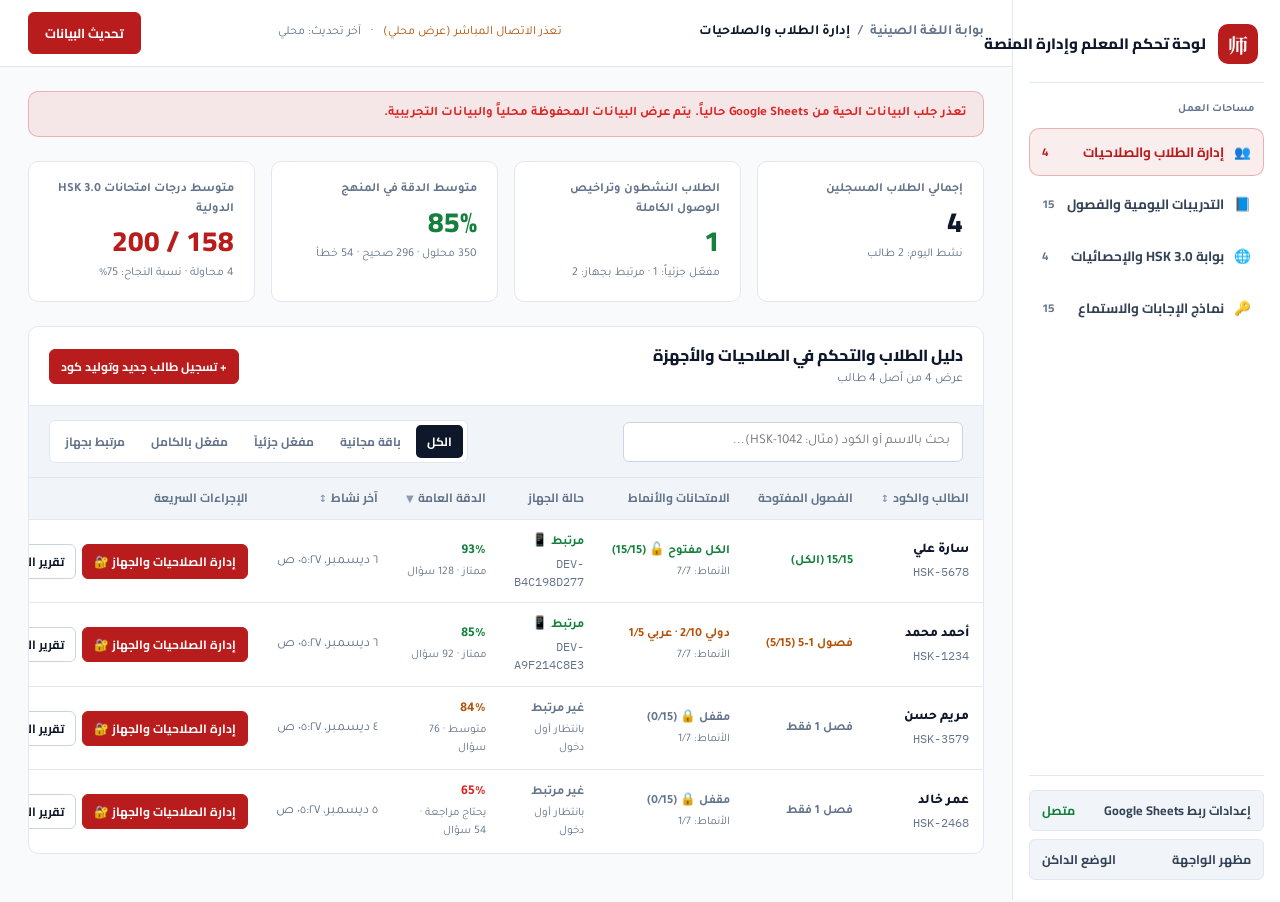
==== commit f32eb584: "feat: implement granular access control for modules Transition access management from simple flags t" ====
--- a/public/teacher-dashboard.html
+++ b/public/teacher-dashboard.html
@@ -983,15 +983,70 @@
       }
 
       /* ===================== نافذة التحكم في الصلاحيات والجهاز ===================== */
+      .access-group-card {
+        padding: 14px 16px;
+        border-radius: var(--radius-md);
+        border: 1px solid var(--border);
+        background-color: var(--canvas);
+      }
+
       .access-section-title {
         margin: 0 0 10px;
         font-size: 13.5px;
         font-weight: 800;
         color: var(--ink);
         display: flex;
+        flex-wrap: wrap;
         align-items: center;
         justify-content: space-between;
         gap: 8px;
+      }
+
+      .access-section-controls {
+        display: flex;
+        align-items: center;
+        gap: 6px;
+        flex-wrap: wrap;
+      }
+
+      .access-counter-pill {
+        font-size: 12px;
+        font-weight: 800;
+        padding: 2px 8px;
+        border-radius: 5px;
+        background-color: var(--surface);
+        border: 1px solid var(--border);
+      }
+
+      .mini-bulk-btn {
+        height: 27px;
+        padding: 0 10px;
+        border-radius: 5px;
+        border: 1px solid var(--border-strong);
+        background-color: var(--surface);
+        color: var(--ink-secondary);
+        font-size: 11.5px;
+        font-weight: 700;
+        cursor: pointer;
+        transition: border-color 120ms ease, background-color 120ms ease, color 120ms ease;
+      }
+
+      .mini-bulk-btn:hover {
+        border-color: var(--accent);
+        color: var(--accent);
+        background-color: var(--accent-soft);
+      }
+
+      .mini-bulk-btn.unlock:hover {
+        border-color: var(--jade);
+        color: var(--jade);
+        background-color: var(--jade-soft);
+      }
+
+      .mini-bulk-btn.lock:hover {
+        border-color: var(--crimson);
+        color: var(--crimson);
+        background-color: var(--crimson-soft);
       }
 
       .presets-grid {
@@ -1041,19 +1096,31 @@
         color: var(--ink-muted);
       }
 
-      /* شبكة الأزرار الـ 15 للفصول */
+      /* شبكة الأزرار الـ 15 للفصول + شبكات الامتحانات والأنماط */
       .chapters-toggle-grid {
         display: grid;
         grid-template-columns: repeat(5, minmax(0, 1fr));
         gap: 8px;
       }
 
+      .mocks-toggle-grid {
+        display: grid;
+        grid-template-columns: repeat(5, minmax(0, 1fr));
+        gap: 8px;
+      }
+
+      .patterns-toggle-grid {
+        display: grid;
+        grid-template-columns: repeat(4, minmax(0, 1fr));
+        gap: 8px;
+      }
+
       .ch-tile {
-        min-height: 62px;
+        min-height: 60px;
         padding: 8px 10px;
         border-radius: var(--radius-sm);
         border: 1px solid var(--border-strong);
-        background-color: var(--surface-subtle);
+        background-color: var(--surface);
         color: var(--ink-muted);
         cursor: pointer;
         display: flex;
@@ -1065,6 +1132,11 @@
         transition: background-color 130ms ease, border-color 130ms ease, color 130ms ease;
       }
 
+      .ch-tile.compact {
+        min-height: 54px;
+        padding: 7px 10px;
+      }
+
       .ch-tile:hover {
         border-color: var(--ink-muted);
       }
@@ -1084,17 +1156,18 @@
       }
 
       .ch-tile-zh {
-        font-size: 13.5px;
-        font-weight: 700;
+        font-size: 13px;
+        font-weight: 800;
       }
 
       .ch-tile-state {
         font-size: 11px;
         font-weight: 700;
+        flex-shrink: 0;
       }
 
       .ch-tile-ar {
-        font-size: 11.5px;
+        font-size: 11px;
         font-weight: 700;
         color: var(--ink);
         white-space: nowrap;
@@ -1105,88 +1178,6 @@
 
       .ch-tile:not(.unlocked) .ch-tile-ar {
         color: var(--ink-muted);
-      }
-
-      /* مفاتيح التبديل (Toggle Switches) */
-      .toggles-stack {
-        display: flex;
-        flex-direction: column;
-        gap: 10px;
-      }
-
-      .toggle-row {
-        display: flex;
-        align-items: center;
-        justify-content: space-between;
-        gap: 14px;
-        padding: 13px 16px;
-        border-radius: var(--radius-md);
-        border: 1px solid var(--border);
-        background-color: var(--canvas);
-        cursor: pointer;
-      }
-
-      .toggle-row:hover {
-        border-color: var(--border-strong);
-      }
-
-      .toggle-info-title {
-        font-size: 13.5px;
-        font-weight: 800;
-        color: var(--ink);
-      }
-
-      .toggle-info-desc {
-        font-size: 12px;
-        color: var(--ink-muted);
-        margin-top: 2px;
-      }
-
-      .switch {
-        position: relative;
-        width: 46px;
-        height: 26px;
-        flex-shrink: 0;
-      }
-
-      .switch input {
-        opacity: 0;
-        width: 0;
-        height: 0;
-        position: absolute;
-      }
-
-      .switch-slider {
-        position: absolute;
-        inset: 0;
-        border-radius: 999px;
-        background-color: var(--border-strong);
-        transition: background-color 150ms ease;
-      }
-
-      .switch-slider::before {
-        content: '';
-        position: absolute;
-        width: 20px;
-        height: 20px;
-        top: 3px;
-        left: 3px;
-        border-radius: 50%;
-        background-color: #FFFFFF;
-        transition: transform 150ms cubic-bezier(0.16, 1, 0.3, 1);
-      }
-
-      .switch input:checked + .switch-slider {
-        background-color: var(--jade);
-      }
-
-      .switch input:checked + .switch-slider::before {
-        transform: translateX(20px);
-      }
-
-      .switch input:focus-visible + .switch-slider {
-        outline: 2px solid var(--accent);
-        outline-offset: 2px;
       }
 
       /* صندوق ربط الجهاز */
@@ -1318,8 +1309,12 @@
         .presets-grid {
           grid-template-columns: 1fr;
         }
-        .chapters-toggle-grid {
+        .chapters-toggle-grid,
+        .mocks-toggle-grid {
           grid-template-columns: repeat(3, minmax(0, 1fr));
+        }
+        .patterns-toggle-grid {
+          grid-template-columns: repeat(2, minmax(0, 1fr));
         }
       }
 
@@ -1327,8 +1322,12 @@
         .kpi-grid {
           grid-template-columns: 1fr;
         }
-        .chapters-toggle-grid {
+        .chapters-toggle-grid,
+        .mocks-toggle-grid {
           grid-template-columns: repeat(2, minmax(0, 1fr));
+        }
+        .patterns-toggle-grid {
+          grid-template-columns: 1fr;
         }
         .hsk-patterns-summary-grid {
           grid-template-columns: repeat(2, minmax(0, 1fr));
@@ -1558,7 +1557,7 @@
                     <tr>
                       <th data-sort="studentName">الطالب والكود<span class="sort-arrow"></span></th>
                       <th>الفصول المفتوحة</th>
-                      <th>الامتحانات الشاملة</th>
+                      <th>الامتحانات والأنماط</th>
                       <th>حالة الجهاز</th>
                       <th data-sort="accuracyPercent">الدقة العامة<span class="sort-arrow"></span></th>
                       <th data-sort="lastActive">آخر نشاط<span class="sort-arrow"></span></th>
@@ -1774,10 +1773,10 @@
       aria-modal="true"
       aria-labelledby="accessModalTitle"
     >
-      <div class="modal-dialog">
+      <div class="modal-dialog wide">
         <div class="modal-header">
           <div>
-            <h2 id="accessModalTitle" class="modal-title">التحكم في الصلاحيات والجهاز</h2>
+            <h2 id="accessModalTitle" class="modal-title">التحكم الفردي في الصلاحيات والجهاز</h2>
             <div class="modal-meta tabular-nums">
               <span>الطالب: <strong id="accessStudentName" style="color:var(--ink)">—</strong></span>
               <span aria-hidden="true">·</span>
@@ -1797,63 +1796,76 @@
             </h3>
             <div class="presets-grid">
               <button type="button" id="presetFreeTrialBtn" class="preset-btn">
-                <span class="preset-btn-title">باقة التجربة المجانية (الفصل 1 فقط)</span>
-                <span class="preset-btn-sub">فصل ١ · الأنماط مفتوحة · الامتحانات مقفلة</span>
+                <span class="preset-btn-title">باقة التجربة المجانية</span>
+                <span class="preset-btn-sub">فصل ١ فقط · نمط ١ فقط · بدون امتحانات</span>
               </button>
               <button type="button" id="presetAvailable15Btn" class="preset-btn">
-                <span class="preset-btn-title">تفعيل الفصول المتاحة حالياً (1–5)</span>
-                <span class="preset-btn-sub">فصول ١–٥ مفتوحة · الأنماط مفتوحة</span>
+                <span class="preset-btn-title">الفصول المتاحة (1–5) + الأنماط</span>
+                <span class="preset-btn-sub">فصول ١–٥ · الأنماط ٧/٧ · نموذج ١ دولي وعربي</span>
               </button>
               <button type="button" id="presetVipFullBtn" class="preset-btn vip">
-                <span class="preset-btn-title tone-jade">تفعيل الباقة الكاملة VIP</span>
-                <span class="preset-btn-sub">كل الفصول 1–15 + الامتحانات الشاملة + الأنماط</span>
+                <span class="preset-btn-title tone-jade">الباقة الكاملة VIP</span>
+                <span class="preset-btn-sub">15 فصل + 10 دولي + 5 عربي + 7 أنماط</span>
               </button>
             </div>
           </div>
 
-          <!-- ٢. شبكة التحكم الفردي بالفصول ١–١٥ -->
-          <div>
+          <!-- ٢. شبكة الدروس الـ 15 -->
+          <div class="access-group-card">
             <div class="access-section-title">
-              <span>٢. الفصول الدراسية (اضغط على أي فصل لفتحه أو قفله)</span>
-              <span id="accessChaptersCounter" class="tabular-nums tone-jade" style="font-size:12px">1 / 15 مفتوح</span>
+              <span>٢. الدروس الـ 15 (第1课 – 第15课)</span>
+              <div class="access-section-controls">
+                <span id="accessChaptersCounter" class="access-counter-pill tabular-nums tone-muted">1 / 15 مفتوح</span>
+                <button type="button" id="chaptersSelectAllBtn" class="mini-bulk-btn unlock">تحديد الكل</button>
+                <button type="button" id="chaptersClearAllBtn" class="mini-bulk-btn lock">إلغاء الكل</button>
+              </div>
             </div>
             <div id="accessChaptersGrid" class="chapters-toggle-grid"></div>
           </div>
 
-          <!-- ٣. مفاتيح بوابة الامتحانات الدولية -->
+          <!-- ٣. شبكة امتحانات HSK 3.0 الدولية المعتمدة (10 نماذج) -->
+          <div class="access-group-card">
+            <div class="access-section-title">
+              <span>٣. امتحانات HSK 3.0 الدولية المعتمدة (10 نماذج)</span>
+              <div class="access-section-controls">
+                <span id="accessIntlCounter" class="access-counter-pill tabular-nums tone-muted">0 / 10 مفتوح</span>
+                <button type="button" id="intlOpenAllBtn" class="mini-bulk-btn unlock">فتح الكل</button>
+                <button type="button" id="intlLockAllBtn" class="mini-bulk-btn lock">قفل الكل</button>
+              </div>
+            </div>
+            <div id="accessIntlMocksGrid" class="mocks-toggle-grid"></div>
+          </div>
+
+          <!-- ٤. شبكة الامتحانات التطبيقية بالعربية (5 نماذج) -->
+          <div class="access-group-card">
+            <div class="access-section-title">
+              <span>٤. الامتحانات التطبيقية بالعربية (5 نماذج)</span>
+              <div class="access-section-controls">
+                <span id="accessArabicCounter" class="access-counter-pill tabular-nums tone-muted">0 / 5 مفتوح</span>
+                <button type="button" id="arabicOpenAllBtn" class="mini-bulk-btn unlock">فتح الكل</button>
+                <button type="button" id="arabicLockAllBtn" class="mini-bulk-btn lock">قفل الكل</button>
+              </div>
+            </div>
+            <div id="accessArabicMocksGrid" class="mocks-toggle-grid"></div>
+          </div>
+
+          <!-- ٥. شبكة تدريبات الأنماط الدولية (7 أنماط) -->
+          <div class="access-group-card">
+            <div class="access-section-title">
+              <span>٥. تدريبات الأنماط الدولية (7 أنماط)</span>
+              <div class="access-section-controls">
+                <span id="accessPatternsCounter" class="access-counter-pill tabular-nums tone-muted">1 / 7 مفتوح</span>
+                <button type="button" id="patternsOpenAllBtn" class="mini-bulk-btn unlock">فتح الكل</button>
+                <button type="button" id="patternsLockAllBtn" class="mini-bulk-btn lock">قفل الكل</button>
+              </div>
+            </div>
+            <div id="accessPatternsGrid" class="patterns-toggle-grid"></div>
+          </div>
+
+          <!-- ٦. التحكم في ربط الجهاز الواحد -->
           <div>
             <h3 class="access-section-title">
-              <span>٣. صلاحيات بوابة الامتحانات الدولية HSK 3.0</span>
-            </h3>
-            <div class="toggles-stack">
-              <label class="toggle-row" for="accessMocksToggle">
-                <div>
-                  <div class="toggle-info-title">الامتحانات الشاملة الـ 15 (10 دولي + 5 عربي)</div>
-                  <div class="toggle-info-desc">فتح جميع النماذج المؤقتة الموحدة (٤٠ سؤالاً · ٢٠٠ درجة)</div>
-                </div>
-                <span class="switch">
-                  <input type="checkbox" id="accessMocksToggle" role="switch" />
-                  <span class="switch-slider" aria-hidden="true"></span>
-                </span>
-              </label>
-
-              <label class="toggle-row" for="accessPatternsToggle">
-                <div>
-                  <div class="toggle-info-title">تدريبات الأنماط الدولية الـ 7</div>
-                  <div class="toggle-info-desc">إتاحة تدريبات أنماط الاستماع والقراءة غير المؤقتة (听力 / 阅读)</div>
-                </div>
-                <span class="switch">
-                  <input type="checkbox" id="accessPatternsToggle" role="switch" />
-                  <span class="switch-slider" aria-hidden="true"></span>
-                </span>
-              </label>
-            </div>
-          </div>
-
-          <!-- ٤. التحكم في ربط الجهاز الواحد -->
-          <div>
-            <h3 class="access-section-title">
-              <span>٤. حماية ربط الجهاز الواحد (Single-Device Lock)</span>
+              <span>٦. حماية ربط الجهاز الواحد (Single-Device Lock)</span>
             </h3>
             <div class="device-control-box">
               <div style="flex:1;min-width:220px">
@@ -1875,7 +1887,7 @@
 
         <div class="modal-footer">
           <span id="accessSyncHint" style="font-size:12px;color:var(--ink-muted)">
-            تُحفظ التغييرات فوراً في العمود ١٤ و ١٥ بـ Google Sheets
+            تُحفظ الصلاحيات الفردية فوراً بصيغة JSON في العمود ١٤ بـ Google Sheets
           </span>
           <div style="display:flex;align-items:center;gap:10px">
             <button type="button" id="cancelAccessModalBtn" class="btn">إلغاء</button>
@@ -2069,14 +2081,19 @@
         ];
 
         var HSK_PATTERN_LABELS = [
-          { id: 'listening-p1', short: '听1', codeZh: '听力第一部分', titleAr: 'الاستماع ١ · مطابقة الجملة بالصورة' },
-          { id: 'listening-p2', short: '听2', codeZh: '听力第二部分', titleAr: 'الاستماع ٢ · اختيار الرد الصحيح' },
-          { id: 'listening-p3', short: '听3', codeZh: '听力第三部分', titleAr: 'الاستماع ٣ · مطابقة الحوار بالصورة' },
-          { id: 'listening-p4', short: '听4', codeZh: '听力第四部分', titleAr: 'الاستماع ٤ · فهم الحوار القصير' },
-          { id: 'reading-p1', short: '阅1', codeZh: '阅读第一部分', titleAr: 'القراءة ١ · مطابقة الجملة بالصورة' },
-          { id: 'reading-p2', short: '阅2', codeZh: '阅读第二部分', titleAr: 'القراءة ٢ · مطابقة الأسئلة والأجوبة' },
-          { id: 'reading-p3-4', short: '阅3-4', codeZh: '阅读第三部分 & 第四部分', titleAr: 'القراءة ٣ و ٤ · إكمال الجمل والاستنتاج' }
+          { id: 'listening-p1', num: 1, short: '听1', shortTile: 'نمط 1: 听力一', shortSub: 'استماع ١ · الجملة والصورة', codeZh: '听力第一部分', titleAr: 'الاستماع ١ · مطابقة الجملة بالصورة' },
+          { id: 'listening-p2', num: 2, short: '听2', shortTile: 'نمط 2: 听力二', shortSub: 'استماع ٢ · الرد الصحيح', codeZh: '听力第二部分', titleAr: 'الاستماع ٢ · اختيار الرد الصحيح' },
+          { id: 'listening-p3', num: 3, short: '听3', shortTile: 'نمط 3: 听力三', shortSub: 'استماع ٣ · الحوار والصورة', codeZh: '听力第三部分', titleAr: 'الاستماع ٣ · مطابقة الحوار بالصورة' },
+          { id: 'listening-p4', num: 4, short: '听4', shortTile: 'نمط 4: 听力四', shortSub: 'استماع ٤ · فهم الحوار', codeZh: '听力第四部分', titleAr: 'الاستماع ٤ · فهم الحوار القصير' },
+          { id: 'reading-p1', num: 5, short: '阅1', shortTile: 'نمط 5: 阅读一', shortSub: 'قراءة ١ · الجملة والصورة', codeZh: '阅读第一部分', titleAr: 'القراءة ١ · مطابقة الجملة بالصورة' },
+          { id: 'reading-p2', num: 6, short: '阅2', shortTile: 'نمط 6: 阅读二', shortSub: 'قراءة ٢ · مطابقة الأجوبة', codeZh: '阅读第二部分', titleAr: 'القراءة ٢ · مطابقة الأسئلة والأجوبة' },
+          { id: 'reading-p3-4', num: 7, short: '阅3-4', shortTile: 'نمط 7: 阅读三/四', shortSub: 'قراءة ٣ و ٤ · الفراغ والاستنتاج', codeZh: '阅读第三部分 & 第四部分', titleAr: 'القراءة ٣ و ٤ · إكمال الجمل والاستنتاج' }
         ];
+
+        var ALL_CHAPTER_NUMS = [1, 2, 3, 4, 5, 6, 7, 8, 9, 10, 11, 12, 13, 14, 15];
+        var ALL_INTL_MOCK_NUMS = [1, 2, 3, 4, 5, 6, 7, 8, 9, 10];
+        var ALL_ARABIC_MOCK_NUMS = [1, 2, 3, 4, 5];
+        var ALL_PATTERN_NUMS = [1, 2, 3, 4, 5, 6, 7];
 
         var TAB_TITLES = {
           students: 'إدارة الطلاب والصلاحيات',
@@ -2143,7 +2160,7 @@
               'reading-p2': { solved: 5, correct: 4, wrong: 1, accuracyPercent: 80 },
               'reading-p3-4': { solved: 10, correct: 7, wrong: 3, accuracyPercent: 70 }
             },
-            unlockedAccess: { chapters: [1, 2, 3, 4, 5], mocks: false, patterns: true },
+            unlockedAccess: { chapters: [1, 2, 3, 4, 5], intlMocks: [1, 2], arabicMocks: [1], patterns: [1, 2, 3, 4, 5, 6, 7] },
             boundDeviceId: 'DEV-A9F214C8E301'
           },
           {
@@ -2201,7 +2218,7 @@
               'reading-p2': { solved: 10, correct: 9, wrong: 1, accuracyPercent: 90 },
               'reading-p3-4': { solved: 10, correct: 9, wrong: 1, accuracyPercent: 90 }
             },
-            unlockedAccess: { chapters: 'ALL', mocks: true, patterns: true },
+            unlockedAccess: { chapters: ALL_CHAPTER_NUMS.slice(), intlMocks: ALL_INTL_MOCK_NUMS.slice(), arabicMocks: ALL_ARABIC_MOCK_NUMS.slice(), patterns: ALL_PATTERN_NUMS.slice() },
             boundDeviceId: 'DEV-B4C198D277A0'
           },
           {
@@ -2240,7 +2257,7 @@
               'listening-p2': { solved: 5, correct: 3, wrong: 2, accuracyPercent: 60 },
               'reading-p1': { solved: 5, correct: 4, wrong: 1, accuracyPercent: 80 }
             },
-            unlockedAccess: { chapters: [1], mocks: false, patterns: true },
+            unlockedAccess: { chapters: [1], intlMocks: [], arabicMocks: [], patterns: [1] },
             boundDeviceId: ''
           },
           {
@@ -2260,7 +2277,7 @@
               { chapterId: 3, solved: 18, correct: 15, wrong: 3 },
               { chapterId: 4, solved: 18, correct: 12, wrong: 6 }
             ]),
-            unlockedAccess: { chapters: [1], mocks: false, patterns: true },
+            unlockedAccess: { chapters: [1], intlMocks: [], arabicMocks: [], patterns: [1] },
             boundDeviceId: ''
           }
         ];
@@ -2276,6 +2293,9 @@
           selectedReportStudent: null,
           editingAccessStudent: null,
           editingChaptersSet: {},
+          editingIntlMocksSet: {},
+          editingArabicMocksSet: {},
+          editingPatternsSet: {},
           lastGenerated: null,
           hskExamBank: []
         };
@@ -2355,8 +2375,20 @@
         var elAccessHeaderDeviceSummary = document.getElementById('accessHeaderDeviceSummary');
         var elAccessChaptersGrid = document.getElementById('accessChaptersGrid');
         var elAccessChaptersCounter = document.getElementById('accessChaptersCounter');
-        var elAccessMocksToggle = document.getElementById('accessMocksToggle');
-        var elAccessPatternsToggle = document.getElementById('accessPatternsToggle');
+        var elChaptersSelectAllBtn = document.getElementById('chaptersSelectAllBtn');
+        var elChaptersClearAllBtn = document.getElementById('chaptersClearAllBtn');
+        var elAccessIntlMocksGrid = document.getElementById('accessIntlMocksGrid');
+        var elAccessIntlCounter = document.getElementById('accessIntlCounter');
+        var elIntlOpenAllBtn = document.getElementById('intlOpenAllBtn');
+        var elIntlLockAllBtn = document.getElementById('intlLockAllBtn');
+        var elAccessArabicMocksGrid = document.getElementById('accessArabicMocksGrid');
+        var elAccessArabicCounter = document.getElementById('accessArabicCounter');
+        var elArabicOpenAllBtn = document.getElementById('arabicOpenAllBtn');
+        var elArabicLockAllBtn = document.getElementById('arabicLockAllBtn');
+        var elAccessPatternsGrid = document.getElementById('accessPatternsGrid');
+        var elAccessPatternsCounter = document.getElementById('accessPatternsCounter');
+        var elPatternsOpenAllBtn = document.getElementById('patternsOpenAllBtn');
+        var elPatternsLockAllBtn = document.getElementById('patternsLockAllBtn');
         var elAccessDeviceStatusText = document.getElementById('accessDeviceStatusText');
         var elAccessDeviceIdCode = document.getElementById('accessDeviceIdCode');
         var elResetDeviceBtn = document.getElementById('resetDeviceBtn');
@@ -2490,58 +2522,107 @@
           return fallback;
         }
 
+        function sanitizeNumList(rawList, maxNum) {
+          if (!Array.isArray(rawList)) return [];
+          var seen = {};
+          var out = [];
+          for (var i = 0; i < rawList.length; i++) {
+            var n = Number(rawList[i]);
+            if (n >= 1 && n <= maxNum && Math.floor(n) === n && !seen[n]) {
+              seen[n] = true;
+              out.push(n);
+            }
+          }
+          out.sort(function (a, b) { return a - b; });
+          return out;
+        }
+
+        function createDefaultFreeTrialAccess() {
+          return { chapters: [1], intlMocks: [], arabicMocks: [], patterns: [1] };
+        }
+
         function parseUnlockedAccess(raw) {
-          var fallback = { chapters: [1], mocks: false, patterns: true };
+          var fallback = createDefaultFreeTrialAccess();
           if (!raw) return fallback;
           var obj = parseJsonSafe(raw, null);
           if (!obj || typeof obj !== 'object') return fallback;
 
+          // ١. الفصول (توافق كامل مع "ALL" القديمة)
           var chapters = [1];
           if (typeof obj.chapters === 'string' && obj.chapters.trim().toUpperCase() === 'ALL') {
-            chapters = 'ALL';
+            chapters = ALL_CHAPTER_NUMS.slice();
           } else if (Array.isArray(obj.chapters)) {
-            var seen = {};
-            chapters = [];
-            for (var i = 0; i < obj.chapters.length; i++) {
-              var n = Number(obj.chapters[i]);
-              if (n >= 1 && n <= 15 && Math.floor(n) === n && !seen[n]) {
-                seen[n] = true;
-                chapters.push(n);
-              }
-            }
-            chapters.sort(function (a, b) { return a - b; });
+            chapters = sanitizeNumList(obj.chapters, 15);
+          }
+
+          // ٢. النماذج الدولية المعتمدة (1..10) مع توافق مع mocks القديمة
+          var intlMocks = [];
+          if (typeof obj.intlMocks === 'string' && obj.intlMocks.trim().toUpperCase() === 'ALL') {
+            intlMocks = ALL_INTL_MOCK_NUMS.slice();
+          } else if (Array.isArray(obj.intlMocks)) {
+            intlMocks = sanitizeNumList(obj.intlMocks, 10);
+          } else if (obj.mocks === true) {
+            intlMocks = ALL_INTL_MOCK_NUMS.slice();
+          }
+
+          // ٣. النماذج التطبيقية بالعربية (1..5) مع توافق مع mocks القديمة
+          var arabicMocks = [];
+          if (typeof obj.arabicMocks === 'string' && obj.arabicMocks.trim().toUpperCase() === 'ALL') {
+            arabicMocks = ALL_ARABIC_MOCK_NUMS.slice();
+          } else if (Array.isArray(obj.arabicMocks)) {
+            arabicMocks = sanitizeNumList(obj.arabicMocks, 5);
+          } else if (obj.mocks === true) {
+            arabicMocks = ALL_ARABIC_MOCK_NUMS.slice();
+          }
+
+          // ٤. تدريبات الأنماط الدولية (1..7) مع توافق مع patterns القديمة (boolean)
+          var patterns = [1];
+          if (typeof obj.patterns === 'string' && obj.patterns.trim().toUpperCase() === 'ALL') {
+            patterns = ALL_PATTERN_NUMS.slice();
+          } else if (Array.isArray(obj.patterns)) {
+            patterns = sanitizeNumList(obj.patterns, 7);
+          } else if (typeof obj.patterns === 'boolean') {
+            patterns = obj.patterns ? ALL_PATTERN_NUMS.slice() : [];
           }
 
           return {
             chapters: chapters,
-            mocks: Boolean(obj.mocks),
-            patterns: obj.patterns === undefined ? true : Boolean(obj.patterns)
+            intlMocks: intlMocks,
+            arabicMocks: arabicMocks,
+            patterns: patterns
           };
         }
 
         function classifyAccessTier(access) {
           var norm = parseUnlockedAccess(access);
-          var isAllCh = norm.chapters === 'ALL' || (Array.isArray(norm.chapters) && norm.chapters.length >= 15);
-          if (isAllCh && norm.mocks) return 'vip';
-          var isFree =
-            Array.isArray(norm.chapters) &&
-            norm.chapters.length === 1 &&
-            norm.chapters[0] === 1 &&
-            !norm.mocks;
-          if (isFree) return 'free';
+          var isVip =
+            norm.chapters.length >= 15 &&
+            norm.intlMocks.length >= 10 &&
+            norm.arabicMocks.length >= 5 &&
+            norm.patterns.length >= 7;
+          if (isVip) return 'vip';
+
+          var isFreeCh =
+            norm.chapters.length === 0 ||
+            (norm.chapters.length === 1 && norm.chapters[0] === 1);
+          var isFreePat =
+            norm.patterns.length === 0 ||
+            (norm.patterns.length === 1 && norm.patterns[0] === 1);
+          if (isFreeCh && norm.intlMocks.length === 0 && norm.arabicMocks.length === 0 && isFreePat) {
+            return 'free';
+          }
           return 'partial';
         }
 
         function formatChaptersSummary(access) {
           var norm = parseUnlockedAccess(access);
-          if (norm.chapters === 'ALL' || (Array.isArray(norm.chapters) && norm.chapters.length >= 15)) {
+          var arr = norm.chapters;
+          if (arr.length >= 15) {
             return { text: '15/15 (الكل)', tone: 'tone-jade' };
           }
-          var arr = Array.isArray(norm.chapters) ? norm.chapters : [];
           if (arr.length === 0) return { text: 'مقفل (0/15)', tone: 'tone-crimson' };
           if (arr.length === 1 && arr[0] === 1) return { text: 'فصل 1 فقط', tone: 'tone-muted' };
 
-          // التحقق إن كانت الفصول متسلسلة مثل 1–5
           var contiguous = true;
           for (var i = 1; i < arr.length; i++) {
             if (arr[i] !== arr[i - 1] + 1) {
@@ -2553,6 +2634,27 @@
             return { text: 'فصول ' + arr[0] + '–' + arr[arr.length - 1] + ' (' + arr.length + '/15)', tone: 'tone-amber' };
           }
           return { text: arr.length + ' / 15 فصل', tone: 'tone-amber' };
+        }
+
+        function formatExamsSummary(access) {
+          var norm = parseUnlockedAccess(access);
+          var intlCount = norm.intlMocks.length;
+          var arCount = norm.arabicMocks.length;
+          var totalMocks = intlCount + arCount;
+          var patCount = norm.patterns.length;
+
+          var mainText = 'مقفل 🔒 (0/15)';
+          var tone = 'tone-muted';
+          if (totalMocks >= 15) {
+            mainText = 'الكل مفتوح 🔓 (15/15)';
+            tone = 'tone-jade';
+          } else if (totalMocks > 0) {
+            mainText = 'دولي ' + intlCount + '/10 · عربي ' + arCount + '/5';
+            tone = 'tone-amber';
+          }
+
+          var patText = 'الأنماط: ' + patCount + '/7';
+          return { mainText: mainText, tone: tone, patText: patText };
         }
 
         function isSameLocalDay(isoString) {
@@ -2861,8 +2963,7 @@
 
           elTableBody.innerHTML = filtered.map(function (s) {
             var chSummary = formatChaptersSummary(s.unlockedAccess);
-            var mocksOn = Boolean(s.unlockedAccess.mocks);
-            var patternsOn = s.unlockedAccess.patterns !== false;
+            var examSummary = formatExamsSummary(s.unlockedAccess);
             var isBound = Boolean(s.boundDeviceId);
             var grade = getOverallGrade(s.accuracyPercent, s.totalSolved);
 
@@ -2877,11 +2978,9 @@
               '<td>' +
               '<span class="status-line tabular-nums ' + chSummary.tone + '">' + escapeHtml(chSummary.text) + '</span>' +
               '</td>' +
-              '<td>' +
-              '<span class="status-line ' + (mocksOn ? 'tone-jade' : 'tone-muted') + '">' +
-              (mocksOn ? 'مفتوح 🔓' : 'مقفل 🔒') +
-              '</span>' +
-              '<span class="sub-meta">' + (patternsOn ? 'الأنماط الـ ٧: مفتوحة' : 'الأنماط الـ ٧: مقفلة') + '</span>' +
+              '<td class="tabular-nums">' +
+              '<span class="status-line ' + examSummary.tone + '">' + escapeHtml(examSummary.mainText) + '</span>' +
+              '<span class="sub-meta">' + escapeHtml(examSummary.patText) + '</span>' +
               '</td>' +
               '<td>' +
               '<span class="status-line ' + (isBound ? 'tone-jade' : 'tone-muted') + '">' +
@@ -3419,7 +3518,14 @@
             });
         }
 
-        /* ===================== نافذة التحكم في الصلاحيات والجهاز ===================== */
+        /* ===================== نافذة التحكم الفردي في الصلاحيات والجهاز ===================== */
+        function setCounterTone(el, count, maxCount) {
+          el.textContent = count + ' / ' + maxCount + ' مفتوح';
+          el.className =
+            'access-counter-pill tabular-nums ' +
+            (count >= maxCount ? 'tone-jade' : count > 0 ? 'tone-amber' : 'tone-muted');
+        }
+
         function renderAccessChaptersGrid() {
           var selectedCount = 0;
           elAccessChaptersGrid.innerHTML = CHAPTERS_META.map(function (ch) {
@@ -3435,10 +3541,82 @@
               '</button>'
             );
           }).join('');
-
-          elAccessChaptersCounter.textContent = selectedCount + ' / 15 مفتوح';
-          elAccessChaptersCounter.className =
-            'tabular-nums ' + (selectedCount >= 15 ? 'tone-jade' : selectedCount > 1 ? 'tone-amber' : 'tone-muted');
+          setCounterTone(elAccessChaptersCounter, selectedCount, 15);
+        }
+
+        function renderAccessIntlMocksGrid() {
+          var selectedCount = 0;
+          elAccessIntlMocksGrid.innerHTML = ALL_INTL_MOCK_NUMS.map(function (num) {
+            var isOn = Boolean(state.editingIntlMocksSet[num]);
+            if (isOn) selectedCount += 1;
+            return (
+              '<button type="button" class="ch-tile compact ' + (isOn ? 'unlocked' : '') + '" data-toggle-intl="' + num + '" aria-pressed="' + String(isOn) + '">' +
+              '<div class="ch-tile-top">' +
+              '<span class="ch-tile-zh">دولي ' + num + '</span>' +
+              '<span class="ch-tile-state">' + (isOn ? '🔓' : '🔒') + '</span>' +
+              '</div>' +
+              '<span class="ch-tile-ar">' + (isOn ? 'مفتوح' : 'مقفل') + ' · HSK 3.0</span>' +
+              '</button>'
+            );
+          }).join('');
+          setCounterTone(elAccessIntlCounter, selectedCount, 10);
+        }
+
+        function renderAccessArabicMocksGrid() {
+          var selectedCount = 0;
+          elAccessArabicMocksGrid.innerHTML = ALL_ARABIC_MOCK_NUMS.map(function (num) {
+            var isOn = Boolean(state.editingArabicMocksSet[num]);
+            if (isOn) selectedCount += 1;
+            return (
+              '<button type="button" class="ch-tile compact ' + (isOn ? 'unlocked' : '') + '" data-toggle-arabic="' + num + '" aria-pressed="' + String(isOn) + '">' +
+              '<div class="ch-tile-top">' +
+              '<span class="ch-tile-zh">عربي ' + num + '</span>' +
+              '<span class="ch-tile-state">' + (isOn ? '🔓' : '🔒') + '</span>' +
+              '</div>' +
+              '<span class="ch-tile-ar">' + (isOn ? 'مفتوح' : 'مقفل') + ' · تطبيقي</span>' +
+              '</button>'
+            );
+          }).join('');
+          setCounterTone(elAccessArabicCounter, selectedCount, 5);
+        }
+
+        function renderAccessPatternsGrid() {
+          var selectedCount = 0;
+          elAccessPatternsGrid.innerHTML = HSK_PATTERN_LABELS.map(function (pat) {
+            var isOn = Boolean(state.editingPatternsSet[pat.num]);
+            if (isOn) selectedCount += 1;
+            return (
+              '<button type="button" class="ch-tile compact ' + (isOn ? 'unlocked' : '') + '" data-toggle-pattern="' + pat.num + '" aria-pressed="' + String(isOn) + '">' +
+              '<div class="ch-tile-top">' +
+              '<span class="ch-tile-zh font-hanzi">' + escapeHtml(pat.shortTile) + '</span>' +
+              '<span class="ch-tile-state">' + (isOn ? '🔓' : '🔒') + '</span>' +
+              '</div>' +
+              '<span class="ch-tile-ar">' + escapeHtml(pat.shortSub) + '</span>' +
+              '</button>'
+            );
+          }).join('');
+          setCounterTone(elAccessPatternsCounter, selectedCount, 7);
+        }
+
+        function renderAllAccessGrids() {
+          renderAccessChaptersGrid();
+          renderAccessIntlMocksGrid();
+          renderAccessArabicMocksGrid();
+          renderAccessPatternsGrid();
+        }
+
+        function fillEditingSetFromList(list) {
+          var map = {};
+          (list || []).forEach(function (n) { map[n] = true; });
+          return map;
+        }
+
+        function extractSortedIdsFromSet(mapObj, maxNum) {
+          var out = [];
+          for (var i = 1; i <= maxNum; i++) {
+            if (mapObj[i]) out.push(i);
+          }
+          return out;
         }
 
         function renderAccessDevicePanel(deviceId) {
@@ -3462,19 +3640,15 @@
           state.editingAccessStudent = student;
           var norm = parseUnlockedAccess(student.unlockedAccess);
 
-          state.editingChaptersSet = {};
-          if (norm.chapters === 'ALL') {
-            for (var i = 1; i <= 15; i++) state.editingChaptersSet[i] = true;
-          } else if (Array.isArray(norm.chapters)) {
-            norm.chapters.forEach(function (cid) { state.editingChaptersSet[cid] = true; });
-          }
+          state.editingChaptersSet = fillEditingSetFromList(norm.chapters);
+          state.editingIntlMocksSet = fillEditingSetFromList(norm.intlMocks);
+          state.editingArabicMocksSet = fillEditingSetFromList(norm.arabicMocks);
+          state.editingPatternsSet = fillEditingSetFromList(norm.patterns);
 
           elAccessStudentName.textContent = student.studentName;
           elAccessStudentCode.textContent = student.studentCode;
-          elAccessMocksToggle.checked = Boolean(norm.mocks);
-          elAccessPatternsToggle.checked = norm.patterns !== false;
-
-          renderAccessChaptersGrid();
+
+          renderAllAccessGrids();
           renderAccessDevicePanel(student.boundDeviceId);
 
           elAccessBackdrop.classList.add('open');
@@ -3490,16 +3664,12 @@
           }
         }
 
-        function applyPreset(chaptersArrayOrAll, mocksBool, patternsBool, label) {
-          state.editingChaptersSet = {};
-          if (chaptersArrayOrAll === 'ALL') {
-            for (var i = 1; i <= 15; i++) state.editingChaptersSet[i] = true;
-          } else {
-            chaptersArrayOrAll.forEach(function (n) { state.editingChaptersSet[n] = true; });
-          }
-          elAccessMocksToggle.checked = Boolean(mocksBool);
-          elAccessPatternsToggle.checked = Boolean(patternsBool);
-          renderAccessChaptersGrid();
+        function applyGranularPreset(chaptersList, intlList, arabicList, patternsList, label) {
+          state.editingChaptersSet = fillEditingSetFromList(chaptersList);
+          state.editingIntlMocksSet = fillEditingSetFromList(intlList);
+          state.editingArabicMocksSet = fillEditingSetFromList(arabicList);
+          state.editingPatternsSet = fillEditingSetFromList(patternsList);
+          renderAllAccessGrids();
           showToast('تم تجهيز: ' + label + ' — اضغط «حفظ وتطبيق الصلاحيات» للتأكيد.');
         }
 
@@ -3507,15 +3677,11 @@
           var target = state.editingAccessStudent;
           if (!target) return;
 
-          var selectedIds = [];
-          for (var i = 1; i <= 15; i++) {
-            if (state.editingChaptersSet[i]) selectedIds.push(i);
-          }
-
           var nextAccess = {
-            chapters: selectedIds.length >= 15 ? 'ALL' : selectedIds,
-            mocks: Boolean(elAccessMocksToggle.checked),
-            patterns: Boolean(elAccessPatternsToggle.checked)
+            chapters: extractSortedIdsFromSet(state.editingChaptersSet, 15),
+            intlMocks: extractSortedIdsFromSet(state.editingIntlMocksSet, 10),
+            arabicMocks: extractSortedIdsFromSet(state.editingArabicMocksSet, 5),
+            patterns: extractSortedIdsFromSet(state.editingPatternsSet, 7)
           };
 
           target.unlockedAccess = nextAccess;
@@ -3554,7 +3720,7 @@
             })
           })
             .then(function () {
-              showToast('تم حفظ وتطبيق صلاحيات «' + target.studentName + '» في Google Sheets بنجاح.', 'ok');
+              showToast('تم حفظ وتطبيق صلاحيات «' + target.studentName + '» الفردية في Google Sheets بنجاح.', 'ok');
               closeAccessModal();
               setTimeout(function () { fetchStudentData(true); }, 1600);
             })
@@ -3619,12 +3785,13 @@
 
           var grade = getOverallGrade(student.accuracyPercent, student.totalSolved);
           var chSum = formatChaptersSummary(student.unlockedAccess);
+          var exSum = formatExamsSummary(student.unlockedAccess);
 
           elReportTitle.textContent = student.studentName;
           elReportCode.textContent = 'الكود: ' + student.studentCode;
           elReportLastActive.textContent = 'آخر نشاط: ' + formatLastActive(student.lastActive);
           elReportAccessLine.textContent =
-            'الصلاحية: ' + chSum.text + (student.unlockedAccess.mocks ? ' + الامتحانات الشاملة' : '');
+            'الصلاحية: ' + chSum.text + ' · ' + exSum.mainText + ' · ' + exSum.patText;
 
           elReportGrade.textContent = grade.label;
           elReportGrade.className = 'kpi-value ' + grade.tone;
@@ -3699,7 +3866,7 @@
           }
 
           var code = generateUniqueStudentCode();
-          var defaultAccess = { chapters: [1], mocks: false, patterns: true };
+          var defaultAccess = createDefaultFreeTrialAccess();
           var record = {
             studentId: code,
             studentName: name,
@@ -3962,7 +4129,7 @@
           speakTeacherChinese(btn.getAttribute('data-speak-text'));
         });
 
-        // أحداث نافذة الصلاحيات والجهاز
+        // أحداث نافذة الصلاحيات والجهاز (الشبكات الأربعة + أزرار الكل + الباقات)
         elAccessChaptersGrid.addEventListener('click', function (e) {
           var tile = e.target && e.target.closest ? e.target.closest('[data-toggle-ch]') : null;
           if (!tile) return;
@@ -3971,14 +4138,80 @@
           renderAccessChaptersGrid();
         });
 
+        elAccessIntlMocksGrid.addEventListener('click', function (e) {
+          var tile = e.target && e.target.closest ? e.target.closest('[data-toggle-intl]') : null;
+          if (!tile) return;
+          var num = Number(tile.getAttribute('data-toggle-intl'));
+          state.editingIntlMocksSet[num] = !state.editingIntlMocksSet[num];
+          renderAccessIntlMocksGrid();
+        });
+
+        elAccessArabicMocksGrid.addEventListener('click', function (e) {
+          var tile = e.target && e.target.closest ? e.target.closest('[data-toggle-arabic]') : null;
+          if (!tile) return;
+          var num = Number(tile.getAttribute('data-toggle-arabic'));
+          state.editingArabicMocksSet[num] = !state.editingArabicMocksSet[num];
+          renderAccessArabicMocksGrid();
+        });
+
+        elAccessPatternsGrid.addEventListener('click', function (e) {
+          var tile = e.target && e.target.closest ? e.target.closest('[data-toggle-pattern]') : null;
+          if (!tile) return;
+          var num = Number(tile.getAttribute('data-toggle-pattern'));
+          state.editingPatternsSet[num] = !state.editingPatternsSet[num];
+          renderAccessPatternsGrid();
+        });
+
+        elChaptersSelectAllBtn.addEventListener('click', function () {
+          state.editingChaptersSet = fillEditingSetFromList(ALL_CHAPTER_NUMS);
+          renderAccessChaptersGrid();
+        });
+        elChaptersClearAllBtn.addEventListener('click', function () {
+          state.editingChaptersSet = {};
+          renderAccessChaptersGrid();
+        });
+
+        elIntlOpenAllBtn.addEventListener('click', function () {
+          state.editingIntlMocksSet = fillEditingSetFromList(ALL_INTL_MOCK_NUMS);
+          renderAccessIntlMocksGrid();
+        });
+        elIntlLockAllBtn.addEventListener('click', function () {
+          state.editingIntlMocksSet = {};
+          renderAccessIntlMocksGrid();
+        });
+
+        elArabicOpenAllBtn.addEventListener('click', function () {
+          state.editingArabicMocksSet = fillEditingSetFromList(ALL_ARABIC_MOCK_NUMS);
+          renderAccessArabicMocksGrid();
+        });
+        elArabicLockAllBtn.addEventListener('click', function () {
+          state.editingArabicMocksSet = {};
+          renderAccessArabicMocksGrid();
+        });
+
+        elPatternsOpenAllBtn.addEventListener('click', function () {
+          state.editingPatternsSet = fillEditingSetFromList(ALL_PATTERN_NUMS);
+          renderAccessPatternsGrid();
+        });
+        elPatternsLockAllBtn.addEventListener('click', function () {
+          state.editingPatternsSet = {};
+          renderAccessPatternsGrid();
+        });
+
         elPresetFreeTrialBtn.addEventListener('click', function () {
-          applyPreset([1], false, true, 'باقة التجربة المجانية (الفصل 1 فقط)');
+          applyGranularPreset([1], [], [], [1], 'باقة التجربة المجانية');
         });
         elPresetAvailable15Btn.addEventListener('click', function () {
-          applyPreset([1, 2, 3, 4, 5], false, true, 'الفصول المتاحة حالياً (1–5)');
+          applyGranularPreset([1, 2, 3, 4, 5], [1], [1], ALL_PATTERN_NUMS, 'الفصول المتاحة (1–5) + الأنماط');
         });
         elPresetVipFullBtn.addEventListener('click', function () {
-          applyPreset('ALL', true, true, 'الباقة الكاملة VIP');
+          applyGranularPreset(
+            ALL_CHAPTER_NUMS,
+            ALL_INTL_MOCK_NUMS,
+            ALL_ARABIC_MOCK_NUMS,
+            ALL_PATTERN_NUMS,
+            'الباقة الكاملة VIP'
+          );
         });
 
         elSaveAccessBtn.addEventListener('click', handleSaveAccess);
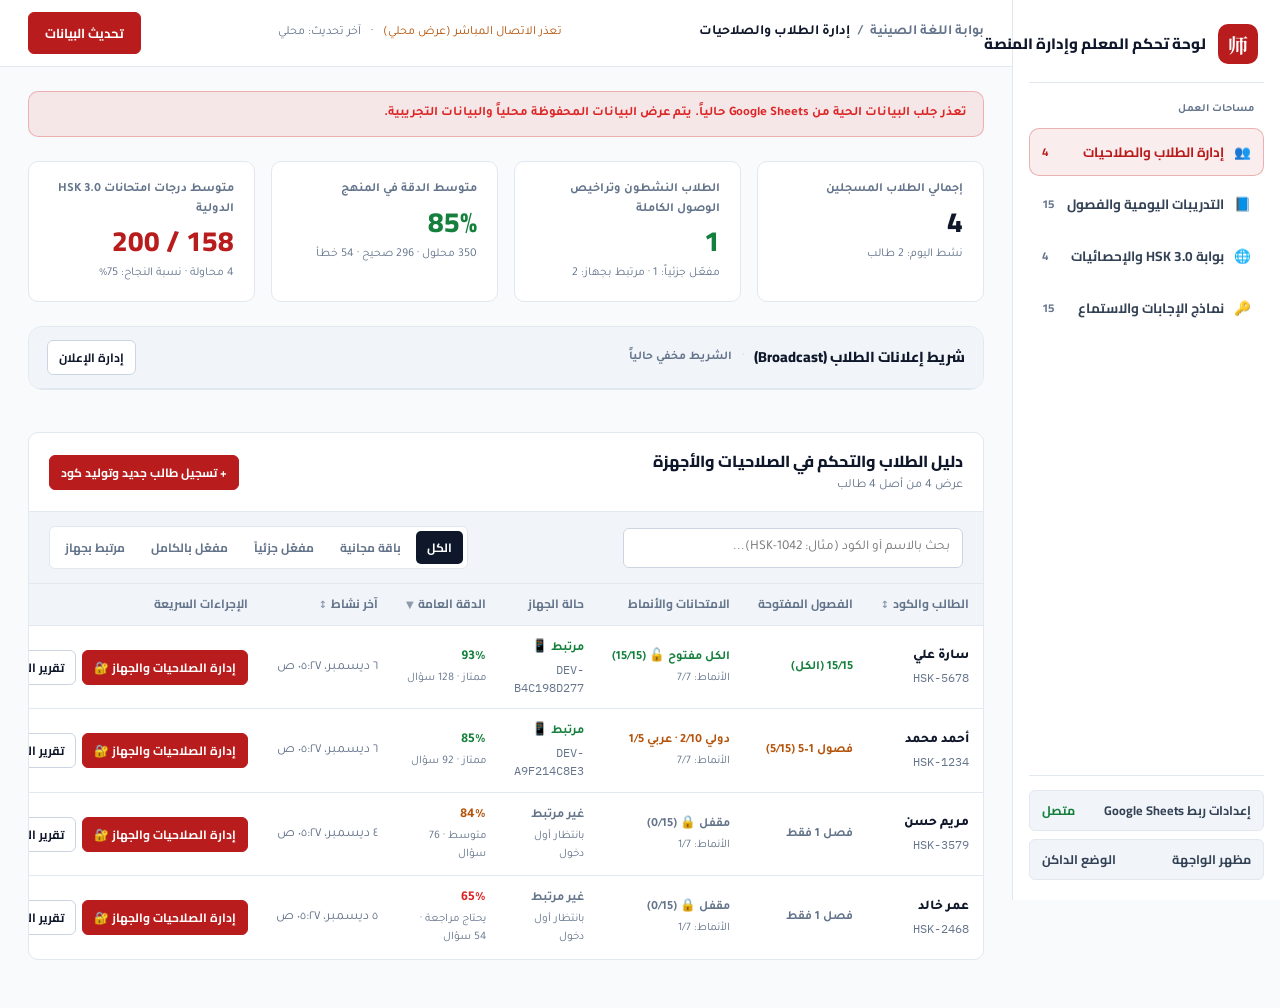
==== commit 2ddde536: "feat: add skill labs and teacher broadcast support - Add `microphone` permission to metadata - Imple" ====
--- a/public/teacher-dashboard.html
+++ b/public/teacher-dashboard.html
@@ -608,6 +608,153 @@
         display: flex;
       }
 
+      /* ===================== بطاقة شريط إعلانات الطلاب (Broadcast) ===================== */
+      .broadcast-card {
+        background-color: var(--surface);
+        border: 1px solid var(--border);
+        border-radius: var(--radius-lg);
+        margin-bottom: 18px;
+        overflow: hidden;
+      }
+
+      .broadcast-card-head {
+        display: flex;
+        flex-wrap: wrap;
+        align-items: center;
+        justify-content: space-between;
+        gap: 10px;
+        padding: 13px 18px;
+        background-color: var(--surface-subtle);
+        border-bottom: 1px solid var(--border);
+      }
+
+      .broadcast-head-info {
+        display: flex;
+        flex-wrap: wrap;
+        align-items: center;
+        gap: 10px;
+      }
+
+      .broadcast-title {
+        margin: 0;
+        font-size: 14.5px;
+        font-weight: 800;
+        color: var(--ink);
+      }
+
+      .broadcast-status-text {
+        font-size: 12px;
+        font-weight: 700;
+        color: var(--ink-muted);
+      }
+
+      .broadcast-status-text.is-live {
+        color: var(--jade);
+      }
+
+      .broadcast-body {
+        padding: 16px 18px;
+        display: none;
+        flex-direction: column;
+        gap: 12px;
+      }
+
+      .broadcast-body.open {
+        display: flex;
+      }
+
+      .broadcast-grid {
+        display: grid;
+        grid-template-columns: minmax(0, 1fr) 210px;
+        gap: 10px;
+        align-items: start;
+      }
+
+      .broadcast-cta-row {
+        display: grid;
+        grid-template-columns: minmax(0, 220px) minmax(0, 1fr);
+        gap: 10px;
+      }
+
+      .broadcast-actions {
+        display: flex;
+        flex-wrap: wrap;
+        align-items: center;
+        justify-content: space-between;
+        gap: 12px;
+        padding-top: 8px;
+        border-top: 1px solid var(--border);
+      }
+
+      .broadcast-toggle-label {
+        display: inline-flex;
+        align-items: center;
+        gap: 8px;
+        font-size: 13px;
+        font-weight: 700;
+        color: var(--ink);
+        cursor: pointer;
+        user-select: none;
+      }
+
+      .broadcast-toggle-label input[type='checkbox'] {
+        width: 17px;
+        height: 17px;
+        accent-color: var(--jade);
+        cursor: pointer;
+      }
+
+      .broadcast-preview {
+        display: flex;
+        align-items: center;
+        justify-content: space-between;
+        gap: 10px;
+        padding: 10px 14px;
+        border-radius: var(--radius-sm);
+        border: 1px solid var(--border);
+        font-size: 12.5px;
+        line-height: 1.5;
+      }
+
+      .broadcast-preview.style-info {
+        background-color: rgba(29, 78, 216, 0.08);
+        border-color: rgba(29, 78, 216, 0.28);
+        color: #1E3A8A;
+      }
+
+      .dark .broadcast-preview.style-info {
+        background-color: rgba(59, 130, 246, 0.16);
+        border-color: rgba(96, 165, 250, 0.35);
+        color: #DBEAFE;
+      }
+
+      .broadcast-preview.style-important {
+        background-color: var(--amber-soft);
+        border-color: var(--amber-border);
+        color: #78350F;
+      }
+
+      .dark .broadcast-preview.style-important {
+        color: #FEF3C7;
+      }
+
+      .broadcast-preview.style-promo {
+        background-color: var(--jade-soft);
+        border-color: var(--jade-border);
+        color: #14532D;
+      }
+
+      .dark .broadcast-preview.style-promo {
+        color: #DCFCE7;
+      }
+
+      @media (max-width: 760px) {
+        .broadcast-grid,
+        .broadcast-cta-row {
+          grid-template-columns: 1fr;
+        }
+      }
+
       /* ===================== الجداول التنفيذية عالية الكثافة ===================== */
       .table-scroll {
         width: 100%;
@@ -1486,6 +1633,76 @@
               <span id="kpiHskAvgScore" class="kpi-value tabular-nums tone-accent">—</span>
               <span id="kpiHskAvgScoreSub" class="kpi-sub tabular-nums">0 محاولة · نسبة النجاح: —</span>
             </article>
+          </section>
+
+          <!-- ==================== شريط إعلانات الطلاب (Broadcast Control) ==================== -->
+          <section class="broadcast-card" aria-label="شريط إعلانات الطلاب">
+            <div class="broadcast-card-head">
+              <div class="broadcast-head-info">
+                <h2 class="broadcast-title">شريط إعلانات الطلاب (Broadcast)</h2>
+                <span aria-hidden="true" style="color:var(--border-strong)">·</span>
+                <span id="broadcastLiveStatus" class="broadcast-status-text">الشريط مخفي حالياً</span>
+              </div>
+              <button type="button" id="toggleBroadcastCardBtn" class="btn btn-sm">
+                إدارة الإعلان
+              </button>
+            </div>
+
+            <div id="broadcastCardBody" class="broadcast-body">
+              <div class="broadcast-grid">
+                <input
+                  id="broadcastMessageInput"
+                  type="text"
+                  class="input"
+                  maxlength="240"
+                  placeholder="اكتب رسالة الإعلان للطلاب (مثال: حصة المراجعة المباشرة غداً الساعة ٨ مساءً بتوقيت القاهرة)..."
+                  aria-label="نص إعلان المعلم"
+                />
+                <select id="broadcastStyleSelect" class="select" aria-label="نمط الشريط">
+                  <option value="info">إعلان عام (أزرق)</option>
+                  <option value="important">تنبيه هام (كهرماني)</option>
+                  <option value="promo">عرض أو موعد حصة (أخضر)</option>
+                </select>
+              </div>
+
+              <div class="broadcast-cta-row">
+                <input
+                  id="broadcastCtaLabelInput"
+                  type="text"
+                  class="input"
+                  maxlength="40"
+                  placeholder="نص زر الرابط اختياري (مثال: دخول الحصة)"
+                  aria-label="نص زر الرابط الاختياري"
+                />
+                <input
+                  id="broadcastCtaUrlInput"
+                  type="url"
+                  dir="ltr"
+                  class="input"
+                  placeholder="رابط اختياري يبدأ بـ https:// (اختياري)"
+                  aria-label="رابط الإعلان الاختياري"
+                />
+              </div>
+
+              <div id="broadcastPreviewBar" class="broadcast-preview style-info">
+                <span id="broadcastPreviewText">معاينة الإعلان: اكتب نص الإعلان لمعاينته قبل النشر.</span>
+                <span id="broadcastPreviewCta" style="font-weight:800;white-space:nowrap;display:none"></span>
+              </div>
+
+              <div class="broadcast-actions">
+                <label class="broadcast-toggle-label">
+                  <input id="broadcastEnabledCheckbox" type="checkbox" />
+                  <span>تفعيل الشريط وإظهاره للطلاب</span>
+                </label>
+
+                <div style="display:flex;align-items:center;gap:10px;flex-wrap:wrap">
+                  <span id="broadcastSaveMeta" style="font-size:12px;font-weight:700;color:var(--ink-muted)"></span>
+                  <button type="button" id="publishBroadcastBtn" class="btn btn-primary btn-sm">
+                    نشر الإعلان للطلاب
+                  </button>
+                </div>
+              </div>
+            </div>
           </section>
 
           <!-- ==================== تبويب ١: إدارة الطلاب والصلاحيات ==================== -->
@@ -1640,7 +1857,7 @@
               <div class="panel-header">
                 <div>
                   <h2 class="panel-title">توزيع الأسئلة على أنواع التدريبات اليومية (١٠ أنواع)</h2>
-                  <p class="panel-subtitle" id="bankInventoryMeta">الفصول المتاحة حالياً: ١–٥</p>
+                  <p class="panel-subtitle" id="bankInventoryMeta">جميع الفصول الـ ١٥ متاحة بالكامل</p>
                 </div>
               </div>
               <div id="bankDrillsGrid" class="bank-drills-grid"></div>
@@ -2055,16 +2272,16 @@
           { id: 3, zh: '三', lessonZh: '第3课', ar: 'الفصل الثالث', subtitle: 'أنا صيني (我是中国人)', vocabCount: 22, sentenceCount: 22 },
           { id: 4, zh: '四', lessonZh: '第4课', ar: 'الفصل الرابع', subtitle: 'لديّ طفلان (我有两个孩子)', vocabCount: 21, sentenceCount: 22 },
           { id: 5, zh: '五', lessonZh: '第5课', ar: 'الفصل الخامس', subtitle: 'اليوم أنا في إجازة (今天我休息)', vocabCount: 22, sentenceCount: 22 },
-          { id: 6, zh: '六', lessonZh: '第6课', ar: 'الفصل السادس', subtitle: 'قيد الإضافة', vocabCount: 0, sentenceCount: 0 },
-          { id: 7, zh: '七', lessonZh: '第7课', ar: 'الفصل السابع', subtitle: 'قيد الإضافة', vocabCount: 0, sentenceCount: 0 },
-          { id: 8, zh: '八', lessonZh: '第8课', ar: 'الفصل الثامن', subtitle: 'قيد الإضافة', vocabCount: 0, sentenceCount: 0 },
-          { id: 9, zh: '九', lessonZh: '第9课', ar: 'الفصل التاسع', subtitle: 'قيد الإضافة', vocabCount: 0, sentenceCount: 0 },
-          { id: 10, zh: '十', lessonZh: '第10课', ar: 'الفصل العاشر', subtitle: 'قيد الإضافة', vocabCount: 0, sentenceCount: 0 },
-          { id: 11, zh: '十一', lessonZh: '第11课', ar: 'الفصل الحادي عشر', subtitle: 'قيد الإضافة', vocabCount: 0, sentenceCount: 0 },
-          { id: 12, zh: '十二', lessonZh: '第12课', ar: 'الفصل الثاني عشر', subtitle: 'قيد الإضافة', vocabCount: 0, sentenceCount: 0 },
-          { id: 13, zh: '十三', lessonZh: '第13课', ar: 'الفصل الثالث عشر', subtitle: 'قيد الإضافة', vocabCount: 0, sentenceCount: 0 },
-          { id: 14, zh: '十四', lessonZh: '第14课', ar: 'الفصل الرابع عشر', subtitle: 'قيد الإضافة', vocabCount: 0, sentenceCount: 0 },
-          { id: 15, zh: '十五', lessonZh: '第15课', ar: 'الفصل الخامس عشر', subtitle: 'قيد الإضافة', vocabCount: 0, sentenceCount: 0 }
+          { id: 6, zh: '六', lessonZh: '第6课', ar: 'الفصل السادس', subtitle: 'ما هو رقم هاتفك المحمول؟ (你的手机号是多少？)', vocabCount: 23, sentenceCount: 18 },
+          { id: 7, zh: '七', lessonZh: '第7课', ar: 'الفصل السابع', subtitle: 'أنهي عملي في السادسة والنصف مساءً (我晚上六点半下班)', vocabCount: 28, sentenceCount: 18 },
+          { id: 8, zh: '八', lessonZh: '第8课', ar: 'الفصل الثامن', subtitle: 'والدي يعمل في المستشفى أيضاً (我爸爸也在医院工作)', vocabCount: 24, sentenceCount: 18 },
+          { id: 9, zh: '九', lessonZh: '第9课', ar: 'الفصل التاسع', subtitle: 'سأدرس في الجامعة غداً صباحاً (我明天上午在学校学习)', vocabCount: 23, sentenceCount: 18 },
+          { id: 10, zh: '十', lessonZh: '第10课', ar: 'الفصل العاشر', subtitle: 'التفاح هنا رخيص حقاً! (这儿的苹果真便宜！)', vocabCount: 23, sentenceCount: 18 },
+          { id: 11, zh: '十一', lessonZh: '第11课', ar: 'الفصل الحادي عشر', subtitle: 'أنا أدرس في الجامعة (我读大学呢)', vocabCount: 25, sentenceCount: 18 },
+          { id: 12, zh: '十二', lessonZh: '第12课', ar: 'الفصل الثاني عشر', subtitle: 'لقد تساقط الثلج بالأمس (昨天下雪了)', vocabCount: 23, sentenceCount: 18 },
+          { id: 13, zh: '十三', lessonZh: '第13课', ar: 'الفصل الثالث عشر', subtitle: 'من فضلك أعطني كوباً من الشاي (请给我一杯茶)', vocabCount: 20, sentenceCount: 18 },
+          { id: 14, zh: '十四', lessonZh: '第14课', ar: 'الفصل الرابع عشر', subtitle: 'لقد شاهدتُ فيلماً (我看了一个电影)', vocabCount: 27, sentenceCount: 18 },
+          { id: 15, zh: '十五', lessonZh: '第15课', ar: 'الفصل الخامس عشر', subtitle: 'نلتقي في مطار داشينغ! (大兴机场见！)', vocabCount: 20, sentenceCount: 18 }
         ];
 
         var DRILL_TYPES_BANK = [
@@ -3125,9 +3342,11 @@
           // ملخص بنك الأسئلة (١٠ تدريبات)
           var totalVocab = 0;
           var totalSentences = 0;
+          var populatedChapters = 0;
           var drillTotals = {};
           DRILL_TYPES_BANK.forEach(function (d) { drillTotals[d.key] = 0; });
           CHAPTERS_META.forEach(function (ch) {
+            if (ch.vocabCount > 0 || ch.sentenceCount > 0) populatedChapters += 1;
             totalVocab += ch.vocabCount;
             totalSentences += ch.sentenceCount;
             DRILL_TYPES_BANK.forEach(function (d) {
@@ -3141,7 +3360,7 @@
           });
 
           elBankInventoryMeta.textContent =
-            'الفصول المفعّلة في المنهج: ٥ من ١٥ · ' + totalVocab + ' مفردة · ' + totalSentences + ' جملة';
+            'الفصول المفعّلة في المنهج: ' + populatedChapters + ' من ' + CHAPTERS_META.length + ' · ' + totalVocab + ' مفردة · ' + totalSentences + ' جملة';
           elBankDrillsGrid.innerHTML = DRILL_TYPES_BANK.map(function (d, i) {
             return (
               '<div class="bank-drill-item">' +
@@ -4279,9 +4498,201 @@
           }
         });
 
+        // ==================== إدارة شريط إعلانات الطلاب (Broadcast) ====================
+        var BROADCAST_LOCAL_KEY = 'chinese_portal_teacher_broadcast_v1';
+        var elToggleBroadcastCardBtn = document.getElementById('toggleBroadcastCardBtn');
+        var elBroadcastCardBody = document.getElementById('broadcastCardBody');
+        var elBroadcastLiveStatus = document.getElementById('broadcastLiveStatus');
+        var elBroadcastMessageInput = document.getElementById('broadcastMessageInput');
+        var elBroadcastStyleSelect = document.getElementById('broadcastStyleSelect');
+        var elBroadcastCtaLabelInput = document.getElementById('broadcastCtaLabelInput');
+        var elBroadcastCtaUrlInput = document.getElementById('broadcastCtaUrlInput');
+        var elBroadcastEnabledCheckbox = document.getElementById('broadcastEnabledCheckbox');
+        var elBroadcastPreviewBar = document.getElementById('broadcastPreviewBar');
+        var elBroadcastPreviewText = document.getElementById('broadcastPreviewText');
+        var elBroadcastPreviewCta = document.getElementById('broadcastPreviewCta');
+        var elBroadcastSaveMeta = document.getElementById('broadcastSaveMeta');
+        var elPublishBroadcastBtn = document.getElementById('publishBroadcastBtn');
+
+        var STYLE_LABELS_MAP = {
+          info: 'إعلان المعلم',
+          important: 'تنبيه هام',
+          promo: 'عرض / موعد'
+        };
+
+        function sanitizeHttpUrl(rawUrl) {
+          var s = String(rawUrl || '').trim();
+          if (!s) return '';
+          try {
+            var u = new URL(s);
+            if (u.protocol === 'https:' || u.protocol === 'http:') return u.toString();
+          } catch (err) {
+            return '';
+          }
+          return '';
+        }
+
+        function updateBroadcastPreviewUI() {
+          if (!elBroadcastPreviewBar) return;
+          var styleVal = elBroadcastStyleSelect.value || 'info';
+          var msg = (elBroadcastMessageInput.value || '').trim();
+          var enabled = Boolean(elBroadcastEnabledCheckbox.checked);
+          var ctaUrl = sanitizeHttpUrl(elBroadcastCtaUrlInput.value);
+          var ctaLabel = (elBroadcastCtaLabelInput.value || '').trim() || 'التفاصيل';
+
+          elBroadcastPreviewBar.className = 'broadcast-preview style-' + styleVal;
+          elBroadcastPreviewText.textContent = msg
+            ? (STYLE_LABELS_MAP[styleVal] || 'إعلان المعلم') + ': ' + msg
+            : 'معاينة الإعلان: اكتب نص الإعلان لمعاينته قبل النشر.';
+
+          if (ctaUrl) {
+            elBroadcastPreviewCta.textContent = ctaLabel + ' ↗';
+            elBroadcastPreviewCta.style.display = 'inline';
+          } else {
+            elBroadcastPreviewCta.style.display = 'none';
+          }
+
+          if (enabled && msg) {
+            elBroadcastLiveStatus.textContent = 'مفعّل وظاهر للطلاب الآن';
+            elBroadcastLiveStatus.classList.add('is-live');
+          } else {
+            elBroadcastLiveStatus.textContent = 'الشريط مخفي حالياً';
+            elBroadcastLiveStatus.classList.remove('is-live');
+          }
+        }
+
+        function applyBroadcastDataToForm(b) {
+          if (!b || typeof b !== 'object') {
+            updateBroadcastPreviewUI();
+            return;
+          }
+          elBroadcastMessageInput.value = String(b.message || '');
+          elBroadcastStyleSelect.value =
+            b.style === 'important' || b.style === 'promo' ? b.style : 'info';
+          elBroadcastCtaLabelInput.value = String(b.ctaLabel || '');
+          elBroadcastCtaUrlInput.value = String(b.ctaUrl || '');
+          elBroadcastEnabledCheckbox.checked = Boolean(b.enabled);
+          updateBroadcastPreviewUI();
+        }
+
+        function loadTeacherBroadcast() {
+          try {
+            var localRaw = localStorage.getItem(BROADCAST_LOCAL_KEY);
+            if (localRaw) {
+              applyBroadcastDataToForm(JSON.parse(localRaw));
+            }
+          } catch (eLocal) {
+            // تجاهل
+          }
+
+          var endpoint = getSavedUrl();
+          if (!endpoint) return;
+          var sep = endpoint.indexOf('?') >= 0 ? '&' : '?';
+
+          fetch(endpoint + sep + 'action=getBroadcast', { method: 'GET', cache: 'no-store' })
+            .then(function (res) {
+              if (!res.ok) return null;
+              return res.json();
+            })
+            .then(function (data) {
+              if (data && typeof data === 'object' && !Array.isArray(data) && data.broadcast) {
+                applyBroadcastDataToForm(data.broadcast);
+                try {
+                  localStorage.setItem(BROADCAST_LOCAL_KEY, JSON.stringify(data.broadcast));
+                } catch (eSave) {}
+              }
+            })
+            .catch(function () {
+              // تراجع صامت للتخزين المحلي
+            });
+        }
+
+        function handlePublishBroadcast() {
+          var message = (elBroadcastMessageInput.value || '').trim();
+          var enabled = Boolean(elBroadcastEnabledCheckbox.checked);
+          var styleVal = elBroadcastStyleSelect.value || 'info';
+          var rawUrl = (elBroadcastCtaUrlInput.value || '').trim();
+          var safeUrl = sanitizeHttpUrl(rawUrl);
+
+          if (rawUrl && !safeUrl) {
+            showToast('يرجى إدخال رابط صحيح يبدأ بـ https:// أو تركه فارغاً.', 'err');
+            return;
+          }
+          if (enabled && !message) {
+            showToast('اكتب نص الإعلان أولاً قبل تفعيل الشريط للطلاب.', 'err');
+            elBroadcastMessageInput.focus();
+            return;
+          }
+
+          var payload = {
+            action: 'setBroadcast',
+            id: 'bc_' + Date.now(),
+            enabled: enabled,
+            message: message,
+            style: styleVal,
+            ctaLabel: (elBroadcastCtaLabelInput.value || '').trim(),
+            ctaUrl: safeUrl,
+            updatedAt: new Date().toISOString()
+          };
+
+          try {
+            localStorage.setItem(BROADCAST_LOCAL_KEY, JSON.stringify(payload));
+          } catch (eLocal) {}
+
+          elPublishBroadcastBtn.disabled = true;
+          elBroadcastSaveMeta.textContent = 'جارٍ النشر...';
+
+          var endpoint = getSavedUrl();
+          var finalize = function (okRemote) {
+            elPublishBroadcastBtn.disabled = false;
+            updateBroadcastPreviewUI();
+            elBroadcastSaveMeta.textContent = okRemote
+              ? 'تم النشر في Google Sheets'
+              : 'تم الحفظ محلياً';
+            showToast(
+              enabled
+                ? 'تم نشر شريط الإعلان للطلاب بنجاح.'
+                : 'تم إخفاء شريط الإعلانات عن الطلاب.',
+              'ok'
+            );
+          };
+
+          if (!endpoint) {
+            finalize(false);
+            return;
+          }
+
+          fetch(endpoint, {
+            method: 'POST',
+            mode: 'no-cors',
+            headers: { 'Content-Type': 'text/plain;charset=utf-8' },
+            body: JSON.stringify(payload)
+          })
+            .then(function () {
+              finalize(true);
+            })
+            .catch(function () {
+              finalize(false);
+            });
+        }
+
+        if (elToggleBroadcastCardBtn) {
+          elToggleBroadcastCardBtn.addEventListener('click', function () {
+            var isOpen = elBroadcastCardBody.classList.toggle('open');
+            elToggleBroadcastCardBtn.textContent = isOpen ? 'إخفاء اللوحة' : 'إدارة الإعلان';
+          });
+          elBroadcastMessageInput.addEventListener('input', updateBroadcastPreviewUI);
+          elBroadcastStyleSelect.addEventListener('change', updateBroadcastPreviewUI);
+          elBroadcastCtaLabelInput.addEventListener('input', updateBroadcastPreviewUI);
+          elBroadcastCtaUrlInput.addEventListener('input', updateBroadcastPreviewUI);
+          elBroadcastEnabledCheckbox.addEventListener('change', updateBroadcastPreviewUI);
+          elPublishBroadcastBtn.addEventListener('click', handlePublishBroadcast);
+        }
+
         // التشغيل الابتدائي
         initTheme();
         fetchStudentData(false);
+        loadTeacherBroadcast();
       })();
     </script>
   </body>
